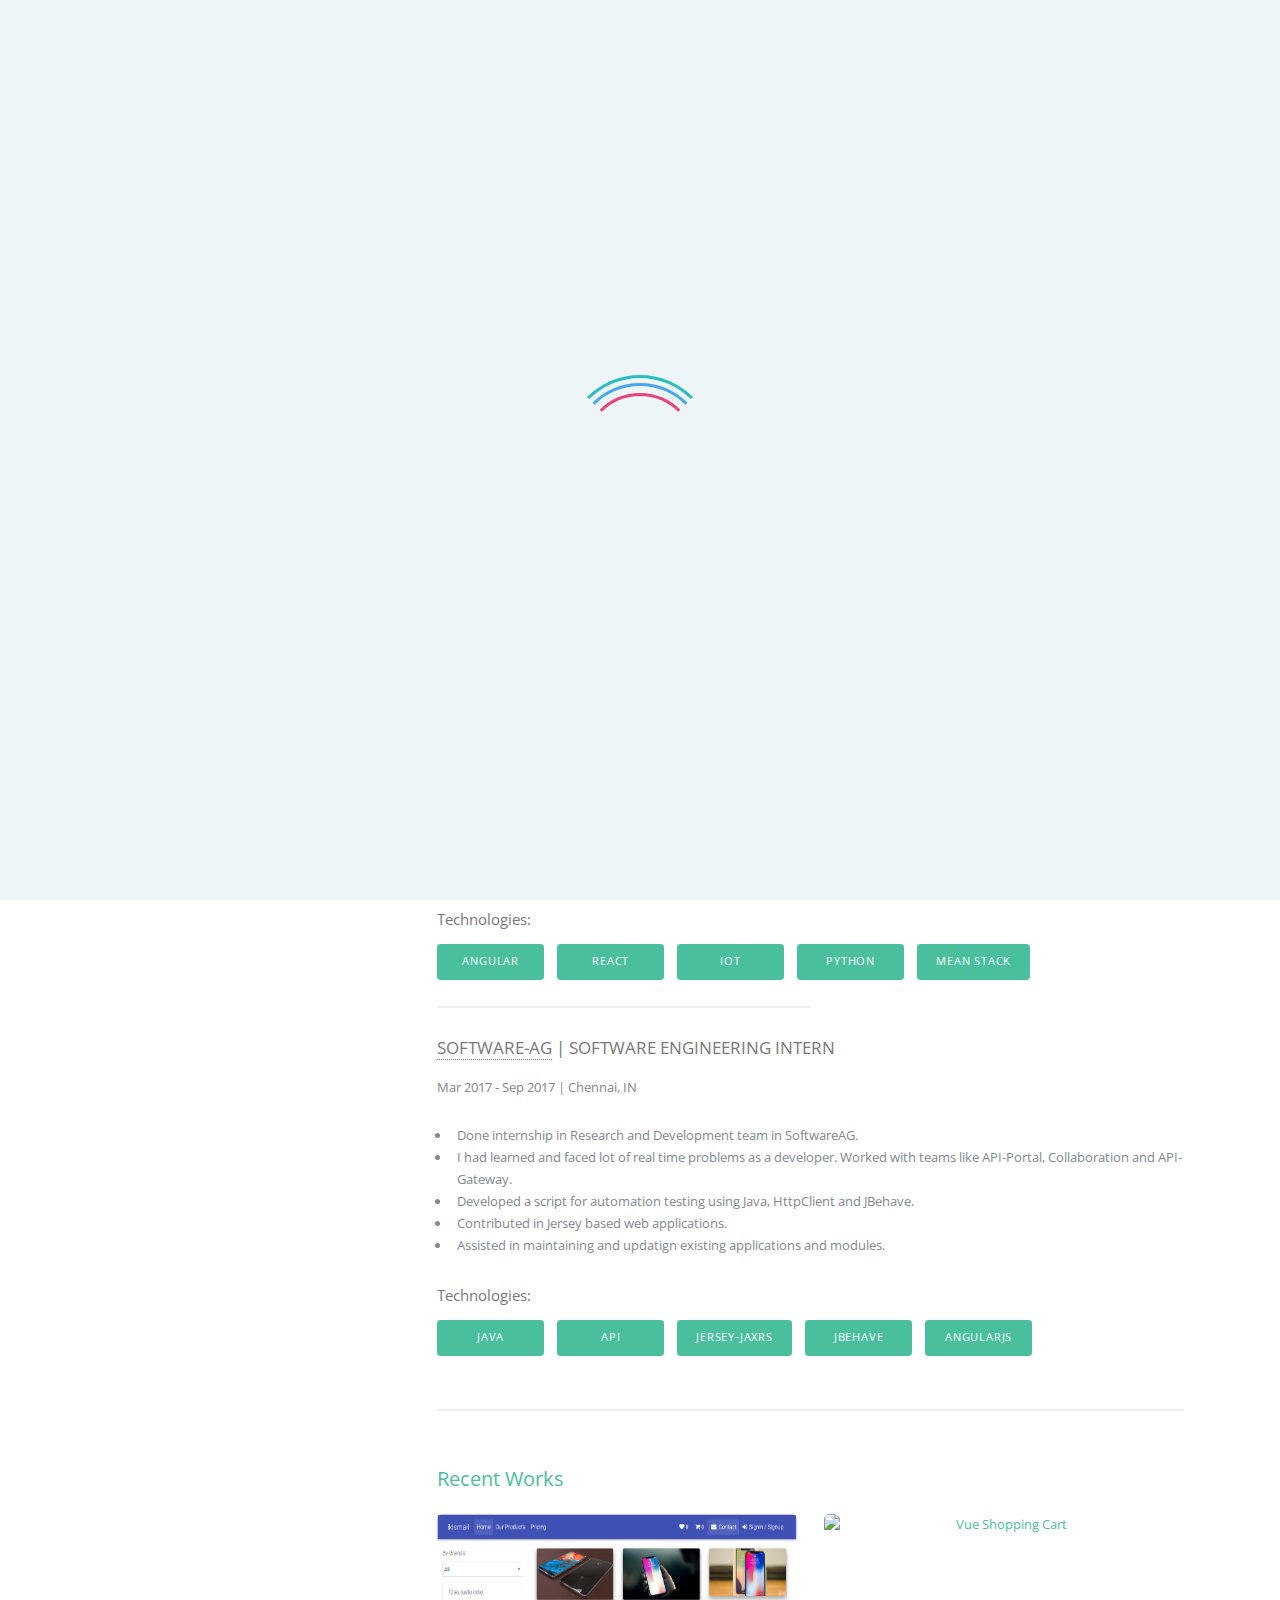
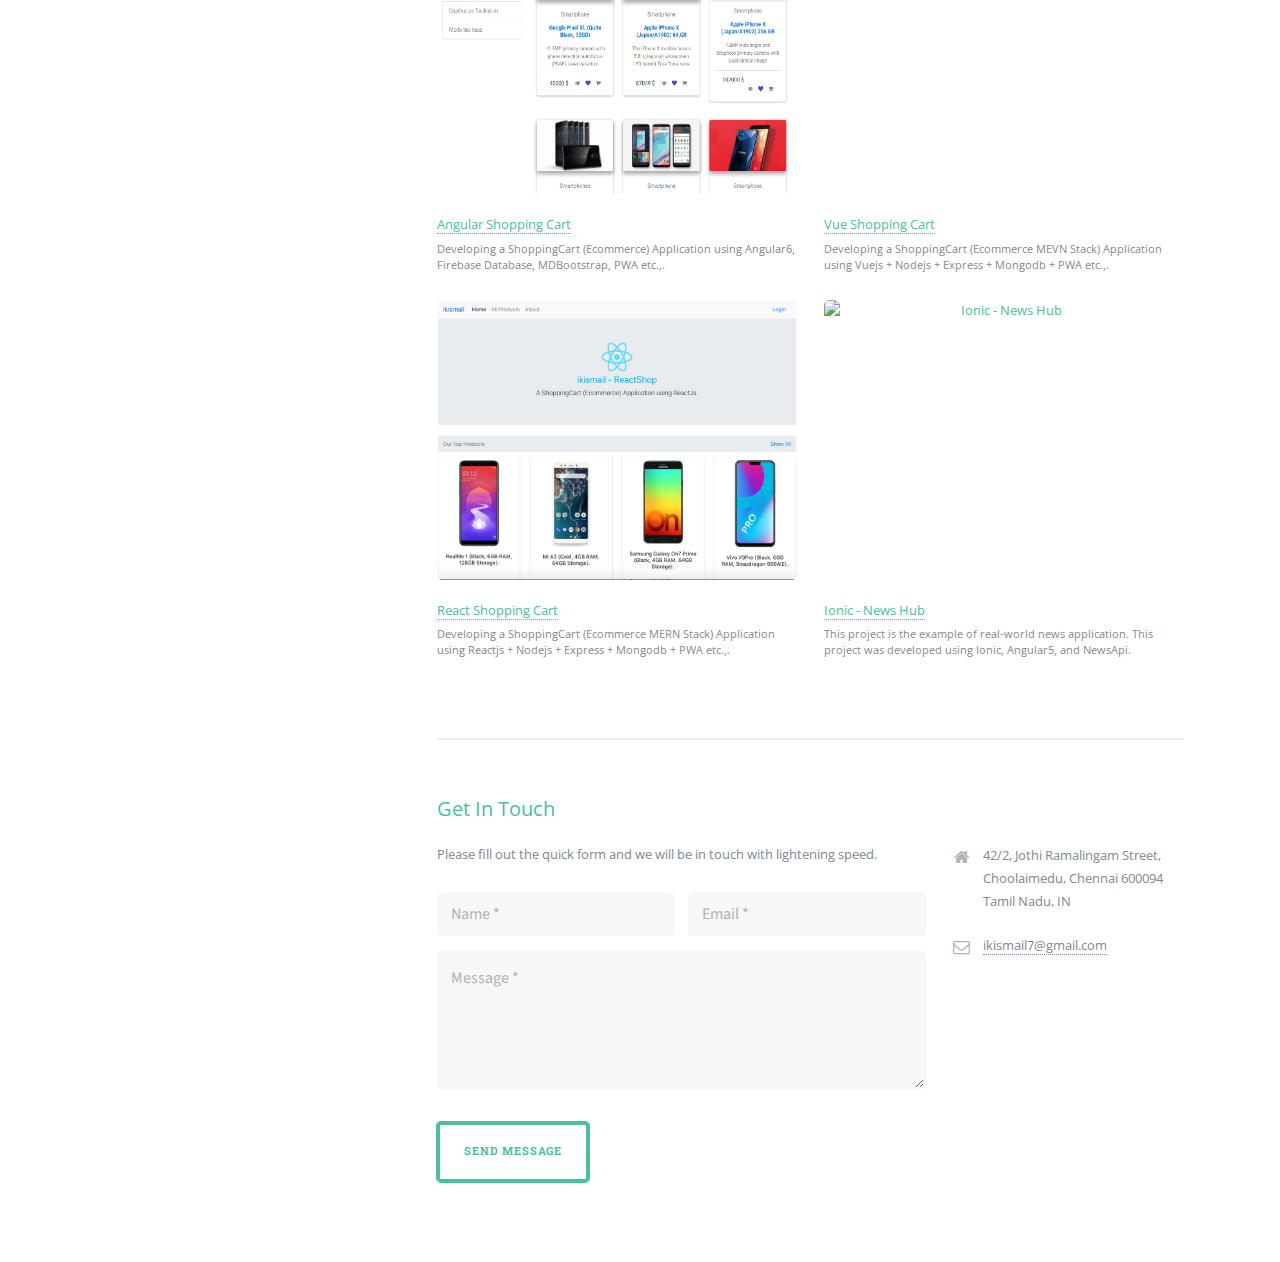
==== index.html @ f8de1d4c "Updated Site" ====
<!DOCTYPE html>
<html lang="en">
  <head>
    <!-- Global site tag (gtag.js) - Google Analytics -->
    <script
      async
      src="https://www.googletagmanager.com/gtag/js?id=UA-114417643-1"
    ></script>
    <script>
      window.dataLayer = window.dataLayer || [];

      function gtag() {
        dataLayer.push(arguments);
      }
      gtag("js", new Date());

      gtag("config", "UA-114417643-1");
    </script>

    <meta charset="utf-8" />
    <title>Mohammed Ismail-Portfolio</title>
    <base href="/" />
    <meta
      name="viewport"
      content="width=device-width, initial-scale=1, user-scalable=no"
    />

    <!-- Redirecting to custom domain  Comment it while development-->
    <!-- <meta http-equiv="refresh" content="0; url=http://ikismail.com" />
    <link rel="canonical" href="http://ikismail.com" /> -->
    <!-- End Line -->

    <script
      src="https://kit.fontawesome.com/c024b90370.js"
      crossorigin="anonymous"
    ></script>
    <link rel="icon" type="image/x-icon" href="favicon.ico" />
    <link
      rel="stylesheet"
      href="https://cdn.rawgit.com/IonicaBizau/github-calendar/gh-pages/dist/github-calendar.css"
    />
    <script src="https://cdn.rawgit.com/IonicaBizau/github-calendar/gh-pages/dist/github-calendar.min.js"></script>
  <link rel="stylesheet" href="styles.be6c2c6ed5c697bc903c.css"></head>

  <body class="is-preload">
    <div id="loader-wrapper" display="none">
      <div id="loader"></div>
    </div>
    <app-root></app-root>

    <!-- note that the form below is hidden, but necessary for auto-form handling with Netlify -->
    <form
      name="contact"
      subject="A Message From Personal Website"
      netlify
      netlify-honeypot="bot-field"
      hidden
    >
      <input type="text" name="name" />
      <input type="email" name="email" />
      <textarea name="message"></textarea>
    </form>

    <!-- Scripts -->
    <script src="./assets/js/jquery.min.js"></script>
    <script src="./assets/js/browser.min.js"></script>
    <script src="./assets/js/breakpoints.min.js"></script>
    <script src="./assets/js/util.js"></script>
    <script src="./assets/js/main.js"></script>
    <!-- <script src="https://cdn.jsdelivr.net/particles.js/2.0.0/particles.min.js"></script>
  <script>
    particlesJS.load('particles-js', './assets/js/particlejs.json', function () {
      console.log('callback - particle.js configloaded ');
    });

  </script> -->
  <script src="runtime-es2015.3fc256f5b89ca2d4b5d1.js" type="module"></script><script src="runtime-es5.3fc256f5b89ca2d4b5d1.js" nomodule defer></script><script src="polyfills-es5.9e286f6d9247438cbb02.js" nomodule defer></script><script src="polyfills-es2015.690002c25ea8557bb4b0.js" type="module"></script><script src="main-es2015.bf272cd80d5a2433550b.js" type="module"></script><script src="main-es5.bf272cd80d5a2433550b.js" nomodule defer></script></body>
</html>
---- styles.be6c2c6ed5c697bc903c.css ----
@import url(https://fonts.googleapis.com/css?family=Open+Sans:400,600,400italic,600italic|Roboto+Slab:400,700);
/*!
 *  Font Awesome 4.7.0 by @davegandy - http://fontawesome.io - @fontawesome
 *  License - http://fontawesome.io/license (Font: SIL OFL 1.1, CSS: MIT License)
 */@font-face{font-family:FontAwesome;src:url(fontawesome-webfont.8b43027f47b20503057d.eot?v=4.7.0);src:url(fontawesome-webfont.8b43027f47b20503057d.eot?#iefix&v=4.7.0) format("embedded-opentype"),url(fontawesome-webfont.20fd1704ea223900efa9.woff2?v=4.7.0) format("woff2"),url(fontawesome-webfont.f691f37e57f04c152e23.woff?v=4.7.0) format("woff"),url(fontawesome-webfont.1e59d2330b4c6deb84b3.ttf?v=4.7.0) format("truetype"),url(fontawesome-webfont.6878d55e3615ccf40c38.svg?v=4.7.0#fontawesomeregular) format("svg");font-weight:400;font-style:normal}.fa{display:inline-block;font:normal normal normal 14px/1 FontAwesome;font-size:inherit;text-rendering:auto;-webkit-font-smoothing:antialiased;-moz-osx-font-smoothing:grayscale}.fa-lg{font-size:1.33333333em;line-height:.75em;vertical-align:-15%}.fa-2x{font-size:2em}.fa-3x{font-size:3em}.fa-4x{font-size:4em}.fa-5x{font-size:5em}.fa-fw{width:1.28571429em;text-align:center}.fa-ul{padding-left:0;margin-left:2.14285714em;list-style-type:none}.fa-ul>li{position:relative}.fa-li{position:absolute;left:-2.14285714em;width:2.14285714em;top:.14285714em;text-align:center}.fa-li.fa-lg{left:-1.85714286em}.fa-border{padding:.2em .25em .15em;border:.08em solid #eee;border-radius:.1em}.fa-pull-left{float:left}.fa-pull-right{float:right}.fa.fa-pull-left{margin-right:.3em}.fa.fa-pull-right{margin-left:.3em}.pull-right{float:right}.pull-left{float:left}.fa.pull-left{margin-right:.3em}.fa.pull-right{margin-left:.3em}.fa-spin{-webkit-animation:fa-spin 2s linear infinite;animation:fa-spin 2s linear infinite}.fa-pulse{-webkit-animation:fa-spin 1s steps(8) infinite;animation:fa-spin 1s steps(8) infinite}@-webkit-keyframes fa-spin{0%{transform:rotate(0deg)}to{transform:rotate(359deg)}}@keyframes fa-spin{0%{transform:rotate(0deg)}to{transform:rotate(359deg)}}.fa-rotate-90{-ms-filter:"progid:DXImageTransform.Microsoft.BasicImage(rotation=1)";transform:rotate(90deg)}.fa-rotate-180{-ms-filter:"progid:DXImageTransform.Microsoft.BasicImage(rotation=2)";transform:rotate(180deg)}.fa-rotate-270{-ms-filter:"progid:DXImageTransform.Microsoft.BasicImage(rotation=3)";transform:rotate(270deg)}.fa-flip-horizontal{-ms-filter:"progid:DXImageTransform.Microsoft.BasicImage(rotation=0, mirror=1)";transform:scaleX(-1)}.fa-flip-vertical{-ms-filter:"progid:DXImageTransform.Microsoft.BasicImage(rotation=2, mirror=1)";transform:scaleY(-1)}:root .fa-flip-horizontal,:root .fa-flip-vertical,:root .fa-rotate-90,:root .fa-rotate-180,:root .fa-rotate-270{-webkit-filter:none;filter:none}.fa-stack{position:relative;display:inline-block;width:2em;height:2em;line-height:2em;vertical-align:middle}.fa-stack-1x,.fa-stack-2x{position:absolute;left:0;width:100%;text-align:center}.fa-stack-1x{line-height:inherit}.fa-stack-2x{font-size:2em}.fa-inverse{color:#fff}.fa-glass:before{content:"\f000"}.fa-music:before{content:"\f001"}.fa-search:before{content:"\f002"}.fa-envelope-o:before{content:"\f003"}.fa-heart:before{content:"\f004"}.fa-star:before{content:"\f005"}.fa-star-o:before{content:"\f006"}.fa-user:before{content:"\f007"}.fa-film:before{content:"\f008"}.fa-th-large:before{content:"\f009"}.fa-th:before{content:"\f00a"}.fa-th-list:before{content:"\f00b"}.fa-check:before{content:"\f00c"}.fa-close:before,.fa-remove:before,.fa-times:before{content:"\f00d"}.fa-search-plus:before{content:"\f00e"}.fa-search-minus:before{content:"\f010"}.fa-power-off:before{content:"\f011"}.fa-signal:before{content:"\f012"}.fa-cog:before,.fa-gear:before{content:"\f013"}.fa-trash-o:before{content:"\f014"}.fa-home:before{content:"\f015"}.fa-file-o:before{content:"\f016"}.fa-clock-o:before{content:"\f017"}.fa-road:before{content:"\f018"}.fa-download:before{content:"\f019"}.fa-arrow-circle-o-down:before{content:"\f01a"}.fa-arrow-circle-o-up:before{content:"\f01b"}.fa-inbox:before{content:"\f01c"}.fa-play-circle-o:before{content:"\f01d"}.fa-repeat:before,.fa-rotate-right:before{content:"\f01e"}.fa-refresh:before{content:"\f021"}.fa-list-alt:before{content:"\f022"}.fa-lock:before{content:"\f023"}.fa-flag:before{content:"\f024"}.fa-headphones:before{content:"\f025"}.fa-volume-off:before{content:"\f026"}.fa-volume-down:before{content:"\f027"}.fa-volume-up:before{content:"\f028"}.fa-qrcode:before{content:"\f029"}.fa-barcode:before{content:"\f02a"}.fa-tag:before{content:"\f02b"}.fa-tags:before{content:"\f02c"}.fa-book:before{content:"\f02d"}.fa-bookmark:before{content:"\f02e"}.fa-print:before{content:"\f02f"}.fa-camera:before{content:"\f030"}.fa-font:before{content:"\f031"}.fa-bold:before{content:"\f032"}.fa-italic:before{content:"\f033"}.fa-text-height:before{content:"\f034"}.fa-text-width:before{content:"\f035"}.fa-align-left:before{content:"\f036"}.fa-align-center:before{content:"\f037"}.fa-align-right:before{content:"\f038"}.fa-align-justify:before{content:"\f039"}.fa-list:before{content:"\f03a"}.fa-dedent:before,.fa-outdent:before{content:"\f03b"}.fa-indent:before{content:"\f03c"}.fa-video-camera:before{content:"\f03d"}.fa-image:before,.fa-photo:before,.fa-picture-o:before{content:"\f03e"}.fa-pencil:before{content:"\f040"}.fa-map-marker:before{content:"\f041"}.fa-adjust:before{content:"\f042"}.fa-tint:before{content:"\f043"}.fa-edit:before,.fa-pencil-square-o:before{content:"\f044"}.fa-share-square-o:before{content:"\f045"}.fa-check-square-o:before{content:"\f046"}.fa-arrows:before{content:"\f047"}.fa-step-backward:before{content:"\f048"}.fa-fast-backward:before{content:"\f049"}.fa-backward:before{content:"\f04a"}.fa-play:before{content:"\f04b"}.fa-pause:before{content:"\f04c"}.fa-stop:before{content:"\f04d"}.fa-forward:before{content:"\f04e"}.fa-fast-forward:before{content:"\f050"}.fa-step-forward:before{content:"\f051"}.fa-eject:before{content:"\f052"}.fa-chevron-left:before{content:"\f053"}.fa-chevron-right:before{content:"\f054"}.fa-plus-circle:before{content:"\f055"}.fa-minus-circle:before{content:"\f056"}.fa-times-circle:before{content:"\f057"}.fa-check-circle:before{content:"\f058"}.fa-question-circle:before{content:"\f059"}.fa-info-circle:before{content:"\f05a"}.fa-crosshairs:before{content:"\f05b"}.fa-times-circle-o:before{content:"\f05c"}.fa-check-circle-o:before{content:"\f05d"}.fa-ban:before{content:"\f05e"}.fa-arrow-left:before{content:"\f060"}.fa-arrow-right:before{content:"\f061"}.fa-arrow-up:before{content:"\f062"}.fa-arrow-down:before{content:"\f063"}.fa-mail-forward:before,.fa-share:before{content:"\f064"}.fa-expand:before{content:"\f065"}.fa-compress:before{content:"\f066"}.fa-plus:before{content:"\f067"}.fa-minus:before{content:"\f068"}.fa-asterisk:before{content:"\f069"}.fa-exclamation-circle:before{content:"\f06a"}.fa-gift:before{content:"\f06b"}.fa-leaf:before{content:"\f06c"}.fa-fire:before{content:"\f06d"}.fa-eye:before{content:"\f06e"}.fa-eye-slash:before{content:"\f070"}.fa-exclamation-triangle:before,.fa-warning:before{content:"\f071"}.fa-plane:before{content:"\f072"}.fa-calendar:before{content:"\f073"}.fa-random:before{content:"\f074"}.fa-comment:before{content:"\f075"}.fa-magnet:before{content:"\f076"}.fa-chevron-up:before{content:"\f077"}.fa-chevron-down:before{content:"\f078"}.fa-retweet:before{content:"\f079"}.fa-shopping-cart:before{content:"\f07a"}.fa-folder:before{content:"\f07b"}.fa-folder-open:before{content:"\f07c"}.fa-arrows-v:before{content:"\f07d"}.fa-arrows-h:before{content:"\f07e"}.fa-bar-chart-o:before,.fa-bar-chart:before{content:"\f080"}.fa-twitter-square:before{content:"\f081"}.fa-facebook-square:before{content:"\f082"}.fa-camera-retro:before{content:"\f083"}.fa-key:before{content:"\f084"}.fa-cogs:before,.fa-gears:before{content:"\f085"}.fa-comments:before{content:"\f086"}.fa-thumbs-o-up:before{content:"\f087"}.fa-thumbs-o-down:before{content:"\f088"}.fa-star-half:before{content:"\f089"}.fa-heart-o:before{content:"\f08a"}.fa-sign-out:before{content:"\f08b"}.fa-linkedin-square:before{content:"\f08c"}.fa-thumb-tack:before{content:"\f08d"}.fa-external-link:before{content:"\f08e"}.fa-sign-in:before{content:"\f090"}.fa-trophy:before{content:"\f091"}.fa-github-square:before{content:"\f092"}.fa-upload:before{content:"\f093"}.fa-lemon-o:before{content:"\f094"}.fa-phone:before{content:"\f095"}.fa-square-o:before{content:"\f096"}.fa-bookmark-o:before{content:"\f097"}.fa-phone-square:before{content:"\f098"}.fa-twitter:before{content:"\f099"}.fa-facebook-f:before,.fa-facebook:before{content:"\f09a"}.fa-github:before{content:"\f09b"}.fa-unlock:before{content:"\f09c"}.fa-credit-card:before{content:"\f09d"}.fa-feed:before,.fa-rss:before{content:"\f09e"}.fa-hdd-o:before{content:"\f0a0"}.fa-bullhorn:before{content:"\f0a1"}.fa-bell:before{content:"\f0f3"}.fa-certificate:before{content:"\f0a3"}.fa-hand-o-right:before{content:"\f0a4"}.fa-hand-o-left:before{content:"\f0a5"}.fa-hand-o-up:before{content:"\f0a6"}.fa-hand-o-down:before{content:"\f0a7"}.fa-arrow-circle-left:before{content:"\f0a8"}.fa-arrow-circle-right:before{content:"\f0a9"}.fa-arrow-circle-up:before{content:"\f0aa"}.fa-arrow-circle-down:before{content:"\f0ab"}.fa-globe:before{content:"\f0ac"}.fa-wrench:before{content:"\f0ad"}.fa-tasks:before{content:"\f0ae"}.fa-filter:before{content:"\f0b0"}.fa-briefcase:before{content:"\f0b1"}.fa-arrows-alt:before{content:"\f0b2"}.fa-group:before,.fa-users:before{content:"\f0c0"}.fa-chain:before,.fa-link:before{content:"\f0c1"}.fa-cloud:before{content:"\f0c2"}.fa-flask:before{content:"\f0c3"}.fa-cut:before,.fa-scissors:before{content:"\f0c4"}.fa-copy:before,.fa-files-o:before{content:"\f0c5"}.fa-paperclip:before{content:"\f0c6"}.fa-floppy-o:before,.fa-save:before{content:"\f0c7"}.fa-square:before{content:"\f0c8"}.fa-bars:before,.fa-navicon:before,.fa-reorder:before{content:"\f0c9"}.fa-list-ul:before{content:"\f0ca"}.fa-list-ol:before{content:"\f0cb"}.fa-strikethrough:before{content:"\f0cc"}.fa-underline:before{content:"\f0cd"}.fa-table:before{content:"\f0ce"}.fa-magic:before{content:"\f0d0"}.fa-truck:before{content:"\f0d1"}.fa-pinterest:before{content:"\f0d2"}.fa-pinterest-square:before{content:"\f0d3"}.fa-google-plus-square:before{content:"\f0d4"}.fa-google-plus:before{content:"\f0d5"}.fa-money:before{content:"\f0d6"}.fa-caret-down:before{content:"\f0d7"}.fa-caret-up:before{content:"\f0d8"}.fa-caret-left:before{content:"\f0d9"}.fa-caret-right:before{content:"\f0da"}.fa-columns:before{content:"\f0db"}.fa-sort:before,.fa-unsorted:before{content:"\f0dc"}.fa-sort-desc:before,.fa-sort-down:before{content:"\f0dd"}.fa-sort-asc:before,.fa-sort-up:before{content:"\f0de"}.fa-envelope:before{content:"\f0e0"}.fa-linkedin:before{content:"\f0e1"}.fa-rotate-left:before,.fa-undo:before{content:"\f0e2"}.fa-gavel:before,.fa-legal:before{content:"\f0e3"}.fa-dashboard:before,.fa-tachometer:before{content:"\f0e4"}.fa-comment-o:before{content:"\f0e5"}.fa-comments-o:before{content:"\f0e6"}.fa-bolt:before,.fa-flash:before{content:"\f0e7"}.fa-sitemap:before{content:"\f0e8"}.fa-umbrella:before{content:"\f0e9"}.fa-clipboard:before,.fa-paste:before{content:"\f0ea"}.fa-lightbulb-o:before{content:"\f0eb"}.fa-exchange:before{content:"\f0ec"}.fa-cloud-download:before{content:"\f0ed"}.fa-cloud-upload:before{content:"\f0ee"}.fa-user-md:before{content:"\f0f0"}.fa-stethoscope:before{content:"\f0f1"}.fa-suitcase:before{content:"\f0f2"}.fa-bell-o:before{content:"\f0a2"}.fa-coffee:before{content:"\f0f4"}.fa-cutlery:before{content:"\f0f5"}.fa-file-text-o:before{content:"\f0f6"}.fa-building-o:before{content:"\f0f7"}.fa-hospital-o:before{content:"\f0f8"}.fa-ambulance:before{content:"\f0f9"}.fa-medkit:before{content:"\f0fa"}.fa-fighter-jet:before{content:"\f0fb"}.fa-beer:before{content:"\f0fc"}.fa-h-square:before{content:"\f0fd"}.fa-plus-square:before{content:"\f0fe"}.fa-angle-double-left:before{content:"\f100"}.fa-angle-double-right:before{content:"\f101"}.fa-angle-double-up:before{content:"\f102"}.fa-angle-double-down:before{content:"\f103"}.fa-angle-left:before{content:"\f104"}.fa-angle-right:before{content:"\f105"}.fa-angle-up:before{content:"\f106"}.fa-angle-down:before{content:"\f107"}.fa-desktop:before{content:"\f108"}.fa-laptop:before{content:"\f109"}.fa-tablet:before{content:"\f10a"}.fa-mobile-phone:before,.fa-mobile:before{content:"\f10b"}.fa-circle-o:before{content:"\f10c"}.fa-quote-left:before{content:"\f10d"}.fa-quote-right:before{content:"\f10e"}.fa-spinner:before{content:"\f110"}.fa-circle:before{content:"\f111"}.fa-mail-reply:before,.fa-reply:before{content:"\f112"}.fa-github-alt:before{content:"\f113"}.fa-folder-o:before{content:"\f114"}.fa-folder-open-o:before{content:"\f115"}.fa-smile-o:before{content:"\f118"}.fa-frown-o:before{content:"\f119"}.fa-meh-o:before{content:"\f11a"}.fa-gamepad:before{content:"\f11b"}.fa-keyboard-o:before{content:"\f11c"}.fa-flag-o:before{content:"\f11d"}.fa-flag-checkered:before{content:"\f11e"}.fa-terminal:before{content:"\f120"}.fa-code:before{content:"\f121"}.fa-mail-reply-all:before,.fa-reply-all:before{content:"\f122"}.fa-star-half-empty:before,.fa-star-half-full:before,.fa-star-half-o:before{content:"\f123"}.fa-location-arrow:before{content:"\f124"}.fa-crop:before{content:"\f125"}.fa-code-fork:before{content:"\f126"}.fa-chain-broken:before,.fa-unlink:before{content:"\f127"}.fa-question:before{content:"\f128"}.fa-info:before{content:"\f129"}.fa-exclamation:before{content:"\f12a"}.fa-superscript:before{content:"\f12b"}.fa-subscript:before{content:"\f12c"}.fa-eraser:before{content:"\f12d"}.fa-puzzle-piece:before{content:"\f12e"}.fa-microphone:before{content:"\f130"}.fa-microphone-slash:before{content:"\f131"}.fa-shield:before{content:"\f132"}.fa-calendar-o:before{content:"\f133"}.fa-fire-extinguisher:before{content:"\f134"}.fa-rocket:before{content:"\f135"}.fa-maxcdn:before{content:"\f136"}.fa-chevron-circle-left:before{content:"\f137"}.fa-chevron-circle-right:before{content:"\f138"}.fa-chevron-circle-up:before{content:"\f139"}.fa-chevron-circle-down:before{content:"\f13a"}.fa-html5:before{content:"\f13b"}.fa-css3:before{content:"\f13c"}.fa-anchor:before{content:"\f13d"}.fa-unlock-alt:before{content:"\f13e"}.fa-bullseye:before{content:"\f140"}.fa-ellipsis-h:before{content:"\f141"}.fa-ellipsis-v:before{content:"\f142"}.fa-rss-square:before{content:"\f143"}.fa-play-circle:before{content:"\f144"}.fa-ticket:before{content:"\f145"}.fa-minus-square:before{content:"\f146"}.fa-minus-square-o:before{content:"\f147"}.fa-level-up:before{content:"\f148"}.fa-level-down:before{content:"\f149"}.fa-check-square:before{content:"\f14a"}.fa-pencil-square:before{content:"\f14b"}.fa-external-link-square:before{content:"\f14c"}.fa-share-square:before{content:"\f14d"}.fa-compass:before{content:"\f14e"}.fa-caret-square-o-down:before,.fa-toggle-down:before{content:"\f150"}.fa-caret-square-o-up:before,.fa-toggle-up:before{content:"\f151"}.fa-caret-square-o-right:before,.fa-toggle-right:before{content:"\f152"}.fa-eur:before,.fa-euro:before{content:"\f153"}.fa-gbp:before{content:"\f154"}.fa-dollar:before,.fa-usd:before{content:"\f155"}.fa-inr:before,.fa-rupee:before{content:"\f156"}.fa-cny:before,.fa-jpy:before,.fa-rmb:before,.fa-yen:before{content:"\f157"}.fa-rouble:before,.fa-rub:before,.fa-ruble:before{content:"\f158"}.fa-krw:before,.fa-won:before{content:"\f159"}.fa-bitcoin:before,.fa-btc:before{content:"\f15a"}.fa-file:before{content:"\f15b"}.fa-file-text:before{content:"\f15c"}.fa-sort-alpha-asc:before{content:"\f15d"}.fa-sort-alpha-desc:before{content:"\f15e"}.fa-sort-amount-asc:before{content:"\f160"}.fa-sort-amount-desc:before{content:"\f161"}.fa-sort-numeric-asc:before{content:"\f162"}.fa-sort-numeric-desc:before{content:"\f163"}.fa-thumbs-up:before{content:"\f164"}.fa-thumbs-down:before{content:"\f165"}.fa-youtube-square:before{content:"\f166"}.fa-youtube:before{content:"\f167"}.fa-xing:before{content:"\f168"}.fa-xing-square:before{content:"\f169"}.fa-youtube-play:before{content:"\f16a"}.fa-dropbox:before{content:"\f16b"}.fa-stack-overflow:before{content:"\f16c"}.fa-instagram:before{content:"\f16d"}.fa-flickr:before{content:"\f16e"}.fa-adn:before{content:"\f170"}.fa-bitbucket:before{content:"\f171"}.fa-bitbucket-square:before{content:"\f172"}.fa-tumblr:before{content:"\f173"}.fa-tumblr-square:before{content:"\f174"}.fa-long-arrow-down:before{content:"\f175"}.fa-long-arrow-up:before{content:"\f176"}.fa-long-arrow-left:before{content:"\f177"}.fa-long-arrow-right:before{content:"\f178"}.fa-apple:before{content:"\f179"}.fa-windows:before{content:"\f17a"}.fa-android:before{content:"\f17b"}.fa-linux:before{content:"\f17c"}.fa-dribbble:before{content:"\f17d"}.fa-skype:before{content:"\f17e"}.fa-foursquare:before{content:"\f180"}.fa-trello:before{content:"\f181"}.fa-female:before{content:"\f182"}.fa-male:before{content:"\f183"}.fa-gittip:before,.fa-gratipay:before{content:"\f184"}.fa-sun-o:before{content:"\f185"}.fa-moon-o:before{content:"\f186"}.fa-archive:before{content:"\f187"}.fa-bug:before{content:"\f188"}.fa-vk:before{content:"\f189"}.fa-weibo:before{content:"\f18a"}.fa-renren:before{content:"\f18b"}.fa-pagelines:before{content:"\f18c"}.fa-stack-exchange:before{content:"\f18d"}.fa-arrow-circle-o-right:before{content:"\f18e"}.fa-arrow-circle-o-left:before{content:"\f190"}.fa-caret-square-o-left:before,.fa-toggle-left:before{content:"\f191"}.fa-dot-circle-o:before{content:"\f192"}.fa-wheelchair:before{content:"\f193"}.fa-vimeo-square:before{content:"\f194"}.fa-try:before,.fa-turkish-lira:before{content:"\f195"}.fa-plus-square-o:before{content:"\f196"}.fa-space-shuttle:before{content:"\f197"}.fa-slack:before{content:"\f198"}.fa-envelope-square:before{content:"\f199"}.fa-wordpress:before{content:"\f19a"}.fa-openid:before{content:"\f19b"}.fa-bank:before,.fa-institution:before,.fa-university:before{content:"\f19c"}.fa-graduation-cap:before,.fa-mortar-board:before{content:"\f19d"}.fa-yahoo:before{content:"\f19e"}.fa-google:before{content:"\f1a0"}.fa-reddit:before{content:"\f1a1"}.fa-reddit-square:before{content:"\f1a2"}.fa-stumbleupon-circle:before{content:"\f1a3"}.fa-stumbleupon:before{content:"\f1a4"}.fa-delicious:before{content:"\f1a5"}.fa-digg:before{content:"\f1a6"}.fa-pied-piper-pp:before{content:"\f1a7"}.fa-pied-piper-alt:before{content:"\f1a8"}.fa-drupal:before{content:"\f1a9"}.fa-joomla:before{content:"\f1aa"}.fa-language:before{content:"\f1ab"}.fa-fax:before{content:"\f1ac"}.fa-building:before{content:"\f1ad"}.fa-child:before{content:"\f1ae"}.fa-paw:before{content:"\f1b0"}.fa-spoon:before{content:"\f1b1"}.fa-cube:before{content:"\f1b2"}.fa-cubes:before{content:"\f1b3"}.fa-behance:before{content:"\f1b4"}.fa-behance-square:before{content:"\f1b5"}.fa-steam:before{content:"\f1b6"}.fa-steam-square:before{content:"\f1b7"}.fa-recycle:before{content:"\f1b8"}.fa-automobile:before,.fa-car:before{content:"\f1b9"}.fa-cab:before,.fa-taxi:before{content:"\f1ba"}.fa-tree:before{content:"\f1bb"}.fa-spotify:before{content:"\f1bc"}.fa-deviantart:before{content:"\f1bd"}.fa-soundcloud:before{content:"\f1be"}.fa-database:before{content:"\f1c0"}.fa-file-pdf-o:before{content:"\f1c1"}.fa-file-word-o:before{content:"\f1c2"}.fa-file-excel-o:before{content:"\f1c3"}.fa-file-powerpoint-o:before{content:"\f1c4"}.fa-file-image-o:before,.fa-file-photo-o:before,.fa-file-picture-o:before{content:"\f1c5"}.fa-file-archive-o:before,.fa-file-zip-o:before{content:"\f1c6"}.fa-file-audio-o:before,.fa-file-sound-o:before{content:"\f1c7"}.fa-file-movie-o:before,.fa-file-video-o:before{content:"\f1c8"}.fa-file-code-o:before{content:"\f1c9"}.fa-vine:before{content:"\f1ca"}.fa-codepen:before{content:"\f1cb"}.fa-jsfiddle:before{content:"\f1cc"}.fa-life-bouy:before,.fa-life-buoy:before,.fa-life-ring:before,.fa-life-saver:before,.fa-support:before{content:"\f1cd"}.fa-circle-o-notch:before{content:"\f1ce"}.fa-ra:before,.fa-rebel:before,.fa-resistance:before{content:"\f1d0"}.fa-empire:before,.fa-ge:before{content:"\f1d1"}.fa-git-square:before{content:"\f1d2"}.fa-git:before{content:"\f1d3"}.fa-hacker-news:before,.fa-y-combinator-square:before,.fa-yc-square:before{content:"\f1d4"}.fa-tencent-weibo:before{content:"\f1d5"}.fa-qq:before{content:"\f1d6"}.fa-wechat:before,.fa-weixin:before{content:"\f1d7"}.fa-paper-plane:before,.fa-send:before{content:"\f1d8"}.fa-paper-plane-o:before,.fa-send-o:before{content:"\f1d9"}.fa-history:before{content:"\f1da"}.fa-circle-thin:before{content:"\f1db"}.fa-header:before{content:"\f1dc"}.fa-paragraph:before{content:"\f1dd"}.fa-sliders:before{content:"\f1de"}.fa-share-alt:before{content:"\f1e0"}.fa-share-alt-square:before{content:"\f1e1"}.fa-bomb:before{content:"\f1e2"}.fa-futbol-o:before,.fa-soccer-ball-o:before{content:"\f1e3"}.fa-tty:before{content:"\f1e4"}.fa-binoculars:before{content:"\f1e5"}.fa-plug:before{content:"\f1e6"}.fa-slideshare:before{content:"\f1e7"}.fa-twitch:before{content:"\f1e8"}.fa-yelp:before{content:"\f1e9"}.fa-newspaper-o:before{content:"\f1ea"}.fa-wifi:before{content:"\f1eb"}.fa-calculator:before{content:"\f1ec"}.fa-paypal:before{content:"\f1ed"}.fa-google-wallet:before{content:"\f1ee"}.fa-cc-visa:before{content:"\f1f0"}.fa-cc-mastercard:before{content:"\f1f1"}.fa-cc-discover:before{content:"\f1f2"}.fa-cc-amex:before{content:"\f1f3"}.fa-cc-paypal:before{content:"\f1f4"}.fa-cc-stripe:before{content:"\f1f5"}.fa-bell-slash:before{content:"\f1f6"}.fa-bell-slash-o:before{content:"\f1f7"}.fa-trash:before{content:"\f1f8"}.fa-copyright:before{content:"\f1f9"}.fa-at:before{content:"\f1fa"}.fa-eyedropper:before{content:"\f1fb"}.fa-paint-brush:before{content:"\f1fc"}.fa-birthday-cake:before{content:"\f1fd"}.fa-area-chart:before{content:"\f1fe"}.fa-pie-chart:before{content:"\f200"}.fa-line-chart:before{content:"\f201"}.fa-lastfm:before{content:"\f202"}.fa-lastfm-square:before{content:"\f203"}.fa-toggle-off:before{content:"\f204"}.fa-toggle-on:before{content:"\f205"}.fa-bicycle:before{content:"\f206"}.fa-bus:before{content:"\f207"}.fa-ioxhost:before{content:"\f208"}.fa-angellist:before{content:"\f209"}.fa-cc:before{content:"\f20a"}.fa-ils:before,.fa-shekel:before,.fa-sheqel:before{content:"\f20b"}.fa-meanpath:before{content:"\f20c"}.fa-buysellads:before{content:"\f20d"}.fa-connectdevelop:before{content:"\f20e"}.fa-dashcube:before{content:"\f210"}.fa-forumbee:before{content:"\f211"}.fa-leanpub:before{content:"\f212"}.fa-sellsy:before{content:"\f213"}.fa-shirtsinbulk:before{content:"\f214"}.fa-simplybuilt:before{content:"\f215"}.fa-skyatlas:before{content:"\f216"}.fa-cart-plus:before{content:"\f217"}.fa-cart-arrow-down:before{content:"\f218"}.fa-diamond:before{content:"\f219"}.fa-ship:before{content:"\f21a"}.fa-user-secret:before{content:"\f21b"}.fa-motorcycle:before{content:"\f21c"}.fa-street-view:before{content:"\f21d"}.fa-heartbeat:before{content:"\f21e"}.fa-venus:before{content:"\f221"}.fa-mars:before{content:"\f222"}.fa-mercury:before{content:"\f223"}.fa-intersex:before,.fa-transgender:before{content:"\f224"}.fa-transgender-alt:before{content:"\f225"}.fa-venus-double:before{content:"\f226"}.fa-mars-double:before{content:"\f227"}.fa-venus-mars:before{content:"\f228"}.fa-mars-stroke:before{content:"\f229"}.fa-mars-stroke-v:before{content:"\f22a"}.fa-mars-stroke-h:before{content:"\f22b"}.fa-neuter:before{content:"\f22c"}.fa-genderless:before{content:"\f22d"}.fa-facebook-official:before{content:"\f230"}.fa-pinterest-p:before{content:"\f231"}.fa-whatsapp:before{content:"\f232"}.fa-server:before{content:"\f233"}.fa-user-plus:before{content:"\f234"}.fa-user-times:before{content:"\f235"}.fa-bed:before,.fa-hotel:before{content:"\f236"}.fa-viacoin:before{content:"\f237"}.fa-train:before{content:"\f238"}.fa-subway:before{content:"\f239"}.fa-medium:before{content:"\f23a"}.fa-y-combinator:before,.fa-yc:before{content:"\f23b"}.fa-optin-monster:before{content:"\f23c"}.fa-opencart:before{content:"\f23d"}.fa-expeditedssl:before{content:"\f23e"}.fa-battery-4:before,.fa-battery-full:before,.fa-battery:before{content:"\f240"}.fa-battery-3:before,.fa-battery-three-quarters:before{content:"\f241"}.fa-battery-2:before,.fa-battery-half:before{content:"\f242"}.fa-battery-1:before,.fa-battery-quarter:before{content:"\f243"}.fa-battery-0:before,.fa-battery-empty:before{content:"\f244"}.fa-mouse-pointer:before{content:"\f245"}.fa-i-cursor:before{content:"\f246"}.fa-object-group:before{content:"\f247"}.fa-object-ungroup:before{content:"\f248"}.fa-sticky-note:before{content:"\f249"}.fa-sticky-note-o:before{content:"\f24a"}.fa-cc-jcb:before{content:"\f24b"}.fa-cc-diners-club:before{content:"\f24c"}.fa-clone:before{content:"\f24d"}.fa-balance-scale:before{content:"\f24e"}.fa-hourglass-o:before{content:"\f250"}.fa-hourglass-1:before,.fa-hourglass-start:before{content:"\f251"}.fa-hourglass-2:before,.fa-hourglass-half:before{content:"\f252"}.fa-hourglass-3:before,.fa-hourglass-end:before{content:"\f253"}.fa-hourglass:before{content:"\f254"}.fa-hand-grab-o:before,.fa-hand-rock-o:before{content:"\f255"}.fa-hand-paper-o:before,.fa-hand-stop-o:before{content:"\f256"}.fa-hand-scissors-o:before{content:"\f257"}.fa-hand-lizard-o:before{content:"\f258"}.fa-hand-spock-o:before{content:"\f259"}.fa-hand-pointer-o:before{content:"\f25a"}.fa-hand-peace-o:before{content:"\f25b"}.fa-trademark:before{content:"\f25c"}.fa-registered:before{content:"\f25d"}.fa-creative-commons:before{content:"\f25e"}.fa-gg:before{content:"\f260"}.fa-gg-circle:before{content:"\f261"}.fa-tripadvisor:before{content:"\f262"}.fa-odnoklassniki:before{content:"\f263"}.fa-odnoklassniki-square:before{content:"\f264"}.fa-get-pocket:before{content:"\f265"}.fa-wikipedia-w:before{content:"\f266"}.fa-safari:before{content:"\f267"}.fa-chrome:before{content:"\f268"}.fa-firefox:before{content:"\f269"}.fa-opera:before{content:"\f26a"}.fa-internet-explorer:before{content:"\f26b"}.fa-television:before,.fa-tv:before{content:"\f26c"}.fa-contao:before{content:"\f26d"}.fa-500px:before{content:"\f26e"}.fa-amazon:before{content:"\f270"}.fa-calendar-plus-o:before{content:"\f271"}.fa-calendar-minus-o:before{content:"\f272"}.fa-calendar-times-o:before{content:"\f273"}.fa-calendar-check-o:before{content:"\f274"}.fa-industry:before{content:"\f275"}.fa-map-pin:before{content:"\f276"}.fa-map-signs:before{content:"\f277"}.fa-map-o:before{content:"\f278"}.fa-map:before{content:"\f279"}.fa-commenting:before{content:"\f27a"}.fa-commenting-o:before{content:"\f27b"}.fa-houzz:before{content:"\f27c"}.fa-vimeo:before{content:"\f27d"}.fa-black-tie:before{content:"\f27e"}.fa-fonticons:before{content:"\f280"}.fa-reddit-alien:before{content:"\f281"}.fa-edge:before{content:"\f282"}.fa-credit-card-alt:before{content:"\f283"}.fa-codiepie:before{content:"\f284"}.fa-modx:before{content:"\f285"}.fa-fort-awesome:before{content:"\f286"}.fa-usb:before{content:"\f287"}.fa-product-hunt:before{content:"\f288"}.fa-mixcloud:before{content:"\f289"}.fa-scribd:before{content:"\f28a"}.fa-pause-circle:before{content:"\f28b"}.fa-pause-circle-o:before{content:"\f28c"}.fa-stop-circle:before{content:"\f28d"}.fa-stop-circle-o:before{content:"\f28e"}.fa-shopping-bag:before{content:"\f290"}.fa-shopping-basket:before{content:"\f291"}.fa-hashtag:before{content:"\f292"}.fa-bluetooth:before{content:"\f293"}.fa-bluetooth-b:before{content:"\f294"}.fa-percent:before{content:"\f295"}.fa-gitlab:before{content:"\f296"}.fa-wpbeginner:before{content:"\f297"}.fa-wpforms:before{content:"\f298"}.fa-envira:before{content:"\f299"}.fa-universal-access:before{content:"\f29a"}.fa-wheelchair-alt:before{content:"\f29b"}.fa-question-circle-o:before{content:"\f29c"}.fa-blind:before{content:"\f29d"}.fa-audio-description:before{content:"\f29e"}.fa-volume-control-phone:before{content:"\f2a0"}.fa-braille:before{content:"\f2a1"}.fa-assistive-listening-systems:before{content:"\f2a2"}.fa-american-sign-language-interpreting:before,.fa-asl-interpreting:before{content:"\f2a3"}.fa-deaf:before,.fa-deafness:before,.fa-hard-of-hearing:before{content:"\f2a4"}.fa-glide:before{content:"\f2a5"}.fa-glide-g:before{content:"\f2a6"}.fa-sign-language:before,.fa-signing:before{content:"\f2a7"}.fa-low-vision:before{content:"\f2a8"}.fa-viadeo:before{content:"\f2a9"}.fa-viadeo-square:before{content:"\f2aa"}.fa-snapchat:before{content:"\f2ab"}.fa-snapchat-ghost:before{content:"\f2ac"}.fa-snapchat-square:before{content:"\f2ad"}.fa-pied-piper:before{content:"\f2ae"}.fa-first-order:before{content:"\f2b0"}.fa-yoast:before{content:"\f2b1"}.fa-themeisle:before{content:"\f2b2"}.fa-google-plus-circle:before,.fa-google-plus-official:before{content:"\f2b3"}.fa-fa:before,.fa-font-awesome:before{content:"\f2b4"}.fa-handshake-o:before{content:"\f2b5"}.fa-envelope-open:before{content:"\f2b6"}.fa-envelope-open-o:before{content:"\f2b7"}.fa-linode:before{content:"\f2b8"}.fa-address-book:before{content:"\f2b9"}.fa-address-book-o:before{content:"\f2ba"}.fa-address-card:before,.fa-vcard:before{content:"\f2bb"}.fa-address-card-o:before,.fa-vcard-o:before{content:"\f2bc"}.fa-user-circle:before{content:"\f2bd"}.fa-user-circle-o:before{content:"\f2be"}.fa-user-o:before{content:"\f2c0"}.fa-id-badge:before{content:"\f2c1"}.fa-drivers-license:before,.fa-id-card:before{content:"\f2c2"}.fa-drivers-license-o:before,.fa-id-card-o:before{content:"\f2c3"}.fa-quora:before{content:"\f2c4"}.fa-free-code-camp:before{content:"\f2c5"}.fa-telegram:before{content:"\f2c6"}.fa-thermometer-4:before,.fa-thermometer-full:before,.fa-thermometer:before{content:"\f2c7"}.fa-thermometer-3:before,.fa-thermometer-three-quarters:before{content:"\f2c8"}.fa-thermometer-2:before,.fa-thermometer-half:before{content:"\f2c9"}.fa-thermometer-1:before,.fa-thermometer-quarter:before{content:"\f2ca"}.fa-thermometer-0:before,.fa-thermometer-empty:before{content:"\f2cb"}.fa-shower:before{content:"\f2cc"}.fa-bath:before,.fa-bathtub:before,.fa-s15:before{content:"\f2cd"}.fa-podcast:before{content:"\f2ce"}.fa-window-maximize:before{content:"\f2d0"}.fa-window-minimize:before{content:"\f2d1"}.fa-window-restore:before{content:"\f2d2"}.fa-times-rectangle:before,.fa-window-close:before{content:"\f2d3"}.fa-times-rectangle-o:before,.fa-window-close-o:before{content:"\f2d4"}.fa-bandcamp:before{content:"\f2d5"}.fa-grav:before{content:"\f2d6"}.fa-etsy:before{content:"\f2d7"}.fa-imdb:before{content:"\f2d8"}.fa-ravelry:before{content:"\f2d9"}.fa-eercast:before{content:"\f2da"}.fa-microchip:before{content:"\f2db"}.fa-snowflake-o:before{content:"\f2dc"}.fa-superpowers:before{content:"\f2dd"}.fa-wpexplorer:before{content:"\f2de"}.fa-meetup:before{content:"\f2e0"}.sr-only{position:absolute;width:1px;height:1px;padding:0;margin:-1px;overflow:hidden;clip:rect(0,0,0,0);border:0}.sr-only-focusable:active,.sr-only-focusable:focus{position:static;width:auto;height:auto;margin:0;overflow:visible;clip:auto}a,abbr,acronym,address,applet,article,aside,audio,b,big,blockquote,body,canvas,caption,center,cite,code,dd,del,details,dfn,div,dl,dt,em,embed,fieldset,figcaption,figure,footer,form,h1,h2,h3,h4,h5,h6,header,hgroup,html,i,iframe,img,ins,kbd,label,legend,li,mark,menu,nav,object,ol,output,p,pre,q,ruby,s,samp,section,small,span,strike,strong,sub,summary,sup,table,tbody,td,tfoot,th,thead,time,tr,tt,u,ul,var,video{margin:0;padding:0;border:0;font-size:100%;font:inherit;vertical-align:baseline}article,aside,details,figcaption,figure,footer,header,hgroup,menu,nav,section{display:block}body{line-height:1}ol,ul{list-style:none}blockquote,q{quotes:none}blockquote:after,blockquote:before,q:after,q:before{content:"";content:none}table{border-collapse:collapse;border-spacing:0}body{-webkit-text-size-adjust:none}mark{background-color:transparent;color:inherit}input::-moz-focus-inner{border:0;padding:0}input,select,textarea{-moz-appearance:none;-webkit-appearance:none;-ms-appearance:none;appearance:none}@-ms-viewport{width:device-width}body{-ms-overflow-style:scrollbar}@media screen and (max-width:480px){body,html{min-width:320px}}html{box-sizing:border-box}*,:after,:before{box-sizing:inherit}body{background:#fff}body.is-preload *,body.is-preload :after,body.is-preload :before,body.is-resizing *,body.is-resizing :after,body.is-resizing :before{-webkit-animation:none!important;animation:none!important;transition:none!important}body,input,select,textarea{color:#7f888f;font-family:Open Sans,sans-serif;font-size:13pt;font-weight:400;line-height:1.65}@media screen and (max-width:1680px){body,input,select,textarea{font-size:11pt}}@media screen and (max-width:1280px){body,input,select,textarea{font-size:10pt}}@media screen and (max-width:360px){body,input,select,textarea{font-size:9pt}}a{transition:color .2s ease-in-out,border-bottom-color .2s ease-in-out;border-bottom:1px dotted;color:#f56a6a;text-decoration:none}a:hover{border-bottom-color:#f56a6a;color:#f56a6a!important}a:hover strong{color:inherit}b,strong{color:#3d4449;font-weight:600}em,i{font-style:italic}p{margin:0 0 2em}h1,h2,h3,h4,h5,h6{color:#3d4449;font-family:Roboto Slab,serif;font-weight:700;line-height:1.5;margin:0 0 1em}h1 a,h2 a,h3 a,h4 a,h5 a,h6 a{color:inherit;text-decoration:none;border-bottom:0}h1{font-size:4em;margin:0 0 .5em;line-height:1.3}h2{font-size:1.75em}h3{font-size:1.25em}h4{font-size:1.1em}h5{font-size:.9em}h6{font-size:.7em}@media screen and (max-width:1680px){h1{font-size:3.5em}}@media screen and (max-width:980px){h1{font-size:3.25em}}@media screen and (max-width:736px){h1{font-size:2em;line-height:1.4}h2{font-size:1.5em}}sub{top:.5em}sub,sup{font-size:.8em;position:relative}sup{top:-.5em}blockquote{border-left:3px solid rgba(210,215,217,.75);font-style:italic;margin:0 0 2em;padding:.5em 0 .5em 2em}code{background:rgba(230,235,237,.25);border-radius:.375em;border:1px solid rgba(210,215,217,.75);margin:0 .25em;padding:.25em .65em}code,pre{font-family:Courier New,monospace;font-size:.9em}pre{-webkit-overflow-scrolling:touch;margin:0 0 2em}pre code{display:block;line-height:1.75;padding:1em 1.5em;overflow-x:auto}hr{border:0;border-bottom:1px solid rgba(210,215,217,.75);margin:2em 0}hr.major{margin:3em 0}.align-left{text-align:left}.align-center{text-align:center}.align-right{text-align:right}.row{display:flex;flex-wrap:wrap;align-items:stretch}.row,.row>*{box-sizing:border-box}.row.gtr-uniform>*>:last-child{margin-bottom:0}.row.aln-left{justify-content:flex-start}.row.aln-center{justify-content:center}.row.aln-right{justify-content:flex-end}.row.aln-top{align-items:flex-start}.row.aln-middle{align-items:center}.row.aln-bottom{align-items:flex-end}.row>.imp{order:-1}.row>.col-1{width:8.3333333333%}.row>.off-1{margin-left:8.3333333333%}.row>.col-2{width:16.6666666667%}.row>.off-2{margin-left:16.6666666667%}.row>.col-3{width:25%}.row>.off-3{margin-left:25%}.row>.col-4{width:33.3333333333%}.row>.off-4{margin-left:33.3333333333%}.row>.col-5{width:41.6666666667%}.row>.off-5{margin-left:41.6666666667%}.row>.col-6{width:50%}.row>.off-6{margin-left:50%}.row>.col-7{width:58.3333333333%}.row>.off-7{margin-left:58.3333333333%}.row>.col-8{width:66.6666666667%}.row>.off-8{margin-left:66.6666666667%}.row>.col-9{width:75%}.row>.off-9{margin-left:75%}.row>.col-10{width:83.3333333333%}.row>.off-10{margin-left:83.3333333333%}.row>.col-11{width:91.6666666667%}.row>.off-11{margin-left:91.6666666667%}.row>.col-12{width:100%}.row>.off-12{margin-left:100%}.row.gtr-0{margin-top:0;margin-left:0}.row.gtr-0>*{padding:0}.row.gtr-0.gtr-uniform{margin-top:0}.row.gtr-0.gtr-uniform>*{padding-top:0}.row.gtr-25{margin-top:0;margin-left:-.375em}.row.gtr-25>*{padding:0 0 0 .375em}.row.gtr-25.gtr-uniform{margin-top:-.375em}.row.gtr-25.gtr-uniform>*{padding-top:.375em}.row.gtr-50{margin-top:0;margin-left:-.75em}.row.gtr-50>*{padding:0 0 0 .75em}.row.gtr-50.gtr-uniform{margin-top:-.75em}.row.gtr-50.gtr-uniform>*{padding-top:.75em}.row{margin-top:0;margin-left:-1.5em}.row>*{padding:0 0 0 1.5em}.row.gtr-uniform{margin-top:-1.5em}.row.gtr-uniform>*{padding-top:1.5em}.row.gtr-150{margin-top:0;margin-left:-2.25em}.row.gtr-150>*{padding:0 0 0 2.25em}.row.gtr-150.gtr-uniform{margin-top:-2.25em}.row.gtr-150.gtr-uniform>*{padding-top:2.25em}.row.gtr-200{margin-top:0;margin-left:-3em}.row.gtr-200>*{padding:0 0 0 3em}.row.gtr-200.gtr-uniform{margin-top:-3em}.row.gtr-200.gtr-uniform>*{padding-top:3em}@media screen and (max-width:1680px){.row{display:flex;flex-wrap:wrap;align-items:stretch}.row,.row>*{box-sizing:border-box}.row.gtr-uniform>*>:last-child{margin-bottom:0}.row.aln-left{justify-content:flex-start}.row.aln-center{justify-content:center}.row.aln-right{justify-content:flex-end}.row.aln-top{align-items:flex-start}.row.aln-middle{align-items:center}.row.aln-bottom{align-items:flex-end}.row>.imp-xlarge{order:-1}.row>.col-1-xlarge{width:8.3333333333%}.row>.off-1-xlarge{margin-left:8.3333333333%}.row>.col-2-xlarge{width:16.6666666667%}.row>.off-2-xlarge{margin-left:16.6666666667%}.row>.col-3-xlarge{width:25%}.row>.off-3-xlarge{margin-left:25%}.row>.col-4-xlarge{width:33.3333333333%}.row>.off-4-xlarge{margin-left:33.3333333333%}.row>.col-5-xlarge{width:41.6666666667%}.row>.off-5-xlarge{margin-left:41.6666666667%}.row>.col-6-xlarge{width:50%}.row>.off-6-xlarge{margin-left:50%}.row>.col-7-xlarge{width:58.3333333333%}.row>.off-7-xlarge{margin-left:58.3333333333%}.row>.col-8-xlarge{width:66.6666666667%}.row>.off-8-xlarge{margin-left:66.6666666667%}.row>.col-9-xlarge{width:75%}.row>.off-9-xlarge{margin-left:75%}.row>.col-10-xlarge{width:83.3333333333%}.row>.off-10-xlarge{margin-left:83.3333333333%}.row>.col-11-xlarge{width:91.6666666667%}.row>.off-11-xlarge{margin-left:91.6666666667%}.row>.col-12-xlarge{width:100%}.row>.off-12-xlarge{margin-left:100%}.row.gtr-0{margin-top:0;margin-left:0}.row.gtr-0>*{padding:0}.row.gtr-0.gtr-uniform{margin-top:0}.row.gtr-0.gtr-uniform>*{padding-top:0}.row.gtr-25{margin-top:0;margin-left:-.375em}.row.gtr-25>*{padding:0 0 0 .375em}.row.gtr-25.gtr-uniform{margin-top:-.375em}.row.gtr-25.gtr-uniform>*{padding-top:.375em}.row.gtr-50{margin-top:0;margin-left:-.75em}.row.gtr-50>*{padding:0 0 0 .75em}.row.gtr-50.gtr-uniform{margin-top:-.75em}.row.gtr-50.gtr-uniform>*{padding-top:.75em}.row{margin-top:0;margin-left:-1.5em}.row>*{padding:0 0 0 1.5em}.row.gtr-uniform{margin-top:-1.5em}.row.gtr-uniform>*{padding-top:1.5em}.row.gtr-150{margin-top:0;margin-left:-2.25em}.row.gtr-150>*{padding:0 0 0 2.25em}.row.gtr-150.gtr-uniform{margin-top:-2.25em}.row.gtr-150.gtr-uniform>*{padding-top:2.25em}.row.gtr-200{margin-top:0;margin-left:-3em}.row.gtr-200>*{padding:0 0 0 3em}.row.gtr-200.gtr-uniform{margin-top:-3em}.row.gtr-200.gtr-uniform>*{padding-top:3em}}@media screen and (max-width:1280px){.row{display:flex;flex-wrap:wrap;align-items:stretch}.row,.row>*{box-sizing:border-box}.row.gtr-uniform>*>:last-child{margin-bottom:0}.row.aln-left{justify-content:flex-start}.row.aln-center{justify-content:center}.row.aln-right{justify-content:flex-end}.row.aln-top{align-items:flex-start}.row.aln-middle{align-items:center}.row.aln-bottom{align-items:flex-end}.row>.imp-large{order:-1}.row>.col-1-large{width:8.3333333333%}.row>.off-1-large{margin-left:8.3333333333%}.row>.col-2-large{width:16.6666666667%}.row>.off-2-large{margin-left:16.6666666667%}.row>.col-3-large{width:25%}.row>.off-3-large{margin-left:25%}.row>.col-4-large{width:33.3333333333%}.row>.off-4-large{margin-left:33.3333333333%}.row>.col-5-large{width:41.6666666667%}.row>.off-5-large{margin-left:41.6666666667%}.row>.col-6-large{width:50%}.row>.off-6-large{margin-left:50%}.row>.col-7-large{width:58.3333333333%}.row>.off-7-large{margin-left:58.3333333333%}.row>.col-8-large{width:66.6666666667%}.row>.off-8-large{margin-left:66.6666666667%}.row>.col-9-large{width:75%}.row>.off-9-large{margin-left:75%}.row>.col-10-large{width:83.3333333333%}.row>.off-10-large{margin-left:83.3333333333%}.row>.col-11-large{width:91.6666666667%}.row>.off-11-large{margin-left:91.6666666667%}.row>.col-12-large{width:100%}.row>.off-12-large{margin-left:100%}.row.gtr-0{margin-top:0;margin-left:0}.row.gtr-0>*{padding:0}.row.gtr-0.gtr-uniform{margin-top:0}.row.gtr-0.gtr-uniform>*{padding-top:0}.row.gtr-25{margin-top:0;margin-left:-.375em}.row.gtr-25>*{padding:0 0 0 .375em}.row.gtr-25.gtr-uniform{margin-top:-.375em}.row.gtr-25.gtr-uniform>*{padding-top:.375em}.row.gtr-50{margin-top:0;margin-left:-.75em}.row.gtr-50>*{padding:0 0 0 .75em}.row.gtr-50.gtr-uniform{margin-top:-.75em}.row.gtr-50.gtr-uniform>*{padding-top:.75em}.row{margin-top:0;margin-left:-1.5em}.row>*{padding:0 0 0 1.5em}.row.gtr-uniform{margin-top:-1.5em}.row.gtr-uniform>*{padding-top:1.5em}.row.gtr-150{margin-top:0;margin-left:-2.25em}.row.gtr-150>*{padding:0 0 0 2.25em}.row.gtr-150.gtr-uniform{margin-top:-2.25em}.row.gtr-150.gtr-uniform>*{padding-top:2.25em}.row.gtr-200{margin-top:0;margin-left:-3em}.row.gtr-200>*{padding:0 0 0 3em}.row.gtr-200.gtr-uniform{margin-top:-3em}.row.gtr-200.gtr-uniform>*{padding-top:3em}}@media screen and (max-width:980px){.row{display:flex;flex-wrap:wrap;align-items:stretch}.row,.row>*{box-sizing:border-box}.row.gtr-uniform>*>:last-child{margin-bottom:0}.row.aln-left{justify-content:flex-start}.row.aln-center{justify-content:center}.row.aln-right{justify-content:flex-end}.row.aln-top{align-items:flex-start}.row.aln-middle{align-items:center}.row.aln-bottom{align-items:flex-end}.row>.imp-medium{order:-1}.row>.col-1-medium{width:8.3333333333%}.row>.off-1-medium{margin-left:8.3333333333%}.row>.col-2-medium{width:16.6666666667%}.row>.off-2-medium{margin-left:16.6666666667%}.row>.col-3-medium{width:25%}.row>.off-3-medium{margin-left:25%}.row>.col-4-medium{width:33.3333333333%}.row>.off-4-medium{margin-left:33.3333333333%}.row>.col-5-medium{width:41.6666666667%}.row>.off-5-medium{margin-left:41.6666666667%}.row>.col-6-medium{width:50%}.row>.off-6-medium{margin-left:50%}.row>.col-7-medium{width:58.3333333333%}.row>.off-7-medium{margin-left:58.3333333333%}.row>.col-8-medium{width:66.6666666667%}.row>.off-8-medium{margin-left:66.6666666667%}.row>.col-9-medium{width:75%}.row>.off-9-medium{margin-left:75%}.row>.col-10-medium{width:83.3333333333%}.row>.off-10-medium{margin-left:83.3333333333%}.row>.col-11-medium{width:91.6666666667%}.row>.off-11-medium{margin-left:91.6666666667%}.row>.col-12-medium{width:100%}.row>.off-12-medium{margin-left:100%}.row.gtr-0{margin-top:0;margin-left:0}.row.gtr-0>*{padding:0}.row.gtr-0.gtr-uniform{margin-top:0}.row.gtr-0.gtr-uniform>*{padding-top:0}.row.gtr-25{margin-top:0;margin-left:-.375em}.row.gtr-25>*{padding:0 0 0 .375em}.row.gtr-25.gtr-uniform{margin-top:-.375em}.row.gtr-25.gtr-uniform>*{padding-top:.375em}.row.gtr-50{margin-top:0;margin-left:-.75em}.row.gtr-50>*{padding:0 0 0 .75em}.row.gtr-50.gtr-uniform{margin-top:-.75em}.row.gtr-50.gtr-uniform>*{padding-top:.75em}.row{margin-top:0;margin-left:-1.5em}.row>*{padding:0 0 0 1.5em}.row.gtr-uniform{margin-top:-1.5em}.row.gtr-uniform>*{padding-top:1.5em}.row.gtr-150{margin-top:0;margin-left:-2.25em}.row.gtr-150>*{padding:0 0 0 2.25em}.row.gtr-150.gtr-uniform{margin-top:-2.25em}.row.gtr-150.gtr-uniform>*{padding-top:2.25em}.row.gtr-200{margin-top:0;margin-left:-3em}.row.gtr-200>*{padding:0 0 0 3em}.row.gtr-200.gtr-uniform{margin-top:-3em}.row.gtr-200.gtr-uniform>*{padding-top:3em}}@media screen and (max-width:736px){.row{display:flex;flex-wrap:wrap;align-items:stretch}.row,.row>*{box-sizing:border-box}.row.gtr-uniform>*>:last-child{margin-bottom:0}.row.aln-left{justify-content:flex-start}.row.aln-center{justify-content:center}.row.aln-right{justify-content:flex-end}.row.aln-top{align-items:flex-start}.row.aln-middle{align-items:center}.row.aln-bottom{align-items:flex-end}.row>.imp-small{order:-1}.row>.col-1-small{width:8.3333333333%}.row>.off-1-small{margin-left:8.3333333333%}.row>.col-2-small{width:16.6666666667%}.row>.off-2-small{margin-left:16.6666666667%}.row>.col-3-small{width:25%}.row>.off-3-small{margin-left:25%}.row>.col-4-small{width:33.3333333333%}.row>.off-4-small{margin-left:33.3333333333%}.row>.col-5-small{width:41.6666666667%}.row>.off-5-small{margin-left:41.6666666667%}.row>.col-6-small{width:50%}.row>.off-6-small{margin-left:50%}.row>.col-7-small{width:58.3333333333%}.row>.off-7-small{margin-left:58.3333333333%}.row>.col-8-small{width:66.6666666667%}.row>.off-8-small{margin-left:66.6666666667%}.row>.col-9-small{width:75%}.row>.off-9-small{margin-left:75%}.row>.col-10-small{width:83.3333333333%}.row>.off-10-small{margin-left:83.3333333333%}.row>.col-11-small{width:91.6666666667%}.row>.off-11-small{margin-left:91.6666666667%}.row>.col-12-small{width:100%}.row>.off-12-small{margin-left:100%}.row.gtr-0{margin-top:0;margin-left:0}.row.gtr-0>*{padding:0}.row.gtr-0.gtr-uniform{margin-top:0}.row.gtr-0.gtr-uniform>*{padding-top:0}.row.gtr-25{margin-top:0;margin-left:-.375em}.row.gtr-25>*{padding:0 0 0 .375em}.row.gtr-25.gtr-uniform{margin-top:-.375em}.row.gtr-25.gtr-uniform>*{padding-top:.375em}.row.gtr-50{margin-top:0;margin-left:-.75em}.row.gtr-50>*{padding:0 0 0 .75em}.row.gtr-50.gtr-uniform{margin-top:-.75em}.row.gtr-50.gtr-uniform>*{padding-top:.75em}.row{margin-top:0;margin-left:-1.5em}.row>*{padding:0 0 0 1.5em}.row.gtr-uniform{margin-top:-1.5em}.row.gtr-uniform>*{padding-top:1.5em}.row.gtr-150{margin-top:0;margin-left:-2.25em}.row.gtr-150>*{padding:0 0 0 2.25em}.row.gtr-150.gtr-uniform{margin-top:-2.25em}.row.gtr-150.gtr-uniform>*{padding-top:2.25em}.row.gtr-200{margin-top:0;margin-left:-3em}.row.gtr-200>*{padding:0 0 0 3em}.row.gtr-200.gtr-uniform{margin-top:-3em}.row.gtr-200.gtr-uniform>*{padding-top:3em}}@media screen and (max-width:480px){.row{display:flex;flex-wrap:wrap;align-items:stretch}.row,.row>*{box-sizing:border-box}.row.gtr-uniform>*>:last-child{margin-bottom:0}.row.aln-left{justify-content:flex-start}.row.aln-center{justify-content:center}.row.aln-right{justify-content:flex-end}.row.aln-top{align-items:flex-start}.row.aln-middle{align-items:center}.row.aln-bottom{align-items:flex-end}.row>.imp-xsmall{order:-1}.row>.col-1-xsmall{width:8.3333333333%}.row>.off-1-xsmall{margin-left:8.3333333333%}.row>.col-2-xsmall{width:16.6666666667%}.row>.off-2-xsmall{margin-left:16.6666666667%}.row>.col-3-xsmall{width:25%}.row>.off-3-xsmall{margin-left:25%}.row>.col-4-xsmall{width:33.3333333333%}.row>.off-4-xsmall{margin-left:33.3333333333%}.row>.col-5-xsmall{width:41.6666666667%}.row>.off-5-xsmall{margin-left:41.6666666667%}.row>.col-6-xsmall{width:50%}.row>.off-6-xsmall{margin-left:50%}.row>.col-7-xsmall{width:58.3333333333%}.row>.off-7-xsmall{margin-left:58.3333333333%}.row>.col-8-xsmall{width:66.6666666667%}.row>.off-8-xsmall{margin-left:66.6666666667%}.row>.col-9-xsmall{width:75%}.row>.off-9-xsmall{margin-left:75%}.row>.col-10-xsmall{width:83.3333333333%}.row>.off-10-xsmall{margin-left:83.3333333333%}.row>.col-11-xsmall{width:91.6666666667%}.row>.off-11-xsmall{margin-left:91.6666666667%}.row>.col-12-xsmall{width:100%}.row>.off-12-xsmall{margin-left:100%}.row.gtr-0{margin-top:0;margin-left:0}.row.gtr-0>*{padding:0}.row.gtr-0.gtr-uniform{margin-top:0}.row.gtr-0.gtr-uniform>*{padding-top:0}.row.gtr-25{margin-top:0;margin-left:-.375em}.row.gtr-25>*{padding:0 0 0 .375em}.row.gtr-25.gtr-uniform{margin-top:-.375em}.row.gtr-25.gtr-uniform>*{padding-top:.375em}.row.gtr-50{margin-top:0;margin-left:-.75em}.row.gtr-50>*{padding:0 0 0 .75em}.row.gtr-50.gtr-uniform{margin-top:-.75em}.row.gtr-50.gtr-uniform>*{padding-top:.75em}.row{margin-top:0;margin-left:-1.5em}.row>*{padding:0 0 0 1.5em}.row.gtr-uniform{margin-top:-1.5em}.row.gtr-uniform>*{padding-top:1.5em}.row.gtr-150{margin-top:0;margin-left:-2.25em}.row.gtr-150>*{padding:0 0 0 2.25em}.row.gtr-150.gtr-uniform{margin-top:-2.25em}.row.gtr-150.gtr-uniform>*{padding-top:2.25em}.row.gtr-200{margin-top:0;margin-left:-3em}.row.gtr-200>*{padding:0 0 0 3em}.row.gtr-200.gtr-uniform{margin-top:-3em}.row.gtr-200.gtr-uniform>*{padding-top:3em}}article.special,section.special{text-align:center}header p{font-family:Roboto Slab,serif;font-size:1em;font-weight:400;letter-spacing:.075em;margin-top:-.5em;text-transform:uppercase}header.major>:last-child{border-bottom:3px solid #f56a6a;display:inline-block;margin:0 0 2em;padding:0 .75em .5em 0}header.main>:last-child{margin:0 0 1em}form{margin:0 0 2em}label{color:#3d4449;display:block;font-size:.9em;font-weight:600;margin:0 0 1em}input[type=email],input[type=password],input[type=search],input[type=tel],input[type=text],input[type=url],select,textarea{-moz-appearance:none;-webkit-appearance:none;-ms-appearance:none;appearance:none;background:#fff;border-radius:.375em;border:none;border:1px solid rgba(210,215,217,.75);color:inherit;display:block;outline:0;padding:0 1em;text-decoration:none;width:100%}input[type=email]:invalid,input[type=password]:invalid,input[type=search]:invalid,input[type=tel]:invalid,input[type=text]:invalid,input[type=url]:invalid,select:invalid,textarea:invalid{box-shadow:none}input[type=email]:focus,input[type=password]:focus,input[type=search]:focus,input[type=tel]:focus,input[type=text]:focus,input[type=url]:focus,select:focus,textarea:focus{border-color:#f56a6a;box-shadow:0 0 0 1px #f56a6a}select{background-image:url("data:image/svg+xml;charset=utf8,%3Csvg xmlns='http://www.w3.org/2000/svg' width='40' height='40' preserveAspectRatio='none' viewBox='0 0 40 40'%3E%3Cpath d='M9.4,12.3l10.4,10.4l10.4-10.4c0.2-0.2,0.5-0.4,0.9-0.4c0.3,0,0.6,0.1,0.9,0.4l3.3,3.3c0.2,0.2,0.4,0.5,0.4,0.9 c0,0.4-0.1,0.6-0.4,0.9L20.7,31.9c-0.2,0.2-0.5,0.4-0.9,0.4c-0.3,0-0.6-0.1-0.9-0.4L4.3,17.3c-0.2-0.2-0.4-0.5-0.4-0.9 c0-0.4,0.1-0.6,0.4-0.9l3.3-3.3c0.2-0.2,0.5-0.4,0.9-0.4S9.1,12.1,9.4,12.3z' fill='rgba(210, 215, 217, 0.75)' /%3E%3C/svg%3E");background-size:1.25em;background-repeat:no-repeat;background-position:calc(100% - 1em) 50%;height:2.75em;padding-right:2.75em;text-overflow:ellipsis}select option{color:#3d4449;background:#fff}select:focus::-ms-value{background-color:transparent}select::-ms-expand{display:none}input[type=email],input[type=password],input[type=search],input[type=tel],input[type=text],input[type=url],select{height:2.75em}textarea{padding:.75em 1em}input[type=checkbox],input[type=radio]{-moz-appearance:none;-webkit-appearance:none;-ms-appearance:none;appearance:none;display:block;float:left;margin-right:-2em;opacity:0;width:1em;z-index:-1}input[type=checkbox]+label,input[type=radio]+label{text-decoration:none;color:#7f888f;cursor:pointer;display:inline-block;font-size:1em;font-weight:400;padding-left:2.4em;padding-right:.75em;position:relative}input[type=checkbox]+label:before,input[type=radio]+label:before{-moz-osx-font-smoothing:grayscale;-webkit-font-smoothing:antialiased;font-family:FontAwesome;font-style:normal;font-weight:400;text-transform:none!important;background:#fff;border-radius:.375em;border:1px solid rgba(210,215,217,.75);content:"";display:inline-block;height:1.65em;left:0;line-height:1.58125em;position:absolute;text-align:center;top:0;width:1.65em}input[type=checkbox]:checked+label:before,input[type=radio]:checked+label:before{background:#3d4449;border-color:#3d4449;color:#fff;content:"\f00c"}input[type=checkbox]:focus+label:before,input[type=radio]:focus+label:before{border-color:#f56a6a;box-shadow:0 0 0 1px #f56a6a}input[type=checkbox]+label:before{border-radius:.375em}input[type=radio]+label:before{border-radius:100%}::-webkit-input-placeholder{color:#9fa3a6!important;opacity:1}:-moz-placeholder,::-moz-placeholder{color:#9fa3a6!important;opacity:1}:-ms-input-placeholder{color:#9fa3a6!important;opacity:1}.box{border-radius:.375em;border:1px solid rgba(210,215,217,.75);margin-bottom:2em;padding:1.5em}.box>:last-child,.box>:last-child>:last-child,.box>:last-child>:last-child>:last-child{margin-bottom:0}.box.alt{border:0;border-radius:0;padding:0}.icon{text-decoration:none;border-bottom:none;position:relative}.icon:before{-moz-osx-font-smoothing:grayscale;-webkit-font-smoothing:antialiased;font-family:FontAwesome;font-style:normal;font-weight:400;text-transform:none!important}.icon>.label{display:none}.image{border-radius:.375em;border:0;display:inline-block;position:relative}.image img{border-radius:.375em;display:block}.image.left,.image.right{max-width:40%}.image.left img,.image.right img{width:100%}.image.left{float:left;padding:0 1.5em 1em 0;top:.25em}.image.right{float:right;padding:0 0 1em 1.5em;top:.25em}.image.fit{display:block;margin:0 0 2em;width:100%}.image.fit img{width:100%}.image.main{display:block;margin:0 0 3em;width:100%}.image.main img{width:100%}a.image{overflow:hidden}a.image img{transition:transform .2s ease}a.image:hover img{transform:scale(1.075)}ol{list-style:decimal;margin:0 0 2em;padding-left:1.25em}ol li{padding-left:.25em}ul{list-style:disc;margin:0 0 2em;padding-left:1em}ul li{padding-left:.5em}ul.alt{list-style:none;padding-left:0}ul.alt li{border-top:1px solid rgba(210,215,217,.75);padding:.5em 0}ul.alt li:first-child{border-top:0;padding-top:0}dl{margin:0 0 2em}dl dt{display:block;font-weight:600;margin:0 0 1em}dl dd{margin-left:2em}ul.actions{display:-moz-flex;display:-ms-flex;display:flex;cursor:default;list-style:none;margin-left:-1em;padding-left:0}ul.actions li{padding:0 0 0 1em;vertical-align:middle}ul.actions.special{-moz-justify-content:center;-ms-justify-content:center;justify-content:center;width:100%;margin-left:0}ul.actions.special li:first-child{padding-left:0}ul.actions.stacked{-moz-flex-direction:column;flex-direction:column;margin-left:0}ul.actions.stacked li{padding:1.3em 0 0}ul.actions.stacked li:first-child{padding-top:0}ul.actions.fit{width:calc(100% + 1em)}ul.actions.fit li{-moz-flex-grow:1;-ms-flex-grow:1;flex-grow:1;-ms-flex-shrink:1;flex-shrink:1;width:100%}ul.actions.fit.stacked,ul.actions.fit li>*{width:100%}ul.icons{cursor:default;list-style:none;padding-left:0}ul.icons li{display:inline-block;padding:0 1em 0 0}ul.icons li:last-child{padding-right:0}ul.icons li .icon{color:inherit}ul.icons li .icon:before{font-size:1.25em}ul.contact{list-style:none;padding:0}ul.contact li{text-decoration:none;border-top:1px solid rgba(210,215,217,.75);margin:1.5em 0 0;padding:1.5em 0 0 3em;position:relative}ul.contact li:before{-moz-osx-font-smoothing:grayscale;-webkit-font-smoothing:antialiased;font-family:FontAwesome;font-style:normal;font-weight:400;text-transform:none!important;color:#f56a6a;display:inline-block;font-size:1.5em;height:1.125em;left:0;line-height:1.125em;position:absolute;text-align:center;top:1em;width:1.5em}ul.contact li:first-child{border-top:0;margin-top:0;padding-top:0}ul.contact li:first-child:before{top:0}ul.contact li a{color:inherit}ul.pagination{cursor:default;list-style:none;padding-left:0}ul.pagination li{display:inline-block;padding-left:0;vertical-align:middle}ul.pagination li>.page{transition:background-color .2s ease-in-out,color .2s ease-in-out;border-bottom:0;border-radius:.375em;display:inline-block;font-size:.8em;font-weight:600;height:2em;line-height:2em;margin:0 .125em;min-width:2em;padding:0 .5em;text-align:center}ul.pagination li>.page.active{background-color:#f56a6a;color:#fff!important}ul.pagination li>.page.active:hover{background-color:#f67878}ul.pagination li>.page.active:active{background-color:#f45c5c}ul.pagination li:first-child{padding-right:.75em}ul.pagination li:last-child{padding-left:.75em}@media screen and (max-width:480px){ul.pagination li:nth-child(n+2):nth-last-child(n+2){display:none}ul.pagination li:first-child{padding-right:0}}.table-wrapper{-webkit-overflow-scrolling:touch;overflow-x:auto}table{margin:0 0 2em;width:100%}table tbody tr{border:1px solid rgba(210,215,217,.75);border-left:0;border-right:0}table tbody tr:nth-child(odd){background-color:rgba(230,235,237,.25)}table td{padding:.75em}table th{color:#3d4449;font-size:.9em;font-weight:600;padding:0 .75em .75em;text-align:left}table thead{border-bottom:2px solid rgba(210,215,217,.75)}table tfoot{border-top:2px solid rgba(210,215,217,.75)}table.alt{border-collapse:separate}table.alt tbody tr td{border-color:rgba(210,215,217,.75);border-style:solid;border-width:0 1px 1px 0}table.alt tbody tr td:first-child{border-left-width:1px}table.alt tbody tr:first-child td{border-top-width:1px}table.alt thead{border-bottom:0}table.alt tfoot{border-top:0}.button,button,input[type=button],input[type=reset],input[type=submit]{-moz-appearance:none;-webkit-appearance:none;-ms-appearance:none;appearance:none;transition:background-color .2s ease-in-out,color .2s ease-in-out;background-color:transparent;border-radius:.375em;border:0;box-shadow:inset 0 0 0 2px #f56a6a;color:#f56a6a!important;cursor:pointer;display:inline-block;font-family:Roboto Slab,serif;font-size:.8em;font-weight:700;height:3.5em;letter-spacing:.075em;line-height:3.5em;padding:0 2.25em;text-align:center;text-decoration:none;text-transform:uppercase;white-space:nowrap}.button:hover,button:hover,input[type=button]:hover,input[type=reset]:hover,input[type=submit]:hover{background-color:rgba(245,106,106,.05)}.button:active,button:active,input[type=button]:active,input[type=reset]:active,input[type=submit]:active{background-color:rgba(245,106,106,.15)}.button.icon:before,button.icon:before,input[type=button].icon:before,input[type=reset].icon:before,input[type=submit].icon:before{margin-right:.5em}.button.fit,button.fit,input[type=button].fit,input[type=reset].fit,input[type=submit].fit{width:100%}.button.small,button.small,input[type=button].small,input[type=reset].small,input[type=submit].small{font-size:.6em}.button.large,button.large,input[type=button].large,input[type=reset].large,input[type=submit].large{font-size:1em;height:3.65em;line-height:3.65em}.button.primary,button.primary,input[type=button].primary,input[type=reset].primary,input[type=submit].primary{background-color:#f56a6a;box-shadow:none;color:#fff!important}.button.primary:hover,button.primary:hover,input[type=button].primary:hover,input[type=reset].primary:hover,input[type=submit].primary:hover{background-color:#f67878}.button.primary:active,button.primary:active,input[type=button].primary:active,input[type=reset].primary:active,input[type=submit].primary:active{background-color:#f45c5c}.button.disabled,.button:disabled,button.disabled,button:disabled,input[type=button].disabled,input[type=button]:disabled,input[type=reset].disabled,input[type=reset]:disabled,input[type=submit].disabled,input[type=submit]:disabled{pointer-events:none;opacity:.25}.mini-posts article{border-top:1px solid rgba(210,215,217,.75);margin-top:2em;padding-top:2em}.mini-posts article .image{display:block;margin:0 0 1.5em}.mini-posts article .image img{display:block;width:100%}.mini-posts article:first-child{border-top:0;margin-top:0;padding-top:0}.features{flex-wrap:wrap;margin:0 0 2em -3em;width:calc(100% + 3em)}.features,.features article{display:-moz-flex;display:-ms-flex;display:flex}.features article{-moz-align-items:center;-ms-align-items:center;align-items:center;margin:0 0 3em 3em;position:relative;width:calc(50% - 3em)}.features article:nth-child(2n - 1){margin-right:1.5em}.features article:nth-child(2n){margin-left:1.5em}.features article:last-child,.features article:nth-last-child(2){margin-bottom:0}.features article .icon{-moz-flex-grow:0;-ms-flex-grow:0;flex-grow:0;-ms-flex-shrink:0;flex-shrink:0;display:block;height:10em;line-height:10em;margin:0 2em 0 0;text-align:center;width:10em}.features article .icon:before{color:#f56a6a;font-size:2.75rem;position:relative;top:.05em}.features article .icon:after{transform:rotate(45deg);border-radius:.25rem;border:2px solid rgba(210,215,217,.75);content:"";display:block;height:7em;left:50%;margin:-3.5em 0 0 -3.5em;position:absolute;top:50%;width:7em}.features article .content{-moz-flex-grow:1;-ms-flex-grow:1;flex-grow:1;-ms-flex-shrink:1;flex-shrink:1;width:100%}.features article .content>:last-child{margin-bottom:0}@media screen and (max-width:980px){.features{margin:0 0 2em;width:100%}.features article{margin:0 0 3em;width:100%}.features article:nth-child(2n - 1){margin-right:0}.features article:nth-child(2n){margin-left:0}.features article:last-child,.features article:nth-last-child(2){margin-bottom:3em}.features article:last-child{margin-bottom:0}.features article .icon{height:8em;line-height:8em;width:8em}.features article .icon:before{font-size:2.25rem}.features article .icon:after{height:6em;margin:-3em 0 0 -3em;width:6em}}@media screen and (max-width:480px){.features article{-moz-flex-direction:column;flex-direction:column;-moz-align-items:-moz-flex-start;-ms-align-items:-ms-flex-start;align-items:flex-start}.features article .icon{height:6em;line-height:6em;margin:0 0 1.5em;width:6em}.features article .icon:before{font-size:1.5rem}.features article .icon:after{height:4em;margin:-2em 0 0 -2em;width:4em}}@media screen and (max-width:480px){.features article .icon:before{font-size:1.25rem}}.posts{display:-moz-flex;display:-ms-flex;display:flex;flex-wrap:wrap;margin:0 0 2em -6em;width:calc(100% + 6em)}.posts article{-moz-flex-grow:0;-ms-flex-grow:0;flex-grow:0;-ms-flex-shrink:1;flex-shrink:1;margin:0 0 6em 6em;position:relative;width:calc(33.33333% - 6em)}.posts article:before{height:calc(100% + 6em);left:-3em;top:0;width:1px}.posts article:after,.posts article:before{background:rgba(210,215,217,.75);content:"";display:block;position:absolute}.posts article:after{bottom:-3em;height:1px;right:0;width:calc(100% + 6em)}.posts article>:last-child{margin-bottom:0}.posts article .image{display:block;margin:0 0 2em}.posts article .image img{display:block;width:100%}@media screen and (min-width:1681px){.posts article:nth-child(3n+1):before{display:none}.posts article:nth-child(3n+1):after{width:100%}.posts article:last-child,.posts article:nth-last-child(2),.posts article:nth-last-child(3){margin-bottom:0}.posts article:last-child:before,.posts article:nth-last-child(2):before,.posts article:nth-last-child(3):before{height:100%}.posts article:last-child:after,.posts article:nth-last-child(2):after,.posts article:nth-last-child(3):after{display:none}}@media screen and (max-width:1680px){.posts article{width:calc(50% - 6em)}.posts article:nth-last-child(3){margin-bottom:6em}}@media screen and (min-width:481px) and (max-width:1680px){.posts article:nth-child(odd):before{display:none}.posts article:nth-child(odd):after{width:100%}.posts article:last-child,.posts article:nth-last-child(2){margin-bottom:0}.posts article:last-child:before,.posts article:nth-last-child(2):before{height:100%}.posts article:last-child:after,.posts article:nth-last-child(2):after{display:none}}@media screen and (max-width:736px){.posts{margin:0 0 2em -4.5em;width:calc(100% + 4.5em)}.posts article{margin:0 0 4.5em 4.5em;width:calc(50% - 4.5em)}.posts article:before{height:calc(100% + 4.5em);left:-2.25em}.posts article:after{bottom:-2.25em;width:calc(100% + 4.5em)}.posts article:nth-last-child(3){margin-bottom:4.5em}}@media screen and (max-width:480px){.posts{margin:0 0 2em;width:100%}.posts article{margin:0 0 4.5em;width:100%}.posts article:before{display:none}.posts article:after{width:100%}.posts article:last-child{margin-bottom:0}.posts article:last-child:after{display:none}}#wrapper{display:-moz-flex;display:-ms-flex;display:flex;-moz-flex-direction:row-reverse;flex-direction:row-reverse;min-height:100vh}#main{-moz-flex-grow:1;-ms-flex-grow:1;flex-grow:1;-ms-flex-shrink:1;flex-shrink:1;width:100%}#main>.inner{padding:0 6em .1em;margin:0 auto;max-width:110em}#main>.inner>section{padding:6em 0 4em;border-top:2px solid rgba(210,215,217,.75)}#main>.inner>section:first-of-type{border-top:0!important}@media screen and (max-width:1680px){#main>.inner{padding:0 5em .1em}#main>.inner>section{padding:5em 0 3em}}@media screen and (max-width:1280px){#main>.inner{padding:0 4em .1em}#main>.inner>section{padding:4em 0 2em}}@media screen and (max-width:736px){#main>.inner{padding:0 2em .1em}#main>.inner>section{padding:3em 0 1em}}#search form{text-decoration:none;position:relative}#search form:before{-moz-osx-font-smoothing:grayscale;-webkit-font-smoothing:antialiased;font-family:FontAwesome;font-style:normal;font-weight:400;text-transform:none!important;transform:scaleX(-1);color:#7f888f;content:"\f002";cursor:default;display:block;font-size:1.5em;height:2em;line-height:2em;opacity:.325;position:absolute;right:0;text-align:center;top:0;width:2em}#search form input[type=text]{padding-right:2.75em}#sidebar{-moz-flex-grow:0;-ms-flex-grow:0;flex-grow:0;-ms-flex-shrink:0;flex-shrink:0;transition:margin-left .5s ease,box-shadow .5s ease;background-color:#f5f6f7;font-size:.9em;position:relative;width:26em}#sidebar h2{font-size:1.3888888889em}#sidebar>.inner{padding:2.2222222222em 2.2222222222em 2.4444444444em;position:relative;width:26em}#sidebar>.inner>*{border-bottom:2px solid rgba(210,215,217,.75);margin:0 0 3.5em;padding:0 0 3.5em}#sidebar>.inner>*>:last-child{margin-bottom:0}#sidebar>.inner>:last-child{border-bottom:0;margin-bottom:0;padding-bottom:0}#sidebar>.inner>.alt{background-color:#eff1f2;border-bottom:0;margin:-2.2222222222em 0 4.4444444444em -2.2222222222em;padding:2.2222222222em;width:calc(100% + 4.44444em)}#sidebar .toggle{text-decoration:none;transition:left .5s ease;-webkit-tap-highlight-color:rgba(255,255,255,0);border:0;display:block;height:7.5em;left:26em;line-height:7.5em;outline:0;overflow:hidden;position:absolute;text-align:center;text-indent:7.5em;top:0;width:6em;z-index:10000}#sidebar .toggle:before{-moz-osx-font-smoothing:grayscale;-webkit-font-smoothing:antialiased;font-family:FontAwesome;font-style:normal;font-weight:400;text-transform:none!important;content:"\f0c9";font-size:2rem;height:inherit;left:0;line-height:inherit;position:absolute;text-indent:0;top:0;width:inherit}#sidebar.inactive{margin-left:-26em}@media screen and (max-width:1680px){#sidebar{width:24em}#sidebar>.inner{padding:1.6666666667em 1.6666666667em 1.3333333333em;width:24em}#sidebar>.inner>.alt{margin:-1.6666666667em 0 3.3333333333em -1.6666666667em;padding:1.6666666667em;width:calc(100% + 3.33333em)}#sidebar .toggle{height:6.25em;left:24em;line-height:6.25em;text-indent:5em;width:5em}#sidebar .toggle:before{font-size:1.5rem}#sidebar.inactive{margin-left:-24em}}@media screen and (max-width:1280px){#sidebar{box-shadow:0 0 5em 0 rgba(0,0,0,.175);height:100%;left:0;position:fixed;top:0;z-index:10000}#sidebar.inactive{box-shadow:none}#sidebar>.inner{-webkit-overflow-scrolling:touch;height:100%;left:0;overflow-x:hidden;overflow-y:auto;position:absolute;top:0}#sidebar>.inner:after{content:"";display:block;height:4em;width:100%}#sidebar .toggle{text-indent:6em;width:6em}#sidebar .toggle:before{font-size:1.5rem;margin-left:-.4375em}body.is-preload #sidebar{display:none}}@media screen and (max-width:736px){#sidebar .toggle{text-indent:7.25em;width:7.25em}#sidebar .toggle:before{color:#7f888f;margin-left:-.0625em;margin-top:-.25em;font-size:1.1rem;z-index:1}#sidebar .toggle:after{background:rgba(222,225,226,.75);border-radius:.375em;content:"";height:3.5em;left:1em;position:absolute;top:1em;width:5em}}#header{display:-moz-flex;display:-ms-flex;display:flex;border-bottom:5px solid #f56a6a;padding:6em 0 1em;position:relative}#header>*{-moz-flex:1;flex:1;margin-bottom:0}#header .logo{border-bottom:0;color:inherit;font-family:Roboto Slab,serif;font-size:1.125em}#header .icons{text-align:right}@media screen and (max-width:1680px){#header{padding-top:5em}}@media screen and (max-width:736px){#header{padding-top:6.5em}#header .logo{font-size:1.25em;margin:0}#header .icons{height:5em;line-height:5em;position:absolute;right:-.5em;top:0}}#banner{padding:6em 0 4em;display:-moz-flex;display:-ms-flex;display:flex}#banner h1{margin-top:-.125em}#banner .content{-moz-flex-grow:1;-ms-flex-grow:1;flex-grow:1;-ms-flex-shrink:1;flex-shrink:1;width:50%}#banner .image{-moz-flex-grow:0;-ms-flex-grow:0;flex-grow:0;-ms-flex-shrink:0;flex-shrink:0;display:block;margin:0 0 2em 4em;width:50%}#banner .image img{height:100%;-moz-object-fit:cover;-webkit-object-fit:cover;-ms-object-fit:cover;-o-object-fit:cover;object-fit:cover;-moz-object-position:center;-webkit-object-position:center;-ms-object-position:center;-o-object-position:center;object-position:center;width:100%}@media screen and (orientation:portrait){#banner{-moz-flex-direction:column-reverse;flex-direction:column-reverse}#banner h1 br{display:none}#banner .content,#banner .image{-moz-flex-grow:0;-ms-flex-grow:0;flex-grow:0;-ms-flex-shrink:0;flex-shrink:0;width:100%}#banner .image{margin:0 0 4em;height:25em;max-height:50vh;min-height:18em}}@media screen and (orientation:portrait) and (max-width:480px){#banner .image{max-height:35vh}}#footer .copyright{color:#9fa3a6;font-size:.9em}#footer .copyright a{color:inherit}#menu ul{-moz-user-select:none;-webkit-user-select:none;-ms-user-select:none;user-select:none;color:#3d4449;font-family:Roboto Slab,serif;font-family:400;letter-spacing:.075em;list-style:none;margin-bottom:0;padding:0;text-transform:uppercase}#menu ul a,#menu ul span{border-bottom:0;color:inherit;cursor:pointer;display:block;font-size:.9em;padding:.625em 0}#menu ul a:hover,#menu ul span:hover{color:#f56a6a}#menu ul a.opener,#menu ul span.opener{transition:color .2s ease-in-out;text-decoration:none;-webkit-tap-highlight-color:rgba(255,255,255,0);position:relative}#menu ul a.opener:before,#menu ul span.opener:before{-moz-osx-font-smoothing:grayscale;-webkit-font-smoothing:antialiased;font-family:FontAwesome;font-style:normal;font-weight:400;text-transform:none!important;transition:color .2s ease-in-out,transform .2s ease-in-out;color:#9fa3a6;content:"\f078";position:absolute;right:0}#menu ul a.opener:hover:before,#menu ul span.opener:hover:before{color:#f56a6a}#menu ul a.opener.active+ul,#menu ul span.opener.active+ul{display:block}#menu ul a.opener.active:before,#menu ul span.opener.active:before{transform:rotate(-180deg)}#menu>ul>li{border-top:1px solid rgba(210,215,217,.75);margin:.5em 0 0;padding:.5em 0 0}#menu>ul>li>ul{color:#9fa3a6;display:none;margin:.5em 0 1.5em;padding-left:1em}#menu>ul>li>ul a,#menu>ul>li>ul span{font-size:.8em}#menu>ul>li>ul>li{margin:.125em 0 0;padding:.125em 0 0}#menu>ul>li:first-child{border-top:0;margin-top:0;padding-top:0}.toast-center-center{top:50%;left:50%;transform:translate(-50%,-50%)}.toast-top-center{top:0;right:0;width:100%}.toast-bottom-center{bottom:0;right:0;width:100%}.toast-top-full-width{top:0;right:0;width:100%}.toast-bottom-full-width{bottom:0;right:0;width:100%}.toast-top-left{top:12px;left:12px}.toast-top-right{top:12px;right:12px}.toast-bottom-right{right:12px;bottom:12px}.toast-bottom-left{bottom:12px;left:12px}.toast-container.toast-bottom-center .ngx-toastr,.toast-container.toast-top-center .ngx-toastr{width:300px;margin-left:auto;margin-right:auto}.toast-container.toast-bottom-full-width .ngx-toastr,.toast-container.toast-top-full-width .ngx-toastr{width:96%;margin-left:auto;margin-right:auto}.toast-container{pointer-events:none;position:fixed;z-index:999999}.toast-container .ngx-toastr{border-radius:.25rem;position:relative;overflow:hidden;margin:0 0 6px;padding:.75rem 1.25rem .75rem 50px;width:300px;background-position:15px;background-repeat:no-repeat;background-size:24px;box-shadow:0 0 10px rgba(0,0,0,.03);pointer-events:auto}.toast-container .ngx-toastr .toast-title{font-weight:700}.toast-container .ngx-toastr .toast-message{word-wrap:break-word}.toast-container .ngx-toastr .toast-message a:hover{text-decoration:underline}.toast-container .ngx-toastr .toast-close-button{position:relative;right:-.3em;top:-.3em;float:right;font-size:20px;font-weight:700;color:inherit;text-shadow:0 1px 0 #fff;opacity:.5;background:transparent;border:0;padding:0}.toast-container .ngx-toastr .toast-progress{position:absolute;left:0;bottom:0;height:4px;background-color:#000;opacity:.3}.toast-container .ngx-toastr .toast-close-button:focus,.toast-container .ngx-toastr .toast-close-button:hover{color:#000;text-decoration:none;cursor:pointer;opacity:.75}.toast-container .ngx-toastr:hover{box-shadow:0 0 10px rgba(0,0,0,.15);opacity:1;cursor:pointer}.toast-success{background-image:url("data:image/svg+xml;charset=utf8,%3Csvg xmlns='http://www.w3.org/2000/svg' viewBox='0 0 512 512' width='512' height='512'%3E%3Cpath fill='rgba(21, 87, 36, 0.999999)' d='M173.898 439.404l-166.4-166.4c-9.997-9.997-9.997-26.206 0-36.204l36.203-36.204c9.997-9.998 26.207-9.998 36.204 0L192 312.69 432.095 72.596c9.997-9.997 26.207-9.997 36.204 0l36.203 36.204c9.997 9.997 9.997 26.206 0 36.204l-294.4 294.401c-9.998 9.997-26.207 9.997-36.204-.001z'/%3E%3C/svg%3E");color:#155724;background-color:#d4edda;border:1px solid #c3e6cb}.toast-error{background-image:url("data:image/svg+xml;charset=utf8,%3Csvg xmlns='http://www.w3.org/2000/svg' viewBox='0 0 512 512' width='512' height='512'%3E%3Cpath fill='rgba(114, 28, 36, 0.999999)' d='M256 8C119 8 8 119 8 256s111 248 248 248 248-111 248-248S393 8 256 8zm121.6 313.1c4.7 4.7 4.7 12.3 0 17L338 377.6c-4.7 4.7-12.3 4.7-17 0L256 312l-65.1 65.6c-4.7 4.7-12.3 4.7-17 0L134.4 338c-4.7-4.7-4.7-12.3 0-17l65.6-65-65.6-65.1c-4.7-4.7-4.7-12.3 0-17l39.6-39.6c4.7-4.7 12.3-4.7 17 0l65 65.7 65.1-65.6c4.7-4.7 12.3-4.7 17 0l39.6 39.6c4.7 4.7 4.7 12.3 0 17L312 256l65.6 65.1z'/%3E%3C/svg%3E");color:#721c24;background-color:#f8d7da;border:1px solid #f5c6cb}.toast-info{background-image:url("data:image/svg+xml;charset=utf8,%3Csvg xmlns='http://www.w3.org/2000/svg' viewBox='0 0 512 512' width='512' height='512'%3E%3Cpath fill='rgba(12, 84, 96, 0.999999)' d='M256 8C119.043 8 8 119.083 8 256c0 136.997 111.043 248 248 248s248-111.003 248-248C504 119.083 392.957 8 256 8zm0 110c23.196 0 42 18.804 42 42s-18.804 42-42 42-42-18.804-42-42 18.804-42 42-42zm56 254c0 6.627-5.373 12-12 12h-88c-6.627 0-12-5.373-12-12v-24c0-6.627 5.373-12 12-12h12v-64h-12c-6.627 0-12-5.373-12-12v-24c0-6.627 5.373-12 12-12h64c6.627 0 12 5.373 12 12v100h12c6.627 0 12 5.373 12 12v24z'/%3E%3C/svg%3E");color:#0c5460;background-color:#d1ecf1;border:1px solid #bee5eb}.toast-warning{background-image:url("data:image/svg+xml;charset=utf8,%3Csvg xmlns='http://www.w3.org/2000/svg' viewBox='0 0 576 512' width='576' height='512'%3E%3Cpath fill='rgba(133, 100, 4, 0.999999)' d='M569.517 440.013C587.975 472.007 564.806 512 527.94 512H48.054c-36.937 0-59.999-40.055-41.577-71.987L246.423 23.985c18.467-32.009 64.72-31.951 83.154 0l239.94 416.028zM288 354c-25.405 0-46 20.595-46 46s20.595 46 46 46 46-20.595 46-46-20.595-46-46-46zm-43.673-165.346l7.418 136c.347 6.364 5.609 11.346 11.982 11.346h48.546c6.373 0 11.635-4.982 11.982-11.346l7.418-136c.375-6.874-5.098-12.654-11.982-12.654h-63.383c-6.884 0-12.356 5.78-11.981 12.654z'/%3E%3C/svg%3E");color:#856404;background-color:#fff3cd;border:1px solid #ffeeba}@media (max-width:240px){.toast-container .ngx-toastr.div{padding:8px 8px 8px 50px;width:11em}.toast-container .toast-close-button{right:-.2em;top:-.2em}}@media (min-width:241px) and (max-width:480px){.toast-container .ngx-toastr.div{padding:8px 8px 8px 50px;width:18em}.toast-container .toast-close-button{right:-.2em;top:-.2em}}@media (min-width:481px) and (max-width:768px){.toast-container .ngx-toastr.div{padding:15px 15px 15px 50px;width:25em}}#loader-wrapper{position:fixed;top:0;left:0;width:100%;height:100%;z-index:1000;background:#eef5f9}#loader{border:3px solid transparent;border-top-color:#28bebd;border-radius:50%;display:block;margin:-75px 0 0 -75px;width:150px;height:150px;position:relative;top:50%;left:50%;-webkit-animation:spin 2s linear infinite;animation:spin 2s linear infinite}#loader:before{border:3px solid transparent;border-top-color:#48a6f2;border-radius:50%;content:"";position:absolute;top:5px;right:5px;bottom:5px;left:5px;-webkit-animation:spin 3s linear infinite;animation:spin 3s linear infinite}#loader:after{border:3px solid transparent;border-top-color:#ec407a;border-radius:50%;content:"";position:absolute;top:15px;left:15px;bottom:15px;right:15px;-webkit-animation:spin 1.5s linear infinite;animation:spin 1.5s linear infinite}@-webkit-keyframes spin{0%{transform:rotate(0deg)}to{transform:rotate(1turn)}}@keyframes spin{0%{transform:rotate(0deg)}to{transform:rotate(1turn)}}
/*!
 * animate.css - https://animate.style/
 * Version - 4.0.0
 * Licensed under the MIT license - http://opensource.org/licenses/MIT
 *
 * Copyright (c) 2020 Animate.css
 */:root{--animate-duration:1s;--animate-delay:1s;--animate-repeat:1}.animate__animated{-webkit-animation-duration:1s;animation-duration:1s;-webkit-animation-duration:var(--animate-duration);animation-duration:var(--animate-duration);-webkit-animation-fill-mode:both;animation-fill-mode:both}.animate__animated.animate__infinite{-webkit-animation-iteration-count:infinite;animation-iteration-count:infinite}.animate__animated.animate__repeat-1{-webkit-animation-iteration-count:1;animation-iteration-count:1;-webkit-animation-iteration-count:var(--animate-repeat);animation-iteration-count:var(--animate-repeat)}.animate__animated.animate__repeat-2{-webkit-animation-iteration-count:2;animation-iteration-count:2;-webkit-animation-iteration-count:calc(var(--animate-repeat)*2);animation-iteration-count:calc(var(--animate-repeat)*2)}.animate__animated.animate__repeat-3{-webkit-animation-iteration-count:3;animation-iteration-count:3;-webkit-animation-iteration-count:calc(var(--animate-repeat)*3);animation-iteration-count:calc(var(--animate-repeat)*3)}.animate__animated.animate__delay-1s{-webkit-animation-delay:1s;animation-delay:1s;-webkit-animation-delay:var(--animate-delay);animation-delay:var(--animate-delay)}.animate__animated.animate__delay-2s{-webkit-animation-delay:2s;animation-delay:2s;-webkit-animation-delay:calc(var(--animate-delay)*2);animation-delay:calc(var(--animate-delay)*2)}.animate__animated.animate__delay-3s{-webkit-animation-delay:3s;animation-delay:3s;-webkit-animation-delay:calc(var(--animate-delay)*3);animation-delay:calc(var(--animate-delay)*3)}.animate__animated.animate__delay-4s{-webkit-animation-delay:4s;animation-delay:4s;-webkit-animation-delay:calc(var(--animate-delay)*4);animation-delay:calc(var(--animate-delay)*4)}.animate__animated.animate__delay-5s{-webkit-animation-delay:5s;animation-delay:5s;-webkit-animation-delay:calc(var(--animate-delay)*5);animation-delay:calc(var(--animate-delay)*5)}.animate__animated.animate__faster{-webkit-animation-duration:.5s;animation-duration:.5s;-webkit-animation-duration:calc(var(--animate-duration)/2);animation-duration:calc(var(--animate-duration)/2)}.animate__animated.animate__fast{-webkit-animation-duration:.8s;animation-duration:.8s;-webkit-animation-duration:calc(var(--animate-duration)*0.8);animation-duration:calc(var(--animate-duration)*0.8)}.animate__animated.animate__slow{-webkit-animation-duration:2s;animation-duration:2s;-webkit-animation-duration:calc(var(--animate-duration)*2);animation-duration:calc(var(--animate-duration)*2)}.animate__animated.animate__slower{-webkit-animation-duration:3s;animation-duration:3s;-webkit-animation-duration:calc(var(--animate-duration)*3);animation-duration:calc(var(--animate-duration)*3)}@media (prefers-reduced-motion:reduce),print{.animate__animated{-webkit-animation-duration:1ms!important;animation-duration:1ms!important;-webkit-transition-duration:1ms!important;transition-duration:1ms!important;-webkit-animation-iteration-count:1!important;animation-iteration-count:1!important}.animate__animated[class*=Out]{opacity:0}}@-webkit-keyframes bounce{0%,20%,53%,to{-webkit-animation-timing-function:cubic-bezier(.215,.61,.355,1);animation-timing-function:cubic-bezier(.215,.61,.355,1);-webkit-transform:translateZ(0);transform:translateZ(0)}40%,43%{-webkit-animation-timing-function:cubic-bezier(.755,.05,.855,.06);animation-timing-function:cubic-bezier(.755,.05,.855,.06);-webkit-transform:translate3d(0,-30px,0) scaleY(1.1);transform:translate3d(0,-30px,0) scaleY(1.1)}70%{-webkit-animation-timing-function:cubic-bezier(.755,.05,.855,.06);animation-timing-function:cubic-bezier(.755,.05,.855,.06);-webkit-transform:translate3d(0,-15px,0) scaleY(1.05);transform:translate3d(0,-15px,0) scaleY(1.05)}80%{-webkit-transition-timing-function:cubic-bezier(.215,.61,.355,1);transition-timing-function:cubic-bezier(.215,.61,.355,1);-webkit-transform:translateZ(0) scaleY(.95);transform:translateZ(0) scaleY(.95)}90%{-webkit-transform:translate3d(0,-4px,0) scaleY(1.02);transform:translate3d(0,-4px,0) scaleY(1.02)}}@keyframes bounce{0%,20%,53%,to{-webkit-animation-timing-function:cubic-bezier(.215,.61,.355,1);animation-timing-function:cubic-bezier(.215,.61,.355,1);-webkit-transform:translateZ(0);transform:translateZ(0)}40%,43%{-webkit-animation-timing-function:cubic-bezier(.755,.05,.855,.06);animation-timing-function:cubic-bezier(.755,.05,.855,.06);-webkit-transform:translate3d(0,-30px,0) scaleY(1.1);transform:translate3d(0,-30px,0) scaleY(1.1)}70%{-webkit-animation-timing-function:cubic-bezier(.755,.05,.855,.06);animation-timing-function:cubic-bezier(.755,.05,.855,.06);-webkit-transform:translate3d(0,-15px,0) scaleY(1.05);transform:translate3d(0,-15px,0) scaleY(1.05)}80%{-webkit-transition-timing-function:cubic-bezier(.215,.61,.355,1);transition-timing-function:cubic-bezier(.215,.61,.355,1);-webkit-transform:translateZ(0) scaleY(.95);transform:translateZ(0) scaleY(.95)}90%{-webkit-transform:translate3d(0,-4px,0) scaleY(1.02);transform:translate3d(0,-4px,0) scaleY(1.02)}}.animate__bounce{-webkit-animation-name:bounce;animation-name:bounce;-webkit-transform-origin:center bottom;transform-origin:center bottom}@-webkit-keyframes flash{0%,50%,to{opacity:1}25%,75%{opacity:0}}@keyframes flash{0%,50%,to{opacity:1}25%,75%{opacity:0}}.animate__flash{-webkit-animation-name:flash;animation-name:flash}@-webkit-keyframes pulse{0%{-webkit-transform:scaleX(1);transform:scaleX(1)}50%{-webkit-transform:scale3d(1.05,1.05,1.05);transform:scale3d(1.05,1.05,1.05)}to{-webkit-transform:scaleX(1);transform:scaleX(1)}}@keyframes pulse{0%{-webkit-transform:scaleX(1);transform:scaleX(1)}50%{-webkit-transform:scale3d(1.05,1.05,1.05);transform:scale3d(1.05,1.05,1.05)}to{-webkit-transform:scaleX(1);transform:scaleX(1)}}.animate__pulse{-webkit-animation-name:pulse;animation-name:pulse;-webkit-animation-timing-function:ease-in-out;animation-timing-function:ease-in-out}@-webkit-keyframes rubberBand{0%{-webkit-transform:scaleX(1);transform:scaleX(1)}30%{-webkit-transform:scale3d(1.25,.75,1);transform:scale3d(1.25,.75,1)}40%{-webkit-transform:scale3d(.75,1.25,1);transform:scale3d(.75,1.25,1)}50%{-webkit-transform:scale3d(1.15,.85,1);transform:scale3d(1.15,.85,1)}65%{-webkit-transform:scale3d(.95,1.05,1);transform:scale3d(.95,1.05,1)}75%{-webkit-transform:scale3d(1.05,.95,1);transform:scale3d(1.05,.95,1)}to{-webkit-transform:scaleX(1);transform:scaleX(1)}}@keyframes rubberBand{0%{-webkit-transform:scaleX(1);transform:scaleX(1)}30%{-webkit-transform:scale3d(1.25,.75,1);transform:scale3d(1.25,.75,1)}40%{-webkit-transform:scale3d(.75,1.25,1);transform:scale3d(.75,1.25,1)}50%{-webkit-transform:scale3d(1.15,.85,1);transform:scale3d(1.15,.85,1)}65%{-webkit-transform:scale3d(.95,1.05,1);transform:scale3d(.95,1.05,1)}75%{-webkit-transform:scale3d(1.05,.95,1);transform:scale3d(1.05,.95,1)}to{-webkit-transform:scaleX(1);transform:scaleX(1)}}.animate__rubberBand{-webkit-animation-name:rubberBand;animation-name:rubberBand}@-webkit-keyframes shakeX{0%,to{-webkit-transform:translateZ(0);transform:translateZ(0)}10%,30%,50%,70%,90%{-webkit-transform:translate3d(-10px,0,0);transform:translate3d(-10px,0,0)}20%,40%,60%,80%{-webkit-transform:translate3d(10px,0,0);transform:translate3d(10px,0,0)}}@keyframes shakeX{0%,to{-webkit-transform:translateZ(0);transform:translateZ(0)}10%,30%,50%,70%,90%{-webkit-transform:translate3d(-10px,0,0);transform:translate3d(-10px,0,0)}20%,40%,60%,80%{-webkit-transform:translate3d(10px,0,0);transform:translate3d(10px,0,0)}}.animate__shakeX{-webkit-animation-name:shakeX;animation-name:shakeX}@-webkit-keyframes shakeY{0%,to{-webkit-transform:translateZ(0);transform:translateZ(0)}10%,30%,50%,70%,90%{-webkit-transform:translate3d(0,-10px,0);transform:translate3d(0,-10px,0)}20%,40%,60%,80%{-webkit-transform:translate3d(0,10px,0);transform:translate3d(0,10px,0)}}@keyframes shakeY{0%,to{-webkit-transform:translateZ(0);transform:translateZ(0)}10%,30%,50%,70%,90%{-webkit-transform:translate3d(0,-10px,0);transform:translate3d(0,-10px,0)}20%,40%,60%,80%{-webkit-transform:translate3d(0,10px,0);transform:translate3d(0,10px,0)}}.animate__shakeY{-webkit-animation-name:shakeY;animation-name:shakeY}@-webkit-keyframes headShake{0%{-webkit-transform:translateX(0);transform:translateX(0)}6.5%{-webkit-transform:translateX(-6px) rotateY(-9deg);transform:translateX(-6px) rotateY(-9deg)}18.5%{-webkit-transform:translateX(5px) rotateY(7deg);transform:translateX(5px) rotateY(7deg)}31.5%{-webkit-transform:translateX(-3px) rotateY(-5deg);transform:translateX(-3px) rotateY(-5deg)}43.5%{-webkit-transform:translateX(2px) rotateY(3deg);transform:translateX(2px) rotateY(3deg)}50%{-webkit-transform:translateX(0);transform:translateX(0)}}@keyframes headShake{0%{-webkit-transform:translateX(0);transform:translateX(0)}6.5%{-webkit-transform:translateX(-6px) rotateY(-9deg);transform:translateX(-6px) rotateY(-9deg)}18.5%{-webkit-transform:translateX(5px) rotateY(7deg);transform:translateX(5px) rotateY(7deg)}31.5%{-webkit-transform:translateX(-3px) rotateY(-5deg);transform:translateX(-3px) rotateY(-5deg)}43.5%{-webkit-transform:translateX(2px) rotateY(3deg);transform:translateX(2px) rotateY(3deg)}50%{-webkit-transform:translateX(0);transform:translateX(0)}}.animate__headShake{-webkit-animation-timing-function:ease-in-out;animation-timing-function:ease-in-out;-webkit-animation-name:headShake;animation-name:headShake}@-webkit-keyframes swing{20%{-webkit-transform:rotate(15deg);transform:rotate(15deg)}40%{-webkit-transform:rotate(-10deg);transform:rotate(-10deg)}60%{-webkit-transform:rotate(5deg);transform:rotate(5deg)}80%{-webkit-transform:rotate(-5deg);transform:rotate(-5deg)}to{-webkit-transform:rotate(0deg);transform:rotate(0deg)}}@keyframes swing{20%{-webkit-transform:rotate(15deg);transform:rotate(15deg)}40%{-webkit-transform:rotate(-10deg);transform:rotate(-10deg)}60%{-webkit-transform:rotate(5deg);transform:rotate(5deg)}80%{-webkit-transform:rotate(-5deg);transform:rotate(-5deg)}to{-webkit-transform:rotate(0deg);transform:rotate(0deg)}}.animate__swing{-webkit-transform-origin:top center;transform-origin:top center;-webkit-animation-name:swing;animation-name:swing}@-webkit-keyframes tada{0%{-webkit-transform:scaleX(1);transform:scaleX(1)}10%,20%{-webkit-transform:scale3d(.9,.9,.9) rotate(-3deg);transform:scale3d(.9,.9,.9) rotate(-3deg)}30%,50%,70%,90%{-webkit-transform:scale3d(1.1,1.1,1.1) rotate(3deg);transform:scale3d(1.1,1.1,1.1) rotate(3deg)}40%,60%,80%{-webkit-transform:scale3d(1.1,1.1,1.1) rotate(-3deg);transform:scale3d(1.1,1.1,1.1) rotate(-3deg)}to{-webkit-transform:scaleX(1);transform:scaleX(1)}}@keyframes tada{0%{-webkit-transform:scaleX(1);transform:scaleX(1)}10%,20%{-webkit-transform:scale3d(.9,.9,.9) rotate(-3deg);transform:scale3d(.9,.9,.9) rotate(-3deg)}30%,50%,70%,90%{-webkit-transform:scale3d(1.1,1.1,1.1) rotate(3deg);transform:scale3d(1.1,1.1,1.1) rotate(3deg)}40%,60%,80%{-webkit-transform:scale3d(1.1,1.1,1.1) rotate(-3deg);transform:scale3d(1.1,1.1,1.1) rotate(-3deg)}to{-webkit-transform:scaleX(1);transform:scaleX(1)}}.animate__tada{-webkit-animation-name:tada;animation-name:tada}@-webkit-keyframes wobble{0%{-webkit-transform:translateZ(0);transform:translateZ(0)}15%{-webkit-transform:translate3d(-25%,0,0) rotate(-5deg);transform:translate3d(-25%,0,0) rotate(-5deg)}30%{-webkit-transform:translate3d(20%,0,0) rotate(3deg);transform:translate3d(20%,0,0) rotate(3deg)}45%{-webkit-transform:translate3d(-15%,0,0) rotate(-3deg);transform:translate3d(-15%,0,0) rotate(-3deg)}60%{-webkit-transform:translate3d(10%,0,0) rotate(2deg);transform:translate3d(10%,0,0) rotate(2deg)}75%{-webkit-transform:translate3d(-5%,0,0) rotate(-1deg);transform:translate3d(-5%,0,0) rotate(-1deg)}to{-webkit-transform:translateZ(0);transform:translateZ(0)}}@keyframes wobble{0%{-webkit-transform:translateZ(0);transform:translateZ(0)}15%{-webkit-transform:translate3d(-25%,0,0) rotate(-5deg);transform:translate3d(-25%,0,0) rotate(-5deg)}30%{-webkit-transform:translate3d(20%,0,0) rotate(3deg);transform:translate3d(20%,0,0) rotate(3deg)}45%{-webkit-transform:translate3d(-15%,0,0) rotate(-3deg);transform:translate3d(-15%,0,0) rotate(-3deg)}60%{-webkit-transform:translate3d(10%,0,0) rotate(2deg);transform:translate3d(10%,0,0) rotate(2deg)}75%{-webkit-transform:translate3d(-5%,0,0) rotate(-1deg);transform:translate3d(-5%,0,0) rotate(-1deg)}to{-webkit-transform:translateZ(0);transform:translateZ(0)}}.animate__wobble{-webkit-animation-name:wobble;animation-name:wobble}@-webkit-keyframes jello{0%,11.1%,to{-webkit-transform:translateZ(0);transform:translateZ(0)}22.2%{-webkit-transform:skewX(-12.5deg) skewY(-12.5deg);transform:skewX(-12.5deg) skewY(-12.5deg)}33.3%{-webkit-transform:skewX(6.25deg) skewY(6.25deg);transform:skewX(6.25deg) skewY(6.25deg)}44.4%{-webkit-transform:skewX(-3.125deg) skewY(-3.125deg);transform:skewX(-3.125deg) skewY(-3.125deg)}55.5%{-webkit-transform:skewX(1.5625deg) skewY(1.5625deg);transform:skewX(1.5625deg) skewY(1.5625deg)}66.6%{-webkit-transform:skewX(-.78125deg) skewY(-.78125deg);transform:skewX(-.78125deg) skewY(-.78125deg)}77.7%{-webkit-transform:skewX(.390625deg) skewY(.390625deg);transform:skewX(.390625deg) skewY(.390625deg)}88.8%{-webkit-transform:skewX(-.1953125deg) skewY(-.1953125deg);transform:skewX(-.1953125deg) skewY(-.1953125deg)}}@keyframes jello{0%,11.1%,to{-webkit-transform:translateZ(0);transform:translateZ(0)}22.2%{-webkit-transform:skewX(-12.5deg) skewY(-12.5deg);transform:skewX(-12.5deg) skewY(-12.5deg)}33.3%{-webkit-transform:skewX(6.25deg) skewY(6.25deg);transform:skewX(6.25deg) skewY(6.25deg)}44.4%{-webkit-transform:skewX(-3.125deg) skewY(-3.125deg);transform:skewX(-3.125deg) skewY(-3.125deg)}55.5%{-webkit-transform:skewX(1.5625deg) skewY(1.5625deg);transform:skewX(1.5625deg) skewY(1.5625deg)}66.6%{-webkit-transform:skewX(-.78125deg) skewY(-.78125deg);transform:skewX(-.78125deg) skewY(-.78125deg)}77.7%{-webkit-transform:skewX(.390625deg) skewY(.390625deg);transform:skewX(.390625deg) skewY(.390625deg)}88.8%{-webkit-transform:skewX(-.1953125deg) skewY(-.1953125deg);transform:skewX(-.1953125deg) skewY(-.1953125deg)}}.animate__jello{-webkit-animation-name:jello;animation-name:jello;-webkit-transform-origin:center;transform-origin:center}@-webkit-keyframes heartBeat{0%{-webkit-transform:scale(1);transform:scale(1)}14%{-webkit-transform:scale(1.3);transform:scale(1.3)}28%{-webkit-transform:scale(1);transform:scale(1)}42%{-webkit-transform:scale(1.3);transform:scale(1.3)}70%{-webkit-transform:scale(1);transform:scale(1)}}@keyframes heartBeat{0%{-webkit-transform:scale(1);transform:scale(1)}14%{-webkit-transform:scale(1.3);transform:scale(1.3)}28%{-webkit-transform:scale(1);transform:scale(1)}42%{-webkit-transform:scale(1.3);transform:scale(1.3)}70%{-webkit-transform:scale(1);transform:scale(1)}}.animate__heartBeat{-webkit-animation-name:heartBeat;animation-name:heartBeat;-webkit-animation-duration:1.3s;animation-duration:1.3s;-webkit-animation-duration:calc(var(--animate-duration)*1.3);animation-duration:calc(var(--animate-duration)*1.3);-webkit-animation-timing-function:ease-in-out;animation-timing-function:ease-in-out}@-webkit-keyframes backInDown{0%{-webkit-transform:translateY(-1200px) scale(.7);transform:translateY(-1200px) scale(.7);opacity:.7}80%{-webkit-transform:translateY(0) scale(.7);transform:translateY(0) scale(.7);opacity:.7}to{-webkit-transform:scale(1);transform:scale(1);opacity:1}}@keyframes backInDown{0%{-webkit-transform:translateY(-1200px) scale(.7);transform:translateY(-1200px) scale(.7);opacity:.7}80%{-webkit-transform:translateY(0) scale(.7);transform:translateY(0) scale(.7);opacity:.7}to{-webkit-transform:scale(1);transform:scale(1);opacity:1}}.animate__backInDown{-webkit-animation-name:backInDown;animation-name:backInDown}@-webkit-keyframes backInLeft{0%{-webkit-transform:translateX(-2000px) scale(.7);transform:translateX(-2000px) scale(.7);opacity:.7}80%{-webkit-transform:translateX(0) scale(.7);transform:translateX(0) scale(.7);opacity:.7}to{-webkit-transform:scale(1);transform:scale(1);opacity:1}}@keyframes backInLeft{0%{-webkit-transform:translateX(-2000px) scale(.7);transform:translateX(-2000px) scale(.7);opacity:.7}80%{-webkit-transform:translateX(0) scale(.7);transform:translateX(0) scale(.7);opacity:.7}to{-webkit-transform:scale(1);transform:scale(1);opacity:1}}.animate__backInLeft{-webkit-animation-name:backInLeft;animation-name:backInLeft}@-webkit-keyframes backInRight{0%{-webkit-transform:translateX(2000px) scale(.7);transform:translateX(2000px) scale(.7);opacity:.7}80%{-webkit-transform:translateX(0) scale(.7);transform:translateX(0) scale(.7);opacity:.7}to{-webkit-transform:scale(1);transform:scale(1);opacity:1}}@keyframes backInRight{0%{-webkit-transform:translateX(2000px) scale(.7);transform:translateX(2000px) scale(.7);opacity:.7}80%{-webkit-transform:translateX(0) scale(.7);transform:translateX(0) scale(.7);opacity:.7}to{-webkit-transform:scale(1);transform:scale(1);opacity:1}}.animate__backInRight{-webkit-animation-name:backInRight;animation-name:backInRight}@-webkit-keyframes backInUp{0%{-webkit-transform:translateY(1200px) scale(.7);transform:translateY(1200px) scale(.7);opacity:.7}80%{-webkit-transform:translateY(0) scale(.7);transform:translateY(0) scale(.7);opacity:.7}to{-webkit-transform:scale(1);transform:scale(1);opacity:1}}@keyframes backInUp{0%{-webkit-transform:translateY(1200px) scale(.7);transform:translateY(1200px) scale(.7);opacity:.7}80%{-webkit-transform:translateY(0) scale(.7);transform:translateY(0) scale(.7);opacity:.7}to{-webkit-transform:scale(1);transform:scale(1);opacity:1}}.animate__backInUp{-webkit-animation-name:backInUp;animation-name:backInUp}@-webkit-keyframes backOutDown{0%{-webkit-transform:scale(1);transform:scale(1);opacity:1}20%{-webkit-transform:translateY(0) scale(.7);transform:translateY(0) scale(.7);opacity:.7}to{-webkit-transform:translateY(700px) scale(.7);transform:translateY(700px) scale(.7);opacity:.7}}@keyframes backOutDown{0%{-webkit-transform:scale(1);transform:scale(1);opacity:1}20%{-webkit-transform:translateY(0) scale(.7);transform:translateY(0) scale(.7);opacity:.7}to{-webkit-transform:translateY(700px) scale(.7);transform:translateY(700px) scale(.7);opacity:.7}}.animate__backOutDown{-webkit-animation-name:backOutDown;animation-name:backOutDown}@-webkit-keyframes backOutLeft{0%{-webkit-transform:scale(1);transform:scale(1);opacity:1}20%{-webkit-transform:translateX(0) scale(.7);transform:translateX(0) scale(.7);opacity:.7}to{-webkit-transform:translateX(-2000px) scale(.7);transform:translateX(-2000px) scale(.7);opacity:.7}}@keyframes backOutLeft{0%{-webkit-transform:scale(1);transform:scale(1);opacity:1}20%{-webkit-transform:translateX(0) scale(.7);transform:translateX(0) scale(.7);opacity:.7}to{-webkit-transform:translateX(-2000px) scale(.7);transform:translateX(-2000px) scale(.7);opacity:.7}}.animate__backOutLeft{-webkit-animation-name:backOutLeft;animation-name:backOutLeft}@-webkit-keyframes backOutRight{0%{-webkit-transform:scale(1);transform:scale(1);opacity:1}20%{-webkit-transform:translateX(0) scale(.7);transform:translateX(0) scale(.7);opacity:.7}to{-webkit-transform:translateX(2000px) scale(.7);transform:translateX(2000px) scale(.7);opacity:.7}}@keyframes backOutRight{0%{-webkit-transform:scale(1);transform:scale(1);opacity:1}20%{-webkit-transform:translateX(0) scale(.7);transform:translateX(0) scale(.7);opacity:.7}to{-webkit-transform:translateX(2000px) scale(.7);transform:translateX(2000px) scale(.7);opacity:.7}}.animate__backOutRight{-webkit-animation-name:backOutRight;animation-name:backOutRight}@-webkit-keyframes backOutUp{0%{-webkit-transform:scale(1);transform:scale(1);opacity:1}20%{-webkit-transform:translateY(0) scale(.7);transform:translateY(0) scale(.7);opacity:.7}to{-webkit-transform:translateY(-700px) scale(.7);transform:translateY(-700px) scale(.7);opacity:.7}}@keyframes backOutUp{0%{-webkit-transform:scale(1);transform:scale(1);opacity:1}20%{-webkit-transform:translateY(0) scale(.7);transform:translateY(0) scale(.7);opacity:.7}to{-webkit-transform:translateY(-700px) scale(.7);transform:translateY(-700px) scale(.7);opacity:.7}}.animate__backOutUp{-webkit-animation-name:backOutUp;animation-name:backOutUp}@-webkit-keyframes bounceIn{0%,20%,40%,60%,80%,to{-webkit-animation-timing-function:cubic-bezier(.215,.61,.355,1);animation-timing-function:cubic-bezier(.215,.61,.355,1)}0%{opacity:0;-webkit-transform:scale3d(.3,.3,.3);transform:scale3d(.3,.3,.3)}20%{-webkit-transform:scale3d(1.1,1.1,1.1);transform:scale3d(1.1,1.1,1.1)}40%{-webkit-transform:scale3d(.9,.9,.9);transform:scale3d(.9,.9,.9)}60%{opacity:1;-webkit-transform:scale3d(1.03,1.03,1.03);transform:scale3d(1.03,1.03,1.03)}80%{-webkit-transform:scale3d(.97,.97,.97);transform:scale3d(.97,.97,.97)}to{opacity:1;-webkit-transform:scaleX(1);transform:scaleX(1)}}@keyframes bounceIn{0%,20%,40%,60%,80%,to{-webkit-animation-timing-function:cubic-bezier(.215,.61,.355,1);animation-timing-function:cubic-bezier(.215,.61,.355,1)}0%{opacity:0;-webkit-transform:scale3d(.3,.3,.3);transform:scale3d(.3,.3,.3)}20%{-webkit-transform:scale3d(1.1,1.1,1.1);transform:scale3d(1.1,1.1,1.1)}40%{-webkit-transform:scale3d(.9,.9,.9);transform:scale3d(.9,.9,.9)}60%{opacity:1;-webkit-transform:scale3d(1.03,1.03,1.03);transform:scale3d(1.03,1.03,1.03)}80%{-webkit-transform:scale3d(.97,.97,.97);transform:scale3d(.97,.97,.97)}to{opacity:1;-webkit-transform:scaleX(1);transform:scaleX(1)}}.animate__bounceIn{-webkit-animation-duration:.75s;animation-duration:.75s;-webkit-animation-duration:calc(var(--animate-duration)*0.75);animation-duration:calc(var(--animate-duration)*0.75);-webkit-animation-name:bounceIn;animation-name:bounceIn}@-webkit-keyframes bounceInDown{0%,60%,75%,90%,to{-webkit-animation-timing-function:cubic-bezier(.215,.61,.355,1);animation-timing-function:cubic-bezier(.215,.61,.355,1)}0%{opacity:0;-webkit-transform:translate3d(0,-3000px,0) scaleY(3);transform:translate3d(0,-3000px,0) scaleY(3)}60%{opacity:1;-webkit-transform:translate3d(0,25px,0) scaleY(.9);transform:translate3d(0,25px,0) scaleY(.9)}75%{-webkit-transform:translate3d(0,-10px,0) scaleY(.95);transform:translate3d(0,-10px,0) scaleY(.95)}90%{-webkit-transform:translate3d(0,5px,0) scaleY(.985);transform:translate3d(0,5px,0) scaleY(.985)}to{-webkit-transform:translateZ(0);transform:translateZ(0)}}@keyframes bounceInDown{0%,60%,75%,90%,to{-webkit-animation-timing-function:cubic-bezier(.215,.61,.355,1);animation-timing-function:cubic-bezier(.215,.61,.355,1)}0%{opacity:0;-webkit-transform:translate3d(0,-3000px,0) scaleY(3);transform:translate3d(0,-3000px,0) scaleY(3)}60%{opacity:1;-webkit-transform:translate3d(0,25px,0) scaleY(.9);transform:translate3d(0,25px,0) scaleY(.9)}75%{-webkit-transform:translate3d(0,-10px,0) scaleY(.95);transform:translate3d(0,-10px,0) scaleY(.95)}90%{-webkit-transform:translate3d(0,5px,0) scaleY(.985);transform:translate3d(0,5px,0) scaleY(.985)}to{-webkit-transform:translateZ(0);transform:translateZ(0)}}.animate__bounceInDown{-webkit-animation-name:bounceInDown;animation-name:bounceInDown}@-webkit-keyframes bounceInLeft{0%,60%,75%,90%,to{-webkit-animation-timing-function:cubic-bezier(.215,.61,.355,1);animation-timing-function:cubic-bezier(.215,.61,.355,1)}0%{opacity:0;-webkit-transform:translate3d(-3000px,0,0) scaleX(3);transform:translate3d(-3000px,0,0) scaleX(3)}60%{opacity:1;-webkit-transform:translate3d(25px,0,0) scaleX(1);transform:translate3d(25px,0,0) scaleX(1)}75%{-webkit-transform:translate3d(-10px,0,0) scaleX(.98);transform:translate3d(-10px,0,0) scaleX(.98)}90%{-webkit-transform:translate3d(5px,0,0) scaleX(.995);transform:translate3d(5px,0,0) scaleX(.995)}to{-webkit-transform:translateZ(0);transform:translateZ(0)}}@keyframes bounceInLeft{0%,60%,75%,90%,to{-webkit-animation-timing-function:cubic-bezier(.215,.61,.355,1);animation-timing-function:cubic-bezier(.215,.61,.355,1)}0%{opacity:0;-webkit-transform:translate3d(-3000px,0,0) scaleX(3);transform:translate3d(-3000px,0,0) scaleX(3)}60%{opacity:1;-webkit-transform:translate3d(25px,0,0) scaleX(1);transform:translate3d(25px,0,0) scaleX(1)}75%{-webkit-transform:translate3d(-10px,0,0) scaleX(.98);transform:translate3d(-10px,0,0) scaleX(.98)}90%{-webkit-transform:translate3d(5px,0,0) scaleX(.995);transform:translate3d(5px,0,0) scaleX(.995)}to{-webkit-transform:translateZ(0);transform:translateZ(0)}}.animate__bounceInLeft{-webkit-animation-name:bounceInLeft;animation-name:bounceInLeft}@-webkit-keyframes bounceInRight{0%,60%,75%,90%,to{-webkit-animation-timing-function:cubic-bezier(.215,.61,.355,1);animation-timing-function:cubic-bezier(.215,.61,.355,1)}0%{opacity:0;-webkit-transform:translate3d(3000px,0,0) scaleX(3);transform:translate3d(3000px,0,0) scaleX(3)}60%{opacity:1;-webkit-transform:translate3d(-25px,0,0) scaleX(1);transform:translate3d(-25px,0,0) scaleX(1)}75%{-webkit-transform:translate3d(10px,0,0) scaleX(.98);transform:translate3d(10px,0,0) scaleX(.98)}90%{-webkit-transform:translate3d(-5px,0,0) scaleX(.995);transform:translate3d(-5px,0,0) scaleX(.995)}to{-webkit-transform:translateZ(0);transform:translateZ(0)}}@keyframes bounceInRight{0%,60%,75%,90%,to{-webkit-animation-timing-function:cubic-bezier(.215,.61,.355,1);animation-timing-function:cubic-bezier(.215,.61,.355,1)}0%{opacity:0;-webkit-transform:translate3d(3000px,0,0) scaleX(3);transform:translate3d(3000px,0,0) scaleX(3)}60%{opacity:1;-webkit-transform:translate3d(-25px,0,0) scaleX(1);transform:translate3d(-25px,0,0) scaleX(1)}75%{-webkit-transform:translate3d(10px,0,0) scaleX(.98);transform:translate3d(10px,0,0) scaleX(.98)}90%{-webkit-transform:translate3d(-5px,0,0) scaleX(.995);transform:translate3d(-5px,0,0) scaleX(.995)}to{-webkit-transform:translateZ(0);transform:translateZ(0)}}.animate__bounceInRight{-webkit-animation-name:bounceInRight;animation-name:bounceInRight}@-webkit-keyframes bounceInUp{0%,60%,75%,90%,to{-webkit-animation-timing-function:cubic-bezier(.215,.61,.355,1);animation-timing-function:cubic-bezier(.215,.61,.355,1)}0%{opacity:0;-webkit-transform:translate3d(0,3000px,0) scaleY(5);transform:translate3d(0,3000px,0) scaleY(5)}60%{opacity:1;-webkit-transform:translate3d(0,-20px,0) scaleY(.9);transform:translate3d(0,-20px,0) scaleY(.9)}75%{-webkit-transform:translate3d(0,10px,0) scaleY(.95);transform:translate3d(0,10px,0) scaleY(.95)}90%{-webkit-transform:translate3d(0,-5px,0) scaleY(.985);transform:translate3d(0,-5px,0) scaleY(.985)}to{-webkit-transform:translateZ(0);transform:translateZ(0)}}@keyframes bounceInUp{0%,60%,75%,90%,to{-webkit-animation-timing-function:cubic-bezier(.215,.61,.355,1);animation-timing-function:cubic-bezier(.215,.61,.355,1)}0%{opacity:0;-webkit-transform:translate3d(0,3000px,0) scaleY(5);transform:translate3d(0,3000px,0) scaleY(5)}60%{opacity:1;-webkit-transform:translate3d(0,-20px,0) scaleY(.9);transform:translate3d(0,-20px,0) scaleY(.9)}75%{-webkit-transform:translate3d(0,10px,0) scaleY(.95);transform:translate3d(0,10px,0) scaleY(.95)}90%{-webkit-transform:translate3d(0,-5px,0) scaleY(.985);transform:translate3d(0,-5px,0) scaleY(.985)}to{-webkit-transform:translateZ(0);transform:translateZ(0)}}.animate__bounceInUp{-webkit-animation-name:bounceInUp;animation-name:bounceInUp}@-webkit-keyframes bounceOut{20%{-webkit-transform:scale3d(.9,.9,.9);transform:scale3d(.9,.9,.9)}50%,55%{opacity:1;-webkit-transform:scale3d(1.1,1.1,1.1);transform:scale3d(1.1,1.1,1.1)}to{opacity:0;-webkit-transform:scale3d(.3,.3,.3);transform:scale3d(.3,.3,.3)}}@keyframes bounceOut{20%{-webkit-transform:scale3d(.9,.9,.9);transform:scale3d(.9,.9,.9)}50%,55%{opacity:1;-webkit-transform:scale3d(1.1,1.1,1.1);transform:scale3d(1.1,1.1,1.1)}to{opacity:0;-webkit-transform:scale3d(.3,.3,.3);transform:scale3d(.3,.3,.3)}}.animate__bounceOut{-webkit-animation-duration:.75s;animation-duration:.75s;-webkit-animation-duration:calc(var(--animate-duration)*0.75);animation-duration:calc(var(--animate-duration)*0.75);-webkit-animation-name:bounceOut;animation-name:bounceOut}@-webkit-keyframes bounceOutDown{20%{-webkit-transform:translate3d(0,10px,0) scaleY(.985);transform:translate3d(0,10px,0) scaleY(.985)}40%,45%{opacity:1;-webkit-transform:translate3d(0,-20px,0) scaleY(.9);transform:translate3d(0,-20px,0) scaleY(.9)}to{opacity:0;-webkit-transform:translate3d(0,2000px,0) scaleY(3);transform:translate3d(0,2000px,0) scaleY(3)}}@keyframes bounceOutDown{20%{-webkit-transform:translate3d(0,10px,0) scaleY(.985);transform:translate3d(0,10px,0) scaleY(.985)}40%,45%{opacity:1;-webkit-transform:translate3d(0,-20px,0) scaleY(.9);transform:translate3d(0,-20px,0) scaleY(.9)}to{opacity:0;-webkit-transform:translate3d(0,2000px,0) scaleY(3);transform:translate3d(0,2000px,0) scaleY(3)}}.animate__bounceOutDown{-webkit-animation-name:bounceOutDown;animation-name:bounceOutDown}@-webkit-keyframes bounceOutLeft{20%{opacity:1;-webkit-transform:translate3d(20px,0,0) scaleX(.9);transform:translate3d(20px,0,0) scaleX(.9)}to{opacity:0;-webkit-transform:translate3d(-2000px,0,0) scaleX(2);transform:translate3d(-2000px,0,0) scaleX(2)}}@keyframes bounceOutLeft{20%{opacity:1;-webkit-transform:translate3d(20px,0,0) scaleX(.9);transform:translate3d(20px,0,0) scaleX(.9)}to{opacity:0;-webkit-transform:translate3d(-2000px,0,0) scaleX(2);transform:translate3d(-2000px,0,0) scaleX(2)}}.animate__bounceOutLeft{-webkit-animation-name:bounceOutLeft;animation-name:bounceOutLeft}@-webkit-keyframes bounceOutRight{20%{opacity:1;-webkit-transform:translate3d(-20px,0,0) scaleX(.9);transform:translate3d(-20px,0,0) scaleX(.9)}to{opacity:0;-webkit-transform:translate3d(2000px,0,0) scaleX(2);transform:translate3d(2000px,0,0) scaleX(2)}}@keyframes bounceOutRight{20%{opacity:1;-webkit-transform:translate3d(-20px,0,0) scaleX(.9);transform:translate3d(-20px,0,0) scaleX(.9)}to{opacity:0;-webkit-transform:translate3d(2000px,0,0) scaleX(2);transform:translate3d(2000px,0,0) scaleX(2)}}.animate__bounceOutRight{-webkit-animation-name:bounceOutRight;animation-name:bounceOutRight}@-webkit-keyframes bounceOutUp{20%{-webkit-transform:translate3d(0,-10px,0) scaleY(.985);transform:translate3d(0,-10px,0) scaleY(.985)}40%,45%{opacity:1;-webkit-transform:translate3d(0,20px,0) scaleY(.9);transform:translate3d(0,20px,0) scaleY(.9)}to{opacity:0;-webkit-transform:translate3d(0,-2000px,0) scaleY(3);transform:translate3d(0,-2000px,0) scaleY(3)}}@keyframes bounceOutUp{20%{-webkit-transform:translate3d(0,-10px,0) scaleY(.985);transform:translate3d(0,-10px,0) scaleY(.985)}40%,45%{opacity:1;-webkit-transform:translate3d(0,20px,0) scaleY(.9);transform:translate3d(0,20px,0) scaleY(.9)}to{opacity:0;-webkit-transform:translate3d(0,-2000px,0) scaleY(3);transform:translate3d(0,-2000px,0) scaleY(3)}}.animate__bounceOutUp{-webkit-animation-name:bounceOutUp;animation-name:bounceOutUp}@-webkit-keyframes fadeIn{0%{opacity:0}to{opacity:1}}@keyframes fadeIn{0%{opacity:0}to{opacity:1}}.animate__fadeIn{-webkit-animation-name:fadeIn;animation-name:fadeIn}@-webkit-keyframes fadeInDown{0%{opacity:0;-webkit-transform:translate3d(0,-100%,0);transform:translate3d(0,-100%,0)}to{opacity:1;-webkit-transform:translateZ(0);transform:translateZ(0)}}@keyframes fadeInDown{0%{opacity:0;-webkit-transform:translate3d(0,-100%,0);transform:translate3d(0,-100%,0)}to{opacity:1;-webkit-transform:translateZ(0);transform:translateZ(0)}}.animate__fadeInDown{-webkit-animation-name:fadeInDown;animation-name:fadeInDown}@-webkit-keyframes fadeInDownBig{0%{opacity:0;-webkit-transform:translate3d(0,-2000px,0);transform:translate3d(0,-2000px,0)}to{opacity:1;-webkit-transform:translateZ(0);transform:translateZ(0)}}@keyframes fadeInDownBig{0%{opacity:0;-webkit-transform:translate3d(0,-2000px,0);transform:translate3d(0,-2000px,0)}to{opacity:1;-webkit-transform:translateZ(0);transform:translateZ(0)}}.animate__fadeInDownBig{-webkit-animation-name:fadeInDownBig;animation-name:fadeInDownBig}@-webkit-keyframes fadeInLeft{0%{opacity:0;-webkit-transform:translate3d(-100%,0,0);transform:translate3d(-100%,0,0)}to{opacity:1;-webkit-transform:translateZ(0);transform:translateZ(0)}}@keyframes fadeInLeft{0%{opacity:0;-webkit-transform:translate3d(-100%,0,0);transform:translate3d(-100%,0,0)}to{opacity:1;-webkit-transform:translateZ(0);transform:translateZ(0)}}.animate__fadeInLeft{-webkit-animation-name:fadeInLeft;animation-name:fadeInLeft}@-webkit-keyframes fadeInLeftBig{0%{opacity:0;-webkit-transform:translate3d(-2000px,0,0);transform:translate3d(-2000px,0,0)}to{opacity:1;-webkit-transform:translateZ(0);transform:translateZ(0)}}@keyframes fadeInLeftBig{0%{opacity:0;-webkit-transform:translate3d(-2000px,0,0);transform:translate3d(-2000px,0,0)}to{opacity:1;-webkit-transform:translateZ(0);transform:translateZ(0)}}.animate__fadeInLeftBig{-webkit-animation-name:fadeInLeftBig;animation-name:fadeInLeftBig}@-webkit-keyframes fadeInRight{0%{opacity:0;-webkit-transform:translate3d(100%,0,0);transform:translate3d(100%,0,0)}to{opacity:1;-webkit-transform:translateZ(0);transform:translateZ(0)}}@keyframes fadeInRight{0%{opacity:0;-webkit-transform:translate3d(100%,0,0);transform:translate3d(100%,0,0)}to{opacity:1;-webkit-transform:translateZ(0);transform:translateZ(0)}}.animate__fadeInRight{-webkit-animation-name:fadeInRight;animation-name:fadeInRight}@-webkit-keyframes fadeInRightBig{0%{opacity:0;-webkit-transform:translate3d(2000px,0,0);transform:translate3d(2000px,0,0)}to{opacity:1;-webkit-transform:translateZ(0);transform:translateZ(0)}}@keyframes fadeInRightBig{0%{opacity:0;-webkit-transform:translate3d(2000px,0,0);transform:translate3d(2000px,0,0)}to{opacity:1;-webkit-transform:translateZ(0);transform:translateZ(0)}}.animate__fadeInRightBig{-webkit-animation-name:fadeInRightBig;animation-name:fadeInRightBig}@-webkit-keyframes fadeInUp{0%{opacity:0;-webkit-transform:translate3d(0,100%,0);transform:translate3d(0,100%,0)}to{opacity:1;-webkit-transform:translateZ(0);transform:translateZ(0)}}@keyframes fadeInUp{0%{opacity:0;-webkit-transform:translate3d(0,100%,0);transform:translate3d(0,100%,0)}to{opacity:1;-webkit-transform:translateZ(0);transform:translateZ(0)}}.animate__fadeInUp{-webkit-animation-name:fadeInUp;animation-name:fadeInUp}@-webkit-keyframes fadeInUpBig{0%{opacity:0;-webkit-transform:translate3d(0,2000px,0);transform:translate3d(0,2000px,0)}to{opacity:1;-webkit-transform:translateZ(0);transform:translateZ(0)}}@keyframes fadeInUpBig{0%{opacity:0;-webkit-transform:translate3d(0,2000px,0);transform:translate3d(0,2000px,0)}to{opacity:1;-webkit-transform:translateZ(0);transform:translateZ(0)}}.animate__fadeInUpBig{-webkit-animation-name:fadeInUpBig;animation-name:fadeInUpBig}@-webkit-keyframes fadeInTopLeft{0%{opacity:0;-webkit-transform:translate3d(-100%,-100%,0);transform:translate3d(-100%,-100%,0)}to{opacity:1;-webkit-transform:translateZ(0);transform:translateZ(0)}}@keyframes fadeInTopLeft{0%{opacity:0;-webkit-transform:translate3d(-100%,-100%,0);transform:translate3d(-100%,-100%,0)}to{opacity:1;-webkit-transform:translateZ(0);transform:translateZ(0)}}.animate__fadeInTopLeft{-webkit-animation-name:fadeInTopLeft;animation-name:fadeInTopLeft}@-webkit-keyframes fadeInTopRight{0%{opacity:0;-webkit-transform:translate3d(100%,-100%,0);transform:translate3d(100%,-100%,0)}to{opacity:1;-webkit-transform:translateZ(0);transform:translateZ(0)}}@keyframes fadeInTopRight{0%{opacity:0;-webkit-transform:translate3d(100%,-100%,0);transform:translate3d(100%,-100%,0)}to{opacity:1;-webkit-transform:translateZ(0);transform:translateZ(0)}}.animate__fadeInTopRight{-webkit-animation-name:fadeInTopRight;animation-name:fadeInTopRight}@-webkit-keyframes fadeInBottomLeft{0%{opacity:0;-webkit-transform:translate3d(-100%,100%,0);transform:translate3d(-100%,100%,0)}to{opacity:1;-webkit-transform:translateZ(0);transform:translateZ(0)}}@keyframes fadeInBottomLeft{0%{opacity:0;-webkit-transform:translate3d(-100%,100%,0);transform:translate3d(-100%,100%,0)}to{opacity:1;-webkit-transform:translateZ(0);transform:translateZ(0)}}.animate__fadeInBottomLeft{-webkit-animation-name:fadeInBottomLeft;animation-name:fadeInBottomLeft}@-webkit-keyframes fadeInBottomRight{0%{opacity:0;-webkit-transform:translate3d(100%,100%,0);transform:translate3d(100%,100%,0)}to{opacity:1;-webkit-transform:translateZ(0);transform:translateZ(0)}}@keyframes fadeInBottomRight{0%{opacity:0;-webkit-transform:translate3d(100%,100%,0);transform:translate3d(100%,100%,0)}to{opacity:1;-webkit-transform:translateZ(0);transform:translateZ(0)}}.animate__fadeInBottomRight{-webkit-animation-name:fadeInBottomRight;animation-name:fadeInBottomRight}@-webkit-keyframes fadeOut{0%{opacity:1}to{opacity:0}}@keyframes fadeOut{0%{opacity:1}to{opacity:0}}.animate__fadeOut{-webkit-animation-name:fadeOut;animation-name:fadeOut}@-webkit-keyframes fadeOutDown{0%{opacity:1}to{opacity:0;-webkit-transform:translate3d(0,100%,0);transform:translate3d(0,100%,0)}}@keyframes fadeOutDown{0%{opacity:1}to{opacity:0;-webkit-transform:translate3d(0,100%,0);transform:translate3d(0,100%,0)}}.animate__fadeOutDown{-webkit-animation-name:fadeOutDown;animation-name:fadeOutDown}@-webkit-keyframes fadeOutDownBig{0%{opacity:1}to{opacity:0;-webkit-transform:translate3d(0,2000px,0);transform:translate3d(0,2000px,0)}}@keyframes fadeOutDownBig{0%{opacity:1}to{opacity:0;-webkit-transform:translate3d(0,2000px,0);transform:translate3d(0,2000px,0)}}.animate__fadeOutDownBig{-webkit-animation-name:fadeOutDownBig;animation-name:fadeOutDownBig}@-webkit-keyframes fadeOutLeft{0%{opacity:1}to{opacity:0;-webkit-transform:translate3d(-100%,0,0);transform:translate3d(-100%,0,0)}}@keyframes fadeOutLeft{0%{opacity:1}to{opacity:0;-webkit-transform:translate3d(-100%,0,0);transform:translate3d(-100%,0,0)}}.animate__fadeOutLeft{-webkit-animation-name:fadeOutLeft;animation-name:fadeOutLeft}@-webkit-keyframes fadeOutLeftBig{0%{opacity:1}to{opacity:0;-webkit-transform:translate3d(-2000px,0,0);transform:translate3d(-2000px,0,0)}}@keyframes fadeOutLeftBig{0%{opacity:1}to{opacity:0;-webkit-transform:translate3d(-2000px,0,0);transform:translate3d(-2000px,0,0)}}.animate__fadeOutLeftBig{-webkit-animation-name:fadeOutLeftBig;animation-name:fadeOutLeftBig}@-webkit-keyframes fadeOutRight{0%{opacity:1}to{opacity:0;-webkit-transform:translate3d(100%,0,0);transform:translate3d(100%,0,0)}}@keyframes fadeOutRight{0%{opacity:1}to{opacity:0;-webkit-transform:translate3d(100%,0,0);transform:translate3d(100%,0,0)}}.animate__fadeOutRight{-webkit-animation-name:fadeOutRight;animation-name:fadeOutRight}@-webkit-keyframes fadeOutRightBig{0%{opacity:1}to{opacity:0;-webkit-transform:translate3d(2000px,0,0);transform:translate3d(2000px,0,0)}}@keyframes fadeOutRightBig{0%{opacity:1}to{opacity:0;-webkit-transform:translate3d(2000px,0,0);transform:translate3d(2000px,0,0)}}.animate__fadeOutRightBig{-webkit-animation-name:fadeOutRightBig;animation-name:fadeOutRightBig}@-webkit-keyframes fadeOutUp{0%{opacity:1}to{opacity:0;-webkit-transform:translate3d(0,-100%,0);transform:translate3d(0,-100%,0)}}@keyframes fadeOutUp{0%{opacity:1}to{opacity:0;-webkit-transform:translate3d(0,-100%,0);transform:translate3d(0,-100%,0)}}.animate__fadeOutUp{-webkit-animation-name:fadeOutUp;animation-name:fadeOutUp}@-webkit-keyframes fadeOutUpBig{0%{opacity:1}to{opacity:0;-webkit-transform:translate3d(0,-2000px,0);transform:translate3d(0,-2000px,0)}}@keyframes fadeOutUpBig{0%{opacity:1}to{opacity:0;-webkit-transform:translate3d(0,-2000px,0);transform:translate3d(0,-2000px,0)}}.animate__fadeOutUpBig{-webkit-animation-name:fadeOutUpBig;animation-name:fadeOutUpBig}@-webkit-keyframes fadeOutTopLeft{0%{opacity:1;-webkit-transform:translateZ(0);transform:translateZ(0)}to{opacity:0;-webkit-transform:translate3d(-100%,-100%,0);transform:translate3d(-100%,-100%,0)}}@keyframes fadeOutTopLeft{0%{opacity:1;-webkit-transform:translateZ(0);transform:translateZ(0)}to{opacity:0;-webkit-transform:translate3d(-100%,-100%,0);transform:translate3d(-100%,-100%,0)}}.animate__fadeOutTopLeft{-webkit-animation-name:fadeOutTopLeft;animation-name:fadeOutTopLeft}@-webkit-keyframes fadeOutTopRight{0%{opacity:1;-webkit-transform:translateZ(0);transform:translateZ(0)}to{opacity:0;-webkit-transform:translate3d(100%,-100%,0);transform:translate3d(100%,-100%,0)}}@keyframes fadeOutTopRight{0%{opacity:1;-webkit-transform:translateZ(0);transform:translateZ(0)}to{opacity:0;-webkit-transform:translate3d(100%,-100%,0);transform:translate3d(100%,-100%,0)}}.animate__fadeOutTopRight{-webkit-animation-name:fadeOutTopRight;animation-name:fadeOutTopRight}@-webkit-keyframes fadeOutBottomRight{0%{opacity:1;-webkit-transform:translateZ(0);transform:translateZ(0)}to{opacity:0;-webkit-transform:translate3d(100%,100%,0);transform:translate3d(100%,100%,0)}}@keyframes fadeOutBottomRight{0%{opacity:1;-webkit-transform:translateZ(0);transform:translateZ(0)}to{opacity:0;-webkit-transform:translate3d(100%,100%,0);transform:translate3d(100%,100%,0)}}.animate__fadeOutBottomRight{-webkit-animation-name:fadeOutBottomRight;animation-name:fadeOutBottomRight}@-webkit-keyframes fadeOutBottomLeft{0%{opacity:1;-webkit-transform:translateZ(0);transform:translateZ(0)}to{opacity:0;-webkit-transform:translate3d(-100%,100%,0);transform:translate3d(-100%,100%,0)}}@keyframes fadeOutBottomLeft{0%{opacity:1;-webkit-transform:translateZ(0);transform:translateZ(0)}to{opacity:0;-webkit-transform:translate3d(-100%,100%,0);transform:translate3d(-100%,100%,0)}}.animate__fadeOutBottomLeft{-webkit-animation-name:fadeOutBottomLeft;animation-name:fadeOutBottomLeft}@-webkit-keyframes flip{0%{-webkit-transform:perspective(400px) scaleX(1) translateZ(0) rotateY(-1turn);transform:perspective(400px) scaleX(1) translateZ(0) rotateY(-1turn);-webkit-animation-timing-function:ease-out;animation-timing-function:ease-out}40%{-webkit-transform:perspective(400px) scaleX(1) translateZ(150px) rotateY(-190deg);transform:perspective(400px) scaleX(1) translateZ(150px) rotateY(-190deg);-webkit-animation-timing-function:ease-out;animation-timing-function:ease-out}50%{-webkit-transform:perspective(400px) scaleX(1) translateZ(150px) rotateY(-170deg);transform:perspective(400px) scaleX(1) translateZ(150px) rotateY(-170deg);-webkit-animation-timing-function:ease-in;animation-timing-function:ease-in}80%{-webkit-transform:perspective(400px) scale3d(.95,.95,.95) translateZ(0) rotateY(0deg);transform:perspective(400px) scale3d(.95,.95,.95) translateZ(0) rotateY(0deg);-webkit-animation-timing-function:ease-in;animation-timing-function:ease-in}to{-webkit-transform:perspective(400px) scaleX(1) translateZ(0) rotateY(0deg);transform:perspective(400px) scaleX(1) translateZ(0) rotateY(0deg);-webkit-animation-timing-function:ease-in;animation-timing-function:ease-in}}@keyframes flip{0%{-webkit-transform:perspective(400px) scaleX(1) translateZ(0) rotateY(-1turn);transform:perspective(400px) scaleX(1) translateZ(0) rotateY(-1turn);-webkit-animation-timing-function:ease-out;animation-timing-function:ease-out}40%{-webkit-transform:perspective(400px) scaleX(1) translateZ(150px) rotateY(-190deg);transform:perspective(400px) scaleX(1) translateZ(150px) rotateY(-190deg);-webkit-animation-timing-function:ease-out;animation-timing-function:ease-out}50%{-webkit-transform:perspective(400px) scaleX(1) translateZ(150px) rotateY(-170deg);transform:perspective(400px) scaleX(1) translateZ(150px) rotateY(-170deg);-webkit-animation-timing-function:ease-in;animation-timing-function:ease-in}80%{-webkit-transform:perspective(400px) scale3d(.95,.95,.95) translateZ(0) rotateY(0deg);transform:perspective(400px) scale3d(.95,.95,.95) translateZ(0) rotateY(0deg);-webkit-animation-timing-function:ease-in;animation-timing-function:ease-in}to{-webkit-transform:perspective(400px) scaleX(1) translateZ(0) rotateY(0deg);transform:perspective(400px) scaleX(1) translateZ(0) rotateY(0deg);-webkit-animation-timing-function:ease-in;animation-timing-function:ease-in}}.animate__animated.animate__flip{-webkit-backface-visibility:visible;backface-visibility:visible;-webkit-animation-name:flip;animation-name:flip}@-webkit-keyframes flipInX{0%{-webkit-transform:perspective(400px) rotateX(90deg);transform:perspective(400px) rotateX(90deg);-webkit-animation-timing-function:ease-in;animation-timing-function:ease-in;opacity:0}40%{-webkit-transform:perspective(400px) rotateX(-20deg);transform:perspective(400px) rotateX(-20deg);-webkit-animation-timing-function:ease-in;animation-timing-function:ease-in}60%{-webkit-transform:perspective(400px) rotateX(10deg);transform:perspective(400px) rotateX(10deg);opacity:1}80%{-webkit-transform:perspective(400px) rotateX(-5deg);transform:perspective(400px) rotateX(-5deg)}to{-webkit-transform:perspective(400px);transform:perspective(400px)}}@keyframes flipInX{0%{-webkit-transform:perspective(400px) rotateX(90deg);transform:perspective(400px) rotateX(90deg);-webkit-animation-timing-function:ease-in;animation-timing-function:ease-in;opacity:0}40%{-webkit-transform:perspective(400px) rotateX(-20deg);transform:perspective(400px) rotateX(-20deg);-webkit-animation-timing-function:ease-in;animation-timing-function:ease-in}60%{-webkit-transform:perspective(400px) rotateX(10deg);transform:perspective(400px) rotateX(10deg);opacity:1}80%{-webkit-transform:perspective(400px) rotateX(-5deg);transform:perspective(400px) rotateX(-5deg)}to{-webkit-transform:perspective(400px);transform:perspective(400px)}}.animate__flipInX{-webkit-backface-visibility:visible!important;backface-visibility:visible!important;-webkit-animation-name:flipInX;animation-name:flipInX}@-webkit-keyframes flipInY{0%{-webkit-transform:perspective(400px) rotateY(90deg);transform:perspective(400px) rotateY(90deg);-webkit-animation-timing-function:ease-in;animation-timing-function:ease-in;opacity:0}40%{-webkit-transform:perspective(400px) rotateY(-20deg);transform:perspective(400px) rotateY(-20deg);-webkit-animation-timing-function:ease-in;animation-timing-function:ease-in}60%{-webkit-transform:perspective(400px) rotateY(10deg);transform:perspective(400px) rotateY(10deg);opacity:1}80%{-webkit-transform:perspective(400px) rotateY(-5deg);transform:perspective(400px) rotateY(-5deg)}to{-webkit-transform:perspective(400px);transform:perspective(400px)}}@keyframes flipInY{0%{-webkit-transform:perspective(400px) rotateY(90deg);transform:perspective(400px) rotateY(90deg);-webkit-animation-timing-function:ease-in;animation-timing-function:ease-in;opacity:0}40%{-webkit-transform:perspective(400px) rotateY(-20deg);transform:perspective(400px) rotateY(-20deg);-webkit-animation-timing-function:ease-in;animation-timing-function:ease-in}60%{-webkit-transform:perspective(400px) rotateY(10deg);transform:perspective(400px) rotateY(10deg);opacity:1}80%{-webkit-transform:perspective(400px) rotateY(-5deg);transform:perspective(400px) rotateY(-5deg)}to{-webkit-transform:perspective(400px);transform:perspective(400px)}}.animate__flipInY{-webkit-backface-visibility:visible!important;backface-visibility:visible!important;-webkit-animation-name:flipInY;animation-name:flipInY}@-webkit-keyframes flipOutX{0%{-webkit-transform:perspective(400px);transform:perspective(400px)}30%{-webkit-transform:perspective(400px) rotateX(-20deg);transform:perspective(400px) rotateX(-20deg);opacity:1}to{-webkit-transform:perspective(400px) rotateX(90deg);transform:perspective(400px) rotateX(90deg);opacity:0}}@keyframes flipOutX{0%{-webkit-transform:perspective(400px);transform:perspective(400px)}30%{-webkit-transform:perspective(400px) rotateX(-20deg);transform:perspective(400px) rotateX(-20deg);opacity:1}to{-webkit-transform:perspective(400px) rotateX(90deg);transform:perspective(400px) rotateX(90deg);opacity:0}}.animate__flipOutX{-webkit-animation-duration:.75s;animation-duration:.75s;-webkit-animation-duration:calc(var(--animate-duration)*0.75);animation-duration:calc(var(--animate-duration)*0.75);-webkit-animation-name:flipOutX;animation-name:flipOutX;-webkit-backface-visibility:visible!important;backface-visibility:visible!important}@-webkit-keyframes flipOutY{0%{-webkit-transform:perspective(400px);transform:perspective(400px)}30%{-webkit-transform:perspective(400px) rotateY(-15deg);transform:perspective(400px) rotateY(-15deg);opacity:1}to{-webkit-transform:perspective(400px) rotateY(90deg);transform:perspective(400px) rotateY(90deg);opacity:0}}@keyframes flipOutY{0%{-webkit-transform:perspective(400px);transform:perspective(400px)}30%{-webkit-transform:perspective(400px) rotateY(-15deg);transform:perspective(400px) rotateY(-15deg);opacity:1}to{-webkit-transform:perspective(400px) rotateY(90deg);transform:perspective(400px) rotateY(90deg);opacity:0}}.animate__flipOutY{-webkit-animation-duration:.75s;animation-duration:.75s;-webkit-animation-duration:calc(var(--animate-duration)*0.75);animation-duration:calc(var(--animate-duration)*0.75);-webkit-backface-visibility:visible!important;backface-visibility:visible!important;-webkit-animation-name:flipOutY;animation-name:flipOutY}@-webkit-keyframes lightSpeedInRight{0%{-webkit-transform:translate3d(100%,0,0) skewX(-30deg);transform:translate3d(100%,0,0) skewX(-30deg);opacity:0}60%{-webkit-transform:skewX(20deg);transform:skewX(20deg);opacity:1}80%{-webkit-transform:skewX(-5deg);transform:skewX(-5deg)}to{-webkit-transform:translateZ(0);transform:translateZ(0)}}@keyframes lightSpeedInRight{0%{-webkit-transform:translate3d(100%,0,0) skewX(-30deg);transform:translate3d(100%,0,0) skewX(-30deg);opacity:0}60%{-webkit-transform:skewX(20deg);transform:skewX(20deg);opacity:1}80%{-webkit-transform:skewX(-5deg);transform:skewX(-5deg)}to{-webkit-transform:translateZ(0);transform:translateZ(0)}}.animate__lightSpeedInRight{-webkit-animation-name:lightSpeedInRight;animation-name:lightSpeedInRight;-webkit-animation-timing-function:ease-out;animation-timing-function:ease-out}@-webkit-keyframes lightSpeedInLeft{0%{-webkit-transform:translate3d(-100%,0,0) skewX(30deg);transform:translate3d(-100%,0,0) skewX(30deg);opacity:0}60%{-webkit-transform:skewX(-20deg);transform:skewX(-20deg);opacity:1}80%{-webkit-transform:skewX(5deg);transform:skewX(5deg)}to{-webkit-transform:translateZ(0);transform:translateZ(0)}}@keyframes lightSpeedInLeft{0%{-webkit-transform:translate3d(-100%,0,0) skewX(30deg);transform:translate3d(-100%,0,0) skewX(30deg);opacity:0}60%{-webkit-transform:skewX(-20deg);transform:skewX(-20deg);opacity:1}80%{-webkit-transform:skewX(5deg);transform:skewX(5deg)}to{-webkit-transform:translateZ(0);transform:translateZ(0)}}.animate__lightSpeedInLeft{-webkit-animation-name:lightSpeedInLeft;animation-name:lightSpeedInLeft;-webkit-animation-timing-function:ease-out;animation-timing-function:ease-out}@-webkit-keyframes lightSpeedOutRight{0%{opacity:1}to{-webkit-transform:translate3d(100%,0,0) skewX(30deg);transform:translate3d(100%,0,0) skewX(30deg);opacity:0}}@keyframes lightSpeedOutRight{0%{opacity:1}to{-webkit-transform:translate3d(100%,0,0) skewX(30deg);transform:translate3d(100%,0,0) skewX(30deg);opacity:0}}.animate__lightSpeedOutRight{-webkit-animation-name:lightSpeedOutRight;animation-name:lightSpeedOutRight;-webkit-animation-timing-function:ease-in;animation-timing-function:ease-in}@-webkit-keyframes lightSpeedOutLeft{0%{opacity:1}to{-webkit-transform:translate3d(-100%,0,0) skewX(-30deg);transform:translate3d(-100%,0,0) skewX(-30deg);opacity:0}}@keyframes lightSpeedOutLeft{0%{opacity:1}to{-webkit-transform:translate3d(-100%,0,0) skewX(-30deg);transform:translate3d(-100%,0,0) skewX(-30deg);opacity:0}}.animate__lightSpeedOutLeft{-webkit-animation-name:lightSpeedOutLeft;animation-name:lightSpeedOutLeft;-webkit-animation-timing-function:ease-in;animation-timing-function:ease-in}@-webkit-keyframes rotateIn{0%{-webkit-transform:rotate(-200deg);transform:rotate(-200deg);opacity:0}to{-webkit-transform:translateZ(0);transform:translateZ(0);opacity:1}}@keyframes rotateIn{0%{-webkit-transform:rotate(-200deg);transform:rotate(-200deg);opacity:0}to{-webkit-transform:translateZ(0);transform:translateZ(0);opacity:1}}.animate__rotateIn{-webkit-animation-name:rotateIn;animation-name:rotateIn;-webkit-transform-origin:center;transform-origin:center}@-webkit-keyframes rotateInDownLeft{0%{-webkit-transform:rotate(-45deg);transform:rotate(-45deg);opacity:0}to{-webkit-transform:translateZ(0);transform:translateZ(0);opacity:1}}@keyframes rotateInDownLeft{0%{-webkit-transform:rotate(-45deg);transform:rotate(-45deg);opacity:0}to{-webkit-transform:translateZ(0);transform:translateZ(0);opacity:1}}.animate__rotateInDownLeft{-webkit-animation-name:rotateInDownLeft;animation-name:rotateInDownLeft;-webkit-transform-origin:left bottom;transform-origin:left bottom}@-webkit-keyframes rotateInDownRight{0%{-webkit-transform:rotate(45deg);transform:rotate(45deg);opacity:0}to{-webkit-transform:translateZ(0);transform:translateZ(0);opacity:1}}@keyframes rotateInDownRight{0%{-webkit-transform:rotate(45deg);transform:rotate(45deg);opacity:0}to{-webkit-transform:translateZ(0);transform:translateZ(0);opacity:1}}.animate__rotateInDownRight{-webkit-animation-name:rotateInDownRight;animation-name:rotateInDownRight;-webkit-transform-origin:right bottom;transform-origin:right bottom}@-webkit-keyframes rotateInUpLeft{0%{-webkit-transform:rotate(45deg);transform:rotate(45deg);opacity:0}to{-webkit-transform:translateZ(0);transform:translateZ(0);opacity:1}}@keyframes rotateInUpLeft{0%{-webkit-transform:rotate(45deg);transform:rotate(45deg);opacity:0}to{-webkit-transform:translateZ(0);transform:translateZ(0);opacity:1}}.animate__rotateInUpLeft{-webkit-animation-name:rotateInUpLeft;animation-name:rotateInUpLeft;-webkit-transform-origin:left bottom;transform-origin:left bottom}@-webkit-keyframes rotateInUpRight{0%{-webkit-transform:rotate(-90deg);transform:rotate(-90deg);opacity:0}to{-webkit-transform:translateZ(0);transform:translateZ(0);opacity:1}}@keyframes rotateInUpRight{0%{-webkit-transform:rotate(-90deg);transform:rotate(-90deg);opacity:0}to{-webkit-transform:translateZ(0);transform:translateZ(0);opacity:1}}.animate__rotateInUpRight{-webkit-animation-name:rotateInUpRight;animation-name:rotateInUpRight;-webkit-transform-origin:right bottom;transform-origin:right bottom}@-webkit-keyframes rotateOut{0%{opacity:1}to{-webkit-transform:rotate(200deg);transform:rotate(200deg);opacity:0}}@keyframes rotateOut{0%{opacity:1}to{-webkit-transform:rotate(200deg);transform:rotate(200deg);opacity:0}}.animate__rotateOut{-webkit-animation-name:rotateOut;animation-name:rotateOut;-webkit-transform-origin:center;transform-origin:center}@-webkit-keyframes rotateOutDownLeft{0%{opacity:1}to{-webkit-transform:rotate(45deg);transform:rotate(45deg);opacity:0}}@keyframes rotateOutDownLeft{0%{opacity:1}to{-webkit-transform:rotate(45deg);transform:rotate(45deg);opacity:0}}.animate__rotateOutDownLeft{-webkit-animation-name:rotateOutDownLeft;animation-name:rotateOutDownLeft;-webkit-transform-origin:left bottom;transform-origin:left bottom}@-webkit-keyframes rotateOutDownRight{0%{opacity:1}to{-webkit-transform:rotate(-45deg);transform:rotate(-45deg);opacity:0}}@keyframes rotateOutDownRight{0%{opacity:1}to{-webkit-transform:rotate(-45deg);transform:rotate(-45deg);opacity:0}}.animate__rotateOutDownRight{-webkit-animation-name:rotateOutDownRight;animation-name:rotateOutDownRight;-webkit-transform-origin:right bottom;transform-origin:right bottom}@-webkit-keyframes rotateOutUpLeft{0%{opacity:1}to{-webkit-transform:rotate(-45deg);transform:rotate(-45deg);opacity:0}}@keyframes rotateOutUpLeft{0%{opacity:1}to{-webkit-transform:rotate(-45deg);transform:rotate(-45deg);opacity:0}}.animate__rotateOutUpLeft{-webkit-animation-name:rotateOutUpLeft;animation-name:rotateOutUpLeft;-webkit-transform-origin:left bottom;transform-origin:left bottom}@-webkit-keyframes rotateOutUpRight{0%{opacity:1}to{-webkit-transform:rotate(90deg);transform:rotate(90deg);opacity:0}}@keyframes rotateOutUpRight{0%{opacity:1}to{-webkit-transform:rotate(90deg);transform:rotate(90deg);opacity:0}}.animate__rotateOutUpRight{-webkit-animation-name:rotateOutUpRight;animation-name:rotateOutUpRight;-webkit-transform-origin:right bottom;transform-origin:right bottom}@-webkit-keyframes hinge{0%{-webkit-animation-timing-function:ease-in-out;animation-timing-function:ease-in-out}20%,60%{-webkit-transform:rotate(80deg);transform:rotate(80deg);-webkit-animation-timing-function:ease-in-out;animation-timing-function:ease-in-out}40%,80%{-webkit-transform:rotate(60deg);transform:rotate(60deg);-webkit-animation-timing-function:ease-in-out;animation-timing-function:ease-in-out;opacity:1}to{-webkit-transform:translate3d(0,700px,0);transform:translate3d(0,700px,0);opacity:0}}@keyframes hinge{0%{-webkit-animation-timing-function:ease-in-out;animation-timing-function:ease-in-out}20%,60%{-webkit-transform:rotate(80deg);transform:rotate(80deg);-webkit-animation-timing-function:ease-in-out;animation-timing-function:ease-in-out}40%,80%{-webkit-transform:rotate(60deg);transform:rotate(60deg);-webkit-animation-timing-function:ease-in-out;animation-timing-function:ease-in-out;opacity:1}to{-webkit-transform:translate3d(0,700px,0);transform:translate3d(0,700px,0);opacity:0}}.animate__hinge{-webkit-animation-duration:2s;animation-duration:2s;-webkit-animation-duration:calc(var(--animate-duration)*2);animation-duration:calc(var(--animate-duration)*2);-webkit-animation-name:hinge;animation-name:hinge;-webkit-transform-origin:top left;transform-origin:top left}@-webkit-keyframes jackInTheBox{0%{opacity:0;-webkit-transform:scale(.1) rotate(30deg);transform:scale(.1) rotate(30deg);-webkit-transform-origin:center bottom;transform-origin:center bottom}50%{-webkit-transform:rotate(-10deg);transform:rotate(-10deg)}70%{-webkit-transform:rotate(3deg);transform:rotate(3deg)}to{opacity:1;-webkit-transform:scale(1);transform:scale(1)}}@keyframes jackInTheBox{0%{opacity:0;-webkit-transform:scale(.1) rotate(30deg);transform:scale(.1) rotate(30deg);-webkit-transform-origin:center bottom;transform-origin:center bottom}50%{-webkit-transform:rotate(-10deg);transform:rotate(-10deg)}70%{-webkit-transform:rotate(3deg);transform:rotate(3deg)}to{opacity:1;-webkit-transform:scale(1);transform:scale(1)}}.animate__jackInTheBox{-webkit-animation-name:jackInTheBox;animation-name:jackInTheBox}@-webkit-keyframes rollIn{0%{opacity:0;-webkit-transform:translate3d(-100%,0,0) rotate(-120deg);transform:translate3d(-100%,0,0) rotate(-120deg)}to{opacity:1;-webkit-transform:translateZ(0);transform:translateZ(0)}}@keyframes rollIn{0%{opacity:0;-webkit-transform:translate3d(-100%,0,0) rotate(-120deg);transform:translate3d(-100%,0,0) rotate(-120deg)}to{opacity:1;-webkit-transform:translateZ(0);transform:translateZ(0)}}.animate__rollIn{-webkit-animation-name:rollIn;animation-name:rollIn}@-webkit-keyframes rollOut{0%{opacity:1}to{opacity:0;-webkit-transform:translate3d(100%,0,0) rotate(120deg);transform:translate3d(100%,0,0) rotate(120deg)}}@keyframes rollOut{0%{opacity:1}to{opacity:0;-webkit-transform:translate3d(100%,0,0) rotate(120deg);transform:translate3d(100%,0,0) rotate(120deg)}}.animate__rollOut{-webkit-animation-name:rollOut;animation-name:rollOut}@-webkit-keyframes zoomIn{0%{opacity:0;-webkit-transform:scale3d(.3,.3,.3);transform:scale3d(.3,.3,.3)}50%{opacity:1}}@keyframes zoomIn{0%{opacity:0;-webkit-transform:scale3d(.3,.3,.3);transform:scale3d(.3,.3,.3)}50%{opacity:1}}.animate__zoomIn{-webkit-animation-name:zoomIn;animation-name:zoomIn}@-webkit-keyframes zoomInDown{0%{opacity:0;-webkit-transform:scale3d(.1,.1,.1) translate3d(0,-1000px,0);transform:scale3d(.1,.1,.1) translate3d(0,-1000px,0);-webkit-animation-timing-function:cubic-bezier(.55,.055,.675,.19);animation-timing-function:cubic-bezier(.55,.055,.675,.19)}60%{opacity:1;-webkit-transform:scale3d(.475,.475,.475) translate3d(0,60px,0);transform:scale3d(.475,.475,.475) translate3d(0,60px,0);-webkit-animation-timing-function:cubic-bezier(.175,.885,.32,1);animation-timing-function:cubic-bezier(.175,.885,.32,1)}}@keyframes zoomInDown{0%{opacity:0;-webkit-transform:scale3d(.1,.1,.1) translate3d(0,-1000px,0);transform:scale3d(.1,.1,.1) translate3d(0,-1000px,0);-webkit-animation-timing-function:cubic-bezier(.55,.055,.675,.19);animation-timing-function:cubic-bezier(.55,.055,.675,.19)}60%{opacity:1;-webkit-transform:scale3d(.475,.475,.475) translate3d(0,60px,0);transform:scale3d(.475,.475,.475) translate3d(0,60px,0);-webkit-animation-timing-function:cubic-bezier(.175,.885,.32,1);animation-timing-function:cubic-bezier(.175,.885,.32,1)}}.animate__zoomInDown{-webkit-animation-name:zoomInDown;animation-name:zoomInDown}@-webkit-keyframes zoomInLeft{0%{opacity:0;-webkit-transform:scale3d(.1,.1,.1) translate3d(-1000px,0,0);transform:scale3d(.1,.1,.1) translate3d(-1000px,0,0);-webkit-animation-timing-function:cubic-bezier(.55,.055,.675,.19);animation-timing-function:cubic-bezier(.55,.055,.675,.19)}60%{opacity:1;-webkit-transform:scale3d(.475,.475,.475) translate3d(10px,0,0);transform:scale3d(.475,.475,.475) translate3d(10px,0,0);-webkit-animation-timing-function:cubic-bezier(.175,.885,.32,1);animation-timing-function:cubic-bezier(.175,.885,.32,1)}}@keyframes zoomInLeft{0%{opacity:0;-webkit-transform:scale3d(.1,.1,.1) translate3d(-1000px,0,0);transform:scale3d(.1,.1,.1) translate3d(-1000px,0,0);-webkit-animation-timing-function:cubic-bezier(.55,.055,.675,.19);animation-timing-function:cubic-bezier(.55,.055,.675,.19)}60%{opacity:1;-webkit-transform:scale3d(.475,.475,.475) translate3d(10px,0,0);transform:scale3d(.475,.475,.475) translate3d(10px,0,0);-webkit-animation-timing-function:cubic-bezier(.175,.885,.32,1);animation-timing-function:cubic-bezier(.175,.885,.32,1)}}.animate__zoomInLeft{-webkit-animation-name:zoomInLeft;animation-name:zoomInLeft}@-webkit-keyframes zoomInRight{0%{opacity:0;-webkit-transform:scale3d(.1,.1,.1) translate3d(1000px,0,0);transform:scale3d(.1,.1,.1) translate3d(1000px,0,0);-webkit-animation-timing-function:cubic-bezier(.55,.055,.675,.19);animation-timing-function:cubic-bezier(.55,.055,.675,.19)}60%{opacity:1;-webkit-transform:scale3d(.475,.475,.475) translate3d(-10px,0,0);transform:scale3d(.475,.475,.475) translate3d(-10px,0,0);-webkit-animation-timing-function:cubic-bezier(.175,.885,.32,1);animation-timing-function:cubic-bezier(.175,.885,.32,1)}}@keyframes zoomInRight{0%{opacity:0;-webkit-transform:scale3d(.1,.1,.1) translate3d(1000px,0,0);transform:scale3d(.1,.1,.1) translate3d(1000px,0,0);-webkit-animation-timing-function:cubic-bezier(.55,.055,.675,.19);animation-timing-function:cubic-bezier(.55,.055,.675,.19)}60%{opacity:1;-webkit-transform:scale3d(.475,.475,.475) translate3d(-10px,0,0);transform:scale3d(.475,.475,.475) translate3d(-10px,0,0);-webkit-animation-timing-function:cubic-bezier(.175,.885,.32,1);animation-timing-function:cubic-bezier(.175,.885,.32,1)}}.animate__zoomInRight{-webkit-animation-name:zoomInRight;animation-name:zoomInRight}@-webkit-keyframes zoomInUp{0%{opacity:0;-webkit-transform:scale3d(.1,.1,.1) translate3d(0,1000px,0);transform:scale3d(.1,.1,.1) translate3d(0,1000px,0);-webkit-animation-timing-function:cubic-bezier(.55,.055,.675,.19);animation-timing-function:cubic-bezier(.55,.055,.675,.19)}60%{opacity:1;-webkit-transform:scale3d(.475,.475,.475) translate3d(0,-60px,0);transform:scale3d(.475,.475,.475) translate3d(0,-60px,0);-webkit-animation-timing-function:cubic-bezier(.175,.885,.32,1);animation-timing-function:cubic-bezier(.175,.885,.32,1)}}@keyframes zoomInUp{0%{opacity:0;-webkit-transform:scale3d(.1,.1,.1) translate3d(0,1000px,0);transform:scale3d(.1,.1,.1) translate3d(0,1000px,0);-webkit-animation-timing-function:cubic-bezier(.55,.055,.675,.19);animation-timing-function:cubic-bezier(.55,.055,.675,.19)}60%{opacity:1;-webkit-transform:scale3d(.475,.475,.475) translate3d(0,-60px,0);transform:scale3d(.475,.475,.475) translate3d(0,-60px,0);-webkit-animation-timing-function:cubic-bezier(.175,.885,.32,1);animation-timing-function:cubic-bezier(.175,.885,.32,1)}}.animate__zoomInUp{-webkit-animation-name:zoomInUp;animation-name:zoomInUp}@-webkit-keyframes zoomOut{0%{opacity:1}50%{opacity:0;-webkit-transform:scale3d(.3,.3,.3);transform:scale3d(.3,.3,.3)}to{opacity:0}}@keyframes zoomOut{0%{opacity:1}50%{opacity:0;-webkit-transform:scale3d(.3,.3,.3);transform:scale3d(.3,.3,.3)}to{opacity:0}}.animate__zoomOut{-webkit-animation-name:zoomOut;animation-name:zoomOut}@-webkit-keyframes zoomOutDown{40%{opacity:1;-webkit-transform:scale3d(.475,.475,.475) translate3d(0,-60px,0);transform:scale3d(.475,.475,.475) translate3d(0,-60px,0);-webkit-animation-timing-function:cubic-bezier(.55,.055,.675,.19);animation-timing-function:cubic-bezier(.55,.055,.675,.19)}to{opacity:0;-webkit-transform:scale3d(.1,.1,.1) translate3d(0,2000px,0);transform:scale3d(.1,.1,.1) translate3d(0,2000px,0);-webkit-animation-timing-function:cubic-bezier(.175,.885,.32,1);animation-timing-function:cubic-bezier(.175,.885,.32,1)}}@keyframes zoomOutDown{40%{opacity:1;-webkit-transform:scale3d(.475,.475,.475) translate3d(0,-60px,0);transform:scale3d(.475,.475,.475) translate3d(0,-60px,0);-webkit-animation-timing-function:cubic-bezier(.55,.055,.675,.19);animation-timing-function:cubic-bezier(.55,.055,.675,.19)}to{opacity:0;-webkit-transform:scale3d(.1,.1,.1) translate3d(0,2000px,0);transform:scale3d(.1,.1,.1) translate3d(0,2000px,0);-webkit-animation-timing-function:cubic-bezier(.175,.885,.32,1);animation-timing-function:cubic-bezier(.175,.885,.32,1)}}.animate__zoomOutDown{-webkit-animation-name:zoomOutDown;animation-name:zoomOutDown;-webkit-transform-origin:center bottom;transform-origin:center bottom}@-webkit-keyframes zoomOutLeft{40%{opacity:1;-webkit-transform:scale3d(.475,.475,.475) translate3d(42px,0,0);transform:scale3d(.475,.475,.475) translate3d(42px,0,0)}to{opacity:0;-webkit-transform:scale(.1) translate3d(-2000px,0,0);transform:scale(.1) translate3d(-2000px,0,0)}}@keyframes zoomOutLeft{40%{opacity:1;-webkit-transform:scale3d(.475,.475,.475) translate3d(42px,0,0);transform:scale3d(.475,.475,.475) translate3d(42px,0,0)}to{opacity:0;-webkit-transform:scale(.1) translate3d(-2000px,0,0);transform:scale(.1) translate3d(-2000px,0,0)}}.animate__zoomOutLeft{-webkit-animation-name:zoomOutLeft;animation-name:zoomOutLeft;-webkit-transform-origin:left center;transform-origin:left center}@-webkit-keyframes zoomOutRight{40%{opacity:1;-webkit-transform:scale3d(.475,.475,.475) translate3d(-42px,0,0);transform:scale3d(.475,.475,.475) translate3d(-42px,0,0)}to{opacity:0;-webkit-transform:scale(.1) translate3d(2000px,0,0);transform:scale(.1) translate3d(2000px,0,0)}}@keyframes zoomOutRight{40%{opacity:1;-webkit-transform:scale3d(.475,.475,.475) translate3d(-42px,0,0);transform:scale3d(.475,.475,.475) translate3d(-42px,0,0)}to{opacity:0;-webkit-transform:scale(.1) translate3d(2000px,0,0);transform:scale(.1) translate3d(2000px,0,0)}}.animate__zoomOutRight{-webkit-animation-name:zoomOutRight;animation-name:zoomOutRight;-webkit-transform-origin:right center;transform-origin:right center}@-webkit-keyframes zoomOutUp{40%{opacity:1;-webkit-transform:scale3d(.475,.475,.475) translate3d(0,60px,0);transform:scale3d(.475,.475,.475) translate3d(0,60px,0);-webkit-animation-timing-function:cubic-bezier(.55,.055,.675,.19);animation-timing-function:cubic-bezier(.55,.055,.675,.19)}to{opacity:0;-webkit-transform:scale3d(.1,.1,.1) translate3d(0,-2000px,0);transform:scale3d(.1,.1,.1) translate3d(0,-2000px,0);-webkit-animation-timing-function:cubic-bezier(.175,.885,.32,1);animation-timing-function:cubic-bezier(.175,.885,.32,1)}}@keyframes zoomOutUp{40%{opacity:1;-webkit-transform:scale3d(.475,.475,.475) translate3d(0,60px,0);transform:scale3d(.475,.475,.475) translate3d(0,60px,0);-webkit-animation-timing-function:cubic-bezier(.55,.055,.675,.19);animation-timing-function:cubic-bezier(.55,.055,.675,.19)}to{opacity:0;-webkit-transform:scale3d(.1,.1,.1) translate3d(0,-2000px,0);transform:scale3d(.1,.1,.1) translate3d(0,-2000px,0);-webkit-animation-timing-function:cubic-bezier(.175,.885,.32,1);animation-timing-function:cubic-bezier(.175,.885,.32,1)}}.animate__zoomOutUp{-webkit-animation-name:zoomOutUp;animation-name:zoomOutUp;-webkit-transform-origin:center bottom;transform-origin:center bottom}@-webkit-keyframes slideInDown{0%{-webkit-transform:translate3d(0,-100%,0);transform:translate3d(0,-100%,0);visibility:visible}to{-webkit-transform:translateZ(0);transform:translateZ(0)}}@keyframes slideInDown{0%{-webkit-transform:translate3d(0,-100%,0);transform:translate3d(0,-100%,0);visibility:visible}to{-webkit-transform:translateZ(0);transform:translateZ(0)}}.animate__slideInDown{-webkit-animation-name:slideInDown;animation-name:slideInDown}@-webkit-keyframes slideInLeft{0%{-webkit-transform:translate3d(-100%,0,0);transform:translate3d(-100%,0,0);visibility:visible}to{-webkit-transform:translateZ(0);transform:translateZ(0)}}@keyframes slideInLeft{0%{-webkit-transform:translate3d(-100%,0,0);transform:translate3d(-100%,0,0);visibility:visible}to{-webkit-transform:translateZ(0);transform:translateZ(0)}}.animate__slideInLeft{-webkit-animation-name:slideInLeft;animation-name:slideInLeft}@-webkit-keyframes slideInRight{0%{-webkit-transform:translate3d(100%,0,0);transform:translate3d(100%,0,0);visibility:visible}to{-webkit-transform:translateZ(0);transform:translateZ(0)}}@keyframes slideInRight{0%{-webkit-transform:translate3d(100%,0,0);transform:translate3d(100%,0,0);visibility:visible}to{-webkit-transform:translateZ(0);transform:translateZ(0)}}.animate__slideInRight{-webkit-animation-name:slideInRight;animation-name:slideInRight}@-webkit-keyframes slideInUp{0%{-webkit-transform:translate3d(0,100%,0);transform:translate3d(0,100%,0);visibility:visible}to{-webkit-transform:translateZ(0);transform:translateZ(0)}}@keyframes slideInUp{0%{-webkit-transform:translate3d(0,100%,0);transform:translate3d(0,100%,0);visibility:visible}to{-webkit-transform:translateZ(0);transform:translateZ(0)}}.animate__slideInUp{-webkit-animation-name:slideInUp;animation-name:slideInUp}@-webkit-keyframes slideOutDown{0%{-webkit-transform:translateZ(0);transform:translateZ(0)}to{visibility:hidden;-webkit-transform:translate3d(0,100%,0);transform:translate3d(0,100%,0)}}@keyframes slideOutDown{0%{-webkit-transform:translateZ(0);transform:translateZ(0)}to{visibility:hidden;-webkit-transform:translate3d(0,100%,0);transform:translate3d(0,100%,0)}}.animate__slideOutDown{-webkit-animation-name:slideOutDown;animation-name:slideOutDown}@-webkit-keyframes slideOutLeft{0%{-webkit-transform:translateZ(0);transform:translateZ(0)}to{visibility:hidden;-webkit-transform:translate3d(-100%,0,0);transform:translate3d(-100%,0,0)}}@keyframes slideOutLeft{0%{-webkit-transform:translateZ(0);transform:translateZ(0)}to{visibility:hidden;-webkit-transform:translate3d(-100%,0,0);transform:translate3d(-100%,0,0)}}.animate__slideOutLeft{-webkit-animation-name:slideOutLeft;animation-name:slideOutLeft}@-webkit-keyframes slideOutRight{0%{-webkit-transform:translateZ(0);transform:translateZ(0)}to{visibility:hidden;-webkit-transform:translate3d(100%,0,0);transform:translate3d(100%,0,0)}}@keyframes slideOutRight{0%{-webkit-transform:translateZ(0);transform:translateZ(0)}to{visibility:hidden;-webkit-transform:translate3d(100%,0,0);transform:translate3d(100%,0,0)}}.animate__slideOutRight{-webkit-animation-name:slideOutRight;animation-name:slideOutRight}@-webkit-keyframes slideOutUp{0%{-webkit-transform:translateZ(0);transform:translateZ(0)}to{visibility:hidden;-webkit-transform:translate3d(0,-100%,0);transform:translate3d(0,-100%,0)}}@keyframes slideOutUp{0%{-webkit-transform:translateZ(0);transform:translateZ(0)}to{visibility:hidden;-webkit-transform:translate3d(0,-100%,0);transform:translate3d(0,-100%,0)}}.animate__slideOutUp{-webkit-animation-name:slideOutUp;animation-name:slideOutUp}
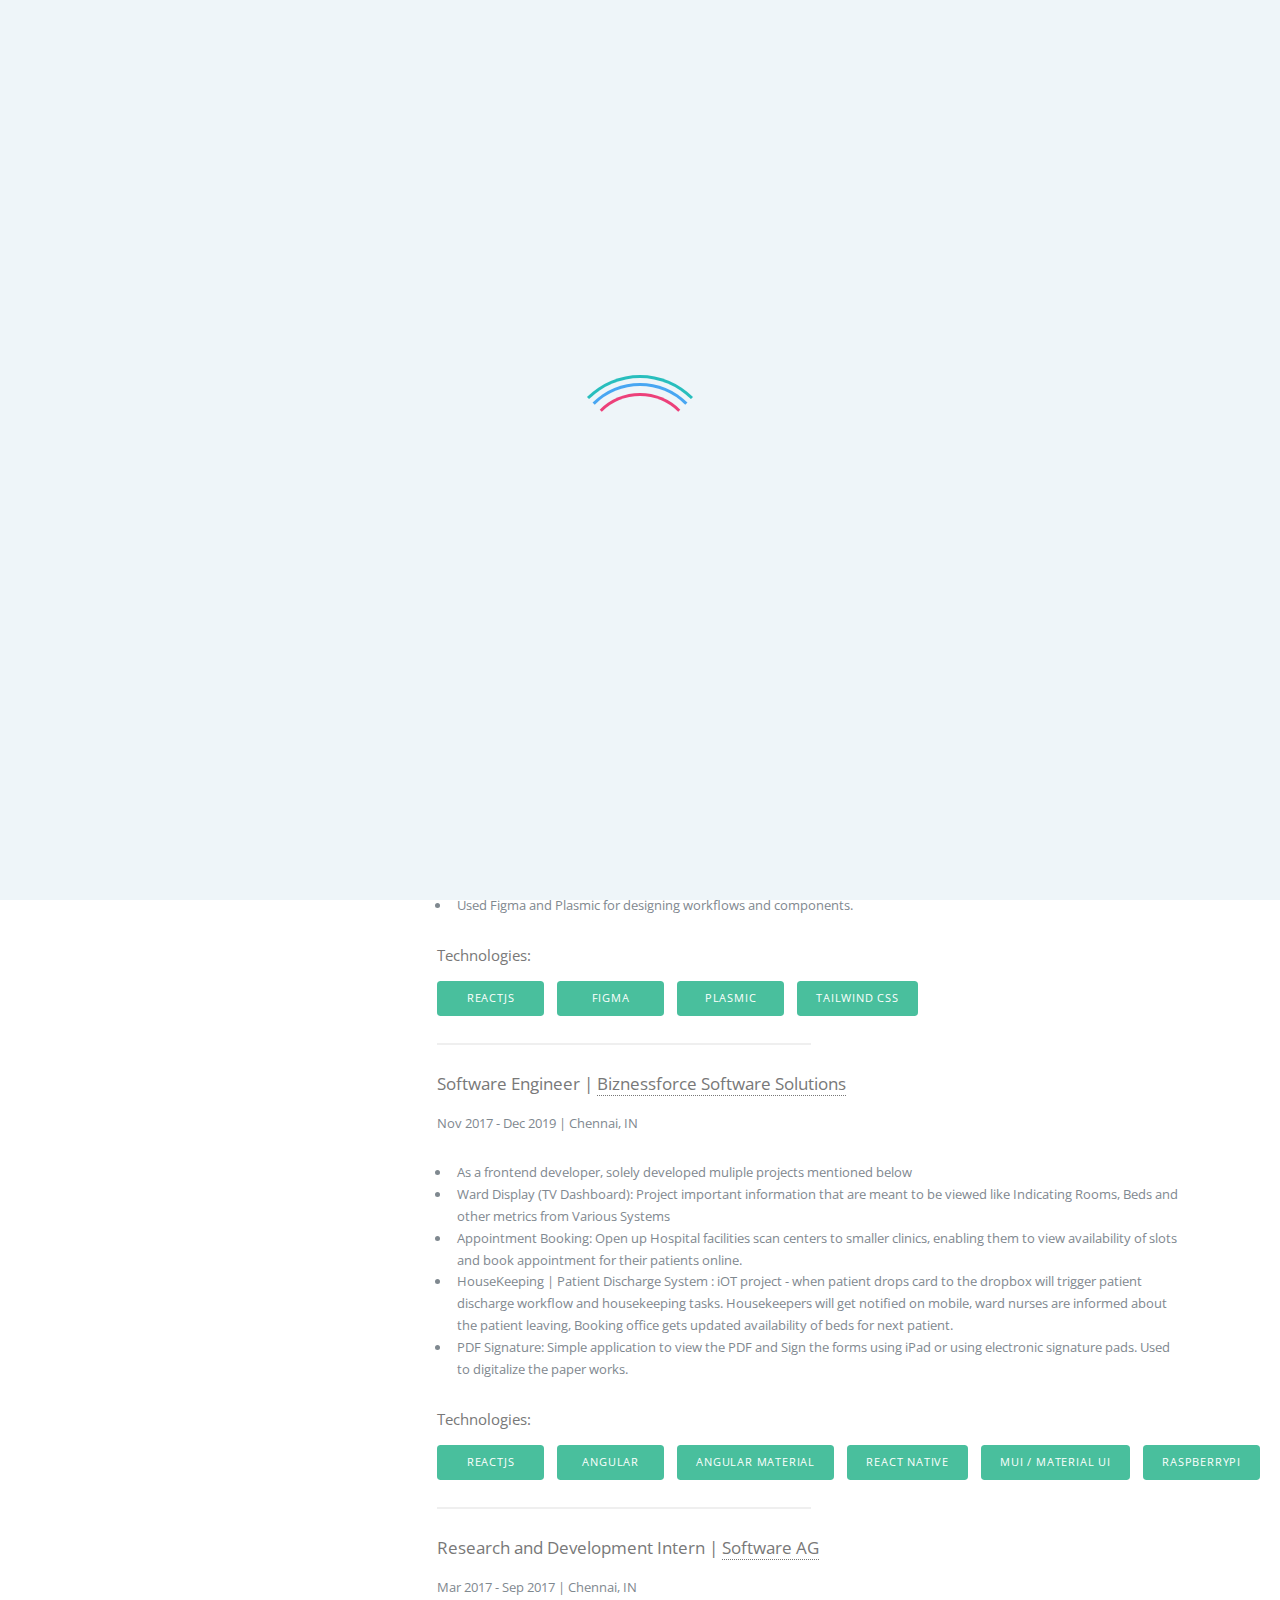
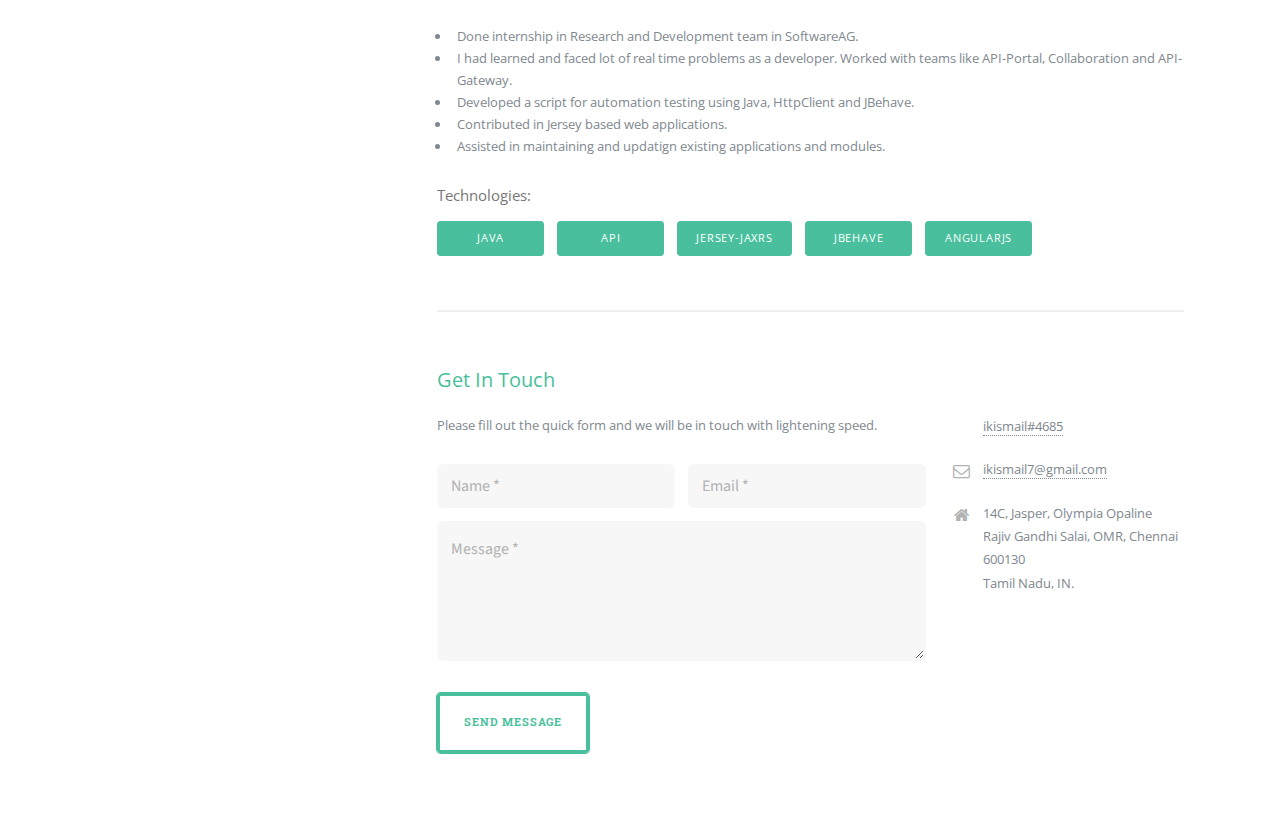
==== commit 12acde8f: "website update 23/12/2022" ====
--- a/index.html
+++ b/index.html
@@ -40,7 +40,7 @@
       href="https://cdn.rawgit.com/IonicaBizau/github-calendar/gh-pages/dist/github-calendar.css"
     />
     <script src="https://cdn.rawgit.com/IonicaBizau/github-calendar/gh-pages/dist/github-calendar.min.js"></script>
-  <link rel="stylesheet" href="styles.be6c2c6ed5c697bc903c.css"></head>
+  <link rel="stylesheet" href="styles.7129efcbb53fe190d467.css"></head>
 
   <body class="is-preload">
     <div id="loader-wrapper" display="none">
@@ -67,12 +67,15 @@
     <script src="./assets/js/breakpoints.min.js"></script>
     <script src="./assets/js/util.js"></script>
     <script src="./assets/js/main.js"></script>
-    <!-- <script src="https://cdn.jsdelivr.net/particles.js/2.0.0/particles.min.js"></script>
-  <script>
-    particlesJS.load('particles-js', './assets/js/particlejs.json', function () {
-      console.log('callback - particle.js configloaded ');
-    });
-
-  </script> -->
-  <script src="runtime-es2015.3fc256f5b89ca2d4b5d1.js" type="module"></script><script src="runtime-es5.3fc256f5b89ca2d4b5d1.js" nomodule defer></script><script src="polyfills-es5.9e286f6d9247438cbb02.js" nomodule defer></script><script src="polyfills-es2015.690002c25ea8557bb4b0.js" type="module"></script><script src="main-es2015.bf272cd80d5a2433550b.js" type="module"></script><script src="main-es5.bf272cd80d5a2433550b.js" nomodule defer></script></body>
+    <script src="https://cdn.jsdelivr.net/particles.js/2.0.0/particles.min.js"></script>
+    <!-- <script>
+      particlesJS.load(
+        "particles-js",
+        "./assets/js/particlejs.json",
+        function () {
+          console.log("callback - particle.js configloaded ");
+        }
+      );
+    </script> -->
+  <script src="runtime-es2015.98c6ab1296b50143e45d.js" type="module"></script><script src="runtime-es5.98c6ab1296b50143e45d.js" nomodule defer></script><script src="polyfills-es5.cd31f624d4136c8e4ecb.js" nomodule defer></script><script src="polyfills-es2015.ed71c9eabc48e97807bc.js" type="module"></script><script src="main-es2015.d67c998c821a4a6f3d34.js" type="module"></script><script src="main-es5.d67c998c821a4a6f3d34.js" nomodule defer></script></body>
 </html>
--- a/styles.7129efcbb53fe190d467.css
+++ b/styles.7129efcbb53fe190d467.css
@@ -0,0 +1,11 @@
+@import url(https://fonts.googleapis.com/css?family=Open+Sans:400,600,400italic,600italic|Roboto+Slab:400,700);
+/*!
+ *  Font Awesome 4.7.0 by @davegandy - http://fontawesome.io - @fontawesome
+ *  License - http://fontawesome.io/license (Font: SIL OFL 1.1, CSS: MIT License)
+ */@font-face{font-family:FontAwesome;src:url(fontawesome-webfont.8b43027f47b20503057d.eot?v=4.7.0);src:url(fontawesome-webfont.8b43027f47b20503057d.eot?#iefix&v=4.7.0) format("embedded-opentype"),url(fontawesome-webfont.20fd1704ea223900efa9.woff2?v=4.7.0) format("woff2"),url(fontawesome-webfont.f691f37e57f04c152e23.woff?v=4.7.0) format("woff"),url(fontawesome-webfont.1e59d2330b4c6deb84b3.ttf?v=4.7.0) format("truetype"),url(fontawesome-webfont.6878d55e3615ccf40c38.svg?v=4.7.0#fontawesomeregular) format("svg");font-weight:400;font-style:normal}.fa{display:inline-block;font:normal normal normal 14px/1 FontAwesome;font-size:inherit;text-rendering:auto;-webkit-font-smoothing:antialiased;-moz-osx-font-smoothing:grayscale}.fa-lg{font-size:1.33333333em;line-height:.75em;vertical-align:-15%}.fa-2x{font-size:2em}.fa-3x{font-size:3em}.fa-4x{font-size:4em}.fa-5x{font-size:5em}.fa-fw{width:1.28571429em;text-align:center}.fa-ul{padding-left:0;margin-left:2.14285714em;list-style-type:none}.fa-ul>li{position:relative}.fa-li{position:absolute;left:-2.14285714em;width:2.14285714em;top:.14285714em;text-align:center}.fa-li.fa-lg{left:-1.85714286em}.fa-border{padding:.2em .25em .15em;border:.08em solid #eee;border-radius:.1em}.fa-pull-left{float:left}.fa-pull-right{float:right}.fa.fa-pull-left{margin-right:.3em}.fa.fa-pull-right{margin-left:.3em}.pull-right{float:right}.pull-left{float:left}.fa.pull-left{margin-right:.3em}.fa.pull-right{margin-left:.3em}.fa-spin{animation:fa-spin 2s linear infinite}.fa-pulse{animation:fa-spin 1s steps(8) infinite}@keyframes fa-spin{0%{transform:rotate(0deg)}to{transform:rotate(359deg)}}.fa-rotate-90{-ms-filter:"progid:DXImageTransform.Microsoft.BasicImage(rotation=1)";transform:rotate(90deg)}.fa-rotate-180{-ms-filter:"progid:DXImageTransform.Microsoft.BasicImage(rotation=2)";transform:rotate(180deg)}.fa-rotate-270{-ms-filter:"progid:DXImageTransform.Microsoft.BasicImage(rotation=3)";transform:rotate(270deg)}.fa-flip-horizontal{-ms-filter:"progid:DXImageTransform.Microsoft.BasicImage(rotation=0, mirror=1)";transform:scaleX(-1)}.fa-flip-vertical{-ms-filter:"progid:DXImageTransform.Microsoft.BasicImage(rotation=2, mirror=1)";transform:scaleY(-1)}:root .fa-flip-horizontal,:root .fa-flip-vertical,:root .fa-rotate-90,:root .fa-rotate-180,:root .fa-rotate-270{filter:none}.fa-stack{position:relative;display:inline-block;width:2em;height:2em;line-height:2em;vertical-align:middle}.fa-stack-1x,.fa-stack-2x{position:absolute;left:0;width:100%;text-align:center}.fa-stack-1x{line-height:inherit}.fa-stack-2x{font-size:2em}.fa-inverse{color:#fff}.fa-glass:before{content:"\f000"}.fa-music:before{content:"\f001"}.fa-search:before{content:"\f002"}.fa-envelope-o:before{content:"\f003"}.fa-heart:before{content:"\f004"}.fa-star:before{content:"\f005"}.fa-star-o:before{content:"\f006"}.fa-user:before{content:"\f007"}.fa-film:before{content:"\f008"}.fa-th-large:before{content:"\f009"}.fa-th:before{content:"\f00a"}.fa-th-list:before{content:"\f00b"}.fa-check:before{content:"\f00c"}.fa-close:before,.fa-remove:before,.fa-times:before{content:"\f00d"}.fa-search-plus:before{content:"\f00e"}.fa-search-minus:before{content:"\f010"}.fa-power-off:before{content:"\f011"}.fa-signal:before{content:"\f012"}.fa-cog:before,.fa-gear:before{content:"\f013"}.fa-trash-o:before{content:"\f014"}.fa-home:before{content:"\f015"}.fa-file-o:before{content:"\f016"}.fa-clock-o:before{content:"\f017"}.fa-road:before{content:"\f018"}.fa-download:before{content:"\f019"}.fa-arrow-circle-o-down:before{content:"\f01a"}.fa-arrow-circle-o-up:before{content:"\f01b"}.fa-inbox:before{content:"\f01c"}.fa-play-circle-o:before{content:"\f01d"}.fa-repeat:before,.fa-rotate-right:before{content:"\f01e"}.fa-refresh:before{content:"\f021"}.fa-list-alt:before{content:"\f022"}.fa-lock:before{content:"\f023"}.fa-flag:before{content:"\f024"}.fa-headphones:before{content:"\f025"}.fa-volume-off:before{content:"\f026"}.fa-volume-down:before{content:"\f027"}.fa-volume-up:before{content:"\f028"}.fa-qrcode:before{content:"\f029"}.fa-barcode:before{content:"\f02a"}.fa-tag:before{content:"\f02b"}.fa-tags:before{content:"\f02c"}.fa-book:before{content:"\f02d"}.fa-bookmark:before{content:"\f02e"}.fa-print:before{content:"\f02f"}.fa-camera:before{content:"\f030"}.fa-font:before{content:"\f031"}.fa-bold:before{content:"\f032"}.fa-italic:before{content:"\f033"}.fa-text-height:before{content:"\f034"}.fa-text-width:before{content:"\f035"}.fa-align-left:before{content:"\f036"}.fa-align-center:before{content:"\f037"}.fa-align-right:before{content:"\f038"}.fa-align-justify:before{content:"\f039"}.fa-list:before{content:"\f03a"}.fa-dedent:before,.fa-outdent:before{content:"\f03b"}.fa-indent:before{content:"\f03c"}.fa-video-camera:before{content:"\f03d"}.fa-image:before,.fa-photo:before,.fa-picture-o:before{content:"\f03e"}.fa-pencil:before{content:"\f040"}.fa-map-marker:before{content:"\f041"}.fa-adjust:before{content:"\f042"}.fa-tint:before{content:"\f043"}.fa-edit:before,.fa-pencil-square-o:before{content:"\f044"}.fa-share-square-o:before{content:"\f045"}.fa-check-square-o:before{content:"\f046"}.fa-arrows:before{content:"\f047"}.fa-step-backward:before{content:"\f048"}.fa-fast-backward:before{content:"\f049"}.fa-backward:before{content:"\f04a"}.fa-play:before{content:"\f04b"}.fa-pause:before{content:"\f04c"}.fa-stop:before{content:"\f04d"}.fa-forward:before{content:"\f04e"}.fa-fast-forward:before{content:"\f050"}.fa-step-forward:before{content:"\f051"}.fa-eject:before{content:"\f052"}.fa-chevron-left:before{content:"\f053"}.fa-chevron-right:before{content:"\f054"}.fa-plus-circle:before{content:"\f055"}.fa-minus-circle:before{content:"\f056"}.fa-times-circle:before{content:"\f057"}.fa-check-circle:before{content:"\f058"}.fa-question-circle:before{content:"\f059"}.fa-info-circle:before{content:"\f05a"}.fa-crosshairs:before{content:"\f05b"}.fa-times-circle-o:before{content:"\f05c"}.fa-check-circle-o:before{content:"\f05d"}.fa-ban:before{content:"\f05e"}.fa-arrow-left:before{content:"\f060"}.fa-arrow-right:before{content:"\f061"}.fa-arrow-up:before{content:"\f062"}.fa-arrow-down:before{content:"\f063"}.fa-mail-forward:before,.fa-share:before{content:"\f064"}.fa-expand:before{content:"\f065"}.fa-compress:before{content:"\f066"}.fa-plus:before{content:"\f067"}.fa-minus:before{content:"\f068"}.fa-asterisk:before{content:"\f069"}.fa-exclamation-circle:before{content:"\f06a"}.fa-gift:before{content:"\f06b"}.fa-leaf:before{content:"\f06c"}.fa-fire:before{content:"\f06d"}.fa-eye:before{content:"\f06e"}.fa-eye-slash:before{content:"\f070"}.fa-exclamation-triangle:before,.fa-warning:before{content:"\f071"}.fa-plane:before{content:"\f072"}.fa-calendar:before{content:"\f073"}.fa-random:before{content:"\f074"}.fa-comment:before{content:"\f075"}.fa-magnet:before{content:"\f076"}.fa-chevron-up:before{content:"\f077"}.fa-chevron-down:before{content:"\f078"}.fa-retweet:before{content:"\f079"}.fa-shopping-cart:before{content:"\f07a"}.fa-folder:before{content:"\f07b"}.fa-folder-open:before{content:"\f07c"}.fa-arrows-v:before{content:"\f07d"}.fa-arrows-h:before{content:"\f07e"}.fa-bar-chart-o:before,.fa-bar-chart:before{content:"\f080"}.fa-twitter-square:before{content:"\f081"}.fa-facebook-square:before{content:"\f082"}.fa-camera-retro:before{content:"\f083"}.fa-key:before{content:"\f084"}.fa-cogs:before,.fa-gears:before{content:"\f085"}.fa-comments:before{content:"\f086"}.fa-thumbs-o-up:before{content:"\f087"}.fa-thumbs-o-down:before{content:"\f088"}.fa-star-half:before{content:"\f089"}.fa-heart-o:before{content:"\f08a"}.fa-sign-out:before{content:"\f08b"}.fa-linkedin-square:before{content:"\f08c"}.fa-thumb-tack:before{content:"\f08d"}.fa-external-link:before{content:"\f08e"}.fa-sign-in:before{content:"\f090"}.fa-trophy:before{content:"\f091"}.fa-github-square:before{content:"\f092"}.fa-upload:before{content:"\f093"}.fa-lemon-o:before{content:"\f094"}.fa-phone:before{content:"\f095"}.fa-square-o:before{content:"\f096"}.fa-bookmark-o:before{content:"\f097"}.fa-phone-square:before{content:"\f098"}.fa-twitter:before{content:"\f099"}.fa-facebook-f:before,.fa-facebook:before{content:"\f09a"}.fa-github:before{content:"\f09b"}.fa-unlock:before{content:"\f09c"}.fa-credit-card:before{content:"\f09d"}.fa-feed:before,.fa-rss:before{content:"\f09e"}.fa-hdd-o:before{content:"\f0a0"}.fa-bullhorn:before{content:"\f0a1"}.fa-bell:before{content:"\f0f3"}.fa-certificate:before{content:"\f0a3"}.fa-hand-o-right:before{content:"\f0a4"}.fa-hand-o-left:before{content:"\f0a5"}.fa-hand-o-up:before{content:"\f0a6"}.fa-hand-o-down:before{content:"\f0a7"}.fa-arrow-circle-left:before{content:"\f0a8"}.fa-arrow-circle-right:before{content:"\f0a9"}.fa-arrow-circle-up:before{content:"\f0aa"}.fa-arrow-circle-down:before{content:"\f0ab"}.fa-globe:before{content:"\f0ac"}.fa-wrench:before{content:"\f0ad"}.fa-tasks:before{content:"\f0ae"}.fa-filter:before{content:"\f0b0"}.fa-briefcase:before{content:"\f0b1"}.fa-arrows-alt:before{content:"\f0b2"}.fa-group:before,.fa-users:before{content:"\f0c0"}.fa-chain:before,.fa-link:before{content:"\f0c1"}.fa-cloud:before{content:"\f0c2"}.fa-flask:before{content:"\f0c3"}.fa-cut:before,.fa-scissors:before{content:"\f0c4"}.fa-copy:before,.fa-files-o:before{content:"\f0c5"}.fa-paperclip:before{content:"\f0c6"}.fa-floppy-o:before,.fa-save:before{content:"\f0c7"}.fa-square:before{content:"\f0c8"}.fa-bars:before,.fa-navicon:before,.fa-reorder:before{content:"\f0c9"}.fa-list-ul:before{content:"\f0ca"}.fa-list-ol:before{content:"\f0cb"}.fa-strikethrough:before{content:"\f0cc"}.fa-underline:before{content:"\f0cd"}.fa-table:before{content:"\f0ce"}.fa-magic:before{content:"\f0d0"}.fa-truck:before{content:"\f0d1"}.fa-pinterest:before{content:"\f0d2"}.fa-pinterest-square:before{content:"\f0d3"}.fa-google-plus-square:before{content:"\f0d4"}.fa-google-plus:before{content:"\f0d5"}.fa-money:before{content:"\f0d6"}.fa-caret-down:before{content:"\f0d7"}.fa-caret-up:before{content:"\f0d8"}.fa-caret-left:before{content:"\f0d9"}.fa-caret-right:before{content:"\f0da"}.fa-columns:before{content:"\f0db"}.fa-sort:before,.fa-unsorted:before{content:"\f0dc"}.fa-sort-desc:before,.fa-sort-down:before{content:"\f0dd"}.fa-sort-asc:before,.fa-sort-up:before{content:"\f0de"}.fa-envelope:before{content:"\f0e0"}.fa-linkedin:before{content:"\f0e1"}.fa-rotate-left:before,.fa-undo:before{content:"\f0e2"}.fa-gavel:before,.fa-legal:before{content:"\f0e3"}.fa-dashboard:before,.fa-tachometer:before{content:"\f0e4"}.fa-comment-o:before{content:"\f0e5"}.fa-comments-o:before{content:"\f0e6"}.fa-bolt:before,.fa-flash:before{content:"\f0e7"}.fa-sitemap:before{content:"\f0e8"}.fa-umbrella:before{content:"\f0e9"}.fa-clipboard:before,.fa-paste:before{content:"\f0ea"}.fa-lightbulb-o:before{content:"\f0eb"}.fa-exchange:before{content:"\f0ec"}.fa-cloud-download:before{content:"\f0ed"}.fa-cloud-upload:before{content:"\f0ee"}.fa-user-md:before{content:"\f0f0"}.fa-stethoscope:before{content:"\f0f1"}.fa-suitcase:before{content:"\f0f2"}.fa-bell-o:before{content:"\f0a2"}.fa-coffee:before{content:"\f0f4"}.fa-cutlery:before{content:"\f0f5"}.fa-file-text-o:before{content:"\f0f6"}.fa-building-o:before{content:"\f0f7"}.fa-hospital-o:before{content:"\f0f8"}.fa-ambulance:before{content:"\f0f9"}.fa-medkit:before{content:"\f0fa"}.fa-fighter-jet:before{content:"\f0fb"}.fa-beer:before{content:"\f0fc"}.fa-h-square:before{content:"\f0fd"}.fa-plus-square:before{content:"\f0fe"}.fa-angle-double-left:before{content:"\f100"}.fa-angle-double-right:before{content:"\f101"}.fa-angle-double-up:before{content:"\f102"}.fa-angle-double-down:before{content:"\f103"}.fa-angle-left:before{content:"\f104"}.fa-angle-right:before{content:"\f105"}.fa-angle-up:before{content:"\f106"}.fa-angle-down:before{content:"\f107"}.fa-desktop:before{content:"\f108"}.fa-laptop:before{content:"\f109"}.fa-tablet:before{content:"\f10a"}.fa-mobile-phone:before,.fa-mobile:before{content:"\f10b"}.fa-circle-o:before{content:"\f10c"}.fa-quote-left:before{content:"\f10d"}.fa-quote-right:before{content:"\f10e"}.fa-spinner:before{content:"\f110"}.fa-circle:before{content:"\f111"}.fa-mail-reply:before,.fa-reply:before{content:"\f112"}.fa-github-alt:before{content:"\f113"}.fa-folder-o:before{content:"\f114"}.fa-folder-open-o:before{content:"\f115"}.fa-smile-o:before{content:"\f118"}.fa-frown-o:before{content:"\f119"}.fa-meh-o:before{content:"\f11a"}.fa-gamepad:before{content:"\f11b"}.fa-keyboard-o:before{content:"\f11c"}.fa-flag-o:before{content:"\f11d"}.fa-flag-checkered:before{content:"\f11e"}.fa-terminal:before{content:"\f120"}.fa-code:before{content:"\f121"}.fa-mail-reply-all:before,.fa-reply-all:before{content:"\f122"}.fa-star-half-empty:before,.fa-star-half-full:before,.fa-star-half-o:before{content:"\f123"}.fa-location-arrow:before{content:"\f124"}.fa-crop:before{content:"\f125"}.fa-code-fork:before{content:"\f126"}.fa-chain-broken:before,.fa-unlink:before{content:"\f127"}.fa-question:before{content:"\f128"}.fa-info:before{content:"\f129"}.fa-exclamation:before{content:"\f12a"}.fa-superscript:before{content:"\f12b"}.fa-subscript:before{content:"\f12c"}.fa-eraser:before{content:"\f12d"}.fa-puzzle-piece:before{content:"\f12e"}.fa-microphone:before{content:"\f130"}.fa-microphone-slash:before{content:"\f131"}.fa-shield:before{content:"\f132"}.fa-calendar-o:before{content:"\f133"}.fa-fire-extinguisher:before{content:"\f134"}.fa-rocket:before{content:"\f135"}.fa-maxcdn:before{content:"\f136"}.fa-chevron-circle-left:before{content:"\f137"}.fa-chevron-circle-right:before{content:"\f138"}.fa-chevron-circle-up:before{content:"\f139"}.fa-chevron-circle-down:before{content:"\f13a"}.fa-html5:before{content:"\f13b"}.fa-css3:before{content:"\f13c"}.fa-anchor:before{content:"\f13d"}.fa-unlock-alt:before{content:"\f13e"}.fa-bullseye:before{content:"\f140"}.fa-ellipsis-h:before{content:"\f141"}.fa-ellipsis-v:before{content:"\f142"}.fa-rss-square:before{content:"\f143"}.fa-play-circle:before{content:"\f144"}.fa-ticket:before{content:"\f145"}.fa-minus-square:before{content:"\f146"}.fa-minus-square-o:before{content:"\f147"}.fa-level-up:before{content:"\f148"}.fa-level-down:before{content:"\f149"}.fa-check-square:before{content:"\f14a"}.fa-pencil-square:before{content:"\f14b"}.fa-external-link-square:before{content:"\f14c"}.fa-share-square:before{content:"\f14d"}.fa-compass:before{content:"\f14e"}.fa-caret-square-o-down:before,.fa-toggle-down:before{content:"\f150"}.fa-caret-square-o-up:before,.fa-toggle-up:before{content:"\f151"}.fa-caret-square-o-right:before,.fa-toggle-right:before{content:"\f152"}.fa-eur:before,.fa-euro:before{content:"\f153"}.fa-gbp:before{content:"\f154"}.fa-dollar:before,.fa-usd:before{content:"\f155"}.fa-inr:before,.fa-rupee:before{content:"\f156"}.fa-cny:before,.fa-jpy:before,.fa-rmb:before,.fa-yen:before{content:"\f157"}.fa-rouble:before,.fa-rub:before,.fa-ruble:before{content:"\f158"}.fa-krw:before,.fa-won:before{content:"\f159"}.fa-bitcoin:before,.fa-btc:before{content:"\f15a"}.fa-file:before{content:"\f15b"}.fa-file-text:before{content:"\f15c"}.fa-sort-alpha-asc:before{content:"\f15d"}.fa-sort-alpha-desc:before{content:"\f15e"}.fa-sort-amount-asc:before{content:"\f160"}.fa-sort-amount-desc:before{content:"\f161"}.fa-sort-numeric-asc:before{content:"\f162"}.fa-sort-numeric-desc:before{content:"\f163"}.fa-thumbs-up:before{content:"\f164"}.fa-thumbs-down:before{content:"\f165"}.fa-youtube-square:before{content:"\f166"}.fa-youtube:before{content:"\f167"}.fa-xing:before{content:"\f168"}.fa-xing-square:before{content:"\f169"}.fa-youtube-play:before{content:"\f16a"}.fa-dropbox:before{content:"\f16b"}.fa-stack-overflow:before{content:"\f16c"}.fa-instagram:before{content:"\f16d"}.fa-flickr:before{content:"\f16e"}.fa-adn:before{content:"\f170"}.fa-bitbucket:before{content:"\f171"}.fa-bitbucket-square:before{content:"\f172"}.fa-tumblr:before{content:"\f173"}.fa-tumblr-square:before{content:"\f174"}.fa-long-arrow-down:before{content:"\f175"}.fa-long-arrow-up:before{content:"\f176"}.fa-long-arrow-left:before{content:"\f177"}.fa-long-arrow-right:before{content:"\f178"}.fa-apple:before{content:"\f179"}.fa-windows:before{content:"\f17a"}.fa-android:before{content:"\f17b"}.fa-linux:before{content:"\f17c"}.fa-dribbble:before{content:"\f17d"}.fa-skype:before{content:"\f17e"}.fa-foursquare:before{content:"\f180"}.fa-trello:before{content:"\f181"}.fa-female:before{content:"\f182"}.fa-male:before{content:"\f183"}.fa-gittip:before,.fa-gratipay:before{content:"\f184"}.fa-sun-o:before{content:"\f185"}.fa-moon-o:before{content:"\f186"}.fa-archive:before{content:"\f187"}.fa-bug:before{content:"\f188"}.fa-vk:before{content:"\f189"}.fa-weibo:before{content:"\f18a"}.fa-renren:before{content:"\f18b"}.fa-pagelines:before{content:"\f18c"}.fa-stack-exchange:before{content:"\f18d"}.fa-arrow-circle-o-right:before{content:"\f18e"}.fa-arrow-circle-o-left:before{content:"\f190"}.fa-caret-square-o-left:before,.fa-toggle-left:before{content:"\f191"}.fa-dot-circle-o:before{content:"\f192"}.fa-wheelchair:before{content:"\f193"}.fa-vimeo-square:before{content:"\f194"}.fa-try:before,.fa-turkish-lira:before{content:"\f195"}.fa-plus-square-o:before{content:"\f196"}.fa-space-shuttle:before{content:"\f197"}.fa-slack:before{content:"\f198"}.fa-envelope-square:before{content:"\f199"}.fa-wordpress:before{content:"\f19a"}.fa-openid:before{content:"\f19b"}.fa-bank:before,.fa-institution:before,.fa-university:before{content:"\f19c"}.fa-graduation-cap:before,.fa-mortar-board:before{content:"\f19d"}.fa-yahoo:before{content:"\f19e"}.fa-google:before{content:"\f1a0"}.fa-reddit:before{content:"\f1a1"}.fa-reddit-square:before{content:"\f1a2"}.fa-stumbleupon-circle:before{content:"\f1a3"}.fa-stumbleupon:before{content:"\f1a4"}.fa-delicious:before{content:"\f1a5"}.fa-digg:before{content:"\f1a6"}.fa-pied-piper-pp:before{content:"\f1a7"}.fa-pied-piper-alt:before{content:"\f1a8"}.fa-drupal:before{content:"\f1a9"}.fa-joomla:before{content:"\f1aa"}.fa-language:before{content:"\f1ab"}.fa-fax:before{content:"\f1ac"}.fa-building:before{content:"\f1ad"}.fa-child:before{content:"\f1ae"}.fa-paw:before{content:"\f1b0"}.fa-spoon:before{content:"\f1b1"}.fa-cube:before{content:"\f1b2"}.fa-cubes:before{content:"\f1b3"}.fa-behance:before{content:"\f1b4"}.fa-behance-square:before{content:"\f1b5"}.fa-steam:before{content:"\f1b6"}.fa-steam-square:before{content:"\f1b7"}.fa-recycle:before{content:"\f1b8"}.fa-automobile:before,.fa-car:before{content:"\f1b9"}.fa-cab:before,.fa-taxi:before{content:"\f1ba"}.fa-tree:before{content:"\f1bb"}.fa-spotify:before{content:"\f1bc"}.fa-deviantart:before{content:"\f1bd"}.fa-soundcloud:before{content:"\f1be"}.fa-database:before{content:"\f1c0"}.fa-file-pdf-o:before{content:"\f1c1"}.fa-file-word-o:before{content:"\f1c2"}.fa-file-excel-o:before{content:"\f1c3"}.fa-file-powerpoint-o:before{content:"\f1c4"}.fa-file-image-o:before,.fa-file-photo-o:before,.fa-file-picture-o:before{content:"\f1c5"}.fa-file-archive-o:before,.fa-file-zip-o:before{content:"\f1c6"}.fa-file-audio-o:before,.fa-file-sound-o:before{content:"\f1c7"}.fa-file-movie-o:before,.fa-file-video-o:before{content:"\f1c8"}.fa-file-code-o:before{content:"\f1c9"}.fa-vine:before{content:"\f1ca"}.fa-codepen:before{content:"\f1cb"}.fa-jsfiddle:before{content:"\f1cc"}.fa-life-bouy:before,.fa-life-buoy:before,.fa-life-ring:before,.fa-life-saver:before,.fa-support:before{content:"\f1cd"}.fa-circle-o-notch:before{content:"\f1ce"}.fa-ra:before,.fa-rebel:before,.fa-resistance:before{content:"\f1d0"}.fa-empire:before,.fa-ge:before{content:"\f1d1"}.fa-git-square:before{content:"\f1d2"}.fa-git:before{content:"\f1d3"}.fa-hacker-news:before,.fa-y-combinator-square:before,.fa-yc-square:before{content:"\f1d4"}.fa-tencent-weibo:before{content:"\f1d5"}.fa-qq:before{content:"\f1d6"}.fa-wechat:before,.fa-weixin:before{content:"\f1d7"}.fa-paper-plane:before,.fa-send:before{content:"\f1d8"}.fa-paper-plane-o:before,.fa-send-o:before{content:"\f1d9"}.fa-history:before{content:"\f1da"}.fa-circle-thin:before{content:"\f1db"}.fa-header:before{content:"\f1dc"}.fa-paragraph:before{content:"\f1dd"}.fa-sliders:before{content:"\f1de"}.fa-share-alt:before{content:"\f1e0"}.fa-share-alt-square:before{content:"\f1e1"}.fa-bomb:before{content:"\f1e2"}.fa-futbol-o:before,.fa-soccer-ball-o:before{content:"\f1e3"}.fa-tty:before{content:"\f1e4"}.fa-binoculars:before{content:"\f1e5"}.fa-plug:before{content:"\f1e6"}.fa-slideshare:before{content:"\f1e7"}.fa-twitch:before{content:"\f1e8"}.fa-yelp:before{content:"\f1e9"}.fa-newspaper-o:before{content:"\f1ea"}.fa-wifi:before{content:"\f1eb"}.fa-calculator:before{content:"\f1ec"}.fa-paypal:before{content:"\f1ed"}.fa-google-wallet:before{content:"\f1ee"}.fa-cc-visa:before{content:"\f1f0"}.fa-cc-mastercard:before{content:"\f1f1"}.fa-cc-discover:before{content:"\f1f2"}.fa-cc-amex:before{content:"\f1f3"}.fa-cc-paypal:before{content:"\f1f4"}.fa-cc-stripe:before{content:"\f1f5"}.fa-bell-slash:before{content:"\f1f6"}.fa-bell-slash-o:before{content:"\f1f7"}.fa-trash:before{content:"\f1f8"}.fa-copyright:before{content:"\f1f9"}.fa-at:before{content:"\f1fa"}.fa-eyedropper:before{content:"\f1fb"}.fa-paint-brush:before{content:"\f1fc"}.fa-birthday-cake:before{content:"\f1fd"}.fa-area-chart:before{content:"\f1fe"}.fa-pie-chart:before{content:"\f200"}.fa-line-chart:before{content:"\f201"}.fa-lastfm:before{content:"\f202"}.fa-lastfm-square:before{content:"\f203"}.fa-toggle-off:before{content:"\f204"}.fa-toggle-on:before{content:"\f205"}.fa-bicycle:before{content:"\f206"}.fa-bus:before{content:"\f207"}.fa-ioxhost:before{content:"\f208"}.fa-angellist:before{content:"\f209"}.fa-cc:before{content:"\f20a"}.fa-ils:before,.fa-shekel:before,.fa-sheqel:before{content:"\f20b"}.fa-meanpath:before{content:"\f20c"}.fa-buysellads:before{content:"\f20d"}.fa-connectdevelop:before{content:"\f20e"}.fa-dashcube:before{content:"\f210"}.fa-forumbee:before{content:"\f211"}.fa-leanpub:before{content:"\f212"}.fa-sellsy:before{content:"\f213"}.fa-shirtsinbulk:before{content:"\f214"}.fa-simplybuilt:before{content:"\f215"}.fa-skyatlas:before{content:"\f216"}.fa-cart-plus:before{content:"\f217"}.fa-cart-arrow-down:before{content:"\f218"}.fa-diamond:before{content:"\f219"}.fa-ship:before{content:"\f21a"}.fa-user-secret:before{content:"\f21b"}.fa-motorcycle:before{content:"\f21c"}.fa-street-view:before{content:"\f21d"}.fa-heartbeat:before{content:"\f21e"}.fa-venus:before{content:"\f221"}.fa-mars:before{content:"\f222"}.fa-mercury:before{content:"\f223"}.fa-intersex:before,.fa-transgender:before{content:"\f224"}.fa-transgender-alt:before{content:"\f225"}.fa-venus-double:before{content:"\f226"}.fa-mars-double:before{content:"\f227"}.fa-venus-mars:before{content:"\f228"}.fa-mars-stroke:before{content:"\f229"}.fa-mars-stroke-v:before{content:"\f22a"}.fa-mars-stroke-h:before{content:"\f22b"}.fa-neuter:before{content:"\f22c"}.fa-genderless:before{content:"\f22d"}.fa-facebook-official:before{content:"\f230"}.fa-pinterest-p:before{content:"\f231"}.fa-whatsapp:before{content:"\f232"}.fa-server:before{content:"\f233"}.fa-user-plus:before{content:"\f234"}.fa-user-times:before{content:"\f235"}.fa-bed:before,.fa-hotel:before{content:"\f236"}.fa-viacoin:before{content:"\f237"}.fa-train:before{content:"\f238"}.fa-subway:before{content:"\f239"}.fa-medium:before{content:"\f23a"}.fa-y-combinator:before,.fa-yc:before{content:"\f23b"}.fa-optin-monster:before{content:"\f23c"}.fa-opencart:before{content:"\f23d"}.fa-expeditedssl:before{content:"\f23e"}.fa-battery-4:before,.fa-battery-full:before,.fa-battery:before{content:"\f240"}.fa-battery-3:before,.fa-battery-three-quarters:before{content:"\f241"}.fa-battery-2:before,.fa-battery-half:before{content:"\f242"}.fa-battery-1:before,.fa-battery-quarter:before{content:"\f243"}.fa-battery-0:before,.fa-battery-empty:before{content:"\f244"}.fa-mouse-pointer:before{content:"\f245"}.fa-i-cursor:before{content:"\f246"}.fa-object-group:before{content:"\f247"}.fa-object-ungroup:before{content:"\f248"}.fa-sticky-note:before{content:"\f249"}.fa-sticky-note-o:before{content:"\f24a"}.fa-cc-jcb:before{content:"\f24b"}.fa-cc-diners-club:before{content:"\f24c"}.fa-clone:before{content:"\f24d"}.fa-balance-scale:before{content:"\f24e"}.fa-hourglass-o:before{content:"\f250"}.fa-hourglass-1:before,.fa-hourglass-start:before{content:"\f251"}.fa-hourglass-2:before,.fa-hourglass-half:before{content:"\f252"}.fa-hourglass-3:before,.fa-hourglass-end:before{content:"\f253"}.fa-hourglass:before{content:"\f254"}.fa-hand-grab-o:before,.fa-hand-rock-o:before{content:"\f255"}.fa-hand-paper-o:before,.fa-hand-stop-o:before{content:"\f256"}.fa-hand-scissors-o:before{content:"\f257"}.fa-hand-lizard-o:before{content:"\f258"}.fa-hand-spock-o:before{content:"\f259"}.fa-hand-pointer-o:before{content:"\f25a"}.fa-hand-peace-o:before{content:"\f25b"}.fa-trademark:before{content:"\f25c"}.fa-registered:before{content:"\f25d"}.fa-creative-commons:before{content:"\f25e"}.fa-gg:before{content:"\f260"}.fa-gg-circle:before{content:"\f261"}.fa-tripadvisor:before{content:"\f262"}.fa-odnoklassniki:before{content:"\f263"}.fa-odnoklassniki-square:before{content:"\f264"}.fa-get-pocket:before{content:"\f265"}.fa-wikipedia-w:before{content:"\f266"}.fa-safari:before{content:"\f267"}.fa-chrome:before{content:"\f268"}.fa-firefox:before{content:"\f269"}.fa-opera:before{content:"\f26a"}.fa-internet-explorer:before{content:"\f26b"}.fa-television:before,.fa-tv:before{content:"\f26c"}.fa-contao:before{content:"\f26d"}.fa-500px:before{content:"\f26e"}.fa-amazon:before{content:"\f270"}.fa-calendar-plus-o:before{content:"\f271"}.fa-calendar-minus-o:before{content:"\f272"}.fa-calendar-times-o:before{content:"\f273"}.fa-calendar-check-o:before{content:"\f274"}.fa-industry:before{content:"\f275"}.fa-map-pin:before{content:"\f276"}.fa-map-signs:before{content:"\f277"}.fa-map-o:before{content:"\f278"}.fa-map:before{content:"\f279"}.fa-commenting:before{content:"\f27a"}.fa-commenting-o:before{content:"\f27b"}.fa-houzz:before{content:"\f27c"}.fa-vimeo:before{content:"\f27d"}.fa-black-tie:before{content:"\f27e"}.fa-fonticons:before{content:"\f280"}.fa-reddit-alien:before{content:"\f281"}.fa-edge:before{content:"\f282"}.fa-credit-card-alt:before{content:"\f283"}.fa-codiepie:before{content:"\f284"}.fa-modx:before{content:"\f285"}.fa-fort-awesome:before{content:"\f286"}.fa-usb:before{content:"\f287"}.fa-product-hunt:before{content:"\f288"}.fa-mixcloud:before{content:"\f289"}.fa-scribd:before{content:"\f28a"}.fa-pause-circle:before{content:"\f28b"}.fa-pause-circle-o:before{content:"\f28c"}.fa-stop-circle:before{content:"\f28d"}.fa-stop-circle-o:before{content:"\f28e"}.fa-shopping-bag:before{content:"\f290"}.fa-shopping-basket:before{content:"\f291"}.fa-hashtag:before{content:"\f292"}.fa-bluetooth:before{content:"\f293"}.fa-bluetooth-b:before{content:"\f294"}.fa-percent:before{content:"\f295"}.fa-gitlab:before{content:"\f296"}.fa-wpbeginner:before{content:"\f297"}.fa-wpforms:before{content:"\f298"}.fa-envira:before{content:"\f299"}.fa-universal-access:before{content:"\f29a"}.fa-wheelchair-alt:before{content:"\f29b"}.fa-question-circle-o:before{content:"\f29c"}.fa-blind:before{content:"\f29d"}.fa-audio-description:before{content:"\f29e"}.fa-volume-control-phone:before{content:"\f2a0"}.fa-braille:before{content:"\f2a1"}.fa-assistive-listening-systems:before{content:"\f2a2"}.fa-american-sign-language-interpreting:before,.fa-asl-interpreting:before{content:"\f2a3"}.fa-deaf:before,.fa-deafness:before,.fa-hard-of-hearing:before{content:"\f2a4"}.fa-glide:before{content:"\f2a5"}.fa-glide-g:before{content:"\f2a6"}.fa-sign-language:before,.fa-signing:before{content:"\f2a7"}.fa-low-vision:before{content:"\f2a8"}.fa-viadeo:before{content:"\f2a9"}.fa-viadeo-square:before{content:"\f2aa"}.fa-snapchat:before{content:"\f2ab"}.fa-snapchat-ghost:before{content:"\f2ac"}.fa-snapchat-square:before{content:"\f2ad"}.fa-pied-piper:before{content:"\f2ae"}.fa-first-order:before{content:"\f2b0"}.fa-yoast:before{content:"\f2b1"}.fa-themeisle:before{content:"\f2b2"}.fa-google-plus-circle:before,.fa-google-plus-official:before{content:"\f2b3"}.fa-fa:before,.fa-font-awesome:before{content:"\f2b4"}.fa-handshake-o:before{content:"\f2b5"}.fa-envelope-open:before{content:"\f2b6"}.fa-envelope-open-o:before{content:"\f2b7"}.fa-linode:before{content:"\f2b8"}.fa-address-book:before{content:"\f2b9"}.fa-address-book-o:before{content:"\f2ba"}.fa-address-card:before,.fa-vcard:before{content:"\f2bb"}.fa-address-card-o:before,.fa-vcard-o:before{content:"\f2bc"}.fa-user-circle:before{content:"\f2bd"}.fa-user-circle-o:before{content:"\f2be"}.fa-user-o:before{content:"\f2c0"}.fa-id-badge:before{content:"\f2c1"}.fa-drivers-license:before,.fa-id-card:before{content:"\f2c2"}.fa-drivers-license-o:before,.fa-id-card-o:before{content:"\f2c3"}.fa-quora:before{content:"\f2c4"}.fa-free-code-camp:before{content:"\f2c5"}.fa-telegram:before{content:"\f2c6"}.fa-thermometer-4:before,.fa-thermometer-full:before,.fa-thermometer:before{content:"\f2c7"}.fa-thermometer-3:before,.fa-thermometer-three-quarters:before{content:"\f2c8"}.fa-thermometer-2:before,.fa-thermometer-half:before{content:"\f2c9"}.fa-thermometer-1:before,.fa-thermometer-quarter:before{content:"\f2ca"}.fa-thermometer-0:before,.fa-thermometer-empty:before{content:"\f2cb"}.fa-shower:before{content:"\f2cc"}.fa-bath:before,.fa-bathtub:before,.fa-s15:before{content:"\f2cd"}.fa-podcast:before{content:"\f2ce"}.fa-window-maximize:before{content:"\f2d0"}.fa-window-minimize:before{content:"\f2d1"}.fa-window-restore:before{content:"\f2d2"}.fa-times-rectangle:before,.fa-window-close:before{content:"\f2d3"}.fa-times-rectangle-o:before,.fa-window-close-o:before{content:"\f2d4"}.fa-bandcamp:before{content:"\f2d5"}.fa-grav:before{content:"\f2d6"}.fa-etsy:before{content:"\f2d7"}.fa-imdb:before{content:"\f2d8"}.fa-ravelry:before{content:"\f2d9"}.fa-eercast:before{content:"\f2da"}.fa-microchip:before{content:"\f2db"}.fa-snowflake-o:before{content:"\f2dc"}.fa-superpowers:before{content:"\f2dd"}.fa-wpexplorer:before{content:"\f2de"}.fa-meetup:before{content:"\f2e0"}.sr-only{position:absolute;width:1px;height:1px;padding:0;margin:-1px;overflow:hidden;clip:rect(0,0,0,0);border:0}.sr-only-focusable:active,.sr-only-focusable:focus{position:static;width:auto;height:auto;margin:0;overflow:visible;clip:auto}a,abbr,acronym,address,applet,article,aside,audio,b,big,blockquote,body,canvas,caption,center,cite,code,dd,del,details,dfn,div,dl,dt,em,embed,fieldset,figcaption,figure,footer,form,h1,h2,h3,h4,h5,h6,header,hgroup,html,i,iframe,img,ins,kbd,label,legend,li,mark,menu,nav,object,ol,output,p,pre,q,ruby,s,samp,section,small,span,strike,strong,sub,summary,sup,table,tbody,td,tfoot,th,thead,time,tr,tt,u,ul,var,video{margin:0;padding:0;border:0;font-size:100%;font:inherit;vertical-align:baseline}article,aside,details,figcaption,figure,footer,header,hgroup,menu,nav,section{display:block}body{line-height:1}ol,ul{list-style:none}blockquote,q{quotes:none}blockquote:after,blockquote:before,q:after,q:before{content:"";content:none}table{border-collapse:collapse;border-spacing:0}body{-webkit-text-size-adjust:none}mark{background-color:transparent;color:inherit}input::-moz-focus-inner{border:0;padding:0}input,select,textarea{-moz-appearance:none;-webkit-appearance:none;appearance:none}body{-ms-overflow-style:scrollbar}@media screen and (max-width:480px){body,html{min-width:320px}}html{box-sizing:border-box}*,:after,:before{box-sizing:inherit}body{background:#fff}body.is-preload *,body.is-preload :after,body.is-preload :before,body.is-resizing *,body.is-resizing :after,body.is-resizing :before{animation:none!important;transition:none!important}body,input,select,textarea{color:#7f888f;font-family:Open Sans,sans-serif;font-size:13pt;font-weight:400;line-height:1.65}@media screen and (max-width:1680px){body,input,select,textarea{font-size:11pt}}@media screen and (max-width:1280px){body,input,select,textarea{font-size:10pt}}@media screen and (max-width:360px){body,input,select,textarea{font-size:9pt}}a{transition:color .2s ease-in-out,border-bottom-color .2s ease-in-out;border-bottom:1px dotted;color:#f56a6a;text-decoration:none}a:hover{border-bottom-color:#f56a6a;color:#f56a6a!important}a:hover strong{color:inherit}b,strong{color:#3d4449;font-weight:600}em,i{font-style:italic}p{margin:0 0 2em}h1,h2,h3,h4,h5,h6{color:#3d4449;font-family:Roboto Slab,serif;font-weight:700;line-height:1.5;margin:0 0 1em}h1 a,h2 a,h3 a,h4 a,h5 a,h6 a{color:inherit;text-decoration:none;border-bottom:0}h1{font-size:4em;margin:0 0 .5em;line-height:1.3}h2{font-size:1.75em}h3{font-size:1.25em}h4{font-size:1.1em}h5{font-size:.9em}h6{font-size:.7em}@media screen and (max-width:1680px){h1{font-size:3.5em}}@media screen and (max-width:980px){h1{font-size:3.25em}}@media screen and (max-width:736px){h1{font-size:2em;line-height:1.4}h2{font-size:1.5em}}sub{top:.5em}sub,sup{font-size:.8em;position:relative}sup{top:-.5em}blockquote{border-left:3px solid rgba(210,215,217,.75);font-style:italic;margin:0 0 2em;padding:.5em 0 .5em 2em}code{background:rgba(230,235,237,.25);border-radius:.375em;border:1px solid rgba(210,215,217,.75);margin:0 .25em;padding:.25em .65em}code,pre{font-family:Courier New,monospace;font-size:.9em}pre{-webkit-overflow-scrolling:touch;margin:0 0 2em}pre code{display:block;line-height:1.75;padding:1em 1.5em;overflow-x:auto}hr{border:0;border-bottom:1px solid rgba(210,215,217,.75);margin:2em 0}hr.major{margin:3em 0}.align-left{text-align:left}.align-center{text-align:center}.align-right{text-align:right}.row{display:flex;flex-wrap:wrap;align-items:stretch}.row,.row>*{box-sizing:border-box}.row.gtr-uniform>*>:last-child{margin-bottom:0}.row.aln-left{justify-content:flex-start}.row.aln-center{justify-content:center}.row.aln-right{justify-content:flex-end}.row.aln-top{align-items:flex-start}.row.aln-middle{align-items:center}.row.aln-bottom{align-items:flex-end}.row>.imp{order:-1}.row>.col-1{width:8.3333333333%}.row>.off-1{margin-left:8.3333333333%}.row>.col-2{width:16.6666666667%}.row>.off-2{margin-left:16.6666666667%}.row>.col-3{width:25%}.row>.off-3{margin-left:25%}.row>.col-4{width:33.3333333333%}.row>.off-4{margin-left:33.3333333333%}.row>.col-5{width:41.6666666667%}.row>.off-5{margin-left:41.6666666667%}.row>.col-6{width:50%}.row>.off-6{margin-left:50%}.row>.col-7{width:58.3333333333%}.row>.off-7{margin-left:58.3333333333%}.row>.col-8{width:66.6666666667%}.row>.off-8{margin-left:66.6666666667%}.row>.col-9{width:75%}.row>.off-9{margin-left:75%}.row>.col-10{width:83.3333333333%}.row>.off-10{margin-left:83.3333333333%}.row>.col-11{width:91.6666666667%}.row>.off-11{margin-left:91.6666666667%}.row>.col-12{width:100%}.row>.off-12{margin-left:100%}.row.gtr-0{margin-top:0;margin-left:0}.row.gtr-0>*{padding:0}.row.gtr-0.gtr-uniform{margin-top:0}.row.gtr-0.gtr-uniform>*{padding-top:0}.row.gtr-25{margin-top:0;margin-left:-.375em}.row.gtr-25>*{padding:0 0 0 .375em}.row.gtr-25.gtr-uniform{margin-top:-.375em}.row.gtr-25.gtr-uniform>*{padding-top:.375em}.row.gtr-50{margin-top:0;margin-left:-.75em}.row.gtr-50>*{padding:0 0 0 .75em}.row.gtr-50.gtr-uniform{margin-top:-.75em}.row.gtr-50.gtr-uniform>*{padding-top:.75em}.row{margin-top:0;margin-left:-1.5em}.row>*{padding:0 0 0 1.5em}.row.gtr-uniform{margin-top:-1.5em}.row.gtr-uniform>*{padding-top:1.5em}.row.gtr-150{margin-top:0;margin-left:-2.25em}.row.gtr-150>*{padding:0 0 0 2.25em}.row.gtr-150.gtr-uniform{margin-top:-2.25em}.row.gtr-150.gtr-uniform>*{padding-top:2.25em}.row.gtr-200{margin-top:0;margin-left:-3em}.row.gtr-200>*{padding:0 0 0 3em}.row.gtr-200.gtr-uniform{margin-top:-3em}.row.gtr-200.gtr-uniform>*{padding-top:3em}@media screen and (max-width:1680px){.row{display:flex;flex-wrap:wrap;align-items:stretch}.row,.row>*{box-sizing:border-box}.row.gtr-uniform>*>:last-child{margin-bottom:0}.row.aln-left{justify-content:flex-start}.row.aln-center{justify-content:center}.row.aln-right{justify-content:flex-end}.row.aln-top{align-items:flex-start}.row.aln-middle{align-items:center}.row.aln-bottom{align-items:flex-end}.row>.imp-xlarge{order:-1}.row>.col-1-xlarge{width:8.3333333333%}.row>.off-1-xlarge{margin-left:8.3333333333%}.row>.col-2-xlarge{width:16.6666666667%}.row>.off-2-xlarge{margin-left:16.6666666667%}.row>.col-3-xlarge{width:25%}.row>.off-3-xlarge{margin-left:25%}.row>.col-4-xlarge{width:33.3333333333%}.row>.off-4-xlarge{margin-left:33.3333333333%}.row>.col-5-xlarge{width:41.6666666667%}.row>.off-5-xlarge{margin-left:41.6666666667%}.row>.col-6-xlarge{width:50%}.row>.off-6-xlarge{margin-left:50%}.row>.col-7-xlarge{width:58.3333333333%}.row>.off-7-xlarge{margin-left:58.3333333333%}.row>.col-8-xlarge{width:66.6666666667%}.row>.off-8-xlarge{margin-left:66.6666666667%}.row>.col-9-xlarge{width:75%}.row>.off-9-xlarge{margin-left:75%}.row>.col-10-xlarge{width:83.3333333333%}.row>.off-10-xlarge{margin-left:83.3333333333%}.row>.col-11-xlarge{width:91.6666666667%}.row>.off-11-xlarge{margin-left:91.6666666667%}.row>.col-12-xlarge{width:100%}.row>.off-12-xlarge{margin-left:100%}.row.gtr-0{margin-top:0;margin-left:0}.row.gtr-0>*{padding:0}.row.gtr-0.gtr-uniform{margin-top:0}.row.gtr-0.gtr-uniform>*{padding-top:0}.row.gtr-25{margin-top:0;margin-left:-.375em}.row.gtr-25>*{padding:0 0 0 .375em}.row.gtr-25.gtr-uniform{margin-top:-.375em}.row.gtr-25.gtr-uniform>*{padding-top:.375em}.row.gtr-50{margin-top:0;margin-left:-.75em}.row.gtr-50>*{padding:0 0 0 .75em}.row.gtr-50.gtr-uniform{margin-top:-.75em}.row.gtr-50.gtr-uniform>*{padding-top:.75em}.row{margin-top:0;margin-left:-1.5em}.row>*{padding:0 0 0 1.5em}.row.gtr-uniform{margin-top:-1.5em}.row.gtr-uniform>*{padding-top:1.5em}.row.gtr-150{margin-top:0;margin-left:-2.25em}.row.gtr-150>*{padding:0 0 0 2.25em}.row.gtr-150.gtr-uniform{margin-top:-2.25em}.row.gtr-150.gtr-uniform>*{padding-top:2.25em}.row.gtr-200{margin-top:0;margin-left:-3em}.row.gtr-200>*{padding:0 0 0 3em}.row.gtr-200.gtr-uniform{margin-top:-3em}.row.gtr-200.gtr-uniform>*{padding-top:3em}}@media screen and (max-width:1280px){.row{display:flex;flex-wrap:wrap;align-items:stretch}.row,.row>*{box-sizing:border-box}.row.gtr-uniform>*>:last-child{margin-bottom:0}.row.aln-left{justify-content:flex-start}.row.aln-center{justify-content:center}.row.aln-right{justify-content:flex-end}.row.aln-top{align-items:flex-start}.row.aln-middle{align-items:center}.row.aln-bottom{align-items:flex-end}.row>.imp-large{order:-1}.row>.col-1-large{width:8.3333333333%}.row>.off-1-large{margin-left:8.3333333333%}.row>.col-2-large{width:16.6666666667%}.row>.off-2-large{margin-left:16.6666666667%}.row>.col-3-large{width:25%}.row>.off-3-large{margin-left:25%}.row>.col-4-large{width:33.3333333333%}.row>.off-4-large{margin-left:33.3333333333%}.row>.col-5-large{width:41.6666666667%}.row>.off-5-large{margin-left:41.6666666667%}.row>.col-6-large{width:50%}.row>.off-6-large{margin-left:50%}.row>.col-7-large{width:58.3333333333%}.row>.off-7-large{margin-left:58.3333333333%}.row>.col-8-large{width:66.6666666667%}.row>.off-8-large{margin-left:66.6666666667%}.row>.col-9-large{width:75%}.row>.off-9-large{margin-left:75%}.row>.col-10-large{width:83.3333333333%}.row>.off-10-large{margin-left:83.3333333333%}.row>.col-11-large{width:91.6666666667%}.row>.off-11-large{margin-left:91.6666666667%}.row>.col-12-large{width:100%}.row>.off-12-large{margin-left:100%}.row.gtr-0{margin-top:0;margin-left:0}.row.gtr-0>*{padding:0}.row.gtr-0.gtr-uniform{margin-top:0}.row.gtr-0.gtr-uniform>*{padding-top:0}.row.gtr-25{margin-top:0;margin-left:-.375em}.row.gtr-25>*{padding:0 0 0 .375em}.row.gtr-25.gtr-uniform{margin-top:-.375em}.row.gtr-25.gtr-uniform>*{padding-top:.375em}.row.gtr-50{margin-top:0;margin-left:-.75em}.row.gtr-50>*{padding:0 0 0 .75em}.row.gtr-50.gtr-uniform{margin-top:-.75em}.row.gtr-50.gtr-uniform>*{padding-top:.75em}.row{margin-top:0;margin-left:-1.5em}.row>*{padding:0 0 0 1.5em}.row.gtr-uniform{margin-top:-1.5em}.row.gtr-uniform>*{padding-top:1.5em}.row.gtr-150{margin-top:0;margin-left:-2.25em}.row.gtr-150>*{padding:0 0 0 2.25em}.row.gtr-150.gtr-uniform{margin-top:-2.25em}.row.gtr-150.gtr-uniform>*{padding-top:2.25em}.row.gtr-200{margin-top:0;margin-left:-3em}.row.gtr-200>*{padding:0 0 0 3em}.row.gtr-200.gtr-uniform{margin-top:-3em}.row.gtr-200.gtr-uniform>*{padding-top:3em}}@media screen and (max-width:980px){.row{display:flex;flex-wrap:wrap;align-items:stretch}.row,.row>*{box-sizing:border-box}.row.gtr-uniform>*>:last-child{margin-bottom:0}.row.aln-left{justify-content:flex-start}.row.aln-center{justify-content:center}.row.aln-right{justify-content:flex-end}.row.aln-top{align-items:flex-start}.row.aln-middle{align-items:center}.row.aln-bottom{align-items:flex-end}.row>.imp-medium{order:-1}.row>.col-1-medium{width:8.3333333333%}.row>.off-1-medium{margin-left:8.3333333333%}.row>.col-2-medium{width:16.6666666667%}.row>.off-2-medium{margin-left:16.6666666667%}.row>.col-3-medium{width:25%}.row>.off-3-medium{margin-left:25%}.row>.col-4-medium{width:33.3333333333%}.row>.off-4-medium{margin-left:33.3333333333%}.row>.col-5-medium{width:41.6666666667%}.row>.off-5-medium{margin-left:41.6666666667%}.row>.col-6-medium{width:50%}.row>.off-6-medium{margin-left:50%}.row>.col-7-medium{width:58.3333333333%}.row>.off-7-medium{margin-left:58.3333333333%}.row>.col-8-medium{width:66.6666666667%}.row>.off-8-medium{margin-left:66.6666666667%}.row>.col-9-medium{width:75%}.row>.off-9-medium{margin-left:75%}.row>.col-10-medium{width:83.3333333333%}.row>.off-10-medium{margin-left:83.3333333333%}.row>.col-11-medium{width:91.6666666667%}.row>.off-11-medium{margin-left:91.6666666667%}.row>.col-12-medium{width:100%}.row>.off-12-medium{margin-left:100%}.row.gtr-0{margin-top:0;margin-left:0}.row.gtr-0>*{padding:0}.row.gtr-0.gtr-uniform{margin-top:0}.row.gtr-0.gtr-uniform>*{padding-top:0}.row.gtr-25{margin-top:0;margin-left:-.375em}.row.gtr-25>*{padding:0 0 0 .375em}.row.gtr-25.gtr-uniform{margin-top:-.375em}.row.gtr-25.gtr-uniform>*{padding-top:.375em}.row.gtr-50{margin-top:0;margin-left:-.75em}.row.gtr-50>*{padding:0 0 0 .75em}.row.gtr-50.gtr-uniform{margin-top:-.75em}.row.gtr-50.gtr-uniform>*{padding-top:.75em}.row{margin-top:0;margin-left:-1.5em}.row>*{padding:0 0 0 1.5em}.row.gtr-uniform{margin-top:-1.5em}.row.gtr-uniform>*{padding-top:1.5em}.row.gtr-150{margin-top:0;margin-left:-2.25em}.row.gtr-150>*{padding:0 0 0 2.25em}.row.gtr-150.gtr-uniform{margin-top:-2.25em}.row.gtr-150.gtr-uniform>*{padding-top:2.25em}.row.gtr-200{margin-top:0;margin-left:-3em}.row.gtr-200>*{padding:0 0 0 3em}.row.gtr-200.gtr-uniform{margin-top:-3em}.row.gtr-200.gtr-uniform>*{padding-top:3em}}@media screen and (max-width:736px){.row{display:flex;flex-wrap:wrap;align-items:stretch}.row,.row>*{box-sizing:border-box}.row.gtr-uniform>*>:last-child{margin-bottom:0}.row.aln-left{justify-content:flex-start}.row.aln-center{justify-content:center}.row.aln-right{justify-content:flex-end}.row.aln-top{align-items:flex-start}.row.aln-middle{align-items:center}.row.aln-bottom{align-items:flex-end}.row>.imp-small{order:-1}.row>.col-1-small{width:8.3333333333%}.row>.off-1-small{margin-left:8.3333333333%}.row>.col-2-small{width:16.6666666667%}.row>.off-2-small{margin-left:16.6666666667%}.row>.col-3-small{width:25%}.row>.off-3-small{margin-left:25%}.row>.col-4-small{width:33.3333333333%}.row>.off-4-small{margin-left:33.3333333333%}.row>.col-5-small{width:41.6666666667%}.row>.off-5-small{margin-left:41.6666666667%}.row>.col-6-small{width:50%}.row>.off-6-small{margin-left:50%}.row>.col-7-small{width:58.3333333333%}.row>.off-7-small{margin-left:58.3333333333%}.row>.col-8-small{width:66.6666666667%}.row>.off-8-small{margin-left:66.6666666667%}.row>.col-9-small{width:75%}.row>.off-9-small{margin-left:75%}.row>.col-10-small{width:83.3333333333%}.row>.off-10-small{margin-left:83.3333333333%}.row>.col-11-small{width:91.6666666667%}.row>.off-11-small{margin-left:91.6666666667%}.row>.col-12-small{width:100%}.row>.off-12-small{margin-left:100%}.row.gtr-0{margin-top:0;margin-left:0}.row.gtr-0>*{padding:0}.row.gtr-0.gtr-uniform{margin-top:0}.row.gtr-0.gtr-uniform>*{padding-top:0}.row.gtr-25{margin-top:0;margin-left:-.375em}.row.gtr-25>*{padding:0 0 0 .375em}.row.gtr-25.gtr-uniform{margin-top:-.375em}.row.gtr-25.gtr-uniform>*{padding-top:.375em}.row.gtr-50{margin-top:0;margin-left:-.75em}.row.gtr-50>*{padding:0 0 0 .75em}.row.gtr-50.gtr-uniform{margin-top:-.75em}.row.gtr-50.gtr-uniform>*{padding-top:.75em}.row{margin-top:0;margin-left:-1.5em}.row>*{padding:0 0 0 1.5em}.row.gtr-uniform{margin-top:-1.5em}.row.gtr-uniform>*{padding-top:1.5em}.row.gtr-150{margin-top:0;margin-left:-2.25em}.row.gtr-150>*{padding:0 0 0 2.25em}.row.gtr-150.gtr-uniform{margin-top:-2.25em}.row.gtr-150.gtr-uniform>*{padding-top:2.25em}.row.gtr-200{margin-top:0;margin-left:-3em}.row.gtr-200>*{padding:0 0 0 3em}.row.gtr-200.gtr-uniform{margin-top:-3em}.row.gtr-200.gtr-uniform>*{padding-top:3em}}@media screen and (max-width:480px){.row{display:flex;flex-wrap:wrap;align-items:stretch}.row,.row>*{box-sizing:border-box}.row.gtr-uniform>*>:last-child{margin-bottom:0}.row.aln-left{justify-content:flex-start}.row.aln-center{justify-content:center}.row.aln-right{justify-content:flex-end}.row.aln-top{align-items:flex-start}.row.aln-middle{align-items:center}.row.aln-bottom{align-items:flex-end}.row>.imp-xsmall{order:-1}.row>.col-1-xsmall{width:8.3333333333%}.row>.off-1-xsmall{margin-left:8.3333333333%}.row>.col-2-xsmall{width:16.6666666667%}.row>.off-2-xsmall{margin-left:16.6666666667%}.row>.col-3-xsmall{width:25%}.row>.off-3-xsmall{margin-left:25%}.row>.col-4-xsmall{width:33.3333333333%}.row>.off-4-xsmall{margin-left:33.3333333333%}.row>.col-5-xsmall{width:41.6666666667%}.row>.off-5-xsmall{margin-left:41.6666666667%}.row>.col-6-xsmall{width:50%}.row>.off-6-xsmall{margin-left:50%}.row>.col-7-xsmall{width:58.3333333333%}.row>.off-7-xsmall{margin-left:58.3333333333%}.row>.col-8-xsmall{width:66.6666666667%}.row>.off-8-xsmall{margin-left:66.6666666667%}.row>.col-9-xsmall{width:75%}.row>.off-9-xsmall{margin-left:75%}.row>.col-10-xsmall{width:83.3333333333%}.row>.off-10-xsmall{margin-left:83.3333333333%}.row>.col-11-xsmall{width:91.6666666667%}.row>.off-11-xsmall{margin-left:91.6666666667%}.row>.col-12-xsmall{width:100%}.row>.off-12-xsmall{margin-left:100%}.row.gtr-0{margin-top:0;margin-left:0}.row.gtr-0>*{padding:0}.row.gtr-0.gtr-uniform{margin-top:0}.row.gtr-0.gtr-uniform>*{padding-top:0}.row.gtr-25{margin-top:0;margin-left:-.375em}.row.gtr-25>*{padding:0 0 0 .375em}.row.gtr-25.gtr-uniform{margin-top:-.375em}.row.gtr-25.gtr-uniform>*{padding-top:.375em}.row.gtr-50{margin-top:0;margin-left:-.75em}.row.gtr-50>*{padding:0 0 0 .75em}.row.gtr-50.gtr-uniform{margin-top:-.75em}.row.gtr-50.gtr-uniform>*{padding-top:.75em}.row{margin-top:0;margin-left:-1.5em}.row>*{padding:0 0 0 1.5em}.row.gtr-uniform{margin-top:-1.5em}.row.gtr-uniform>*{padding-top:1.5em}.row.gtr-150{margin-top:0;margin-left:-2.25em}.row.gtr-150>*{padding:0 0 0 2.25em}.row.gtr-150.gtr-uniform{margin-top:-2.25em}.row.gtr-150.gtr-uniform>*{padding-top:2.25em}.row.gtr-200{margin-top:0;margin-left:-3em}.row.gtr-200>*{padding:0 0 0 3em}.row.gtr-200.gtr-uniform{margin-top:-3em}.row.gtr-200.gtr-uniform>*{padding-top:3em}}article.special,section.special{text-align:center}header p{font-family:Roboto Slab,serif;font-size:1em;font-weight:400;letter-spacing:.075em;margin-top:-.5em;text-transform:uppercase}header.major>:last-child{border-bottom:3px solid #f56a6a;display:inline-block;margin:0 0 1em;padding:0 .75em .5em 0}header.main>:last-child{margin:0 0 1em}form{margin:0 0 2em}label{color:#3d4449;display:block;font-size:.9em;font-weight:600;margin:0 0 1em}input[type=email],input[type=password],input[type=search],input[type=tel],input[type=text],input[type=url],select,textarea{-moz-appearance:none;-webkit-appearance:none;appearance:none;background:#fff;border-radius:.375em;border:none;border:1px solid rgba(210,215,217,.75);color:inherit;display:block;outline:0;padding:0 1em;text-decoration:none;width:100%}input[type=email]:invalid,input[type=password]:invalid,input[type=search]:invalid,input[type=tel]:invalid,input[type=text]:invalid,input[type=url]:invalid,select:invalid,textarea:invalid{box-shadow:none}input[type=email]:focus,input[type=password]:focus,input[type=search]:focus,input[type=tel]:focus,input[type=text]:focus,input[type=url]:focus,select:focus,textarea:focus{border-color:#f56a6a;box-shadow:0 0 0 1px #f56a6a}select{background-image:url("data:image/svg+xml;charset=utf8,%3Csvg xmlns='http://www.w3.org/2000/svg' width='40' height='40' preserveAspectRatio='none' viewBox='0 0 40 40'%3E%3Cpath d='M9.4,12.3l10.4,10.4l10.4-10.4c0.2-0.2,0.5-0.4,0.9-0.4c0.3,0,0.6,0.1,0.9,0.4l3.3,3.3c0.2,0.2,0.4,0.5,0.4,0.9 c0,0.4-0.1,0.6-0.4,0.9L20.7,31.9c-0.2,0.2-0.5,0.4-0.9,0.4c-0.3,0-0.6-0.1-0.9-0.4L4.3,17.3c-0.2-0.2-0.4-0.5-0.4-0.9 c0-0.4,0.1-0.6,0.4-0.9l3.3-3.3c0.2-0.2,0.5-0.4,0.9-0.4S9.1,12.1,9.4,12.3z' fill='rgba(210, 215, 217, 0.75)' /%3E%3C/svg%3E");background-size:1.25em;background-repeat:no-repeat;background-position:calc(100% - 1em) 50%;height:2.75em;padding-right:2.75em;text-overflow:ellipsis}select option{color:#3d4449;background:#fff}select:focus::-ms-value{background-color:transparent}select::-ms-expand{display:none}input[type=email],input[type=password],input[type=search],input[type=tel],input[type=text],input[type=url],select{height:2.75em}textarea{padding:.75em 1em}input[type=checkbox],input[type=radio]{-moz-appearance:none;-webkit-appearance:none;appearance:none;display:block;float:left;margin-right:-2em;opacity:0;width:1em;z-index:-1}input[type=checkbox]+label,input[type=radio]+label{text-decoration:none;color:#7f888f;cursor:pointer;display:inline-block;font-size:1em;font-weight:400;padding-left:2.4em;padding-right:.75em;position:relative}input[type=checkbox]+label:before,input[type=radio]+label:before{-moz-osx-font-smoothing:grayscale;-webkit-font-smoothing:antialiased;font-family:FontAwesome;font-style:normal;font-weight:400;text-transform:none!important;background:#fff;border-radius:.375em;border:1px solid rgba(210,215,217,.75);content:"";display:inline-block;height:1.65em;left:0;line-height:1.58125em;position:absolute;text-align:center;top:0;width:1.65em}input[type=checkbox]:checked+label:before,input[type=radio]:checked+label:before{background:#3d4449;border-color:#3d4449;color:#fff;content:"\f00c"}input[type=checkbox]:focus+label:before,input[type=radio]:focus+label:before{border-color:#f56a6a;box-shadow:0 0 0 1px #f56a6a}input[type=checkbox]+label:before{border-radius:.375em}input[type=radio]+label:before{border-radius:100%}::-webkit-input-placeholder{color:#9fa3a6!important;opacity:1}:-moz-placeholder,::-moz-placeholder{color:#9fa3a6!important;opacity:1}:-ms-input-placeholder{color:#9fa3a6!important;opacity:1}.box{border-radius:.375em;border:1px solid rgba(210,215,217,.75);margin-bottom:2em;padding:1.5em}.box>:last-child,.box>:last-child>:last-child,.box>:last-child>:last-child>:last-child{margin-bottom:0}.box.alt{border:0;border-radius:0;padding:0}.icon{text-decoration:none;border-bottom:none;position:relative}.icon:before{-moz-osx-font-smoothing:grayscale;-webkit-font-smoothing:antialiased;font-family:FontAwesome;font-style:normal;font-weight:400;text-transform:none!important}.icon>.label{display:none}.image{border-radius:.375em;border:0;display:inline-block;position:relative}.image img{border-radius:.375em;display:block}.image.left,.image.right{max-width:40%}.image.left img,.image.right img{width:100%}.image.left{float:left;padding:0 1.5em 1em 0;top:.25em}.image.right{float:right;padding:0 0 1em 1.5em;top:.25em}.image.fit{display:block;margin:0 0 2em;width:100%}.image.fit img{width:100%}.image.main{display:block;margin:0 0 3em;width:100%}.image.main img{width:100%}a.image{overflow:hidden}a.image img{transition:transform .2s ease}a.image:hover img{transform:scale(1.075)}ol{list-style:decimal;margin:0 0 2em;padding-left:1.25em}ol li{padding-left:.25em}ul{list-style:disc;margin:0 0 2em;padding-left:1em}ul li{padding-left:.5em}ul.alt{list-style:none;padding-left:0}ul.alt li{border-top:1px solid rgba(210,215,217,.75);padding:.5em 0}ul.alt li:first-child{border-top:0;padding-top:0}dl{margin:0 0 2em}dl dt{display:block;font-weight:600;margin:0 0 1em}dl dd{margin-left:2em}ul.actions{display:-moz-flex;display:-ms-flex;display:flex;cursor:default;list-style:none;margin-left:-1em;padding-left:0}ul.actions li{padding:0 0 0 1em;vertical-align:middle}ul.actions.special{-moz-justify-content:center;-ms-justify-content:center;justify-content:center;width:100%;margin-left:0}ul.actions.special li:first-child{padding-left:0}ul.actions.stacked{-moz-flex-direction:column;flex-direction:column;margin-left:0}ul.actions.stacked li{padding:1.3em 0 0}ul.actions.stacked li:first-child{padding-top:0}ul.actions.fit{width:calc(100% + 1em)}ul.actions.fit li{-moz-flex-grow:1;-ms-flex-grow:1;flex-grow:1;-ms-flex-shrink:1;flex-shrink:1;width:100%}ul.actions.fit.stacked,ul.actions.fit li>*{width:100%}ul.icons{cursor:default;list-style:none;padding-left:0}ul.icons li{display:inline-block;padding:0 1em 0 0}ul.icons li:last-child{padding-right:0}ul.icons li .icon{color:inherit}ul.icons li .icon:before{font-size:1.25em}ul.contact{list-style:none;padding:0}ul.contact li{text-decoration:none;border-top:1px solid rgba(210,215,217,.75);margin:1.5em 0 0;padding:1.5em 0 0 3em;position:relative}ul.contact li:before{-moz-osx-font-smoothing:grayscale;-webkit-font-smoothing:antialiased;font-family:FontAwesome;font-style:normal;font-weight:400;text-transform:none!important;color:#f56a6a;display:inline-block;font-size:1.5em;height:1.125em;left:0;line-height:1.125em;position:absolute;text-align:center;top:1em;width:1.5em}ul.contact li:first-child{border-top:0;margin-top:0;padding-top:0}ul.contact li:first-child:before{top:0}ul.contact li a{color:inherit}ul.pagination{cursor:default;list-style:none;padding-left:0}ul.pagination li{display:inline-block;padding-left:0;vertical-align:middle}ul.pagination li>.page{transition:background-color .2s ease-in-out,color .2s ease-in-out;border-bottom:0;border-radius:.375em;display:inline-block;font-size:.8em;font-weight:600;height:2em;line-height:2em;margin:0 .125em;min-width:2em;padding:0 .5em;text-align:center}ul.pagination li>.page.active{background-color:#f56a6a;color:#fff!important}ul.pagination li>.page.active:hover{background-color:#f67878}ul.pagination li>.page.active:active{background-color:#f45c5c}ul.pagination li:first-child{padding-right:.75em}ul.pagination li:last-child{padding-left:.75em}@media screen and (max-width:480px){ul.pagination li:nth-child(n+2):nth-last-child(n+2){display:none}ul.pagination li:first-child{padding-right:0}}.table-wrapper{-webkit-overflow-scrolling:touch;overflow-x:auto}table{margin:0 0 2em;width:100%}table tbody tr{border:1px solid rgba(210,215,217,.75);border-left:0;border-right:0}table tbody tr:nth-child(odd){background-color:rgba(230,235,237,.25)}table td{padding:.75em}table th{color:#3d4449;font-size:.9em;font-weight:600;padding:0 .75em .75em;text-align:left}table thead{border-bottom:2px solid rgba(210,215,217,.75)}table tfoot{border-top:2px solid rgba(210,215,217,.75)}table.alt{border-collapse:separate}table.alt tbody tr td{border-color:rgba(210,215,217,.75);border-style:solid;border-width:0 1px 1px 0}table.alt tbody tr td:first-child{border-left-width:1px}table.alt tbody tr:first-child td{border-top-width:1px}table.alt thead{border-bottom:0}table.alt tfoot{border-top:0}.button,button,input[type=button],input[type=reset],input[type=submit]{-moz-appearance:none;-webkit-appearance:none;appearance:none;transition:background-color .2s ease-in-out,color .2s ease-in-out;background-color:transparent;border-radius:.375em;border:0;box-shadow:inset 0 0 0 2px #f56a6a;color:#f56a6a!important;cursor:pointer;display:inline-block;font-family:Roboto Slab,serif;font-size:.8em;font-weight:700;height:3.5em;letter-spacing:.075em;line-height:3.5em;padding:0 2.25em;text-align:center;text-decoration:none;text-transform:uppercase;white-space:nowrap}.button:hover,button:hover,input[type=button]:hover,input[type=reset]:hover,input[type=submit]:hover{background-color:rgba(245,106,106,.05)}.button:active,button:active,input[type=button]:active,input[type=reset]:active,input[type=submit]:active{background-color:rgba(245,106,106,.15)}.button.icon:before,button.icon:before,input[type=button].icon:before,input[type=reset].icon:before,input[type=submit].icon:before{margin-right:.5em}.button.fit,button.fit,input[type=button].fit,input[type=reset].fit,input[type=submit].fit{width:100%}.button.small,button.small,input[type=button].small,input[type=reset].small,input[type=submit].small{font-size:.6em}.button.large,button.large,input[type=button].large,input[type=reset].large,input[type=submit].large{font-size:1em;height:3.65em;line-height:3.65em}.button.primary,button.primary,input[type=button].primary,input[type=reset].primary,input[type=submit].primary{background-color:#f56a6a;box-shadow:none;color:#fff!important}.button.primary:hover,button.primary:hover,input[type=button].primary:hover,input[type=reset].primary:hover,input[type=submit].primary:hover{background-color:#f67878}.button.primary:active,button.primary:active,input[type=button].primary:active,input[type=reset].primary:active,input[type=submit].primary:active{background-color:#f45c5c}.button.disabled,.button:disabled,button.disabled,button:disabled,input[type=button].disabled,input[type=button]:disabled,input[type=reset].disabled,input[type=reset]:disabled,input[type=submit].disabled,input[type=submit]:disabled{pointer-events:none;opacity:.25}.mini-posts article{border-top:1px solid rgba(210,215,217,.75);margin-top:2em;padding-top:2em}.mini-posts article .image{display:block;margin:0 0 1.5em}.mini-posts article .image img{display:block;width:100%}.mini-posts article:first-child{border-top:0;margin-top:0;padding-top:0}.features{flex-wrap:wrap;margin:0 0 2em -3em;width:calc(100% + 3em)}.features,.features article{display:-moz-flex;display:-ms-flex;display:flex}.features article{-moz-align-items:center;-ms-align-items:center;align-items:center;margin:0 0 3em 3em;position:relative;width:calc(50% - 3em)}.features article:nth-child(2n - 1){margin-right:1.5em}.features article:nth-child(2n){margin-left:1.5em}.features article:last-child,.features article:nth-last-child(2){margin-bottom:0}.features article .icon{-moz-flex-grow:0;-ms-flex-grow:0;flex-grow:0;-ms-flex-shrink:0;flex-shrink:0;display:block;height:10em;line-height:10em;margin:0 2em 0 0;text-align:center;width:10em}.features article .icon:before{color:#f56a6a;font-size:2.75rem;position:relative;top:.05em}.features article .icon:after{transform:rotate(45deg);border-radius:.25rem;border:2px solid rgba(210,215,217,.75);content:"";display:block;height:7em;left:50%;margin:-3.5em 0 0 -3.5em;position:absolute;top:50%;width:7em}.features article .content{-moz-flex-grow:1;-ms-flex-grow:1;flex-grow:1;-ms-flex-shrink:1;flex-shrink:1;width:100%}.features article .content>:last-child{margin-bottom:0}@media screen and (max-width:980px){.features{margin:0 0 2em;width:100%}.features article{margin:0 0 3em;width:100%}.features article:nth-child(2n - 1){margin-right:0}.features article:nth-child(2n){margin-left:0}.features article:last-child,.features article:nth-last-child(2){margin-bottom:3em}.features article:last-child{margin-bottom:0}.features article .icon{height:8em;line-height:8em;width:8em}.features article .icon:before{font-size:2.25rem}.features article .icon:after{height:6em;margin:-3em 0 0 -3em;width:6em}}@media screen and (max-width:480px){.features article{-moz-flex-direction:column;flex-direction:column;-moz-align-items:-moz-flex-start;-ms-align-items:-ms-flex-start;align-items:flex-start}.features article .icon{height:6em;line-height:6em;margin:0 0 1.5em;width:6em}.features article .icon:before{font-size:1.5rem}.features article .icon:after{height:4em;margin:-2em 0 0 -2em;width:4em}}@media screen and (max-width:480px){.features article .icon:before{font-size:1.25rem}}.posts{display:-moz-flex;display:-ms-flex;display:flex;flex-wrap:wrap;margin:0 0 2em -6em;width:calc(100% + 6em)}.posts article{-moz-flex-grow:0;-ms-flex-grow:0;flex-grow:0;-ms-flex-shrink:1;flex-shrink:1;margin:0 0 6em 6em;position:relative;width:calc(33.33333% - 6em)}.posts article:before{height:calc(100% + 6em);left:-3em;top:0;width:1px}.posts article:after,.posts article:before{background:rgba(210,215,217,.75);content:"";display:block;position:absolute}.posts article:after{bottom:-3em;height:1px;right:0;width:calc(100% + 6em)}.posts article>:last-child{margin-bottom:0}.posts article .image{display:block;margin:0 0 2em}.posts article .image img{display:block;width:100%}@media screen and (min-width:1681px){.posts article:nth-child(3n+1):before{display:none}.posts article:nth-child(3n+1):after{width:100%}.posts article:last-child,.posts article:nth-last-child(2),.posts article:nth-last-child(3){margin-bottom:0}.posts article:last-child:before,.posts article:nth-last-child(2):before,.posts article:nth-last-child(3):before{height:100%}.posts article:last-child:after,.posts article:nth-last-child(2):after,.posts article:nth-last-child(3):after{display:none}}@media screen and (max-width:1680px){.posts article{width:calc(50% - 6em)}.posts article:nth-last-child(3){margin-bottom:6em}}@media screen and (min-width:481px) and (max-width:1680px){.posts article:nth-child(odd):before{display:none}.posts article:nth-child(odd):after{width:100%}.posts article:last-child,.posts article:nth-last-child(2){margin-bottom:0}.posts article:last-child:before,.posts article:nth-last-child(2):before{height:100%}.posts article:last-child:after,.posts article:nth-last-child(2):after{display:none}}@media screen and (max-width:736px){.posts{margin:0 0 2em -4.5em;width:calc(100% + 4.5em)}.posts article{margin:0 0 4.5em 4.5em;width:calc(50% - 4.5em)}.posts article:before{height:calc(100% + 4.5em);left:-2.25em}.posts article:after{bottom:-2.25em;width:calc(100% + 4.5em)}.posts article:nth-last-child(3){margin-bottom:4.5em}}@media screen and (max-width:480px){.posts{margin:0 0 2em;width:100%}.posts article{margin:0 0 4.5em;width:100%}.posts article:before{display:none}.posts article:after{width:100%}.posts article:last-child{margin-bottom:0}.posts article:last-child:after{display:none}}#wrapper{display:-moz-flex;display:-ms-flex;display:flex;-moz-flex-direction:row-reverse;flex-direction:row-reverse;min-height:100vh}#main{-moz-flex-grow:1;-ms-flex-grow:1;flex-grow:1;-ms-flex-shrink:1;flex-shrink:1;width:100%}#main>.inner{padding:0 6em .1em;margin:0 auto;max-width:110em}#main>.inner>section{padding:6em 0 4em;border-top:2px solid rgba(210,215,217,.75)}#main>.inner>section:first-of-type{border-top:0!important}@media screen and (max-width:1680px){#main>.inner{padding:0 5em .1em}#main>.inner>section{padding:5em 0 3em}}@media screen and (max-width:1280px){#main>.inner{padding:0 4em .1em}#main>.inner>section{padding:4em 0 2em}}@media screen and (max-width:736px){#main>.inner{padding:0 2em .1em}#main>.inner>section{padding:3em 0 1em}}#search form{text-decoration:none;position:relative}#search form:before{-moz-osx-font-smoothing:grayscale;-webkit-font-smoothing:antialiased;font-family:FontAwesome;font-style:normal;font-weight:400;text-transform:none!important;transform:scaleX(-1);color:#7f888f;content:"\f002";cursor:default;display:block;font-size:1.5em;height:2em;line-height:2em;opacity:.325;position:absolute;right:0;text-align:center;top:0;width:2em}#search form input[type=text]{padding-right:2.75em}#sidebar{-moz-flex-grow:0;-ms-flex-grow:0;flex-grow:0;-ms-flex-shrink:0;flex-shrink:0;transition:margin-left .5s ease,box-shadow .5s ease;background-color:#f5f6f7;font-size:.9em;position:relative;width:26em}#sidebar h2{font-size:1.3888888889em}#sidebar>.inner{padding:2.2222222222em 2.2222222222em 2.4444444444em;position:relative;width:26em}#sidebar>.inner>*{border-bottom:2px solid rgba(210,215,217,.75);margin:0 0 3.5em;padding:0 0 3.5em}#sidebar>.inner>*>:last-child{margin-bottom:0}#sidebar>.inner>:last-child{border-bottom:0;margin-bottom:0;padding-bottom:0}#sidebar>.inner>.alt{background-color:#eff1f2;border-bottom:0;margin:-2.2222222222em 0 4.4444444444em -2.2222222222em;padding:2.2222222222em;width:calc(100% + 4.44444em)}#sidebar .toggle{text-decoration:none;transition:left .5s ease;-webkit-tap-highlight-color:rgba(255,255,255,0);border:0;display:block;height:7.5em;left:26em;line-height:7.5em;outline:0;overflow:hidden;position:absolute;text-align:center;text-indent:7.5em;top:0;width:6em;z-index:10000}#sidebar .toggle:before{-moz-osx-font-smoothing:grayscale;-webkit-font-smoothing:antialiased;font-family:FontAwesome;font-style:normal;font-weight:400;text-transform:none!important;content:"\f0c9";font-size:2rem;height:inherit;left:0;line-height:inherit;position:absolute;text-indent:0;top:0;width:inherit}#sidebar.inactive{margin-left:-26em}@media screen and (max-width:1680px){#sidebar{width:24em}#sidebar>.inner{padding:1.6666666667em 1.6666666667em 1.3333333333em;width:24em}#sidebar>.inner>.alt{margin:-1.6666666667em 0 3.3333333333em -1.6666666667em;padding:1.6666666667em;width:calc(100% + 3.33333em)}#sidebar .toggle{height:6.25em;left:24em;line-height:6.25em;text-indent:5em;width:5em}#sidebar .toggle:before{font-size:1.5rem}#sidebar.inactive{margin-left:-24em}}@media screen and (max-width:1280px){#sidebar{box-shadow:0 0 5em 0 rgba(0,0,0,.175);height:100%;left:0;position:fixed;top:0;z-index:10000}#sidebar.inactive{box-shadow:none}#sidebar>.inner{-webkit-overflow-scrolling:touch;height:100%;left:0;overflow-x:hidden;overflow-y:auto;position:absolute;top:0}#sidebar>.inner:after{content:"";display:block;height:4em;width:100%}#sidebar .toggle{text-indent:6em;width:6em}#sidebar .toggle:before{font-size:1.5rem;margin-left:-.4375em}body.is-preload #sidebar{display:none}}@media screen and (max-width:736px){#sidebar .toggle{text-indent:7.25em;width:7.25em}#sidebar .toggle:before{color:#7f888f;margin-left:-.0625em;margin-top:-.25em;font-size:1.1rem;z-index:1}#sidebar .toggle:after{background:rgba(222,225,226,.75);border-radius:.375em;content:"";height:3.5em;left:1em;position:absolute;top:1em;width:5em}}#header{display:-moz-flex;display:-ms-flex;display:flex;border-bottom:5px solid #f56a6a;padding:6em 0 1em;position:relative}#header>*{-moz-flex:1;flex:1;margin-bottom:0}#header .logo{border-bottom:0;color:inherit;font-family:Roboto Slab,serif;font-size:1.125em}#header .icons{text-align:right}@media screen and (max-width:1680px){#header{padding-top:5em}}@media screen and (max-width:736px){#header{padding-top:6.5em}#header .logo{font-size:1.25em;margin:0}#header .icons{height:5em;line-height:5em;position:absolute;right:-.5em;top:0}}#banner{padding:6em 0 4em;display:-moz-flex;display:-ms-flex;display:flex}#banner h1{margin-top:-.125em}#banner .content{-moz-flex-grow:1;-ms-flex-grow:1;flex-grow:1;-ms-flex-shrink:1;flex-shrink:1;width:50%}#banner .image{-moz-flex-grow:0;-ms-flex-grow:0;flex-grow:0;-ms-flex-shrink:0;flex-shrink:0;display:block;margin:0 0 2em 4em;width:50%}#banner .image img{height:100%;-moz-object-fit:cover;-webkit-object-fit:cover;-ms-object-fit:cover;-o-object-fit:cover;object-fit:cover;-moz-object-position:center;-webkit-object-position:center;-ms-object-position:center;-o-object-position:center;object-position:center;width:100%}@media screen and (orientation:portrait){#banner{-moz-flex-direction:column-reverse;flex-direction:column-reverse}#banner h1 br{display:none}#banner .content,#banner .image{-moz-flex-grow:0;-ms-flex-grow:0;flex-grow:0;-ms-flex-shrink:0;flex-shrink:0;width:100%}#banner .image{margin:0 0 4em;height:25em;max-height:50vh;min-height:18em}}@media screen and (orientation:portrait) and (max-width:480px){#banner .image{max-height:35vh}}#footer .copyright{color:#9fa3a6;font-size:.9em}#footer .copyright a{color:inherit}#menu ul{-moz-user-select:none;-webkit-user-select:none;user-select:none;color:#3d4449;font-family:Roboto Slab,serif;font-family:400;letter-spacing:.075em;list-style:none;margin-bottom:0;padding:0;text-transform:uppercase}#menu ul a,#menu ul span{border-bottom:0;color:inherit;cursor:pointer;display:block;font-size:.9em;padding:.625em 0}#menu ul a:hover,#menu ul span:hover{color:#f56a6a}#menu ul a.opener,#menu ul span.opener{transition:color .2s ease-in-out;text-decoration:none;-webkit-tap-highlight-color:rgba(255,255,255,0);position:relative}#menu ul a.opener:before,#menu ul span.opener:before{-moz-osx-font-smoothing:grayscale;-webkit-font-smoothing:antialiased;font-family:FontAwesome;font-style:normal;font-weight:400;text-transform:none!important;transition:color .2s ease-in-out,transform .2s ease-in-out;color:#9fa3a6;content:"\f078";position:absolute;right:0}#menu ul a.opener:hover:before,#menu ul span.opener:hover:before{color:#f56a6a}#menu ul a.opener.active+ul,#menu ul span.opener.active+ul{display:block}#menu ul a.opener.active:before,#menu ul span.opener.active:before{transform:rotate(-180deg)}#menu>ul>li{border-top:1px solid rgba(210,215,217,.75);margin:.5em 0 0;padding:.5em 0 0}#menu>ul>li>ul{color:#9fa3a6;display:none;margin:.5em 0 1.5em;padding-left:1em}#menu>ul>li>ul a,#menu>ul>li>ul span{font-size:.8em}#menu>ul>li>ul>li{margin:.125em 0 0;padding:.125em 0 0}#menu>ul>li:first-child{border-top:0;margin-top:0;padding-top:0}.toast-center-center{top:50%;left:50%;transform:translate(-50%,-50%)}.toast-top-center{top:0;right:0;width:100%}.toast-bottom-center{bottom:0;right:0;width:100%}.toast-top-full-width{top:0;right:0;width:100%}.toast-bottom-full-width{bottom:0;right:0;width:100%}.toast-top-left{top:12px;left:12px}.toast-top-right{top:12px;right:12px}.toast-bottom-right{right:12px;bottom:12px}.toast-bottom-left{bottom:12px;left:12px}.toast-container.toast-bottom-center .ngx-toastr,.toast-container.toast-top-center .ngx-toastr{width:300px;margin-left:auto;margin-right:auto}.toast-container.toast-bottom-full-width .ngx-toastr,.toast-container.toast-top-full-width .ngx-toastr{width:96%;margin-left:auto;margin-right:auto}.toast-container{pointer-events:none;position:fixed;z-index:999999}.toast-container .ngx-toastr{border-radius:.25rem;position:relative;overflow:hidden;margin:0 0 6px;padding:.75rem 1.25rem .75rem 50px;width:300px;background-position:15px;background-repeat:no-repeat;background-size:24px;box-shadow:0 0 10px rgba(0,0,0,.03);pointer-events:auto}.toast-container .ngx-toastr .toast-title{font-weight:700}.toast-container .ngx-toastr .toast-message{word-wrap:break-word}.toast-container .ngx-toastr .toast-message a:hover{text-decoration:underline}.toast-container .ngx-toastr .toast-close-button{position:relative;right:-.3em;top:-.3em;float:right;font-size:20px;font-weight:700;color:inherit;text-shadow:0 1px 0 #fff;opacity:.5;background:transparent;border:0;padding:0}.toast-container .ngx-toastr .toast-progress{position:absolute;left:0;bottom:0;height:4px;background-color:#000;opacity:.3}.toast-container .ngx-toastr .toast-close-button:focus,.toast-container .ngx-toastr .toast-close-button:hover{color:#000;text-decoration:none;cursor:pointer;opacity:.75}.toast-container .ngx-toastr:hover{box-shadow:0 0 10px rgba(0,0,0,.15);opacity:1;cursor:pointer}.toast-success{background-image:url("data:image/svg+xml;charset=utf8,%3Csvg xmlns='http://www.w3.org/2000/svg' viewBox='0 0 512 512' width='512' height='512'%3E%3Cpath fill='rgba(21, 87, 36, 0.999999)' d='M173.898 439.404l-166.4-166.4c-9.997-9.997-9.997-26.206 0-36.204l36.203-36.204c9.997-9.998 26.207-9.998 36.204 0L192 312.69 432.095 72.596c9.997-9.997 26.207-9.997 36.204 0l36.203 36.204c9.997 9.997 9.997 26.206 0 36.204l-294.4 294.401c-9.998 9.997-26.207 9.997-36.204-.001z'/%3E%3C/svg%3E");color:#155724;background-color:#d4edda;border:1px solid #c3e6cb}.toast-error{background-image:url("data:image/svg+xml;charset=utf8,%3Csvg xmlns='http://www.w3.org/2000/svg' viewBox='0 0 512 512' width='512' height='512'%3E%3Cpath fill='rgba(114, 28, 36, 0.999999)' d='M256 8C119 8 8 119 8 256s111 248 248 248 248-111 248-248S393 8 256 8zm121.6 313.1c4.7 4.7 4.7 12.3 0 17L338 377.6c-4.7 4.7-12.3 4.7-17 0L256 312l-65.1 65.6c-4.7 4.7-12.3 4.7-17 0L134.4 338c-4.7-4.7-4.7-12.3 0-17l65.6-65-65.6-65.1c-4.7-4.7-4.7-12.3 0-17l39.6-39.6c4.7-4.7 12.3-4.7 17 0l65 65.7 65.1-65.6c4.7-4.7 12.3-4.7 17 0l39.6 39.6c4.7 4.7 4.7 12.3 0 17L312 256l65.6 65.1z'/%3E%3C/svg%3E");color:#721c24;background-color:#f8d7da;border:1px solid #f5c6cb}.toast-info{background-image:url("data:image/svg+xml;charset=utf8,%3Csvg xmlns='http://www.w3.org/2000/svg' viewBox='0 0 512 512' width='512' height='512'%3E%3Cpath fill='rgba(12, 84, 96, 0.999999)' d='M256 8C119.043 8 8 119.083 8 256c0 136.997 111.043 248 248 248s248-111.003 248-248C504 119.083 392.957 8 256 8zm0 110c23.196 0 42 18.804 42 42s-18.804 42-42 42-42-18.804-42-42 18.804-42 42-42zm56 254c0 6.627-5.373 12-12 12h-88c-6.627 0-12-5.373-12-12v-24c0-6.627 5.373-12 12-12h12v-64h-12c-6.627 0-12-5.373-12-12v-24c0-6.627 5.373-12 12-12h64c6.627 0 12 5.373 12 12v100h12c6.627 0 12 5.373 12 12v24z'/%3E%3C/svg%3E");color:#0c5460;background-color:#d1ecf1;border:1px solid #bee5eb}.toast-warning{background-image:url("data:image/svg+xml;charset=utf8,%3Csvg xmlns='http://www.w3.org/2000/svg' viewBox='0 0 576 512' width='576' height='512'%3E%3Cpath fill='rgba(133, 100, 4, 0.999999)' d='M569.517 440.013C587.975 472.007 564.806 512 527.94 512H48.054c-36.937 0-59.999-40.055-41.577-71.987L246.423 23.985c18.467-32.009 64.72-31.951 83.154 0l239.94 416.028zM288 354c-25.405 0-46 20.595-46 46s20.595 46 46 46 46-20.595 46-46-20.595-46-46-46zm-43.673-165.346l7.418 136c.347 6.364 5.609 11.346 11.982 11.346h48.546c6.373 0 11.635-4.982 11.982-11.346l7.418-136c.375-6.874-5.098-12.654-11.982-12.654h-63.383c-6.884 0-12.356 5.78-11.981 12.654z'/%3E%3C/svg%3E");color:#856404;background-color:#fff3cd;border:1px solid #ffeeba}@media (max-width:240px){.toast-container .ngx-toastr.div{padding:8px 8px 8px 50px;width:11em}.toast-container .toast-close-button{right:-.2em;top:-.2em}}@media (min-width:241px) and (max-width:480px){.toast-container .ngx-toastr.div{padding:8px 8px 8px 50px;width:18em}.toast-container .toast-close-button{right:-.2em;top:-.2em}}@media (min-width:481px) and (max-width:768px){.toast-container .ngx-toastr.div{padding:15px 15px 15px 50px;width:25em}}#loader-wrapper{position:fixed;top:0;left:0;width:100%;height:100%;z-index:1000;background:#eef5f9}#loader{border:3px solid transparent;border-top-color:#28bebd;border-radius:50%;display:block;margin:-75px 0 0 -75px;width:150px;height:150px;position:relative;top:50%;left:50%;animation:spin 2s linear infinite}#loader:before{border:3px solid transparent;border-top-color:#48a6f2;border-radius:50%;content:"";position:absolute;top:5px;right:5px;bottom:5px;left:5px;animation:spin 3s linear infinite}#loader:after{border:3px solid transparent;border-top-color:#ec407a;border-radius:50%;content:"";position:absolute;top:15px;left:15px;bottom:15px;right:15px;animation:spin 1.5s linear infinite}@keyframes spin{0%{transform:rotate(0deg)}to{transform:rotate(1turn)}}.particles-js-canvas-el{position:absolute;width:100%;height:100%;top:0;left:0;z-index:-1}/*!
+ * animate.css - https://animate.style/
+ * Version - 4.1.1
+ * Licensed under the MIT license - http://opensource.org/licenses/MIT
+ *
+ * Copyright (c) 2020 Animate.css
+ */:root{--animate-duration:1s;--animate-delay:1s;--animate-repeat:1}.animate__animated{-webkit-animation-duration:1s;animation-duration:1s;-webkit-animation-duration:var(--animate-duration);animation-duration:var(--animate-duration);-webkit-animation-fill-mode:both;animation-fill-mode:both}.animate__animated.animate__infinite{-webkit-animation-iteration-count:infinite;animation-iteration-count:infinite}.animate__animated.animate__repeat-1{-webkit-animation-iteration-count:1;animation-iteration-count:1;-webkit-animation-iteration-count:var(--animate-repeat);animation-iteration-count:var(--animate-repeat)}.animate__animated.animate__repeat-2{-webkit-animation-iteration-count:2;animation-iteration-count:2;-webkit-animation-iteration-count:calc(var(--animate-repeat)*2);animation-iteration-count:calc(var(--animate-repeat)*2)}.animate__animated.animate__repeat-3{-webkit-animation-iteration-count:3;animation-iteration-count:3;-webkit-animation-iteration-count:calc(var(--animate-repeat)*3);animation-iteration-count:calc(var(--animate-repeat)*3)}.animate__animated.animate__delay-1s{-webkit-animation-delay:1s;animation-delay:1s;-webkit-animation-delay:var(--animate-delay);animation-delay:var(--animate-delay)}.animate__animated.animate__delay-2s{-webkit-animation-delay:2s;animation-delay:2s;-webkit-animation-delay:calc(var(--animate-delay)*2);animation-delay:calc(var(--animate-delay)*2)}.animate__animated.animate__delay-3s{-webkit-animation-delay:3s;animation-delay:3s;-webkit-animation-delay:calc(var(--animate-delay)*3);animation-delay:calc(var(--animate-delay)*3)}.animate__animated.animate__delay-4s{-webkit-animation-delay:4s;animation-delay:4s;-webkit-animation-delay:calc(var(--animate-delay)*4);animation-delay:calc(var(--animate-delay)*4)}.animate__animated.animate__delay-5s{-webkit-animation-delay:5s;animation-delay:5s;-webkit-animation-delay:calc(var(--animate-delay)*5);animation-delay:calc(var(--animate-delay)*5)}.animate__animated.animate__faster{-webkit-animation-duration:.5s;animation-duration:.5s;-webkit-animation-duration:calc(var(--animate-duration)/2);animation-duration:calc(var(--animate-duration)/2)}.animate__animated.animate__fast{-webkit-animation-duration:.8s;animation-duration:.8s;-webkit-animation-duration:calc(var(--animate-duration)*0.8);animation-duration:calc(var(--animate-duration)*0.8)}.animate__animated.animate__slow{-webkit-animation-duration:2s;animation-duration:2s;-webkit-animation-duration:calc(var(--animate-duration)*2);animation-duration:calc(var(--animate-duration)*2)}.animate__animated.animate__slower{-webkit-animation-duration:3s;animation-duration:3s;-webkit-animation-duration:calc(var(--animate-duration)*3);animation-duration:calc(var(--animate-duration)*3)}@media (prefers-reduced-motion:reduce),print{.animate__animated{-webkit-animation-duration:1ms!important;animation-duration:1ms!important;-webkit-transition-duration:1ms!important;transition-duration:1ms!important;-webkit-animation-iteration-count:1!important;animation-iteration-count:1!important}.animate__animated[class*=Out]{opacity:0}}@-webkit-keyframes bounce{0%,20%,53%,to{-webkit-animation-timing-function:cubic-bezier(.215,.61,.355,1);animation-timing-function:cubic-bezier(.215,.61,.355,1);-webkit-transform:translateZ(0);transform:translateZ(0)}40%,43%{-webkit-animation-timing-function:cubic-bezier(.755,.05,.855,.06);animation-timing-function:cubic-bezier(.755,.05,.855,.06);-webkit-transform:translate3d(0,-30px,0) scaleY(1.1);transform:translate3d(0,-30px,0) scaleY(1.1)}70%{-webkit-animation-timing-function:cubic-bezier(.755,.05,.855,.06);animation-timing-function:cubic-bezier(.755,.05,.855,.06);-webkit-transform:translate3d(0,-15px,0) scaleY(1.05);transform:translate3d(0,-15px,0) scaleY(1.05)}80%{-webkit-transition-timing-function:cubic-bezier(.215,.61,.355,1);transition-timing-function:cubic-bezier(.215,.61,.355,1);-webkit-transform:translateZ(0) scaleY(.95);transform:translateZ(0) scaleY(.95)}90%{-webkit-transform:translate3d(0,-4px,0) scaleY(1.02);transform:translate3d(0,-4px,0) scaleY(1.02)}}@keyframes bounce{0%,20%,53%,to{-webkit-animation-timing-function:cubic-bezier(.215,.61,.355,1);animation-timing-function:cubic-bezier(.215,.61,.355,1);-webkit-transform:translateZ(0);transform:translateZ(0)}40%,43%{-webkit-animation-timing-function:cubic-bezier(.755,.05,.855,.06);animation-timing-function:cubic-bezier(.755,.05,.855,.06);-webkit-transform:translate3d(0,-30px,0) scaleY(1.1);transform:translate3d(0,-30px,0) scaleY(1.1)}70%{-webkit-animation-timing-function:cubic-bezier(.755,.05,.855,.06);animation-timing-function:cubic-bezier(.755,.05,.855,.06);-webkit-transform:translate3d(0,-15px,0) scaleY(1.05);transform:translate3d(0,-15px,0) scaleY(1.05)}80%{-webkit-transition-timing-function:cubic-bezier(.215,.61,.355,1);transition-timing-function:cubic-bezier(.215,.61,.355,1);-webkit-transform:translateZ(0) scaleY(.95);transform:translateZ(0) scaleY(.95)}90%{-webkit-transform:translate3d(0,-4px,0) scaleY(1.02);transform:translate3d(0,-4px,0) scaleY(1.02)}}.animate__bounce{-webkit-animation-name:bounce;animation-name:bounce;-webkit-transform-origin:center bottom;transform-origin:center bottom}@-webkit-keyframes flash{0%,50%,to{opacity:1}25%,75%{opacity:0}}@keyframes flash{0%,50%,to{opacity:1}25%,75%{opacity:0}}.animate__flash{-webkit-animation-name:flash;animation-name:flash}@-webkit-keyframes pulse{0%{-webkit-transform:scaleX(1);transform:scaleX(1)}50%{-webkit-transform:scale3d(1.05,1.05,1.05);transform:scale3d(1.05,1.05,1.05)}to{-webkit-transform:scaleX(1);transform:scaleX(1)}}@keyframes pulse{0%{-webkit-transform:scaleX(1);transform:scaleX(1)}50%{-webkit-transform:scale3d(1.05,1.05,1.05);transform:scale3d(1.05,1.05,1.05)}to{-webkit-transform:scaleX(1);transform:scaleX(1)}}.animate__pulse{-webkit-animation-name:pulse;animation-name:pulse;-webkit-animation-timing-function:ease-in-out;animation-timing-function:ease-in-out}@-webkit-keyframes rubberBand{0%{-webkit-transform:scaleX(1);transform:scaleX(1)}30%{-webkit-transform:scale3d(1.25,.75,1);transform:scale3d(1.25,.75,1)}40%{-webkit-transform:scale3d(.75,1.25,1);transform:scale3d(.75,1.25,1)}50%{-webkit-transform:scale3d(1.15,.85,1);transform:scale3d(1.15,.85,1)}65%{-webkit-transform:scale3d(.95,1.05,1);transform:scale3d(.95,1.05,1)}75%{-webkit-transform:scale3d(1.05,.95,1);transform:scale3d(1.05,.95,1)}to{-webkit-transform:scaleX(1);transform:scaleX(1)}}@keyframes rubberBand{0%{-webkit-transform:scaleX(1);transform:scaleX(1)}30%{-webkit-transform:scale3d(1.25,.75,1);transform:scale3d(1.25,.75,1)}40%{-webkit-transform:scale3d(.75,1.25,1);transform:scale3d(.75,1.25,1)}50%{-webkit-transform:scale3d(1.15,.85,1);transform:scale3d(1.15,.85,1)}65%{-webkit-transform:scale3d(.95,1.05,1);transform:scale3d(.95,1.05,1)}75%{-webkit-transform:scale3d(1.05,.95,1);transform:scale3d(1.05,.95,1)}to{-webkit-transform:scaleX(1);transform:scaleX(1)}}.animate__rubberBand{-webkit-animation-name:rubberBand;animation-name:rubberBand}@-webkit-keyframes shakeX{0%,to{-webkit-transform:translateZ(0);transform:translateZ(0)}10%,30%,50%,70%,90%{-webkit-transform:translate3d(-10px,0,0);transform:translate3d(-10px,0,0)}20%,40%,60%,80%{-webkit-transform:translate3d(10px,0,0);transform:translate3d(10px,0,0)}}@keyframes shakeX{0%,to{-webkit-transform:translateZ(0);transform:translateZ(0)}10%,30%,50%,70%,90%{-webkit-transform:translate3d(-10px,0,0);transform:translate3d(-10px,0,0)}20%,40%,60%,80%{-webkit-transform:translate3d(10px,0,0);transform:translate3d(10px,0,0)}}.animate__shakeX{-webkit-animation-name:shakeX;animation-name:shakeX}@-webkit-keyframes shakeY{0%,to{-webkit-transform:translateZ(0);transform:translateZ(0)}10%,30%,50%,70%,90%{-webkit-transform:translate3d(0,-10px,0);transform:translate3d(0,-10px,0)}20%,40%,60%,80%{-webkit-transform:translate3d(0,10px,0);transform:translate3d(0,10px,0)}}@keyframes shakeY{0%,to{-webkit-transform:translateZ(0);transform:translateZ(0)}10%,30%,50%,70%,90%{-webkit-transform:translate3d(0,-10px,0);transform:translate3d(0,-10px,0)}20%,40%,60%,80%{-webkit-transform:translate3d(0,10px,0);transform:translate3d(0,10px,0)}}.animate__shakeY{-webkit-animation-name:shakeY;animation-name:shakeY}@-webkit-keyframes headShake{0%{-webkit-transform:translateX(0);transform:translateX(0)}6.5%{-webkit-transform:translateX(-6px) rotateY(-9deg);transform:translateX(-6px) rotateY(-9deg)}18.5%{-webkit-transform:translateX(5px) rotateY(7deg);transform:translateX(5px) rotateY(7deg)}31.5%{-webkit-transform:translateX(-3px) rotateY(-5deg);transform:translateX(-3px) rotateY(-5deg)}43.5%{-webkit-transform:translateX(2px) rotateY(3deg);transform:translateX(2px) rotateY(3deg)}50%{-webkit-transform:translateX(0);transform:translateX(0)}}@keyframes headShake{0%{-webkit-transform:translateX(0);transform:translateX(0)}6.5%{-webkit-transform:translateX(-6px) rotateY(-9deg);transform:translateX(-6px) rotateY(-9deg)}18.5%{-webkit-transform:translateX(5px) rotateY(7deg);transform:translateX(5px) rotateY(7deg)}31.5%{-webkit-transform:translateX(-3px) rotateY(-5deg);transform:translateX(-3px) rotateY(-5deg)}43.5%{-webkit-transform:translateX(2px) rotateY(3deg);transform:translateX(2px) rotateY(3deg)}50%{-webkit-transform:translateX(0);transform:translateX(0)}}.animate__headShake{-webkit-animation-timing-function:ease-in-out;animation-timing-function:ease-in-out;-webkit-animation-name:headShake;animation-name:headShake}@-webkit-keyframes swing{20%{-webkit-transform:rotate(15deg);transform:rotate(15deg)}40%{-webkit-transform:rotate(-10deg);transform:rotate(-10deg)}60%{-webkit-transform:rotate(5deg);transform:rotate(5deg)}80%{-webkit-transform:rotate(-5deg);transform:rotate(-5deg)}to{-webkit-transform:rotate(0deg);transform:rotate(0deg)}}@keyframes swing{20%{-webkit-transform:rotate(15deg);transform:rotate(15deg)}40%{-webkit-transform:rotate(-10deg);transform:rotate(-10deg)}60%{-webkit-transform:rotate(5deg);transform:rotate(5deg)}80%{-webkit-transform:rotate(-5deg);transform:rotate(-5deg)}to{-webkit-transform:rotate(0deg);transform:rotate(0deg)}}.animate__swing{-webkit-transform-origin:top center;transform-origin:top center;-webkit-animation-name:swing;animation-name:swing}@-webkit-keyframes tada{0%{-webkit-transform:scaleX(1);transform:scaleX(1)}10%,20%{-webkit-transform:scale3d(.9,.9,.9) rotate(-3deg);transform:scale3d(.9,.9,.9) rotate(-3deg)}30%,50%,70%,90%{-webkit-transform:scale3d(1.1,1.1,1.1) rotate(3deg);transform:scale3d(1.1,1.1,1.1) rotate(3deg)}40%,60%,80%{-webkit-transform:scale3d(1.1,1.1,1.1) rotate(-3deg);transform:scale3d(1.1,1.1,1.1) rotate(-3deg)}to{-webkit-transform:scaleX(1);transform:scaleX(1)}}@keyframes tada{0%{-webkit-transform:scaleX(1);transform:scaleX(1)}10%,20%{-webkit-transform:scale3d(.9,.9,.9) rotate(-3deg);transform:scale3d(.9,.9,.9) rotate(-3deg)}30%,50%,70%,90%{-webkit-transform:scale3d(1.1,1.1,1.1) rotate(3deg);transform:scale3d(1.1,1.1,1.1) rotate(3deg)}40%,60%,80%{-webkit-transform:scale3d(1.1,1.1,1.1) rotate(-3deg);transform:scale3d(1.1,1.1,1.1) rotate(-3deg)}to{-webkit-transform:scaleX(1);transform:scaleX(1)}}.animate__tada{-webkit-animation-name:tada;animation-name:tada}@-webkit-keyframes wobble{0%{-webkit-transform:translateZ(0);transform:translateZ(0)}15%{-webkit-transform:translate3d(-25%,0,0) rotate(-5deg);transform:translate3d(-25%,0,0) rotate(-5deg)}30%{-webkit-transform:translate3d(20%,0,0) rotate(3deg);transform:translate3d(20%,0,0) rotate(3deg)}45%{-webkit-transform:translate3d(-15%,0,0) rotate(-3deg);transform:translate3d(-15%,0,0) rotate(-3deg)}60%{-webkit-transform:translate3d(10%,0,0) rotate(2deg);transform:translate3d(10%,0,0) rotate(2deg)}75%{-webkit-transform:translate3d(-5%,0,0) rotate(-1deg);transform:translate3d(-5%,0,0) rotate(-1deg)}to{-webkit-transform:translateZ(0);transform:translateZ(0)}}@keyframes wobble{0%{-webkit-transform:translateZ(0);transform:translateZ(0)}15%{-webkit-transform:translate3d(-25%,0,0) rotate(-5deg);transform:translate3d(-25%,0,0) rotate(-5deg)}30%{-webkit-transform:translate3d(20%,0,0) rotate(3deg);transform:translate3d(20%,0,0) rotate(3deg)}45%{-webkit-transform:translate3d(-15%,0,0) rotate(-3deg);transform:translate3d(-15%,0,0) rotate(-3deg)}60%{-webkit-transform:translate3d(10%,0,0) rotate(2deg);transform:translate3d(10%,0,0) rotate(2deg)}75%{-webkit-transform:translate3d(-5%,0,0) rotate(-1deg);transform:translate3d(-5%,0,0) rotate(-1deg)}to{-webkit-transform:translateZ(0);transform:translateZ(0)}}.animate__wobble{-webkit-animation-name:wobble;animation-name:wobble}@-webkit-keyframes jello{0%,11.1%,to{-webkit-transform:translateZ(0);transform:translateZ(0)}22.2%{-webkit-transform:skewX(-12.5deg) skewY(-12.5deg);transform:skewX(-12.5deg) skewY(-12.5deg)}33.3%{-webkit-transform:skewX(6.25deg) skewY(6.25deg);transform:skewX(6.25deg) skewY(6.25deg)}44.4%{-webkit-transform:skewX(-3.125deg) skewY(-3.125deg);transform:skewX(-3.125deg) skewY(-3.125deg)}55.5%{-webkit-transform:skewX(1.5625deg) skewY(1.5625deg);transform:skewX(1.5625deg) skewY(1.5625deg)}66.6%{-webkit-transform:skewX(-.78125deg) skewY(-.78125deg);transform:skewX(-.78125deg) skewY(-.78125deg)}77.7%{-webkit-transform:skewX(.390625deg) skewY(.390625deg);transform:skewX(.390625deg) skewY(.390625deg)}88.8%{-webkit-transform:skewX(-.1953125deg) skewY(-.1953125deg);transform:skewX(-.1953125deg) skewY(-.1953125deg)}}@keyframes jello{0%,11.1%,to{-webkit-transform:translateZ(0);transform:translateZ(0)}22.2%{-webkit-transform:skewX(-12.5deg) skewY(-12.5deg);transform:skewX(-12.5deg) skewY(-12.5deg)}33.3%{-webkit-transform:skewX(6.25deg) skewY(6.25deg);transform:skewX(6.25deg) skewY(6.25deg)}44.4%{-webkit-transform:skewX(-3.125deg) skewY(-3.125deg);transform:skewX(-3.125deg) skewY(-3.125deg)}55.5%{-webkit-transform:skewX(1.5625deg) skewY(1.5625deg);transform:skewX(1.5625deg) skewY(1.5625deg)}66.6%{-webkit-transform:skewX(-.78125deg) skewY(-.78125deg);transform:skewX(-.78125deg) skewY(-.78125deg)}77.7%{-webkit-transform:skewX(.390625deg) skewY(.390625deg);transform:skewX(.390625deg) skewY(.390625deg)}88.8%{-webkit-transform:skewX(-.1953125deg) skewY(-.1953125deg);transform:skewX(-.1953125deg) skewY(-.1953125deg)}}.animate__jello{-webkit-animation-name:jello;animation-name:jello;-webkit-transform-origin:center;transform-origin:center}@-webkit-keyframes heartBeat{0%{-webkit-transform:scale(1);transform:scale(1)}14%{-webkit-transform:scale(1.3);transform:scale(1.3)}28%{-webkit-transform:scale(1);transform:scale(1)}42%{-webkit-transform:scale(1.3);transform:scale(1.3)}70%{-webkit-transform:scale(1);transform:scale(1)}}@keyframes heartBeat{0%{-webkit-transform:scale(1);transform:scale(1)}14%{-webkit-transform:scale(1.3);transform:scale(1.3)}28%{-webkit-transform:scale(1);transform:scale(1)}42%{-webkit-transform:scale(1.3);transform:scale(1.3)}70%{-webkit-transform:scale(1);transform:scale(1)}}.animate__heartBeat{-webkit-animation-name:heartBeat;animation-name:heartBeat;-webkit-animation-duration:1.3s;animation-duration:1.3s;-webkit-animation-duration:calc(var(--animate-duration)*1.3);animation-duration:calc(var(--animate-duration)*1.3);-webkit-animation-timing-function:ease-in-out;animation-timing-function:ease-in-out}@-webkit-keyframes backInDown{0%{-webkit-transform:translateY(-1200px) scale(.7);transform:translateY(-1200px) scale(.7);opacity:.7}80%{-webkit-transform:translateY(0) scale(.7);transform:translateY(0) scale(.7);opacity:.7}to{-webkit-transform:scale(1);transform:scale(1);opacity:1}}@keyframes backInDown{0%{-webkit-transform:translateY(-1200px) scale(.7);transform:translateY(-1200px) scale(.7);opacity:.7}80%{-webkit-transform:translateY(0) scale(.7);transform:translateY(0) scale(.7);opacity:.7}to{-webkit-transform:scale(1);transform:scale(1);opacity:1}}.animate__backInDown{-webkit-animation-name:backInDown;animation-name:backInDown}@-webkit-keyframes backInLeft{0%{-webkit-transform:translateX(-2000px) scale(.7);transform:translateX(-2000px) scale(.7);opacity:.7}80%{-webkit-transform:translateX(0) scale(.7);transform:translateX(0) scale(.7);opacity:.7}to{-webkit-transform:scale(1);transform:scale(1);opacity:1}}@keyframes backInLeft{0%{-webkit-transform:translateX(-2000px) scale(.7);transform:translateX(-2000px) scale(.7);opacity:.7}80%{-webkit-transform:translateX(0) scale(.7);transform:translateX(0) scale(.7);opacity:.7}to{-webkit-transform:scale(1);transform:scale(1);opacity:1}}.animate__backInLeft{-webkit-animation-name:backInLeft;animation-name:backInLeft}@-webkit-keyframes backInRight{0%{-webkit-transform:translateX(2000px) scale(.7);transform:translateX(2000px) scale(.7);opacity:.7}80%{-webkit-transform:translateX(0) scale(.7);transform:translateX(0) scale(.7);opacity:.7}to{-webkit-transform:scale(1);transform:scale(1);opacity:1}}@keyframes backInRight{0%{-webkit-transform:translateX(2000px) scale(.7);transform:translateX(2000px) scale(.7);opacity:.7}80%{-webkit-transform:translateX(0) scale(.7);transform:translateX(0) scale(.7);opacity:.7}to{-webkit-transform:scale(1);transform:scale(1);opacity:1}}.animate__backInRight{-webkit-animation-name:backInRight;animation-name:backInRight}@-webkit-keyframes backInUp{0%{-webkit-transform:translateY(1200px) scale(.7);transform:translateY(1200px) scale(.7);opacity:.7}80%{-webkit-transform:translateY(0) scale(.7);transform:translateY(0) scale(.7);opacity:.7}to{-webkit-transform:scale(1);transform:scale(1);opacity:1}}@keyframes backInUp{0%{-webkit-transform:translateY(1200px) scale(.7);transform:translateY(1200px) scale(.7);opacity:.7}80%{-webkit-transform:translateY(0) scale(.7);transform:translateY(0) scale(.7);opacity:.7}to{-webkit-transform:scale(1);transform:scale(1);opacity:1}}.animate__backInUp{-webkit-animation-name:backInUp;animation-name:backInUp}@-webkit-keyframes backOutDown{0%{-webkit-transform:scale(1);transform:scale(1);opacity:1}20%{-webkit-transform:translateY(0) scale(.7);transform:translateY(0) scale(.7);opacity:.7}to{-webkit-transform:translateY(700px) scale(.7);transform:translateY(700px) scale(.7);opacity:.7}}@keyframes backOutDown{0%{-webkit-transform:scale(1);transform:scale(1);opacity:1}20%{-webkit-transform:translateY(0) scale(.7);transform:translateY(0) scale(.7);opacity:.7}to{-webkit-transform:translateY(700px) scale(.7);transform:translateY(700px) scale(.7);opacity:.7}}.animate__backOutDown{-webkit-animation-name:backOutDown;animation-name:backOutDown}@-webkit-keyframes backOutLeft{0%{-webkit-transform:scale(1);transform:scale(1);opacity:1}20%{-webkit-transform:translateX(0) scale(.7);transform:translateX(0) scale(.7);opacity:.7}to{-webkit-transform:translateX(-2000px) scale(.7);transform:translateX(-2000px) scale(.7);opacity:.7}}@keyframes backOutLeft{0%{-webkit-transform:scale(1);transform:scale(1);opacity:1}20%{-webkit-transform:translateX(0) scale(.7);transform:translateX(0) scale(.7);opacity:.7}to{-webkit-transform:translateX(-2000px) scale(.7);transform:translateX(-2000px) scale(.7);opacity:.7}}.animate__backOutLeft{-webkit-animation-name:backOutLeft;animation-name:backOutLeft}@-webkit-keyframes backOutRight{0%{-webkit-transform:scale(1);transform:scale(1);opacity:1}20%{-webkit-transform:translateX(0) scale(.7);transform:translateX(0) scale(.7);opacity:.7}to{-webkit-transform:translateX(2000px) scale(.7);transform:translateX(2000px) scale(.7);opacity:.7}}@keyframes backOutRight{0%{-webkit-transform:scale(1);transform:scale(1);opacity:1}20%{-webkit-transform:translateX(0) scale(.7);transform:translateX(0) scale(.7);opacity:.7}to{-webkit-transform:translateX(2000px) scale(.7);transform:translateX(2000px) scale(.7);opacity:.7}}.animate__backOutRight{-webkit-animation-name:backOutRight;animation-name:backOutRight}@-webkit-keyframes backOutUp{0%{-webkit-transform:scale(1);transform:scale(1);opacity:1}20%{-webkit-transform:translateY(0) scale(.7);transform:translateY(0) scale(.7);opacity:.7}to{-webkit-transform:translateY(-700px) scale(.7);transform:translateY(-700px) scale(.7);opacity:.7}}@keyframes backOutUp{0%{-webkit-transform:scale(1);transform:scale(1);opacity:1}20%{-webkit-transform:translateY(0) scale(.7);transform:translateY(0) scale(.7);opacity:.7}to{-webkit-transform:translateY(-700px) scale(.7);transform:translateY(-700px) scale(.7);opacity:.7}}.animate__backOutUp{-webkit-animation-name:backOutUp;animation-name:backOutUp}@-webkit-keyframes bounceIn{0%,20%,40%,60%,80%,to{-webkit-animation-timing-function:cubic-bezier(.215,.61,.355,1);animation-timing-function:cubic-bezier(.215,.61,.355,1)}0%{opacity:0;-webkit-transform:scale3d(.3,.3,.3);transform:scale3d(.3,.3,.3)}20%{-webkit-transform:scale3d(1.1,1.1,1.1);transform:scale3d(1.1,1.1,1.1)}40%{-webkit-transform:scale3d(.9,.9,.9);transform:scale3d(.9,.9,.9)}60%{opacity:1;-webkit-transform:scale3d(1.03,1.03,1.03);transform:scale3d(1.03,1.03,1.03)}80%{-webkit-transform:scale3d(.97,.97,.97);transform:scale3d(.97,.97,.97)}to{opacity:1;-webkit-transform:scaleX(1);transform:scaleX(1)}}@keyframes bounceIn{0%,20%,40%,60%,80%,to{-webkit-animation-timing-function:cubic-bezier(.215,.61,.355,1);animation-timing-function:cubic-bezier(.215,.61,.355,1)}0%{opacity:0;-webkit-transform:scale3d(.3,.3,.3);transform:scale3d(.3,.3,.3)}20%{-webkit-transform:scale3d(1.1,1.1,1.1);transform:scale3d(1.1,1.1,1.1)}40%{-webkit-transform:scale3d(.9,.9,.9);transform:scale3d(.9,.9,.9)}60%{opacity:1;-webkit-transform:scale3d(1.03,1.03,1.03);transform:scale3d(1.03,1.03,1.03)}80%{-webkit-transform:scale3d(.97,.97,.97);transform:scale3d(.97,.97,.97)}to{opacity:1;-webkit-transform:scaleX(1);transform:scaleX(1)}}.animate__bounceIn{-webkit-animation-duration:.75s;animation-duration:.75s;-webkit-animation-duration:calc(var(--animate-duration)*0.75);animation-duration:calc(var(--animate-duration)*0.75);-webkit-animation-name:bounceIn;animation-name:bounceIn}@-webkit-keyframes bounceInDown{0%,60%,75%,90%,to{-webkit-animation-timing-function:cubic-bezier(.215,.61,.355,1);animation-timing-function:cubic-bezier(.215,.61,.355,1)}0%{opacity:0;-webkit-transform:translate3d(0,-3000px,0) scaleY(3);transform:translate3d(0,-3000px,0) scaleY(3)}60%{opacity:1;-webkit-transform:translate3d(0,25px,0) scaleY(.9);transform:translate3d(0,25px,0) scaleY(.9)}75%{-webkit-transform:translate3d(0,-10px,0) scaleY(.95);transform:translate3d(0,-10px,0) scaleY(.95)}90%{-webkit-transform:translate3d(0,5px,0) scaleY(.985);transform:translate3d(0,5px,0) scaleY(.985)}to{-webkit-transform:translateZ(0);transform:translateZ(0)}}@keyframes bounceInDown{0%,60%,75%,90%,to{-webkit-animation-timing-function:cubic-bezier(.215,.61,.355,1);animation-timing-function:cubic-bezier(.215,.61,.355,1)}0%{opacity:0;-webkit-transform:translate3d(0,-3000px,0) scaleY(3);transform:translate3d(0,-3000px,0) scaleY(3)}60%{opacity:1;-webkit-transform:translate3d(0,25px,0) scaleY(.9);transform:translate3d(0,25px,0) scaleY(.9)}75%{-webkit-transform:translate3d(0,-10px,0) scaleY(.95);transform:translate3d(0,-10px,0) scaleY(.95)}90%{-webkit-transform:translate3d(0,5px,0) scaleY(.985);transform:translate3d(0,5px,0) scaleY(.985)}to{-webkit-transform:translateZ(0);transform:translateZ(0)}}.animate__bounceInDown{-webkit-animation-name:bounceInDown;animation-name:bounceInDown}@-webkit-keyframes bounceInLeft{0%,60%,75%,90%,to{-webkit-animation-timing-function:cubic-bezier(.215,.61,.355,1);animation-timing-function:cubic-bezier(.215,.61,.355,1)}0%{opacity:0;-webkit-transform:translate3d(-3000px,0,0) scaleX(3);transform:translate3d(-3000px,0,0) scaleX(3)}60%{opacity:1;-webkit-transform:translate3d(25px,0,0) scaleX(1);transform:translate3d(25px,0,0) scaleX(1)}75%{-webkit-transform:translate3d(-10px,0,0) scaleX(.98);transform:translate3d(-10px,0,0) scaleX(.98)}90%{-webkit-transform:translate3d(5px,0,0) scaleX(.995);transform:translate3d(5px,0,0) scaleX(.995)}to{-webkit-transform:translateZ(0);transform:translateZ(0)}}@keyframes bounceInLeft{0%,60%,75%,90%,to{-webkit-animation-timing-function:cubic-bezier(.215,.61,.355,1);animation-timing-function:cubic-bezier(.215,.61,.355,1)}0%{opacity:0;-webkit-transform:translate3d(-3000px,0,0) scaleX(3);transform:translate3d(-3000px,0,0) scaleX(3)}60%{opacity:1;-webkit-transform:translate3d(25px,0,0) scaleX(1);transform:translate3d(25px,0,0) scaleX(1)}75%{-webkit-transform:translate3d(-10px,0,0) scaleX(.98);transform:translate3d(-10px,0,0) scaleX(.98)}90%{-webkit-transform:translate3d(5px,0,0) scaleX(.995);transform:translate3d(5px,0,0) scaleX(.995)}to{-webkit-transform:translateZ(0);transform:translateZ(0)}}.animate__bounceInLeft{-webkit-animation-name:bounceInLeft;animation-name:bounceInLeft}@-webkit-keyframes bounceInRight{0%,60%,75%,90%,to{-webkit-animation-timing-function:cubic-bezier(.215,.61,.355,1);animation-timing-function:cubic-bezier(.215,.61,.355,1)}0%{opacity:0;-webkit-transform:translate3d(3000px,0,0) scaleX(3);transform:translate3d(3000px,0,0) scaleX(3)}60%{opacity:1;-webkit-transform:translate3d(-25px,0,0) scaleX(1);transform:translate3d(-25px,0,0) scaleX(1)}75%{-webkit-transform:translate3d(10px,0,0) scaleX(.98);transform:translate3d(10px,0,0) scaleX(.98)}90%{-webkit-transform:translate3d(-5px,0,0) scaleX(.995);transform:translate3d(-5px,0,0) scaleX(.995)}to{-webkit-transform:translateZ(0);transform:translateZ(0)}}@keyframes bounceInRight{0%,60%,75%,90%,to{-webkit-animation-timing-function:cubic-bezier(.215,.61,.355,1);animation-timing-function:cubic-bezier(.215,.61,.355,1)}0%{opacity:0;-webkit-transform:translate3d(3000px,0,0) scaleX(3);transform:translate3d(3000px,0,0) scaleX(3)}60%{opacity:1;-webkit-transform:translate3d(-25px,0,0) scaleX(1);transform:translate3d(-25px,0,0) scaleX(1)}75%{-webkit-transform:translate3d(10px,0,0) scaleX(.98);transform:translate3d(10px,0,0) scaleX(.98)}90%{-webkit-transform:translate3d(-5px,0,0) scaleX(.995);transform:translate3d(-5px,0,0) scaleX(.995)}to{-webkit-transform:translateZ(0);transform:translateZ(0)}}.animate__bounceInRight{-webkit-animation-name:bounceInRight;animation-name:bounceInRight}@-webkit-keyframes bounceInUp{0%,60%,75%,90%,to{-webkit-animation-timing-function:cubic-bezier(.215,.61,.355,1);animation-timing-function:cubic-bezier(.215,.61,.355,1)}0%{opacity:0;-webkit-transform:translate3d(0,3000px,0) scaleY(5);transform:translate3d(0,3000px,0) scaleY(5)}60%{opacity:1;-webkit-transform:translate3d(0,-20px,0) scaleY(.9);transform:translate3d(0,-20px,0) scaleY(.9)}75%{-webkit-transform:translate3d(0,10px,0) scaleY(.95);transform:translate3d(0,10px,0) scaleY(.95)}90%{-webkit-transform:translate3d(0,-5px,0) scaleY(.985);transform:translate3d(0,-5px,0) scaleY(.985)}to{-webkit-transform:translateZ(0);transform:translateZ(0)}}@keyframes bounceInUp{0%,60%,75%,90%,to{-webkit-animation-timing-function:cubic-bezier(.215,.61,.355,1);animation-timing-function:cubic-bezier(.215,.61,.355,1)}0%{opacity:0;-webkit-transform:translate3d(0,3000px,0) scaleY(5);transform:translate3d(0,3000px,0) scaleY(5)}60%{opacity:1;-webkit-transform:translate3d(0,-20px,0) scaleY(.9);transform:translate3d(0,-20px,0) scaleY(.9)}75%{-webkit-transform:translate3d(0,10px,0) scaleY(.95);transform:translate3d(0,10px,0) scaleY(.95)}90%{-webkit-transform:translate3d(0,-5px,0) scaleY(.985);transform:translate3d(0,-5px,0) scaleY(.985)}to{-webkit-transform:translateZ(0);transform:translateZ(0)}}.animate__bounceInUp{-webkit-animation-name:bounceInUp;animation-name:bounceInUp}@-webkit-keyframes bounceOut{20%{-webkit-transform:scale3d(.9,.9,.9);transform:scale3d(.9,.9,.9)}50%,55%{opacity:1;-webkit-transform:scale3d(1.1,1.1,1.1);transform:scale3d(1.1,1.1,1.1)}to{opacity:0;-webkit-transform:scale3d(.3,.3,.3);transform:scale3d(.3,.3,.3)}}@keyframes bounceOut{20%{-webkit-transform:scale3d(.9,.9,.9);transform:scale3d(.9,.9,.9)}50%,55%{opacity:1;-webkit-transform:scale3d(1.1,1.1,1.1);transform:scale3d(1.1,1.1,1.1)}to{opacity:0;-webkit-transform:scale3d(.3,.3,.3);transform:scale3d(.3,.3,.3)}}.animate__bounceOut{-webkit-animation-duration:.75s;animation-duration:.75s;-webkit-animation-duration:calc(var(--animate-duration)*0.75);animation-duration:calc(var(--animate-duration)*0.75);-webkit-animation-name:bounceOut;animation-name:bounceOut}@-webkit-keyframes bounceOutDown{20%{-webkit-transform:translate3d(0,10px,0) scaleY(.985);transform:translate3d(0,10px,0) scaleY(.985)}40%,45%{opacity:1;-webkit-transform:translate3d(0,-20px,0) scaleY(.9);transform:translate3d(0,-20px,0) scaleY(.9)}to{opacity:0;-webkit-transform:translate3d(0,2000px,0) scaleY(3);transform:translate3d(0,2000px,0) scaleY(3)}}@keyframes bounceOutDown{20%{-webkit-transform:translate3d(0,10px,0) scaleY(.985);transform:translate3d(0,10px,0) scaleY(.985)}40%,45%{opacity:1;-webkit-transform:translate3d(0,-20px,0) scaleY(.9);transform:translate3d(0,-20px,0) scaleY(.9)}to{opacity:0;-webkit-transform:translate3d(0,2000px,0) scaleY(3);transform:translate3d(0,2000px,0) scaleY(3)}}.animate__bounceOutDown{-webkit-animation-name:bounceOutDown;animation-name:bounceOutDown}@-webkit-keyframes bounceOutLeft{20%{opacity:1;-webkit-transform:translate3d(20px,0,0) scaleX(.9);transform:translate3d(20px,0,0) scaleX(.9)}to{opacity:0;-webkit-transform:translate3d(-2000px,0,0) scaleX(2);transform:translate3d(-2000px,0,0) scaleX(2)}}@keyframes bounceOutLeft{20%{opacity:1;-webkit-transform:translate3d(20px,0,0) scaleX(.9);transform:translate3d(20px,0,0) scaleX(.9)}to{opacity:0;-webkit-transform:translate3d(-2000px,0,0) scaleX(2);transform:translate3d(-2000px,0,0) scaleX(2)}}.animate__bounceOutLeft{-webkit-animation-name:bounceOutLeft;animation-name:bounceOutLeft}@-webkit-keyframes bounceOutRight{20%{opacity:1;-webkit-transform:translate3d(-20px,0,0) scaleX(.9);transform:translate3d(-20px,0,0) scaleX(.9)}to{opacity:0;-webkit-transform:translate3d(2000px,0,0) scaleX(2);transform:translate3d(2000px,0,0) scaleX(2)}}@keyframes bounceOutRight{20%{opacity:1;-webkit-transform:translate3d(-20px,0,0) scaleX(.9);transform:translate3d(-20px,0,0) scaleX(.9)}to{opacity:0;-webkit-transform:translate3d(2000px,0,0) scaleX(2);transform:translate3d(2000px,0,0) scaleX(2)}}.animate__bounceOutRight{-webkit-animation-name:bounceOutRight;animation-name:bounceOutRight}@-webkit-keyframes bounceOutUp{20%{-webkit-transform:translate3d(0,-10px,0) scaleY(.985);transform:translate3d(0,-10px,0) scaleY(.985)}40%,45%{opacity:1;-webkit-transform:translate3d(0,20px,0) scaleY(.9);transform:translate3d(0,20px,0) scaleY(.9)}to{opacity:0;-webkit-transform:translate3d(0,-2000px,0) scaleY(3);transform:translate3d(0,-2000px,0) scaleY(3)}}@keyframes bounceOutUp{20%{-webkit-transform:translate3d(0,-10px,0) scaleY(.985);transform:translate3d(0,-10px,0) scaleY(.985)}40%,45%{opacity:1;-webkit-transform:translate3d(0,20px,0) scaleY(.9);transform:translate3d(0,20px,0) scaleY(.9)}to{opacity:0;-webkit-transform:translate3d(0,-2000px,0) scaleY(3);transform:translate3d(0,-2000px,0) scaleY(3)}}.animate__bounceOutUp{-webkit-animation-name:bounceOutUp;animation-name:bounceOutUp}@-webkit-keyframes fadeIn{0%{opacity:0}to{opacity:1}}@keyframes fadeIn{0%{opacity:0}to{opacity:1}}.animate__fadeIn{-webkit-animation-name:fadeIn;animation-name:fadeIn}@-webkit-keyframes fadeInDown{0%{opacity:0;-webkit-transform:translate3d(0,-100%,0);transform:translate3d(0,-100%,0)}to{opacity:1;-webkit-transform:translateZ(0);transform:translateZ(0)}}@keyframes fadeInDown{0%{opacity:0;-webkit-transform:translate3d(0,-100%,0);transform:translate3d(0,-100%,0)}to{opacity:1;-webkit-transform:translateZ(0);transform:translateZ(0)}}.animate__fadeInDown{-webkit-animation-name:fadeInDown;animation-name:fadeInDown}@-webkit-keyframes fadeInDownBig{0%{opacity:0;-webkit-transform:translate3d(0,-2000px,0);transform:translate3d(0,-2000px,0)}to{opacity:1;-webkit-transform:translateZ(0);transform:translateZ(0)}}@keyframes fadeInDownBig{0%{opacity:0;-webkit-transform:translate3d(0,-2000px,0);transform:translate3d(0,-2000px,0)}to{opacity:1;-webkit-transform:translateZ(0);transform:translateZ(0)}}.animate__fadeInDownBig{-webkit-animation-name:fadeInDownBig;animation-name:fadeInDownBig}@-webkit-keyframes fadeInLeft{0%{opacity:0;-webkit-transform:translate3d(-100%,0,0);transform:translate3d(-100%,0,0)}to{opacity:1;-webkit-transform:translateZ(0);transform:translateZ(0)}}@keyframes fadeInLeft{0%{opacity:0;-webkit-transform:translate3d(-100%,0,0);transform:translate3d(-100%,0,0)}to{opacity:1;-webkit-transform:translateZ(0);transform:translateZ(0)}}.animate__fadeInLeft{-webkit-animation-name:fadeInLeft;animation-name:fadeInLeft}@-webkit-keyframes fadeInLeftBig{0%{opacity:0;-webkit-transform:translate3d(-2000px,0,0);transform:translate3d(-2000px,0,0)}to{opacity:1;-webkit-transform:translateZ(0);transform:translateZ(0)}}@keyframes fadeInLeftBig{0%{opacity:0;-webkit-transform:translate3d(-2000px,0,0);transform:translate3d(-2000px,0,0)}to{opacity:1;-webkit-transform:translateZ(0);transform:translateZ(0)}}.animate__fadeInLeftBig{-webkit-animation-name:fadeInLeftBig;animation-name:fadeInLeftBig}@-webkit-keyframes fadeInRight{0%{opacity:0;-webkit-transform:translate3d(100%,0,0);transform:translate3d(100%,0,0)}to{opacity:1;-webkit-transform:translateZ(0);transform:translateZ(0)}}@keyframes fadeInRight{0%{opacity:0;-webkit-transform:translate3d(100%,0,0);transform:translate3d(100%,0,0)}to{opacity:1;-webkit-transform:translateZ(0);transform:translateZ(0)}}.animate__fadeInRight{-webkit-animation-name:fadeInRight;animation-name:fadeInRight}@-webkit-keyframes fadeInRightBig{0%{opacity:0;-webkit-transform:translate3d(2000px,0,0);transform:translate3d(2000px,0,0)}to{opacity:1;-webkit-transform:translateZ(0);transform:translateZ(0)}}@keyframes fadeInRightBig{0%{opacity:0;-webkit-transform:translate3d(2000px,0,0);transform:translate3d(2000px,0,0)}to{opacity:1;-webkit-transform:translateZ(0);transform:translateZ(0)}}.animate__fadeInRightBig{-webkit-animation-name:fadeInRightBig;animation-name:fadeInRightBig}@-webkit-keyframes fadeInUp{0%{opacity:0;-webkit-transform:translate3d(0,100%,0);transform:translate3d(0,100%,0)}to{opacity:1;-webkit-transform:translateZ(0);transform:translateZ(0)}}@keyframes fadeInUp{0%{opacity:0;-webkit-transform:translate3d(0,100%,0);transform:translate3d(0,100%,0)}to{opacity:1;-webkit-transform:translateZ(0);transform:translateZ(0)}}.animate__fadeInUp{-webkit-animation-name:fadeInUp;animation-name:fadeInUp}@-webkit-keyframes fadeInUpBig{0%{opacity:0;-webkit-transform:translate3d(0,2000px,0);transform:translate3d(0,2000px,0)}to{opacity:1;-webkit-transform:translateZ(0);transform:translateZ(0)}}@keyframes fadeInUpBig{0%{opacity:0;-webkit-transform:translate3d(0,2000px,0);transform:translate3d(0,2000px,0)}to{opacity:1;-webkit-transform:translateZ(0);transform:translateZ(0)}}.animate__fadeInUpBig{-webkit-animation-name:fadeInUpBig;animation-name:fadeInUpBig}@-webkit-keyframes fadeInTopLeft{0%{opacity:0;-webkit-transform:translate3d(-100%,-100%,0);transform:translate3d(-100%,-100%,0)}to{opacity:1;-webkit-transform:translateZ(0);transform:translateZ(0)}}@keyframes fadeInTopLeft{0%{opacity:0;-webkit-transform:translate3d(-100%,-100%,0);transform:translate3d(-100%,-100%,0)}to{opacity:1;-webkit-transform:translateZ(0);transform:translateZ(0)}}.animate__fadeInTopLeft{-webkit-animation-name:fadeInTopLeft;animation-name:fadeInTopLeft}@-webkit-keyframes fadeInTopRight{0%{opacity:0;-webkit-transform:translate3d(100%,-100%,0);transform:translate3d(100%,-100%,0)}to{opacity:1;-webkit-transform:translateZ(0);transform:translateZ(0)}}@keyframes fadeInTopRight{0%{opacity:0;-webkit-transform:translate3d(100%,-100%,0);transform:translate3d(100%,-100%,0)}to{opacity:1;-webkit-transform:translateZ(0);transform:translateZ(0)}}.animate__fadeInTopRight{-webkit-animation-name:fadeInTopRight;animation-name:fadeInTopRight}@-webkit-keyframes fadeInBottomLeft{0%{opacity:0;-webkit-transform:translate3d(-100%,100%,0);transform:translate3d(-100%,100%,0)}to{opacity:1;-webkit-transform:translateZ(0);transform:translateZ(0)}}@keyframes fadeInBottomLeft{0%{opacity:0;-webkit-transform:translate3d(-100%,100%,0);transform:translate3d(-100%,100%,0)}to{opacity:1;-webkit-transform:translateZ(0);transform:translateZ(0)}}.animate__fadeInBottomLeft{-webkit-animation-name:fadeInBottomLeft;animation-name:fadeInBottomLeft}@-webkit-keyframes fadeInBottomRight{0%{opacity:0;-webkit-transform:translate3d(100%,100%,0);transform:translate3d(100%,100%,0)}to{opacity:1;-webkit-transform:translateZ(0);transform:translateZ(0)}}@keyframes fadeInBottomRight{0%{opacity:0;-webkit-transform:translate3d(100%,100%,0);transform:translate3d(100%,100%,0)}to{opacity:1;-webkit-transform:translateZ(0);transform:translateZ(0)}}.animate__fadeInBottomRight{-webkit-animation-name:fadeInBottomRight;animation-name:fadeInBottomRight}@-webkit-keyframes fadeOut{0%{opacity:1}to{opacity:0}}@keyframes fadeOut{0%{opacity:1}to{opacity:0}}.animate__fadeOut{-webkit-animation-name:fadeOut;animation-name:fadeOut}@-webkit-keyframes fadeOutDown{0%{opacity:1}to{opacity:0;-webkit-transform:translate3d(0,100%,0);transform:translate3d(0,100%,0)}}@keyframes fadeOutDown{0%{opacity:1}to{opacity:0;-webkit-transform:translate3d(0,100%,0);transform:translate3d(0,100%,0)}}.animate__fadeOutDown{-webkit-animation-name:fadeOutDown;animation-name:fadeOutDown}@-webkit-keyframes fadeOutDownBig{0%{opacity:1}to{opacity:0;-webkit-transform:translate3d(0,2000px,0);transform:translate3d(0,2000px,0)}}@keyframes fadeOutDownBig{0%{opacity:1}to{opacity:0;-webkit-transform:translate3d(0,2000px,0);transform:translate3d(0,2000px,0)}}.animate__fadeOutDownBig{-webkit-animation-name:fadeOutDownBig;animation-name:fadeOutDownBig}@-webkit-keyframes fadeOutLeft{0%{opacity:1}to{opacity:0;-webkit-transform:translate3d(-100%,0,0);transform:translate3d(-100%,0,0)}}@keyframes fadeOutLeft{0%{opacity:1}to{opacity:0;-webkit-transform:translate3d(-100%,0,0);transform:translate3d(-100%,0,0)}}.animate__fadeOutLeft{-webkit-animation-name:fadeOutLeft;animation-name:fadeOutLeft}@-webkit-keyframes fadeOutLeftBig{0%{opacity:1}to{opacity:0;-webkit-transform:translate3d(-2000px,0,0);transform:translate3d(-2000px,0,0)}}@keyframes fadeOutLeftBig{0%{opacity:1}to{opacity:0;-webkit-transform:translate3d(-2000px,0,0);transform:translate3d(-2000px,0,0)}}.animate__fadeOutLeftBig{-webkit-animation-name:fadeOutLeftBig;animation-name:fadeOutLeftBig}@-webkit-keyframes fadeOutRight{0%{opacity:1}to{opacity:0;-webkit-transform:translate3d(100%,0,0);transform:translate3d(100%,0,0)}}@keyframes fadeOutRight{0%{opacity:1}to{opacity:0;-webkit-transform:translate3d(100%,0,0);transform:translate3d(100%,0,0)}}.animate__fadeOutRight{-webkit-animation-name:fadeOutRight;animation-name:fadeOutRight}@-webkit-keyframes fadeOutRightBig{0%{opacity:1}to{opacity:0;-webkit-transform:translate3d(2000px,0,0);transform:translate3d(2000px,0,0)}}@keyframes fadeOutRightBig{0%{opacity:1}to{opacity:0;-webkit-transform:translate3d(2000px,0,0);transform:translate3d(2000px,0,0)}}.animate__fadeOutRightBig{-webkit-animation-name:fadeOutRightBig;animation-name:fadeOutRightBig}@-webkit-keyframes fadeOutUp{0%{opacity:1}to{opacity:0;-webkit-transform:translate3d(0,-100%,0);transform:translate3d(0,-100%,0)}}@keyframes fadeOutUp{0%{opacity:1}to{opacity:0;-webkit-transform:translate3d(0,-100%,0);transform:translate3d(0,-100%,0)}}.animate__fadeOutUp{-webkit-animation-name:fadeOutUp;animation-name:fadeOutUp}@-webkit-keyframes fadeOutUpBig{0%{opacity:1}to{opacity:0;-webkit-transform:translate3d(0,-2000px,0);transform:translate3d(0,-2000px,0)}}@keyframes fadeOutUpBig{0%{opacity:1}to{opacity:0;-webkit-transform:translate3d(0,-2000px,0);transform:translate3d(0,-2000px,0)}}.animate__fadeOutUpBig{-webkit-animation-name:fadeOutUpBig;animation-name:fadeOutUpBig}@-webkit-keyframes fadeOutTopLeft{0%{opacity:1;-webkit-transform:translateZ(0);transform:translateZ(0)}to{opacity:0;-webkit-transform:translate3d(-100%,-100%,0);transform:translate3d(-100%,-100%,0)}}@keyframes fadeOutTopLeft{0%{opacity:1;-webkit-transform:translateZ(0);transform:translateZ(0)}to{opacity:0;-webkit-transform:translate3d(-100%,-100%,0);transform:translate3d(-100%,-100%,0)}}.animate__fadeOutTopLeft{-webkit-animation-name:fadeOutTopLeft;animation-name:fadeOutTopLeft}@-webkit-keyframes fadeOutTopRight{0%{opacity:1;-webkit-transform:translateZ(0);transform:translateZ(0)}to{opacity:0;-webkit-transform:translate3d(100%,-100%,0);transform:translate3d(100%,-100%,0)}}@keyframes fadeOutTopRight{0%{opacity:1;-webkit-transform:translateZ(0);transform:translateZ(0)}to{opacity:0;-webkit-transform:translate3d(100%,-100%,0);transform:translate3d(100%,-100%,0)}}.animate__fadeOutTopRight{-webkit-animation-name:fadeOutTopRight;animation-name:fadeOutTopRight}@-webkit-keyframes fadeOutBottomRight{0%{opacity:1;-webkit-transform:translateZ(0);transform:translateZ(0)}to{opacity:0;-webkit-transform:translate3d(100%,100%,0);transform:translate3d(100%,100%,0)}}@keyframes fadeOutBottomRight{0%{opacity:1;-webkit-transform:translateZ(0);transform:translateZ(0)}to{opacity:0;-webkit-transform:translate3d(100%,100%,0);transform:translate3d(100%,100%,0)}}.animate__fadeOutBottomRight{-webkit-animation-name:fadeOutBottomRight;animation-name:fadeOutBottomRight}@-webkit-keyframes fadeOutBottomLeft{0%{opacity:1;-webkit-transform:translateZ(0);transform:translateZ(0)}to{opacity:0;-webkit-transform:translate3d(-100%,100%,0);transform:translate3d(-100%,100%,0)}}@keyframes fadeOutBottomLeft{0%{opacity:1;-webkit-transform:translateZ(0);transform:translateZ(0)}to{opacity:0;-webkit-transform:translate3d(-100%,100%,0);transform:translate3d(-100%,100%,0)}}.animate__fadeOutBottomLeft{-webkit-animation-name:fadeOutBottomLeft;animation-name:fadeOutBottomLeft}@-webkit-keyframes flip{0%{-webkit-transform:perspective(400px) scaleX(1) translateZ(0) rotateY(-1turn);transform:perspective(400px) scaleX(1) translateZ(0) rotateY(-1turn);-webkit-animation-timing-function:ease-out;animation-timing-function:ease-out}40%{-webkit-transform:perspective(400px) scaleX(1) translateZ(150px) rotateY(-190deg);transform:perspective(400px) scaleX(1) translateZ(150px) rotateY(-190deg);-webkit-animation-timing-function:ease-out;animation-timing-function:ease-out}50%{-webkit-transform:perspective(400px) scaleX(1) translateZ(150px) rotateY(-170deg);transform:perspective(400px) scaleX(1) translateZ(150px) rotateY(-170deg);-webkit-animation-timing-function:ease-in;animation-timing-function:ease-in}80%{-webkit-transform:perspective(400px) scale3d(.95,.95,.95) translateZ(0) rotateY(0deg);transform:perspective(400px) scale3d(.95,.95,.95) translateZ(0) rotateY(0deg);-webkit-animation-timing-function:ease-in;animation-timing-function:ease-in}to{-webkit-transform:perspective(400px) scaleX(1) translateZ(0) rotateY(0deg);transform:perspective(400px) scaleX(1) translateZ(0) rotateY(0deg);-webkit-animation-timing-function:ease-in;animation-timing-function:ease-in}}@keyframes flip{0%{-webkit-transform:perspective(400px) scaleX(1) translateZ(0) rotateY(-1turn);transform:perspective(400px) scaleX(1) translateZ(0) rotateY(-1turn);-webkit-animation-timing-function:ease-out;animation-timing-function:ease-out}40%{-webkit-transform:perspective(400px) scaleX(1) translateZ(150px) rotateY(-190deg);transform:perspective(400px) scaleX(1) translateZ(150px) rotateY(-190deg);-webkit-animation-timing-function:ease-out;animation-timing-function:ease-out}50%{-webkit-transform:perspective(400px) scaleX(1) translateZ(150px) rotateY(-170deg);transform:perspective(400px) scaleX(1) translateZ(150px) rotateY(-170deg);-webkit-animation-timing-function:ease-in;animation-timing-function:ease-in}80%{-webkit-transform:perspective(400px) scale3d(.95,.95,.95) translateZ(0) rotateY(0deg);transform:perspective(400px) scale3d(.95,.95,.95) translateZ(0) rotateY(0deg);-webkit-animation-timing-function:ease-in;animation-timing-function:ease-in}to{-webkit-transform:perspective(400px) scaleX(1) translateZ(0) rotateY(0deg);transform:perspective(400px) scaleX(1) translateZ(0) rotateY(0deg);-webkit-animation-timing-function:ease-in;animation-timing-function:ease-in}}.animate__animated.animate__flip{-webkit-backface-visibility:visible;backface-visibility:visible;-webkit-animation-name:flip;animation-name:flip}@-webkit-keyframes flipInX{0%{-webkit-transform:perspective(400px) rotateX(90deg);transform:perspective(400px) rotateX(90deg);-webkit-animation-timing-function:ease-in;animation-timing-function:ease-in;opacity:0}40%{-webkit-transform:perspective(400px) rotateX(-20deg);transform:perspective(400px) rotateX(-20deg);-webkit-animation-timing-function:ease-in;animation-timing-function:ease-in}60%{-webkit-transform:perspective(400px) rotateX(10deg);transform:perspective(400px) rotateX(10deg);opacity:1}80%{-webkit-transform:perspective(400px) rotateX(-5deg);transform:perspective(400px) rotateX(-5deg)}to{-webkit-transform:perspective(400px);transform:perspective(400px)}}@keyframes flipInX{0%{-webkit-transform:perspective(400px) rotateX(90deg);transform:perspective(400px) rotateX(90deg);-webkit-animation-timing-function:ease-in;animation-timing-function:ease-in;opacity:0}40%{-webkit-transform:perspective(400px) rotateX(-20deg);transform:perspective(400px) rotateX(-20deg);-webkit-animation-timing-function:ease-in;animation-timing-function:ease-in}60%{-webkit-transform:perspective(400px) rotateX(10deg);transform:perspective(400px) rotateX(10deg);opacity:1}80%{-webkit-transform:perspective(400px) rotateX(-5deg);transform:perspective(400px) rotateX(-5deg)}to{-webkit-transform:perspective(400px);transform:perspective(400px)}}.animate__flipInX{-webkit-backface-visibility:visible!important;backface-visibility:visible!important;-webkit-animation-name:flipInX;animation-name:flipInX}@-webkit-keyframes flipInY{0%{-webkit-transform:perspective(400px) rotateY(90deg);transform:perspective(400px) rotateY(90deg);-webkit-animation-timing-function:ease-in;animation-timing-function:ease-in;opacity:0}40%{-webkit-transform:perspective(400px) rotateY(-20deg);transform:perspective(400px) rotateY(-20deg);-webkit-animation-timing-function:ease-in;animation-timing-function:ease-in}60%{-webkit-transform:perspective(400px) rotateY(10deg);transform:perspective(400px) rotateY(10deg);opacity:1}80%{-webkit-transform:perspective(400px) rotateY(-5deg);transform:perspective(400px) rotateY(-5deg)}to{-webkit-transform:perspective(400px);transform:perspective(400px)}}@keyframes flipInY{0%{-webkit-transform:perspective(400px) rotateY(90deg);transform:perspective(400px) rotateY(90deg);-webkit-animation-timing-function:ease-in;animation-timing-function:ease-in;opacity:0}40%{-webkit-transform:perspective(400px) rotateY(-20deg);transform:perspective(400px) rotateY(-20deg);-webkit-animation-timing-function:ease-in;animation-timing-function:ease-in}60%{-webkit-transform:perspective(400px) rotateY(10deg);transform:perspective(400px) rotateY(10deg);opacity:1}80%{-webkit-transform:perspective(400px) rotateY(-5deg);transform:perspective(400px) rotateY(-5deg)}to{-webkit-transform:perspective(400px);transform:perspective(400px)}}.animate__flipInY{-webkit-backface-visibility:visible!important;backface-visibility:visible!important;-webkit-animation-name:flipInY;animation-name:flipInY}@-webkit-keyframes flipOutX{0%{-webkit-transform:perspective(400px);transform:perspective(400px)}30%{-webkit-transform:perspective(400px) rotateX(-20deg);transform:perspective(400px) rotateX(-20deg);opacity:1}to{-webkit-transform:perspective(400px) rotateX(90deg);transform:perspective(400px) rotateX(90deg);opacity:0}}@keyframes flipOutX{0%{-webkit-transform:perspective(400px);transform:perspective(400px)}30%{-webkit-transform:perspective(400px) rotateX(-20deg);transform:perspective(400px) rotateX(-20deg);opacity:1}to{-webkit-transform:perspective(400px) rotateX(90deg);transform:perspective(400px) rotateX(90deg);opacity:0}}.animate__flipOutX{-webkit-animation-duration:.75s;animation-duration:.75s;-webkit-animation-duration:calc(var(--animate-duration)*0.75);animation-duration:calc(var(--animate-duration)*0.75);-webkit-animation-name:flipOutX;animation-name:flipOutX;-webkit-backface-visibility:visible!important;backface-visibility:visible!important}@-webkit-keyframes flipOutY{0%{-webkit-transform:perspective(400px);transform:perspective(400px)}30%{-webkit-transform:perspective(400px) rotateY(-15deg);transform:perspective(400px) rotateY(-15deg);opacity:1}to{-webkit-transform:perspective(400px) rotateY(90deg);transform:perspective(400px) rotateY(90deg);opacity:0}}@keyframes flipOutY{0%{-webkit-transform:perspective(400px);transform:perspective(400px)}30%{-webkit-transform:perspective(400px) rotateY(-15deg);transform:perspective(400px) rotateY(-15deg);opacity:1}to{-webkit-transform:perspective(400px) rotateY(90deg);transform:perspective(400px) rotateY(90deg);opacity:0}}.animate__flipOutY{-webkit-animation-duration:.75s;animation-duration:.75s;-webkit-animation-duration:calc(var(--animate-duration)*0.75);animation-duration:calc(var(--animate-duration)*0.75);-webkit-backface-visibility:visible!important;backface-visibility:visible!important;-webkit-animation-name:flipOutY;animation-name:flipOutY}@-webkit-keyframes lightSpeedInRight{0%{-webkit-transform:translate3d(100%,0,0) skewX(-30deg);transform:translate3d(100%,0,0) skewX(-30deg);opacity:0}60%{-webkit-transform:skewX(20deg);transform:skewX(20deg);opacity:1}80%{-webkit-transform:skewX(-5deg);transform:skewX(-5deg)}to{-webkit-transform:translateZ(0);transform:translateZ(0)}}@keyframes lightSpeedInRight{0%{-webkit-transform:translate3d(100%,0,0) skewX(-30deg);transform:translate3d(100%,0,0) skewX(-30deg);opacity:0}60%{-webkit-transform:skewX(20deg);transform:skewX(20deg);opacity:1}80%{-webkit-transform:skewX(-5deg);transform:skewX(-5deg)}to{-webkit-transform:translateZ(0);transform:translateZ(0)}}.animate__lightSpeedInRight{-webkit-animation-name:lightSpeedInRight;animation-name:lightSpeedInRight;-webkit-animation-timing-function:ease-out;animation-timing-function:ease-out}@-webkit-keyframes lightSpeedInLeft{0%{-webkit-transform:translate3d(-100%,0,0) skewX(30deg);transform:translate3d(-100%,0,0) skewX(30deg);opacity:0}60%{-webkit-transform:skewX(-20deg);transform:skewX(-20deg);opacity:1}80%{-webkit-transform:skewX(5deg);transform:skewX(5deg)}to{-webkit-transform:translateZ(0);transform:translateZ(0)}}@keyframes lightSpeedInLeft{0%{-webkit-transform:translate3d(-100%,0,0) skewX(30deg);transform:translate3d(-100%,0,0) skewX(30deg);opacity:0}60%{-webkit-transform:skewX(-20deg);transform:skewX(-20deg);opacity:1}80%{-webkit-transform:skewX(5deg);transform:skewX(5deg)}to{-webkit-transform:translateZ(0);transform:translateZ(0)}}.animate__lightSpeedInLeft{-webkit-animation-name:lightSpeedInLeft;animation-name:lightSpeedInLeft;-webkit-animation-timing-function:ease-out;animation-timing-function:ease-out}@-webkit-keyframes lightSpeedOutRight{0%{opacity:1}to{-webkit-transform:translate3d(100%,0,0) skewX(30deg);transform:translate3d(100%,0,0) skewX(30deg);opacity:0}}@keyframes lightSpeedOutRight{0%{opacity:1}to{-webkit-transform:translate3d(100%,0,0) skewX(30deg);transform:translate3d(100%,0,0) skewX(30deg);opacity:0}}.animate__lightSpeedOutRight{-webkit-animation-name:lightSpeedOutRight;animation-name:lightSpeedOutRight;-webkit-animation-timing-function:ease-in;animation-timing-function:ease-in}@-webkit-keyframes lightSpeedOutLeft{0%{opacity:1}to{-webkit-transform:translate3d(-100%,0,0) skewX(-30deg);transform:translate3d(-100%,0,0) skewX(-30deg);opacity:0}}@keyframes lightSpeedOutLeft{0%{opacity:1}to{-webkit-transform:translate3d(-100%,0,0) skewX(-30deg);transform:translate3d(-100%,0,0) skewX(-30deg);opacity:0}}.animate__lightSpeedOutLeft{-webkit-animation-name:lightSpeedOutLeft;animation-name:lightSpeedOutLeft;-webkit-animation-timing-function:ease-in;animation-timing-function:ease-in}@-webkit-keyframes rotateIn{0%{-webkit-transform:rotate(-200deg);transform:rotate(-200deg);opacity:0}to{-webkit-transform:translateZ(0);transform:translateZ(0);opacity:1}}@keyframes rotateIn{0%{-webkit-transform:rotate(-200deg);transform:rotate(-200deg);opacity:0}to{-webkit-transform:translateZ(0);transform:translateZ(0);opacity:1}}.animate__rotateIn{-webkit-animation-name:rotateIn;animation-name:rotateIn;-webkit-transform-origin:center;transform-origin:center}@-webkit-keyframes rotateInDownLeft{0%{-webkit-transform:rotate(-45deg);transform:rotate(-45deg);opacity:0}to{-webkit-transform:translateZ(0);transform:translateZ(0);opacity:1}}@keyframes rotateInDownLeft{0%{-webkit-transform:rotate(-45deg);transform:rotate(-45deg);opacity:0}to{-webkit-transform:translateZ(0);transform:translateZ(0);opacity:1}}.animate__rotateInDownLeft{-webkit-animation-name:rotateInDownLeft;animation-name:rotateInDownLeft;-webkit-transform-origin:left bottom;transform-origin:left bottom}@-webkit-keyframes rotateInDownRight{0%{-webkit-transform:rotate(45deg);transform:rotate(45deg);opacity:0}to{-webkit-transform:translateZ(0);transform:translateZ(0);opacity:1}}@keyframes rotateInDownRight{0%{-webkit-transform:rotate(45deg);transform:rotate(45deg);opacity:0}to{-webkit-transform:translateZ(0);transform:translateZ(0);opacity:1}}.animate__rotateInDownRight{-webkit-animation-name:rotateInDownRight;animation-name:rotateInDownRight;-webkit-transform-origin:right bottom;transform-origin:right bottom}@-webkit-keyframes rotateInUpLeft{0%{-webkit-transform:rotate(45deg);transform:rotate(45deg);opacity:0}to{-webkit-transform:translateZ(0);transform:translateZ(0);opacity:1}}@keyframes rotateInUpLeft{0%{-webkit-transform:rotate(45deg);transform:rotate(45deg);opacity:0}to{-webkit-transform:translateZ(0);transform:translateZ(0);opacity:1}}.animate__rotateInUpLeft{-webkit-animation-name:rotateInUpLeft;animation-name:rotateInUpLeft;-webkit-transform-origin:left bottom;transform-origin:left bottom}@-webkit-keyframes rotateInUpRight{0%{-webkit-transform:rotate(-90deg);transform:rotate(-90deg);opacity:0}to{-webkit-transform:translateZ(0);transform:translateZ(0);opacity:1}}@keyframes rotateInUpRight{0%{-webkit-transform:rotate(-90deg);transform:rotate(-90deg);opacity:0}to{-webkit-transform:translateZ(0);transform:translateZ(0);opacity:1}}.animate__rotateInUpRight{-webkit-animation-name:rotateInUpRight;animation-name:rotateInUpRight;-webkit-transform-origin:right bottom;transform-origin:right bottom}@-webkit-keyframes rotateOut{0%{opacity:1}to{-webkit-transform:rotate(200deg);transform:rotate(200deg);opacity:0}}@keyframes rotateOut{0%{opacity:1}to{-webkit-transform:rotate(200deg);transform:rotate(200deg);opacity:0}}.animate__rotateOut{-webkit-animation-name:rotateOut;animation-name:rotateOut;-webkit-transform-origin:center;transform-origin:center}@-webkit-keyframes rotateOutDownLeft{0%{opacity:1}to{-webkit-transform:rotate(45deg);transform:rotate(45deg);opacity:0}}@keyframes rotateOutDownLeft{0%{opacity:1}to{-webkit-transform:rotate(45deg);transform:rotate(45deg);opacity:0}}.animate__rotateOutDownLeft{-webkit-animation-name:rotateOutDownLeft;animation-name:rotateOutDownLeft;-webkit-transform-origin:left bottom;transform-origin:left bottom}@-webkit-keyframes rotateOutDownRight{0%{opacity:1}to{-webkit-transform:rotate(-45deg);transform:rotate(-45deg);opacity:0}}@keyframes rotateOutDownRight{0%{opacity:1}to{-webkit-transform:rotate(-45deg);transform:rotate(-45deg);opacity:0}}.animate__rotateOutDownRight{-webkit-animation-name:rotateOutDownRight;animation-name:rotateOutDownRight;-webkit-transform-origin:right bottom;transform-origin:right bottom}@-webkit-keyframes rotateOutUpLeft{0%{opacity:1}to{-webkit-transform:rotate(-45deg);transform:rotate(-45deg);opacity:0}}@keyframes rotateOutUpLeft{0%{opacity:1}to{-webkit-transform:rotate(-45deg);transform:rotate(-45deg);opacity:0}}.animate__rotateOutUpLeft{-webkit-animation-name:rotateOutUpLeft;animation-name:rotateOutUpLeft;-webkit-transform-origin:left bottom;transform-origin:left bottom}@-webkit-keyframes rotateOutUpRight{0%{opacity:1}to{-webkit-transform:rotate(90deg);transform:rotate(90deg);opacity:0}}@keyframes rotateOutUpRight{0%{opacity:1}to{-webkit-transform:rotate(90deg);transform:rotate(90deg);opacity:0}}.animate__rotateOutUpRight{-webkit-animation-name:rotateOutUpRight;animation-name:rotateOutUpRight;-webkit-transform-origin:right bottom;transform-origin:right bottom}@-webkit-keyframes hinge{0%{-webkit-animation-timing-function:ease-in-out;animation-timing-function:ease-in-out}20%,60%{-webkit-transform:rotate(80deg);transform:rotate(80deg);-webkit-animation-timing-function:ease-in-out;animation-timing-function:ease-in-out}40%,80%{-webkit-transform:rotate(60deg);transform:rotate(60deg);-webkit-animation-timing-function:ease-in-out;animation-timing-function:ease-in-out;opacity:1}to{-webkit-transform:translate3d(0,700px,0);transform:translate3d(0,700px,0);opacity:0}}@keyframes hinge{0%{-webkit-animation-timing-function:ease-in-out;animation-timing-function:ease-in-out}20%,60%{-webkit-transform:rotate(80deg);transform:rotate(80deg);-webkit-animation-timing-function:ease-in-out;animation-timing-function:ease-in-out}40%,80%{-webkit-transform:rotate(60deg);transform:rotate(60deg);-webkit-animation-timing-function:ease-in-out;animation-timing-function:ease-in-out;opacity:1}to{-webkit-transform:translate3d(0,700px,0);transform:translate3d(0,700px,0);opacity:0}}.animate__hinge{-webkit-animation-duration:2s;animation-duration:2s;-webkit-animation-duration:calc(var(--animate-duration)*2);animation-duration:calc(var(--animate-duration)*2);-webkit-animation-name:hinge;animation-name:hinge;-webkit-transform-origin:top left;transform-origin:top left}@-webkit-keyframes jackInTheBox{0%{opacity:0;-webkit-transform:scale(.1) rotate(30deg);transform:scale(.1) rotate(30deg);-webkit-transform-origin:center bottom;transform-origin:center bottom}50%{-webkit-transform:rotate(-10deg);transform:rotate(-10deg)}70%{-webkit-transform:rotate(3deg);transform:rotate(3deg)}to{opacity:1;-webkit-transform:scale(1);transform:scale(1)}}@keyframes jackInTheBox{0%{opacity:0;-webkit-transform:scale(.1) rotate(30deg);transform:scale(.1) rotate(30deg);-webkit-transform-origin:center bottom;transform-origin:center bottom}50%{-webkit-transform:rotate(-10deg);transform:rotate(-10deg)}70%{-webkit-transform:rotate(3deg);transform:rotate(3deg)}to{opacity:1;-webkit-transform:scale(1);transform:scale(1)}}.animate__jackInTheBox{-webkit-animation-name:jackInTheBox;animation-name:jackInTheBox}@-webkit-keyframes rollIn{0%{opacity:0;-webkit-transform:translate3d(-100%,0,0) rotate(-120deg);transform:translate3d(-100%,0,0) rotate(-120deg)}to{opacity:1;-webkit-transform:translateZ(0);transform:translateZ(0)}}@keyframes rollIn{0%{opacity:0;-webkit-transform:translate3d(-100%,0,0) rotate(-120deg);transform:translate3d(-100%,0,0) rotate(-120deg)}to{opacity:1;-webkit-transform:translateZ(0);transform:translateZ(0)}}.animate__rollIn{-webkit-animation-name:rollIn;animation-name:rollIn}@-webkit-keyframes rollOut{0%{opacity:1}to{opacity:0;-webkit-transform:translate3d(100%,0,0) rotate(120deg);transform:translate3d(100%,0,0) rotate(120deg)}}@keyframes rollOut{0%{opacity:1}to{opacity:0;-webkit-transform:translate3d(100%,0,0) rotate(120deg);transform:translate3d(100%,0,0) rotate(120deg)}}.animate__rollOut{-webkit-animation-name:rollOut;animation-name:rollOut}@-webkit-keyframes zoomIn{0%{opacity:0;-webkit-transform:scale3d(.3,.3,.3);transform:scale3d(.3,.3,.3)}50%{opacity:1}}@keyframes zoomIn{0%{opacity:0;-webkit-transform:scale3d(.3,.3,.3);transform:scale3d(.3,.3,.3)}50%{opacity:1}}.animate__zoomIn{-webkit-animation-name:zoomIn;animation-name:zoomIn}@-webkit-keyframes zoomInDown{0%{opacity:0;-webkit-transform:scale3d(.1,.1,.1) translate3d(0,-1000px,0);transform:scale3d(.1,.1,.1) translate3d(0,-1000px,0);-webkit-animation-timing-function:cubic-bezier(.55,.055,.675,.19);animation-timing-function:cubic-bezier(.55,.055,.675,.19)}60%{opacity:1;-webkit-transform:scale3d(.475,.475,.475) translate3d(0,60px,0);transform:scale3d(.475,.475,.475) translate3d(0,60px,0);-webkit-animation-timing-function:cubic-bezier(.175,.885,.32,1);animation-timing-function:cubic-bezier(.175,.885,.32,1)}}@keyframes zoomInDown{0%{opacity:0;-webkit-transform:scale3d(.1,.1,.1) translate3d(0,-1000px,0);transform:scale3d(.1,.1,.1) translate3d(0,-1000px,0);-webkit-animation-timing-function:cubic-bezier(.55,.055,.675,.19);animation-timing-function:cubic-bezier(.55,.055,.675,.19)}60%{opacity:1;-webkit-transform:scale3d(.475,.475,.475) translate3d(0,60px,0);transform:scale3d(.475,.475,.475) translate3d(0,60px,0);-webkit-animation-timing-function:cubic-bezier(.175,.885,.32,1);animation-timing-function:cubic-bezier(.175,.885,.32,1)}}.animate__zoomInDown{-webkit-animation-name:zoomInDown;animation-name:zoomInDown}@-webkit-keyframes zoomInLeft{0%{opacity:0;-webkit-transform:scale3d(.1,.1,.1) translate3d(-1000px,0,0);transform:scale3d(.1,.1,.1) translate3d(-1000px,0,0);-webkit-animation-timing-function:cubic-bezier(.55,.055,.675,.19);animation-timing-function:cubic-bezier(.55,.055,.675,.19)}60%{opacity:1;-webkit-transform:scale3d(.475,.475,.475) translate3d(10px,0,0);transform:scale3d(.475,.475,.475) translate3d(10px,0,0);-webkit-animation-timing-function:cubic-bezier(.175,.885,.32,1);animation-timing-function:cubic-bezier(.175,.885,.32,1)}}@keyframes zoomInLeft{0%{opacity:0;-webkit-transform:scale3d(.1,.1,.1) translate3d(-1000px,0,0);transform:scale3d(.1,.1,.1) translate3d(-1000px,0,0);-webkit-animation-timing-function:cubic-bezier(.55,.055,.675,.19);animation-timing-function:cubic-bezier(.55,.055,.675,.19)}60%{opacity:1;-webkit-transform:scale3d(.475,.475,.475) translate3d(10px,0,0);transform:scale3d(.475,.475,.475) translate3d(10px,0,0);-webkit-animation-timing-function:cubic-bezier(.175,.885,.32,1);animation-timing-function:cubic-bezier(.175,.885,.32,1)}}.animate__zoomInLeft{-webkit-animation-name:zoomInLeft;animation-name:zoomInLeft}@-webkit-keyframes zoomInRight{0%{opacity:0;-webkit-transform:scale3d(.1,.1,.1) translate3d(1000px,0,0);transform:scale3d(.1,.1,.1) translate3d(1000px,0,0);-webkit-animation-timing-function:cubic-bezier(.55,.055,.675,.19);animation-timing-function:cubic-bezier(.55,.055,.675,.19)}60%{opacity:1;-webkit-transform:scale3d(.475,.475,.475) translate3d(-10px,0,0);transform:scale3d(.475,.475,.475) translate3d(-10px,0,0);-webkit-animation-timing-function:cubic-bezier(.175,.885,.32,1);animation-timing-function:cubic-bezier(.175,.885,.32,1)}}@keyframes zoomInRight{0%{opacity:0;-webkit-transform:scale3d(.1,.1,.1) translate3d(1000px,0,0);transform:scale3d(.1,.1,.1) translate3d(1000px,0,0);-webkit-animation-timing-function:cubic-bezier(.55,.055,.675,.19);animation-timing-function:cubic-bezier(.55,.055,.675,.19)}60%{opacity:1;-webkit-transform:scale3d(.475,.475,.475) translate3d(-10px,0,0);transform:scale3d(.475,.475,.475) translate3d(-10px,0,0);-webkit-animation-timing-function:cubic-bezier(.175,.885,.32,1);animation-timing-function:cubic-bezier(.175,.885,.32,1)}}.animate__zoomInRight{-webkit-animation-name:zoomInRight;animation-name:zoomInRight}@-webkit-keyframes zoomInUp{0%{opacity:0;-webkit-transform:scale3d(.1,.1,.1) translate3d(0,1000px,0);transform:scale3d(.1,.1,.1) translate3d(0,1000px,0);-webkit-animation-timing-function:cubic-bezier(.55,.055,.675,.19);animation-timing-function:cubic-bezier(.55,.055,.675,.19)}60%{opacity:1;-webkit-transform:scale3d(.475,.475,.475) translate3d(0,-60px,0);transform:scale3d(.475,.475,.475) translate3d(0,-60px,0);-webkit-animation-timing-function:cubic-bezier(.175,.885,.32,1);animation-timing-function:cubic-bezier(.175,.885,.32,1)}}@keyframes zoomInUp{0%{opacity:0;-webkit-transform:scale3d(.1,.1,.1) translate3d(0,1000px,0);transform:scale3d(.1,.1,.1) translate3d(0,1000px,0);-webkit-animation-timing-function:cubic-bezier(.55,.055,.675,.19);animation-timing-function:cubic-bezier(.55,.055,.675,.19)}60%{opacity:1;-webkit-transform:scale3d(.475,.475,.475) translate3d(0,-60px,0);transform:scale3d(.475,.475,.475) translate3d(0,-60px,0);-webkit-animation-timing-function:cubic-bezier(.175,.885,.32,1);animation-timing-function:cubic-bezier(.175,.885,.32,1)}}.animate__zoomInUp{-webkit-animation-name:zoomInUp;animation-name:zoomInUp}@-webkit-keyframes zoomOut{0%{opacity:1}50%{opacity:0;-webkit-transform:scale3d(.3,.3,.3);transform:scale3d(.3,.3,.3)}to{opacity:0}}@keyframes zoomOut{0%{opacity:1}50%{opacity:0;-webkit-transform:scale3d(.3,.3,.3);transform:scale3d(.3,.3,.3)}to{opacity:0}}.animate__zoomOut{-webkit-animation-name:zoomOut;animation-name:zoomOut}@-webkit-keyframes zoomOutDown{40%{opacity:1;-webkit-transform:scale3d(.475,.475,.475) translate3d(0,-60px,0);transform:scale3d(.475,.475,.475) translate3d(0,-60px,0);-webkit-animation-timing-function:cubic-bezier(.55,.055,.675,.19);animation-timing-function:cubic-bezier(.55,.055,.675,.19)}to{opacity:0;-webkit-transform:scale3d(.1,.1,.1) translate3d(0,2000px,0);transform:scale3d(.1,.1,.1) translate3d(0,2000px,0);-webkit-animation-timing-function:cubic-bezier(.175,.885,.32,1);animation-timing-function:cubic-bezier(.175,.885,.32,1)}}@keyframes zoomOutDown{40%{opacity:1;-webkit-transform:scale3d(.475,.475,.475) translate3d(0,-60px,0);transform:scale3d(.475,.475,.475) translate3d(0,-60px,0);-webkit-animation-timing-function:cubic-bezier(.55,.055,.675,.19);animation-timing-function:cubic-bezier(.55,.055,.675,.19)}to{opacity:0;-webkit-transform:scale3d(.1,.1,.1) translate3d(0,2000px,0);transform:scale3d(.1,.1,.1) translate3d(0,2000px,0);-webkit-animation-timing-function:cubic-bezier(.175,.885,.32,1);animation-timing-function:cubic-bezier(.175,.885,.32,1)}}.animate__zoomOutDown{-webkit-animation-name:zoomOutDown;animation-name:zoomOutDown;-webkit-transform-origin:center bottom;transform-origin:center bottom}@-webkit-keyframes zoomOutLeft{40%{opacity:1;-webkit-transform:scale3d(.475,.475,.475) translate3d(42px,0,0);transform:scale3d(.475,.475,.475) translate3d(42px,0,0)}to{opacity:0;-webkit-transform:scale(.1) translate3d(-2000px,0,0);transform:scale(.1) translate3d(-2000px,0,0)}}@keyframes zoomOutLeft{40%{opacity:1;-webkit-transform:scale3d(.475,.475,.475) translate3d(42px,0,0);transform:scale3d(.475,.475,.475) translate3d(42px,0,0)}to{opacity:0;-webkit-transform:scale(.1) translate3d(-2000px,0,0);transform:scale(.1) translate3d(-2000px,0,0)}}.animate__zoomOutLeft{-webkit-animation-name:zoomOutLeft;animation-name:zoomOutLeft;-webkit-transform-origin:left center;transform-origin:left center}@-webkit-keyframes zoomOutRight{40%{opacity:1;-webkit-transform:scale3d(.475,.475,.475) translate3d(-42px,0,0);transform:scale3d(.475,.475,.475) translate3d(-42px,0,0)}to{opacity:0;-webkit-transform:scale(.1) translate3d(2000px,0,0);transform:scale(.1) translate3d(2000px,0,0)}}@keyframes zoomOutRight{40%{opacity:1;-webkit-transform:scale3d(.475,.475,.475) translate3d(-42px,0,0);transform:scale3d(.475,.475,.475) translate3d(-42px,0,0)}to{opacity:0;-webkit-transform:scale(.1) translate3d(2000px,0,0);transform:scale(.1) translate3d(2000px,0,0)}}.animate__zoomOutRight{-webkit-animation-name:zoomOutRight;animation-name:zoomOutRight;-webkit-transform-origin:right center;transform-origin:right center}@-webkit-keyframes zoomOutUp{40%{opacity:1;-webkit-transform:scale3d(.475,.475,.475) translate3d(0,60px,0);transform:scale3d(.475,.475,.475) translate3d(0,60px,0);-webkit-animation-timing-function:cubic-bezier(.55,.055,.675,.19);animation-timing-function:cubic-bezier(.55,.055,.675,.19)}to{opacity:0;-webkit-transform:scale3d(.1,.1,.1) translate3d(0,-2000px,0);transform:scale3d(.1,.1,.1) translate3d(0,-2000px,0);-webkit-animation-timing-function:cubic-bezier(.175,.885,.32,1);animation-timing-function:cubic-bezier(.175,.885,.32,1)}}@keyframes zoomOutUp{40%{opacity:1;-webkit-transform:scale3d(.475,.475,.475) translate3d(0,60px,0);transform:scale3d(.475,.475,.475) translate3d(0,60px,0);-webkit-animation-timing-function:cubic-bezier(.55,.055,.675,.19);animation-timing-function:cubic-bezier(.55,.055,.675,.19)}to{opacity:0;-webkit-transform:scale3d(.1,.1,.1) translate3d(0,-2000px,0);transform:scale3d(.1,.1,.1) translate3d(0,-2000px,0);-webkit-animation-timing-function:cubic-bezier(.175,.885,.32,1);animation-timing-function:cubic-bezier(.175,.885,.32,1)}}.animate__zoomOutUp{-webkit-animation-name:zoomOutUp;animation-name:zoomOutUp;-webkit-transform-origin:center bottom;transform-origin:center bottom}@-webkit-keyframes slideInDown{0%{-webkit-transform:translate3d(0,-100%,0);transform:translate3d(0,-100%,0);visibility:visible}to{-webkit-transform:translateZ(0);transform:translateZ(0)}}@keyframes slideInDown{0%{-webkit-transform:translate3d(0,-100%,0);transform:translate3d(0,-100%,0);visibility:visible}to{-webkit-transform:translateZ(0);transform:translateZ(0)}}.animate__slideInDown{-webkit-animation-name:slideInDown;animation-name:slideInDown}@-webkit-keyframes slideInLeft{0%{-webkit-transform:translate3d(-100%,0,0);transform:translate3d(-100%,0,0);visibility:visible}to{-webkit-transform:translateZ(0);transform:translateZ(0)}}@keyframes slideInLeft{0%{-webkit-transform:translate3d(-100%,0,0);transform:translate3d(-100%,0,0);visibility:visible}to{-webkit-transform:translateZ(0);transform:translateZ(0)}}.animate__slideInLeft{-webkit-animation-name:slideInLeft;animation-name:slideInLeft}@-webkit-keyframes slideInRight{0%{-webkit-transform:translate3d(100%,0,0);transform:translate3d(100%,0,0);visibility:visible}to{-webkit-transform:translateZ(0);transform:translateZ(0)}}@keyframes slideInRight{0%{-webkit-transform:translate3d(100%,0,0);transform:translate3d(100%,0,0);visibility:visible}to{-webkit-transform:translateZ(0);transform:translateZ(0)}}.animate__slideInRight{-webkit-animation-name:slideInRight;animation-name:slideInRight}@-webkit-keyframes slideInUp{0%{-webkit-transform:translate3d(0,100%,0);transform:translate3d(0,100%,0);visibility:visible}to{-webkit-transform:translateZ(0);transform:translateZ(0)}}@keyframes slideInUp{0%{-webkit-transform:translate3d(0,100%,0);transform:translate3d(0,100%,0);visibility:visible}to{-webkit-transform:translateZ(0);transform:translateZ(0)}}.animate__slideInUp{-webkit-animation-name:slideInUp;animation-name:slideInUp}@-webkit-keyframes slideOutDown{0%{-webkit-transform:translateZ(0);transform:translateZ(0)}to{visibility:hidden;-webkit-transform:translate3d(0,100%,0);transform:translate3d(0,100%,0)}}@keyframes slideOutDown{0%{-webkit-transform:translateZ(0);transform:translateZ(0)}to{visibility:hidden;-webkit-transform:translate3d(0,100%,0);transform:translate3d(0,100%,0)}}.animate__slideOutDown{-webkit-animation-name:slideOutDown;animation-name:slideOutDown}@-webkit-keyframes slideOutLeft{0%{-webkit-transform:translateZ(0);transform:translateZ(0)}to{visibility:hidden;-webkit-transform:translate3d(-100%,0,0);transform:translate3d(-100%,0,0)}}@keyframes slideOutLeft{0%{-webkit-transform:translateZ(0);transform:translateZ(0)}to{visibility:hidden;-webkit-transform:translate3d(-100%,0,0);transform:translate3d(-100%,0,0)}}.animate__slideOutLeft{-webkit-animation-name:slideOutLeft;animation-name:slideOutLeft}@-webkit-keyframes slideOutRight{0%{-webkit-transform:translateZ(0);transform:translateZ(0)}to{visibility:hidden;-webkit-transform:translate3d(100%,0,0);transform:translate3d(100%,0,0)}}@keyframes slideOutRight{0%{-webkit-transform:translateZ(0);transform:translateZ(0)}to{visibility:hidden;-webkit-transform:translate3d(100%,0,0);transform:translate3d(100%,0,0)}}.animate__slideOutRight{-webkit-animation-name:slideOutRight;animation-name:slideOutRight}@-webkit-keyframes slideOutUp{0%{-webkit-transform:translateZ(0);transform:translateZ(0)}to{visibility:hidden;-webkit-transform:translate3d(0,-100%,0);transform:translate3d(0,-100%,0)}}@keyframes slideOutUp{0%{-webkit-transform:translateZ(0);transform:translateZ(0)}to{visibility:hidden;-webkit-transform:translate3d(0,-100%,0);transform:translate3d(0,-100%,0)}}.animate__slideOutUp{-webkit-animation-name:slideOutUp;animation-name:slideOutUp}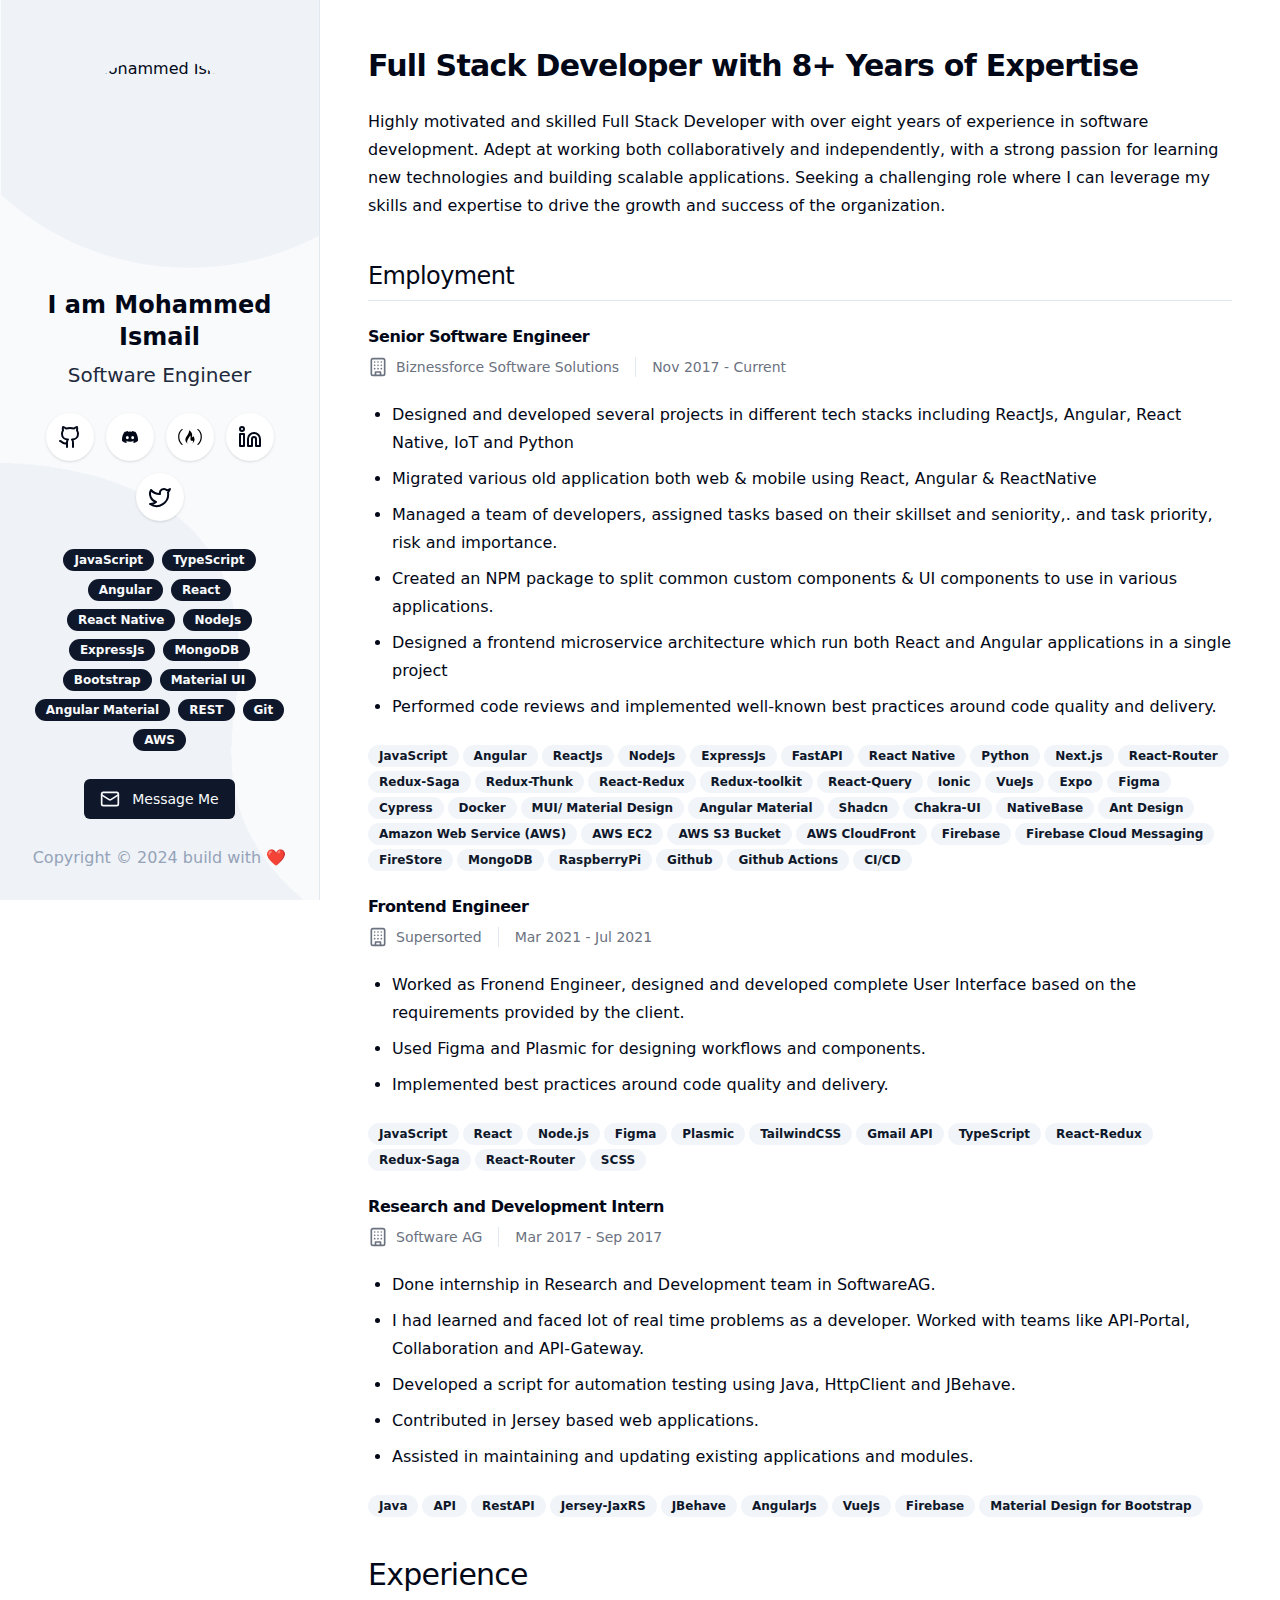
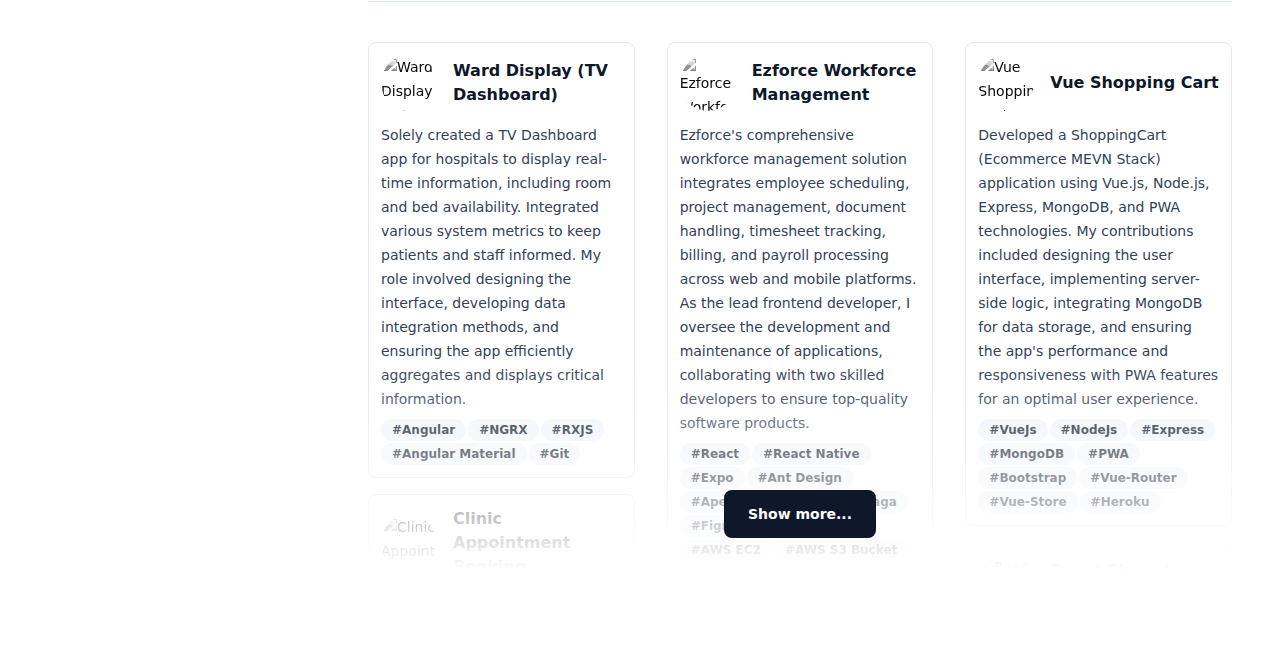
==== commit f37c8015: "Migrated portfolio" ====
--- a/index.html
+++ b/index.html
@@ -1,81 +1,22 @@
 <!DOCTYPE html>
 <html lang="en">
   <head>
-    <!-- Global site tag (gtag.js) - Google Analytics -->
-    <script
-      async
-      src="https://www.googletagmanager.com/gtag/js?id=UA-114417643-1"
-    ></script>
-    <script>
-      window.dataLayer = window.dataLayer || [];
-
-      function gtag() {
-        dataLayer.push(arguments);
-      }
-      gtag("js", new Date());
-
-      gtag("config", "UA-114417643-1");
-    </script>
-
-    <meta charset="utf-8" />
-    <title>Mohammed Ismail-Portfolio</title>
-    <base href="/" />
-    <meta
-      name="viewport"
-      content="width=device-width, initial-scale=1, user-scalable=no"
-    />
-
-    <!-- Redirecting to custom domain  Comment it while development-->
-    <!-- <meta http-equiv="refresh" content="0; url=http://ikismail.com" />
-    <link rel="canonical" href="http://ikismail.com" /> -->
-    <!-- End Line -->
-
-    <script
-      src="https://kit.fontawesome.com/c024b90370.js"
-      crossorigin="anonymous"
-    ></script>
-    <link rel="icon" type="image/x-icon" href="favicon.ico" />
-    <link
-      rel="stylesheet"
-      href="https://cdn.rawgit.com/IonicaBizau/github-calendar/gh-pages/dist/github-calendar.css"
-    />
-    <script src="https://cdn.rawgit.com/IonicaBizau/github-calendar/gh-pages/dist/github-calendar.min.js"></script>
-  <link rel="stylesheet" href="styles.7129efcbb53fe190d467.css"></head>
-
-  <body class="is-preload">
-    <div id="loader-wrapper" display="none">
-      <div id="loader"></div>
-    </div>
-    <app-root></app-root>
-
-    <!-- note that the form below is hidden, but necessary for auto-form handling with Netlify -->
-    <form
-      name="contact"
-      subject="A Message From Personal Website"
-      netlify
-      netlify-honeypot="bot-field"
-      hidden
-    >
-      <input type="text" name="name" />
-      <input type="email" name="email" />
-      <textarea name="message"></textarea>
-    </form>
-
-    <!-- Scripts -->
-    <script src="./assets/js/jquery.min.js"></script>
-    <script src="./assets/js/browser.min.js"></script>
-    <script src="./assets/js/breakpoints.min.js"></script>
-    <script src="./assets/js/util.js"></script>
-    <script src="./assets/js/main.js"></script>
+    <meta charset="UTF-8" />
+    <link rel="icon" type="image/svg+xml" href="/vite.svg" />
+    <meta name="viewport" content="width=device-width, initial-scale=1.0" />
+    <title>Mohammed-Ismail Portfolio</title>
+    <!-- <link rel="stylesheet" href="/src/assets/font-awesome.min.css" /> -->
+    <script type="module" crossorigin src="/assets/index-BpnYl6ae.js"></script>
+    <link rel="stylesheet" crossorigin href="/assets/index-DFsEMja_.css">
+  </head>
+  <body>
+    <div id="root"></div>
+    <!-- <script
+      nomodule
+      src="
+https://cdn.jsdelivr.net/npm/simple-icons@13.1.0/index.min.js
+"
+    ></script> -->
     <script src="https://cdn.jsdelivr.net/particles.js/2.0.0/particles.min.js"></script>
-    <!-- <script>
-      particlesJS.load(
-        "particles-js",
-        "./assets/js/particlejs.json",
-        function () {
-          console.log("callback - particle.js configloaded ");
-        }
-      );
-    </script> -->
-  <script src="runtime-es2015.98c6ab1296b50143e45d.js" type="module"></script><script src="runtime-es5.98c6ab1296b50143e45d.js" nomodule defer></script><script src="polyfills-es5.cd31f624d4136c8e4ecb.js" nomodule defer></script><script src="polyfills-es2015.ed71c9eabc48e97807bc.js" type="module"></script><script src="main-es2015.d67c998c821a4a6f3d34.js" type="module"></script><script src="main-es5.d67c998c821a4a6f3d34.js" nomodule defer></script></body>
+  </body>
 </html>
--- a/assets/index-DFsEMja_.css
+++ b/assets/index-DFsEMja_.css
@@ -0,0 +1 @@
+*,:before,:after{box-sizing:border-box;border-width:0;border-style:solid;border-color:#e5e7eb}:before,:after{--tw-content: ""}html,:host{line-height:1.5;-webkit-text-size-adjust:100%;-moz-tab-size:4;-o-tab-size:4;tab-size:4;font-family:ui-sans-serif,system-ui,sans-serif,"Apple Color Emoji","Segoe UI Emoji",Segoe UI Symbol,"Noto Color Emoji";font-feature-settings:normal;font-variation-settings:normal;-webkit-tap-highlight-color:transparent}body{margin:0;line-height:inherit}hr{height:0;color:inherit;border-top-width:1px}abbr:where([title]){-webkit-text-decoration:underline dotted;text-decoration:underline dotted}h1,h2,h3,h4,h5,h6{font-size:inherit;font-weight:inherit}a{color:inherit;text-decoration:inherit}b,strong{font-weight:bolder}code,kbd,samp,pre{font-family:ui-monospace,SFMono-Regular,Menlo,Monaco,Consolas,Liberation Mono,Courier New,monospace;font-feature-settings:normal;font-variation-settings:normal;font-size:1em}small{font-size:80%}sub,sup{font-size:75%;line-height:0;position:relative;vertical-align:baseline}sub{bottom:-.25em}sup{top:-.5em}table{text-indent:0;border-color:inherit;border-collapse:collapse}button,input,optgroup,select,textarea{font-family:inherit;font-feature-settings:inherit;font-variation-settings:inherit;font-size:100%;font-weight:inherit;line-height:inherit;letter-spacing:inherit;color:inherit;margin:0;padding:0}button,select{text-transform:none}button,input:where([type=button]),input:where([type=reset]),input:where([type=submit]){-webkit-appearance:button;background-color:transparent;background-image:none}:-moz-focusring{outline:auto}:-moz-ui-invalid{box-shadow:none}progress{vertical-align:baseline}::-webkit-inner-spin-button,::-webkit-outer-spin-button{height:auto}[type=search]{-webkit-appearance:textfield;outline-offset:-2px}::-webkit-search-decoration{-webkit-appearance:none}::-webkit-file-upload-button{-webkit-appearance:button;font:inherit}summary{display:list-item}blockquote,dl,dd,h1,h2,h3,h4,h5,h6,hr,figure,p,pre{margin:0}fieldset{margin:0;padding:0}legend{padding:0}ol,ul,menu{list-style:none;margin:0;padding:0}dialog{padding:0}textarea{resize:vertical}input::-moz-placeholder,textarea::-moz-placeholder{opacity:1;color:#9ca3af}input::placeholder,textarea::placeholder{opacity:1;color:#9ca3af}button,[role=button]{cursor:pointer}:disabled{cursor:default}img,svg,video,canvas,audio,iframe,embed,object{display:block;vertical-align:middle}img,video{max-width:100%;height:auto}[hidden]{display:none}:root{--background: 0 0% 100%;--foreground: 222.2 84% 4.9%;--card: 0 0% 100%;--card-foreground: 222.2 84% 4.9%;--popover: 0 0% 100%;--popover-foreground: 222.2 84% 4.9%;--primary: 222.2 47.4% 11.2%;--primary-foreground: 210 40% 98%;--secondary: 210 40% 96.1%;--secondary-foreground: 222.2 47.4% 11.2%;--muted: 210 40% 96.1%;--muted-foreground: 215.4 16.3% 46.9%;--accent: 210 40% 96.1%;--accent-foreground: 222.2 47.4% 11.2%;--destructive: 0 84.2% 60.2%;--destructive-foreground: 210 40% 98%;--border: 214.3 31.8% 91.4%;--input: 214.3 31.8% 91.4%;--ring: 222.2 84% 4.9%;--radius: .5rem;--chart-1: 12 76% 61%;--chart-2: 173 58% 39%;--chart-3: 197 37% 24%;--chart-4: 43 74% 66%;--chart-5: 27 87% 67%}*{border-color:hsl(var(--border))}body{background-color:hsl(var(--background));color:hsl(var(--foreground))}*,:before,:after{--tw-border-spacing-x: 0;--tw-border-spacing-y: 0;--tw-translate-x: 0;--tw-translate-y: 0;--tw-rotate: 0;--tw-skew-x: 0;--tw-skew-y: 0;--tw-scale-x: 1;--tw-scale-y: 1;--tw-pan-x: ;--tw-pan-y: ;--tw-pinch-zoom: ;--tw-scroll-snap-strictness: proximity;--tw-gradient-from-position: ;--tw-gradient-via-position: ;--tw-gradient-to-position: ;--tw-ordinal: ;--tw-slashed-zero: ;--tw-numeric-figure: ;--tw-numeric-spacing: ;--tw-numeric-fraction: ;--tw-ring-inset: ;--tw-ring-offset-width: 0px;--tw-ring-offset-color: #fff;--tw-ring-color: rgb(59 130 246 / .5);--tw-ring-offset-shadow: 0 0 #0000;--tw-ring-shadow: 0 0 #0000;--tw-shadow: 0 0 #0000;--tw-shadow-colored: 0 0 #0000;--tw-blur: ;--tw-brightness: ;--tw-contrast: ;--tw-grayscale: ;--tw-hue-rotate: ;--tw-invert: ;--tw-saturate: ;--tw-sepia: ;--tw-drop-shadow: ;--tw-backdrop-blur: ;--tw-backdrop-brightness: ;--tw-backdrop-contrast: ;--tw-backdrop-grayscale: ;--tw-backdrop-hue-rotate: ;--tw-backdrop-invert: ;--tw-backdrop-opacity: ;--tw-backdrop-saturate: ;--tw-backdrop-sepia: ;--tw-contain-size: ;--tw-contain-layout: ;--tw-contain-paint: ;--tw-contain-style: }::backdrop{--tw-border-spacing-x: 0;--tw-border-spacing-y: 0;--tw-translate-x: 0;--tw-translate-y: 0;--tw-rotate: 0;--tw-skew-x: 0;--tw-skew-y: 0;--tw-scale-x: 1;--tw-scale-y: 1;--tw-pan-x: ;--tw-pan-y: ;--tw-pinch-zoom: ;--tw-scroll-snap-strictness: proximity;--tw-gradient-from-position: ;--tw-gradient-via-position: ;--tw-gradient-to-position: ;--tw-ordinal: ;--tw-slashed-zero: ;--tw-numeric-figure: ;--tw-numeric-spacing: ;--tw-numeric-fraction: ;--tw-ring-inset: ;--tw-ring-offset-width: 0px;--tw-ring-offset-color: #fff;--tw-ring-color: rgb(59 130 246 / .5);--tw-ring-offset-shadow: 0 0 #0000;--tw-ring-shadow: 0 0 #0000;--tw-shadow: 0 0 #0000;--tw-shadow-colored: 0 0 #0000;--tw-blur: ;--tw-brightness: ;--tw-contrast: ;--tw-grayscale: ;--tw-hue-rotate: ;--tw-invert: ;--tw-saturate: ;--tw-sepia: ;--tw-drop-shadow: ;--tw-backdrop-blur: ;--tw-backdrop-brightness: ;--tw-backdrop-contrast: ;--tw-backdrop-grayscale: ;--tw-backdrop-hue-rotate: ;--tw-backdrop-invert: ;--tw-backdrop-opacity: ;--tw-backdrop-saturate: ;--tw-backdrop-sepia: ;--tw-contain-size: ;--tw-contain-layout: ;--tw-contain-paint: ;--tw-contain-style: }.pointer-events-none{pointer-events:none}.pointer-events-auto{pointer-events:auto}.fixed{position:fixed}.absolute{position:absolute}.relative{position:relative}.inset-0{top:0;right:0;bottom:0;left:0}.inset-x-0{left:0;right:0}.bottom-0{bottom:0}.left-0{left:0}.left-2{left:.5rem}.right-5{right:1.25rem}.top-0{top:0}.top-5{top:1.25rem}.z-20{z-index:20}.z-50{z-index:50}.-mx-1{margin-left:-.25rem;margin-right:-.25rem}.mx-auto{margin-left:auto;margin-right:auto}.my-1{margin-top:.25rem;margin-bottom:.25rem}.my-10{margin-top:2.5rem;margin-bottom:2.5rem}.my-3{margin-top:.75rem;margin-bottom:.75rem}.my-5{margin-top:1.25rem;margin-bottom:1.25rem}.my-6{margin-top:1.5rem;margin-bottom:1.5rem}.mb-4{margin-bottom:1rem}.mb-5{margin-bottom:1.25rem}.ml-6{margin-left:1.5rem}.mr-2{margin-right:.5rem}.mt-2{margin-top:.5rem}.mt-24{margin-top:6rem}.mt-3{margin-top:.75rem}.mt-4{margin-top:1rem}.mt-5{margin-top:1.25rem}.mt-auto{margin-top:auto}.flex{display:flex}.inline-flex{display:inline-flex}.grid{display:grid}.hidden{display:none}.size-5{width:1.25rem;height:1.25rem}.h-10{height:2.5rem}.h-11{height:2.75rem}.h-12{height:3rem}.h-14{height:3.5rem}.h-2{height:.5rem}.h-3\.5{height:.875rem}.h-4{height:1rem}.h-48{height:12rem}.h-9{height:2.25rem}.h-\[1px\]{height:1px}.h-\[var\(--radix-select-trigger-height\)\]{height:var(--radix-select-trigger-height)}.h-auto{height:auto}.h-full{height:100%}.h-px{height:1px}.h-screen{height:100vh}.max-h-96{max-height:24rem}.max-h-\[33rem\]{max-height:33rem}.min-h-\[80px\]{min-height:80px}.w-10{width:2.5rem}.w-12{width:3rem}.w-14{width:3.5rem}.w-3\.5{width:.875rem}.w-4{width:1rem}.w-48{width:12rem}.w-\[100px\]{width:100px}.w-\[1px\]{width:1px}.w-full{width:100%}.min-w-\[8rem\]{min-width:8rem}.min-w-\[var\(--radix-select-trigger-width\)\]{min-width:var(--radix-select-trigger-width)}.flex-auto{flex:1 1 auto}.flex-none{flex:none}.shrink-0{flex-shrink:0}.cursor-default{cursor:default}.cursor-pointer{cursor:pointer}.select-none{-webkit-user-select:none;-moz-user-select:none;user-select:none}.scroll-m-20{scroll-margin:5rem}.list-disc{list-style-type:disc}.grid-cols-1{grid-template-columns:repeat(1,minmax(0,1fr))}.flex-col{flex-direction:column}.flex-col-reverse{flex-direction:column-reverse}.flex-wrap{flex-wrap:wrap}.items-center{align-items:center}.justify-center{justify-content:center}.justify-between{justify-content:space-between}.gap-0\.5{gap:.125rem}.gap-1{gap:.25rem}.gap-1\.5{gap:.375rem}.gap-2{gap:.5rem}.gap-3{gap:.75rem}.gap-4{gap:1rem}.gap-5{gap:1.25rem}.gap-6{gap:1.5rem}.gap-8{gap:2rem}.space-x-4>:not([hidden])~:not([hidden]){--tw-space-x-reverse: 0;margin-right:calc(1rem * var(--tw-space-x-reverse));margin-left:calc(1rem * calc(1 - var(--tw-space-x-reverse)))}.space-y-1\.5>:not([hidden])~:not([hidden]){--tw-space-y-reverse: 0;margin-top:calc(.375rem * calc(1 - var(--tw-space-y-reverse)));margin-bottom:calc(.375rem * var(--tw-space-y-reverse))}.space-y-2>:not([hidden])~:not([hidden]){--tw-space-y-reverse: 0;margin-top:calc(.5rem * calc(1 - var(--tw-space-y-reverse)));margin-bottom:calc(.5rem * var(--tw-space-y-reverse))}.space-y-4>:not([hidden])~:not([hidden]){--tw-space-y-reverse: 0;margin-top:calc(1rem * calc(1 - var(--tw-space-y-reverse)));margin-bottom:calc(1rem * var(--tw-space-y-reverse))}.overflow-hidden{overflow:hidden}.whitespace-nowrap{white-space:nowrap}.rounded-full{border-radius:9999px}.rounded-lg{border-radius:var(--radius)}.rounded-md{border-radius:calc(var(--radius) - 2px)}.rounded-sm{border-radius:calc(var(--radius) - 4px)}.rounded-t-\[10px\]{border-top-left-radius:10px;border-top-right-radius:10px}.border{border-width:1px}.border-b{border-bottom-width:1px}.border-r{border-right-width:1px}.border-input{border-color:hsl(var(--input))}.border-transparent{border-color:transparent}.bg-background{background-color:hsl(var(--background))}.bg-black\/80{background-color:#000c}.bg-border{background-color:hsl(var(--border))}.bg-card{background-color:hsl(var(--card))}.bg-destructive{background-color:hsl(var(--destructive))}.bg-muted{background-color:hsl(var(--muted))}.bg-popover{background-color:hsl(var(--popover))}.bg-primary{background-color:hsl(var(--primary))}.bg-secondary{background-color:hsl(var(--secondary))}.bg-slate-50{--tw-bg-opacity: 1;background-color:rgb(248 250 252 / var(--tw-bg-opacity))}.bg-slate-900{--tw-bg-opacity: 1;background-color:rgb(15 23 42 / var(--tw-bg-opacity))}.bg-white{--tw-bg-opacity: 1;background-color:rgb(255 255 255 / var(--tw-bg-opacity))}.bg-background-layer{background-image:url(/assets/Home%20Background-DMSeqqxc.png)}.bg-gradient-to-t{background-image:linear-gradient(to top,var(--tw-gradient-stops))}.from-white{--tw-gradient-from: #fff var(--tw-gradient-from-position);--tw-gradient-to: rgb(255 255 255 / 0) var(--tw-gradient-to-position);--tw-gradient-stops: var(--tw-gradient-from), var(--tw-gradient-to)}.object-cover{-o-object-fit:cover;object-fit:cover}.p-1{padding:.25rem}.p-12{padding:3rem}.p-3{padding:.75rem}.p-4{padding:1rem}.p-6{padding:1.5rem}.p-\[30px\]{padding:30px}.px-2\.5{padding-left:.625rem;padding-right:.625rem}.px-3{padding-left:.75rem;padding-right:.75rem}.px-4{padding-left:1rem;padding-right:1rem}.px-6{padding-left:1.5rem;padding-right:1.5rem}.px-8{padding-left:2rem;padding-right:2rem}.py-0\.5{padding-top:.125rem;padding-bottom:.125rem}.py-1{padding-top:.25rem;padding-bottom:.25rem}.py-1\.5{padding-top:.375rem;padding-bottom:.375rem}.py-2{padding-top:.5rem;padding-bottom:.5rem}.pb-2{padding-bottom:.5rem}.pb-8{padding-bottom:2rem}.pl-8{padding-left:2rem}.pr-2{padding-right:.5rem}.pt-0{padding-top:0}.pt-32{padding-top:8rem}.text-center{text-align:center}.text-2xl{font-size:1.5rem;line-height:2rem}.text-3xl{font-size:1.875rem;line-height:2.25rem}.text-base{font-size:1rem;line-height:1.5rem}.text-lg{font-size:1.125rem;line-height:1.75rem}.text-sm{font-size:.875rem;line-height:1.25rem}.text-xl{font-size:1.25rem;line-height:1.75rem}.text-xs{font-size:.75rem;line-height:1rem}.font-extrabold{font-weight:800}.font-medium{font-weight:500}.font-semibold{font-weight:600}.leading-6{line-height:1.5rem}.leading-7{line-height:1.75rem}.leading-none{line-height:1}.tracking-tight{letter-spacing:-.025em}.text-card-foreground{color:hsl(var(--card-foreground))}.text-destructive{color:hsl(var(--destructive))}.text-destructive-foreground{color:hsl(var(--destructive-foreground))}.text-foreground{color:hsl(var(--foreground))}.text-gray-500{--tw-text-opacity: 1;color:rgb(107 114 128 / var(--tw-text-opacity))}.text-muted-foreground{color:hsl(var(--muted-foreground))}.text-popover-foreground{color:hsl(var(--popover-foreground))}.text-primary{color:hsl(var(--primary))}.text-primary-foreground{color:hsl(var(--primary-foreground))}.text-secondary-foreground{color:hsl(var(--secondary-foreground))}.text-slate-400{--tw-text-opacity: 1;color:rgb(148 163 184 / var(--tw-text-opacity))}.text-slate-700{--tw-text-opacity: 1;color:rgb(51 65 85 / var(--tw-text-opacity))}.text-slate-800{--tw-text-opacity: 1;color:rgb(30 41 59 / var(--tw-text-opacity))}.text-slate-900{--tw-text-opacity: 1;color:rgb(15 23 42 / var(--tw-text-opacity))}.text-white{--tw-text-opacity: 1;color:rgb(255 255 255 / var(--tw-text-opacity))}.underline-offset-4{text-underline-offset:4px}.opacity-50{opacity:.5}.shadow{--tw-shadow: 0 1px 3px 0 rgb(0 0 0 / .1), 0 1px 2px -1px rgb(0 0 0 / .1);--tw-shadow-colored: 0 1px 3px 0 var(--tw-shadow-color), 0 1px 2px -1px var(--tw-shadow-color);box-shadow:var(--tw-ring-offset-shadow, 0 0 #0000),var(--tw-ring-shadow, 0 0 #0000),var(--tw-shadow)}.shadow-md{--tw-shadow: 0 4px 6px -1px rgb(0 0 0 / .1), 0 2px 4px -2px rgb(0 0 0 / .1);--tw-shadow-colored: 0 4px 6px -1px var(--tw-shadow-color), 0 2px 4px -2px var(--tw-shadow-color);box-shadow:var(--tw-ring-offset-shadow, 0 0 #0000),var(--tw-ring-shadow, 0 0 #0000),var(--tw-shadow)}.shadow-sm{--tw-shadow: 0 1px 2px 0 rgb(0 0 0 / .05);--tw-shadow-colored: 0 1px 2px 0 var(--tw-shadow-color);box-shadow:var(--tw-ring-offset-shadow, 0 0 #0000),var(--tw-ring-shadow, 0 0 #0000),var(--tw-shadow)}.outline-none{outline:2px solid transparent;outline-offset:2px}.outline{outline-style:solid}.ring-offset-background{--tw-ring-offset-color: hsl(var(--background))}.grayscale{--tw-grayscale: grayscale(100%);filter:var(--tw-blur) var(--tw-brightness) var(--tw-contrast) var(--tw-grayscale) var(--tw-hue-rotate) var(--tw-invert) var(--tw-saturate) var(--tw-sepia) var(--tw-drop-shadow)}.transition-colors{transition-property:color,background-color,border-color,text-decoration-color,fill,stroke;transition-timing-function:cubic-bezier(.4,0,.2,1);transition-duration:.15s}@keyframes enter{0%{opacity:var(--tw-enter-opacity, 1);transform:translate3d(var(--tw-enter-translate-x, 0),var(--tw-enter-translate-y, 0),0) scale3d(var(--tw-enter-scale, 1),var(--tw-enter-scale, 1),var(--tw-enter-scale, 1)) rotate(var(--tw-enter-rotate, 0))}}@keyframes exit{to{opacity:var(--tw-exit-opacity, 1);transform:translate3d(var(--tw-exit-translate-x, 0),var(--tw-exit-translate-y, 0),0) scale3d(var(--tw-exit-scale, 1),var(--tw-exit-scale, 1),var(--tw-exit-scale, 1)) rotate(var(--tw-exit-rotate, 0))}}.animate-in{animation-name:enter;animation-duration:.15s;--tw-enter-opacity: initial;--tw-enter-scale: initial;--tw-enter-rotate: initial;--tw-enter-translate-x: initial;--tw-enter-translate-y: initial}.fade-in-0{--tw-enter-opacity: 0}.zoom-in-95{--tw-enter-scale: .95}.file\:border-0::file-selector-button{border-width:0px}.file\:bg-transparent::file-selector-button{background-color:transparent}.file\:text-sm::file-selector-button{font-size:.875rem;line-height:1.25rem}.file\:font-medium::file-selector-button{font-weight:500}.placeholder\:text-muted-foreground::-moz-placeholder{color:hsl(var(--muted-foreground))}.placeholder\:text-muted-foreground::placeholder{color:hsl(var(--muted-foreground))}.first\:mt-0:first-child{margin-top:0}.hover\:bg-accent:hover{background-color:hsl(var(--accent))}.hover\:bg-destructive\/80:hover{background-color:hsl(var(--destructive) / .8)}.hover\:bg-destructive\/90:hover{background-color:hsl(var(--destructive) / .9)}.hover\:bg-primary\/80:hover{background-color:hsl(var(--primary) / .8)}.hover\:bg-primary\/90:hover{background-color:hsl(var(--primary) / .9)}.hover\:bg-secondary\/80:hover{background-color:hsl(var(--secondary) / .8)}.hover\:bg-slate-200:hover{--tw-bg-opacity: 1;background-color:rgb(226 232 240 / var(--tw-bg-opacity))}.hover\:bg-slate-700:hover{--tw-bg-opacity: 1;background-color:rgb(51 65 85 / var(--tw-bg-opacity))}.hover\:text-accent-foreground:hover{color:hsl(var(--accent-foreground))}.hover\:underline:hover{text-decoration-line:underline}.focus\:bg-accent:focus{background-color:hsl(var(--accent))}.focus\:text-accent-foreground:focus{color:hsl(var(--accent-foreground))}.focus\:outline-none:focus{outline:2px solid transparent;outline-offset:2px}.focus\:ring-2:focus{--tw-ring-offset-shadow: var(--tw-ring-inset) 0 0 0 var(--tw-ring-offset-width) var(--tw-ring-offset-color);--tw-ring-shadow: var(--tw-ring-inset) 0 0 0 calc(2px + var(--tw-ring-offset-width)) var(--tw-ring-color);box-shadow:var(--tw-ring-offset-shadow),var(--tw-ring-shadow),var(--tw-shadow, 0 0 #0000)}.focus\:ring-ring:focus{--tw-ring-color: hsl(var(--ring))}.focus\:ring-slate-400:focus{--tw-ring-opacity: 1;--tw-ring-color: rgb(148 163 184 / var(--tw-ring-opacity))}.focus\:ring-offset-2:focus{--tw-ring-offset-width: 2px}.focus-visible\:outline-none:focus-visible{outline:2px solid transparent;outline-offset:2px}.focus-visible\:ring-2:focus-visible{--tw-ring-offset-shadow: var(--tw-ring-inset) 0 0 0 var(--tw-ring-offset-width) var(--tw-ring-offset-color);--tw-ring-shadow: var(--tw-ring-inset) 0 0 0 calc(2px + var(--tw-ring-offset-width)) var(--tw-ring-color);box-shadow:var(--tw-ring-offset-shadow),var(--tw-ring-shadow),var(--tw-shadow, 0 0 #0000)}.focus-visible\:ring-ring:focus-visible{--tw-ring-color: hsl(var(--ring))}.focus-visible\:ring-offset-2:focus-visible{--tw-ring-offset-width: 2px}.disabled\:pointer-events-none:disabled{pointer-events:none}.disabled\:cursor-not-allowed:disabled{cursor:not-allowed}.disabled\:opacity-50:disabled{opacity:.5}.group:hover .group-hover\:grayscale-0{--tw-grayscale: grayscale(0);filter:var(--tw-blur) var(--tw-brightness) var(--tw-contrast) var(--tw-grayscale) var(--tw-hue-rotate) var(--tw-invert) var(--tw-saturate) var(--tw-sepia) var(--tw-drop-shadow)}.peer:disabled~.peer-disabled\:cursor-not-allowed{cursor:not-allowed}.peer:disabled~.peer-disabled\:opacity-70{opacity:.7}.data-\[disabled\]\:pointer-events-none[data-disabled]{pointer-events:none}.data-\[side\=bottom\]\:translate-y-1[data-side=bottom]{--tw-translate-y: .25rem;transform:translate(var(--tw-translate-x),var(--tw-translate-y)) rotate(var(--tw-rotate)) skew(var(--tw-skew-x)) skewY(var(--tw-skew-y)) scaleX(var(--tw-scale-x)) scaleY(var(--tw-scale-y))}.data-\[side\=left\]\:-translate-x-1[data-side=left]{--tw-translate-x: -.25rem;transform:translate(var(--tw-translate-x),var(--tw-translate-y)) rotate(var(--tw-rotate)) skew(var(--tw-skew-x)) skewY(var(--tw-skew-y)) scaleX(var(--tw-scale-x)) scaleY(var(--tw-scale-y))}.data-\[side\=right\]\:translate-x-1[data-side=right]{--tw-translate-x: .25rem;transform:translate(var(--tw-translate-x),var(--tw-translate-y)) rotate(var(--tw-rotate)) skew(var(--tw-skew-x)) skewY(var(--tw-skew-y)) scaleX(var(--tw-scale-x)) scaleY(var(--tw-scale-y))}.data-\[side\=top\]\:-translate-y-1[data-side=top]{--tw-translate-y: -.25rem;transform:translate(var(--tw-translate-x),var(--tw-translate-y)) rotate(var(--tw-rotate)) skew(var(--tw-skew-x)) skewY(var(--tw-skew-y)) scaleX(var(--tw-scale-x)) scaleY(var(--tw-scale-y))}.data-\[disabled\]\:opacity-50[data-disabled]{opacity:.5}.data-\[state\=open\]\:animate-in[data-state=open]{animation-name:enter;animation-duration:.15s;--tw-enter-opacity: initial;--tw-enter-scale: initial;--tw-enter-rotate: initial;--tw-enter-translate-x: initial;--tw-enter-translate-y: initial}.data-\[state\=closed\]\:animate-out[data-state=closed]{animation-name:exit;animation-duration:.15s;--tw-exit-opacity: initial;--tw-exit-scale: initial;--tw-exit-rotate: initial;--tw-exit-translate-x: initial;--tw-exit-translate-y: initial}.data-\[state\=closed\]\:fade-out-0[data-state=closed]{--tw-exit-opacity: 0}.data-\[state\=open\]\:fade-in-0[data-state=open]{--tw-enter-opacity: 0}.data-\[state\=closed\]\:zoom-out-95[data-state=closed]{--tw-exit-scale: .95}.data-\[state\=open\]\:zoom-in-95[data-state=open]{--tw-enter-scale: .95}.data-\[side\=bottom\]\:slide-in-from-top-2[data-side=bottom]{--tw-enter-translate-y: -.5rem}.data-\[side\=left\]\:slide-in-from-right-2[data-side=left]{--tw-enter-translate-x: .5rem}.data-\[side\=right\]\:slide-in-from-left-2[data-side=right]{--tw-enter-translate-x: -.5rem}.data-\[side\=top\]\:slide-in-from-bottom-2[data-side=top]{--tw-enter-translate-y: .5rem}.dark\:bg-slate-700:is(.dark *){--tw-bg-opacity: 1;background-color:rgb(51 65 85 / var(--tw-bg-opacity))}.dark\:bg-slate-800:is(.dark *){--tw-bg-opacity: 1;background-color:rgb(30 41 59 / var(--tw-bg-opacity))}.dark\:from-slate-900:is(.dark *){--tw-gradient-from: #0f172a var(--tw-gradient-from-position);--tw-gradient-to: rgb(15 23 42 / 0) var(--tw-gradient-to-position);--tw-gradient-stops: var(--tw-gradient-from), var(--tw-gradient-to)}.dark\:text-slate-300:is(.dark *){--tw-text-opacity: 1;color:rgb(203 213 225 / var(--tw-text-opacity))}.dark\:hover\:bg-slate-600:hover:is(.dark *){--tw-bg-opacity: 1;background-color:rgb(71 85 105 / var(--tw-bg-opacity))}@media (min-width: 640px){.sm\:grid-cols-2{grid-template-columns:repeat(2,minmax(0,1fr))}.sm\:text-left{text-align:left}}@media (min-width: 1024px){.lg\:block{display:block}.lg\:hidden{display:none}.lg\:h-5{height:1.25rem}.lg\:grid-cols-3{grid-template-columns:repeat(3,minmax(0,1fr))}.lg\:gap-8{gap:2rem}.lg\:pl-\[25vw\]{padding-left:25vw}.lg\:text-3xl{font-size:1.875rem;line-height:2.25rem}}.\[\&\:not\(\:first-child\)\]\:mt-6:not(:first-child){margin-top:1.5rem}.\[\&\>li\]\:mt-2>li{margin-top:.5rem}.\[\&\>span\]\:line-clamp-1>span{overflow:hidden;display:-webkit-box;-webkit-box-orient:vertical;-webkit-line-clamp:1}
